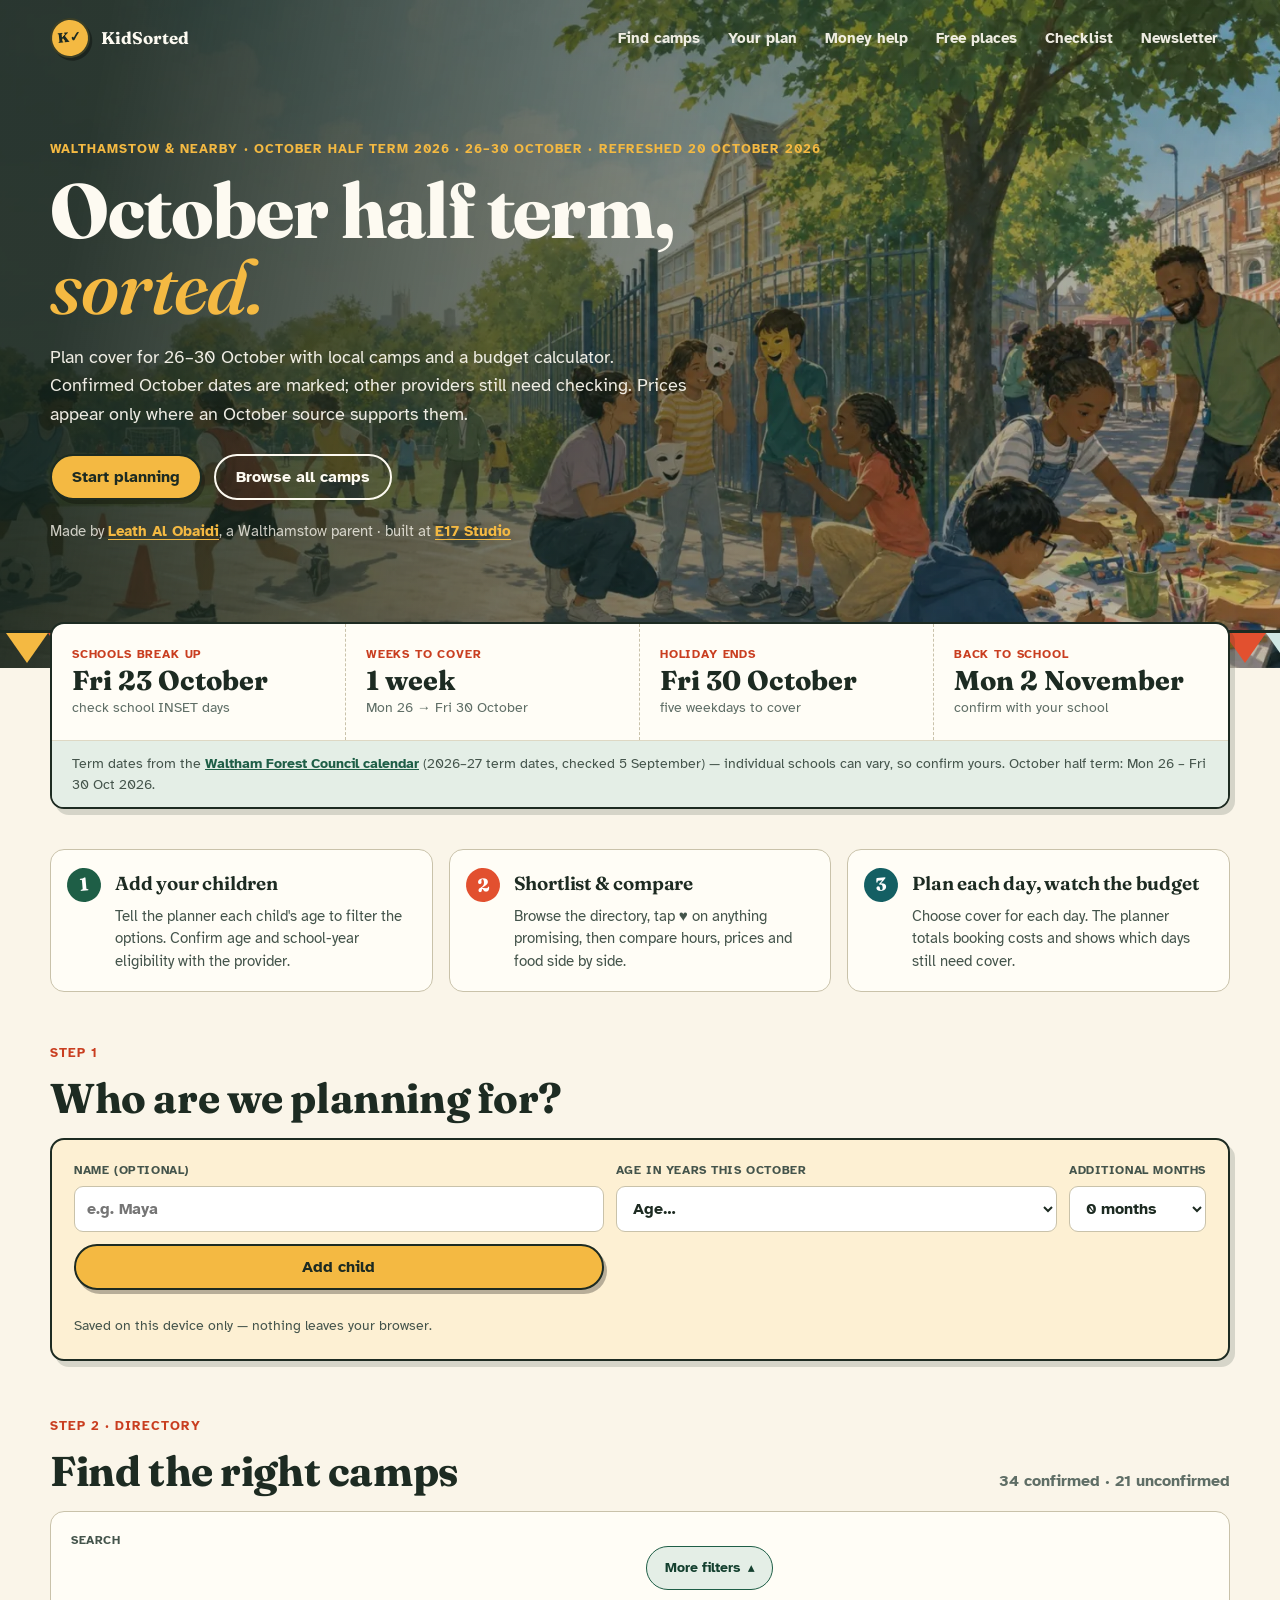
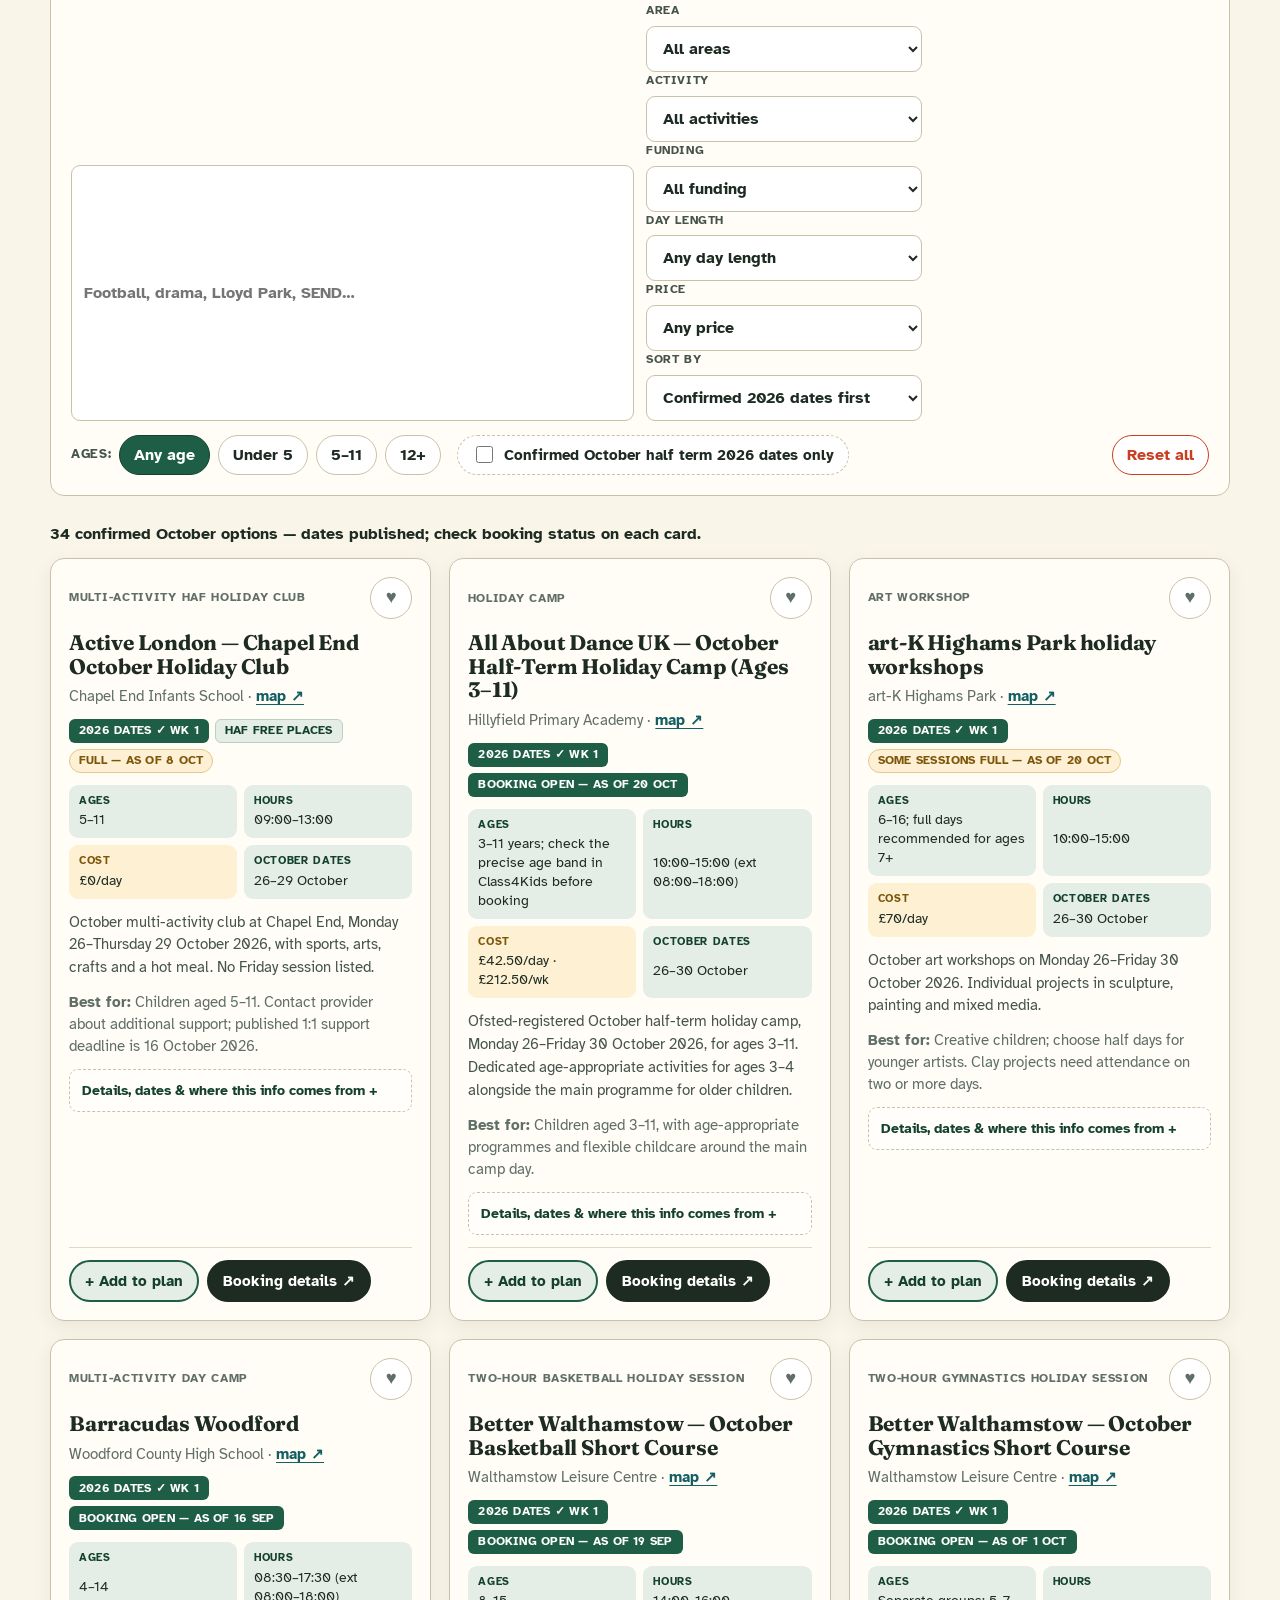
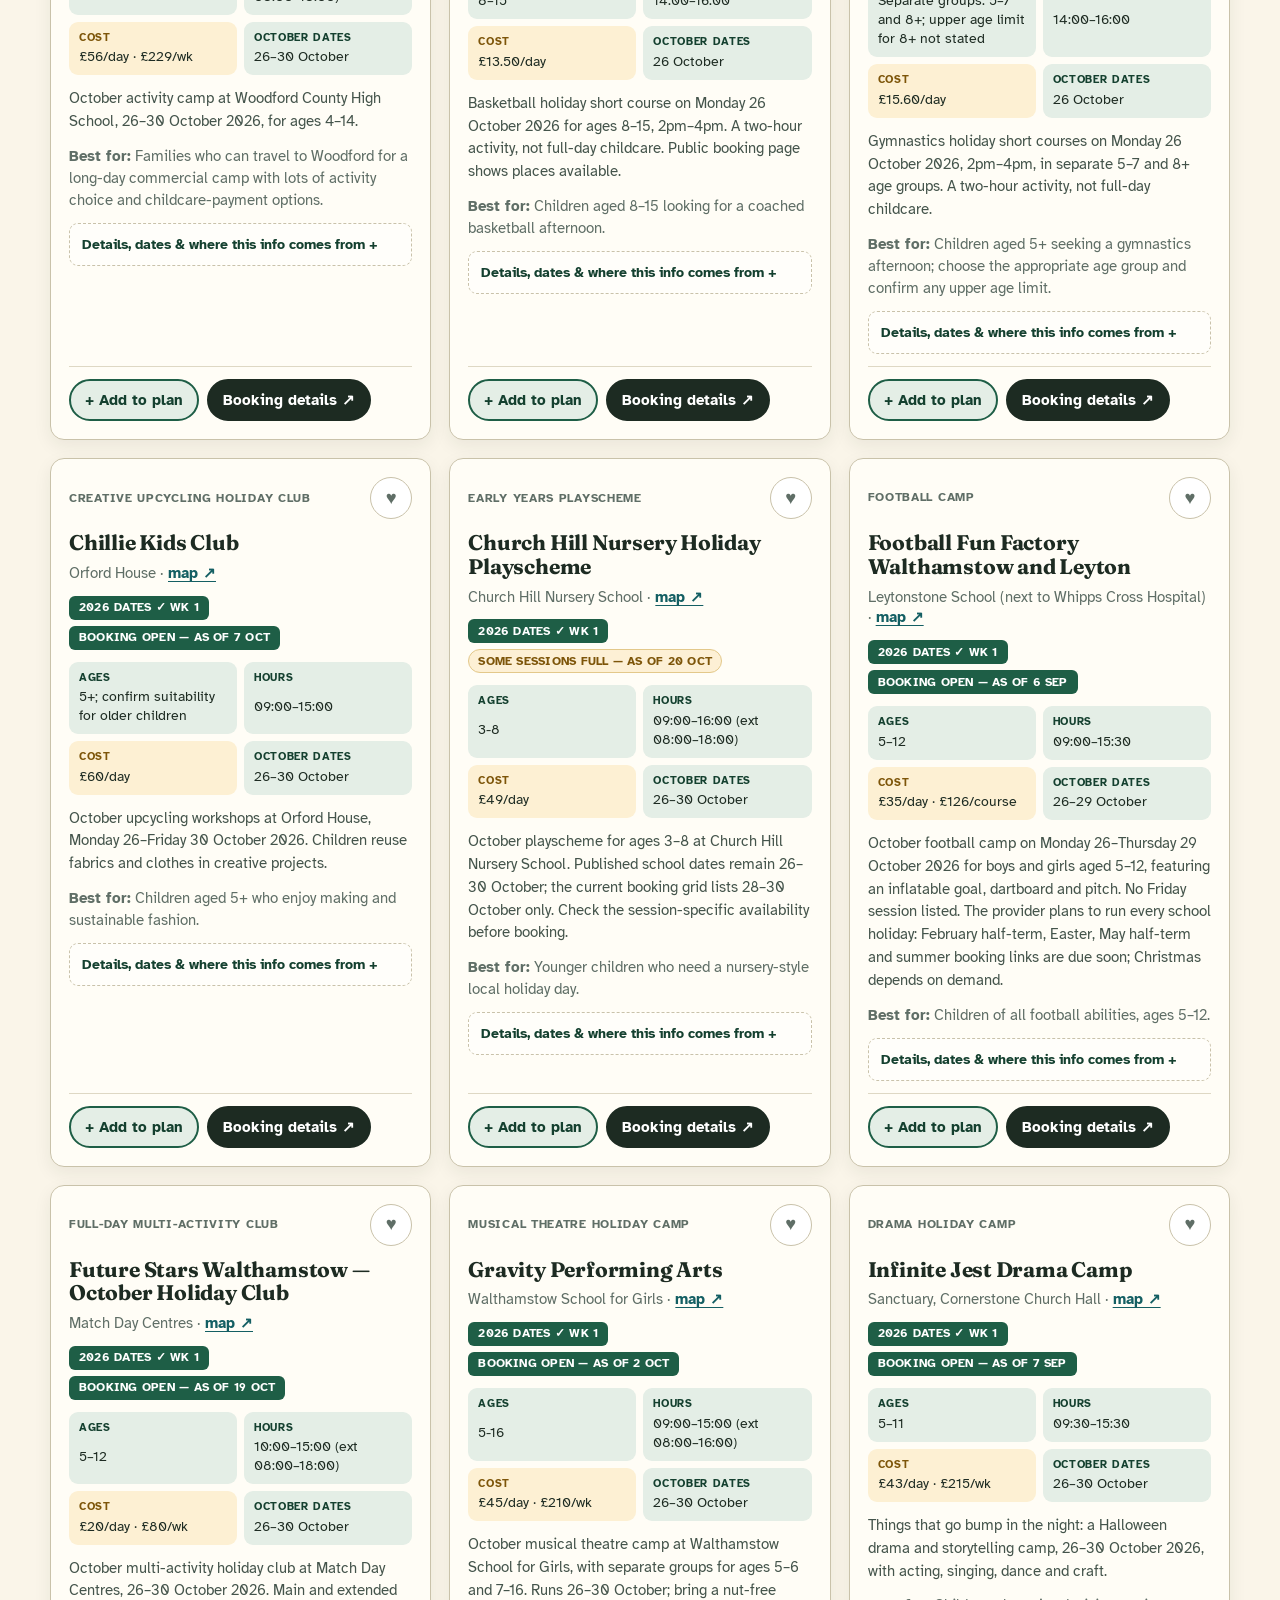
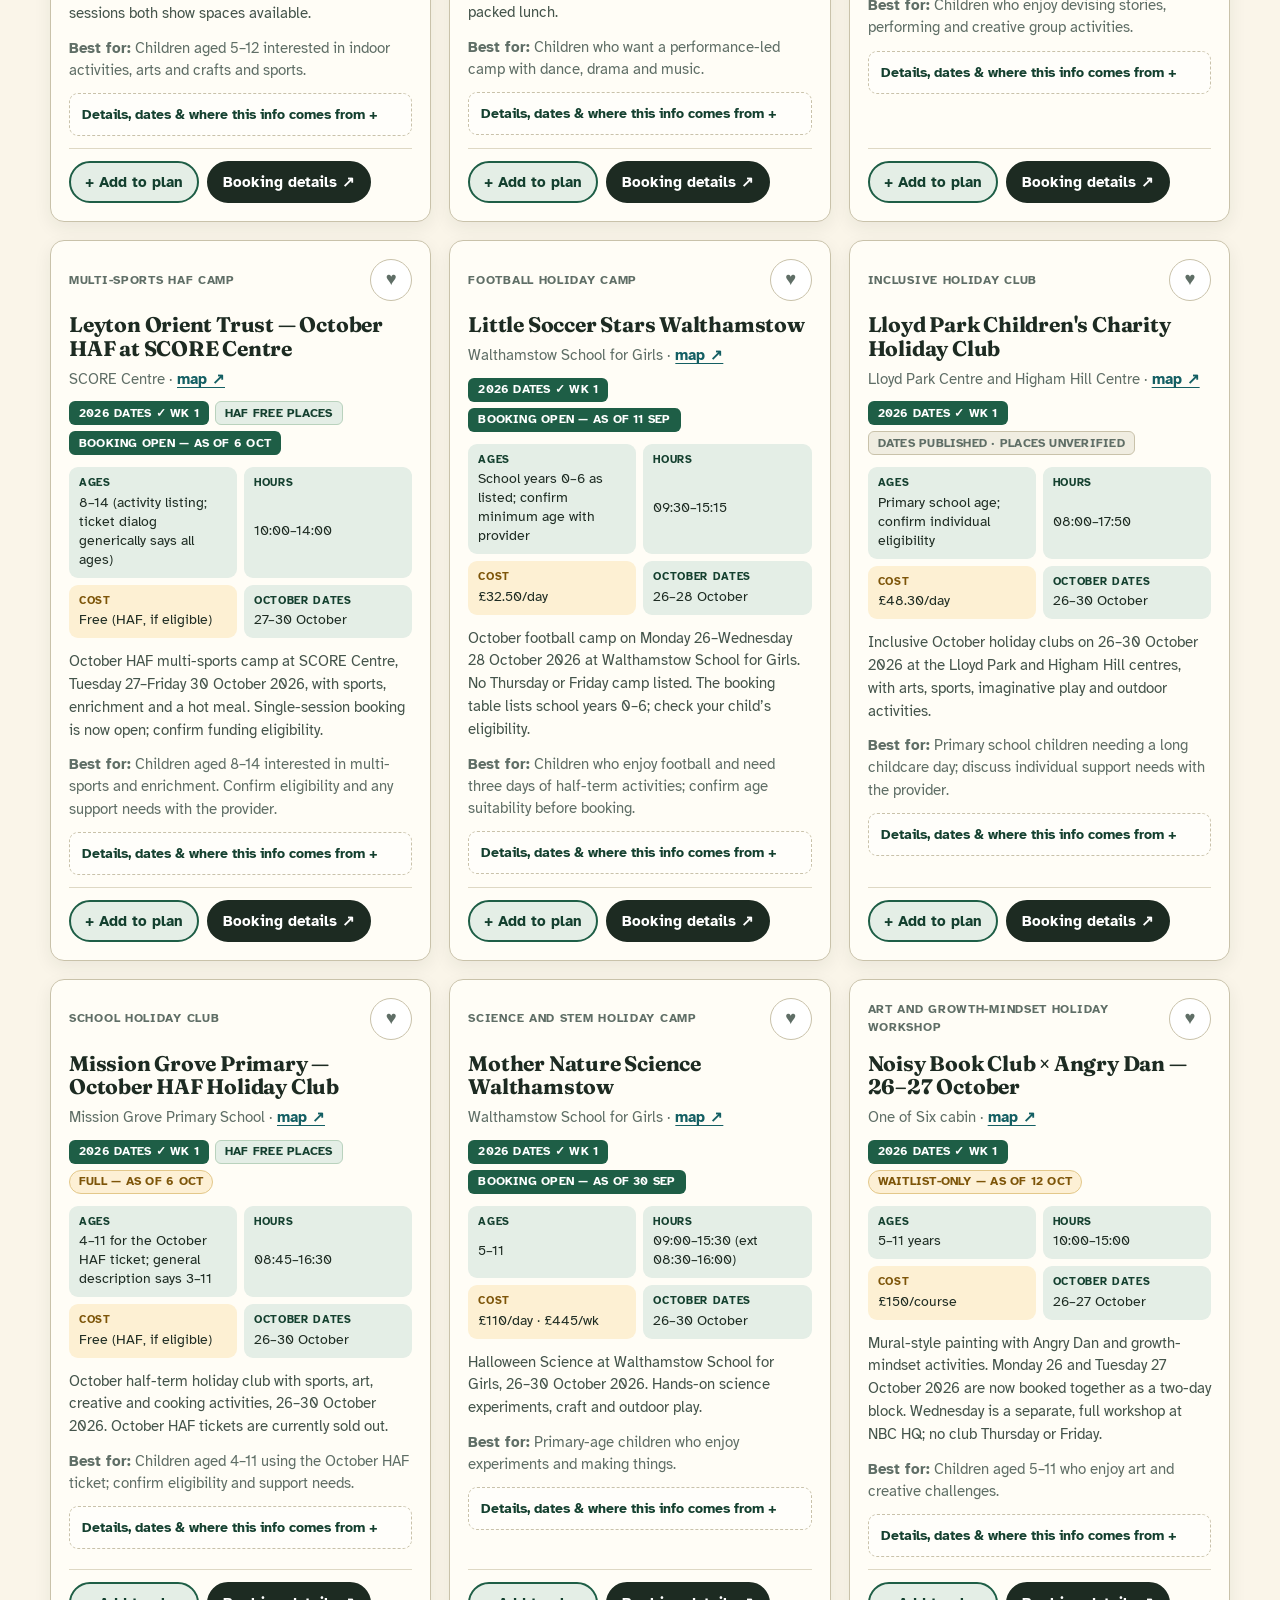
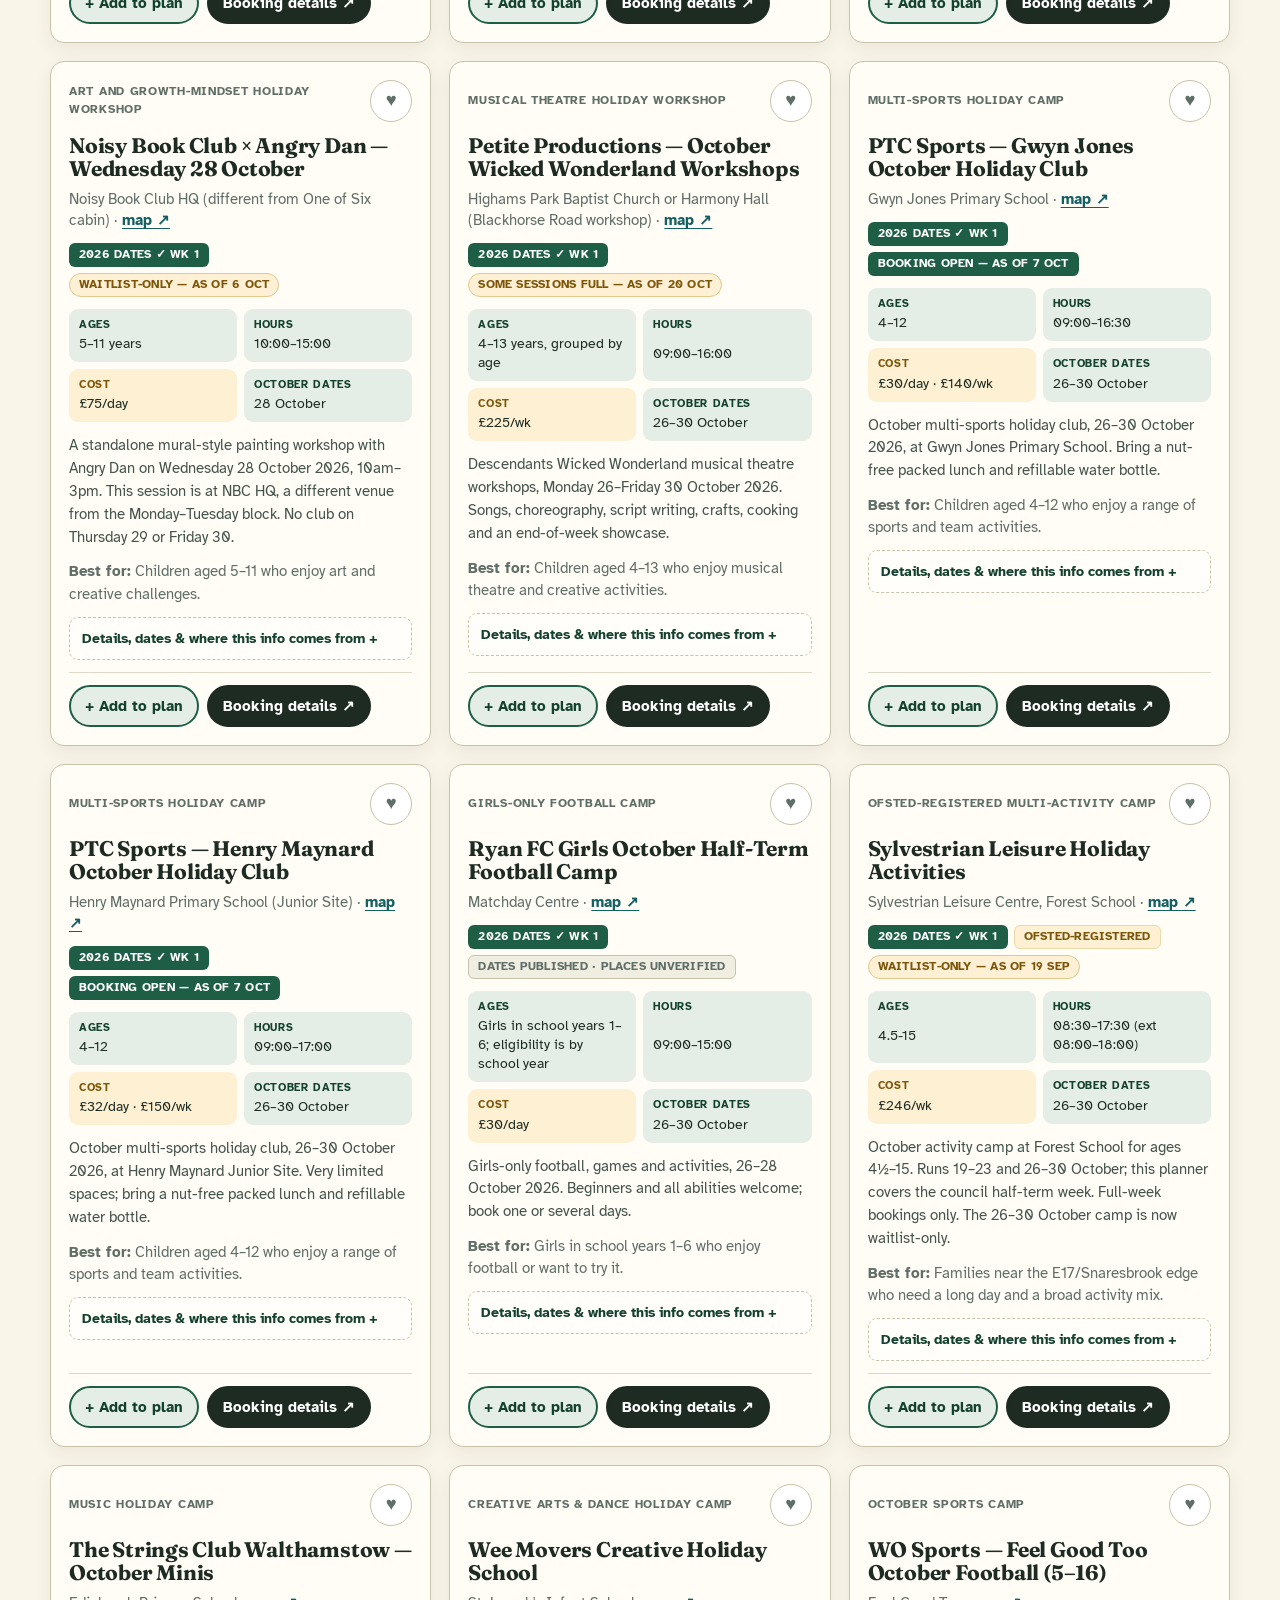
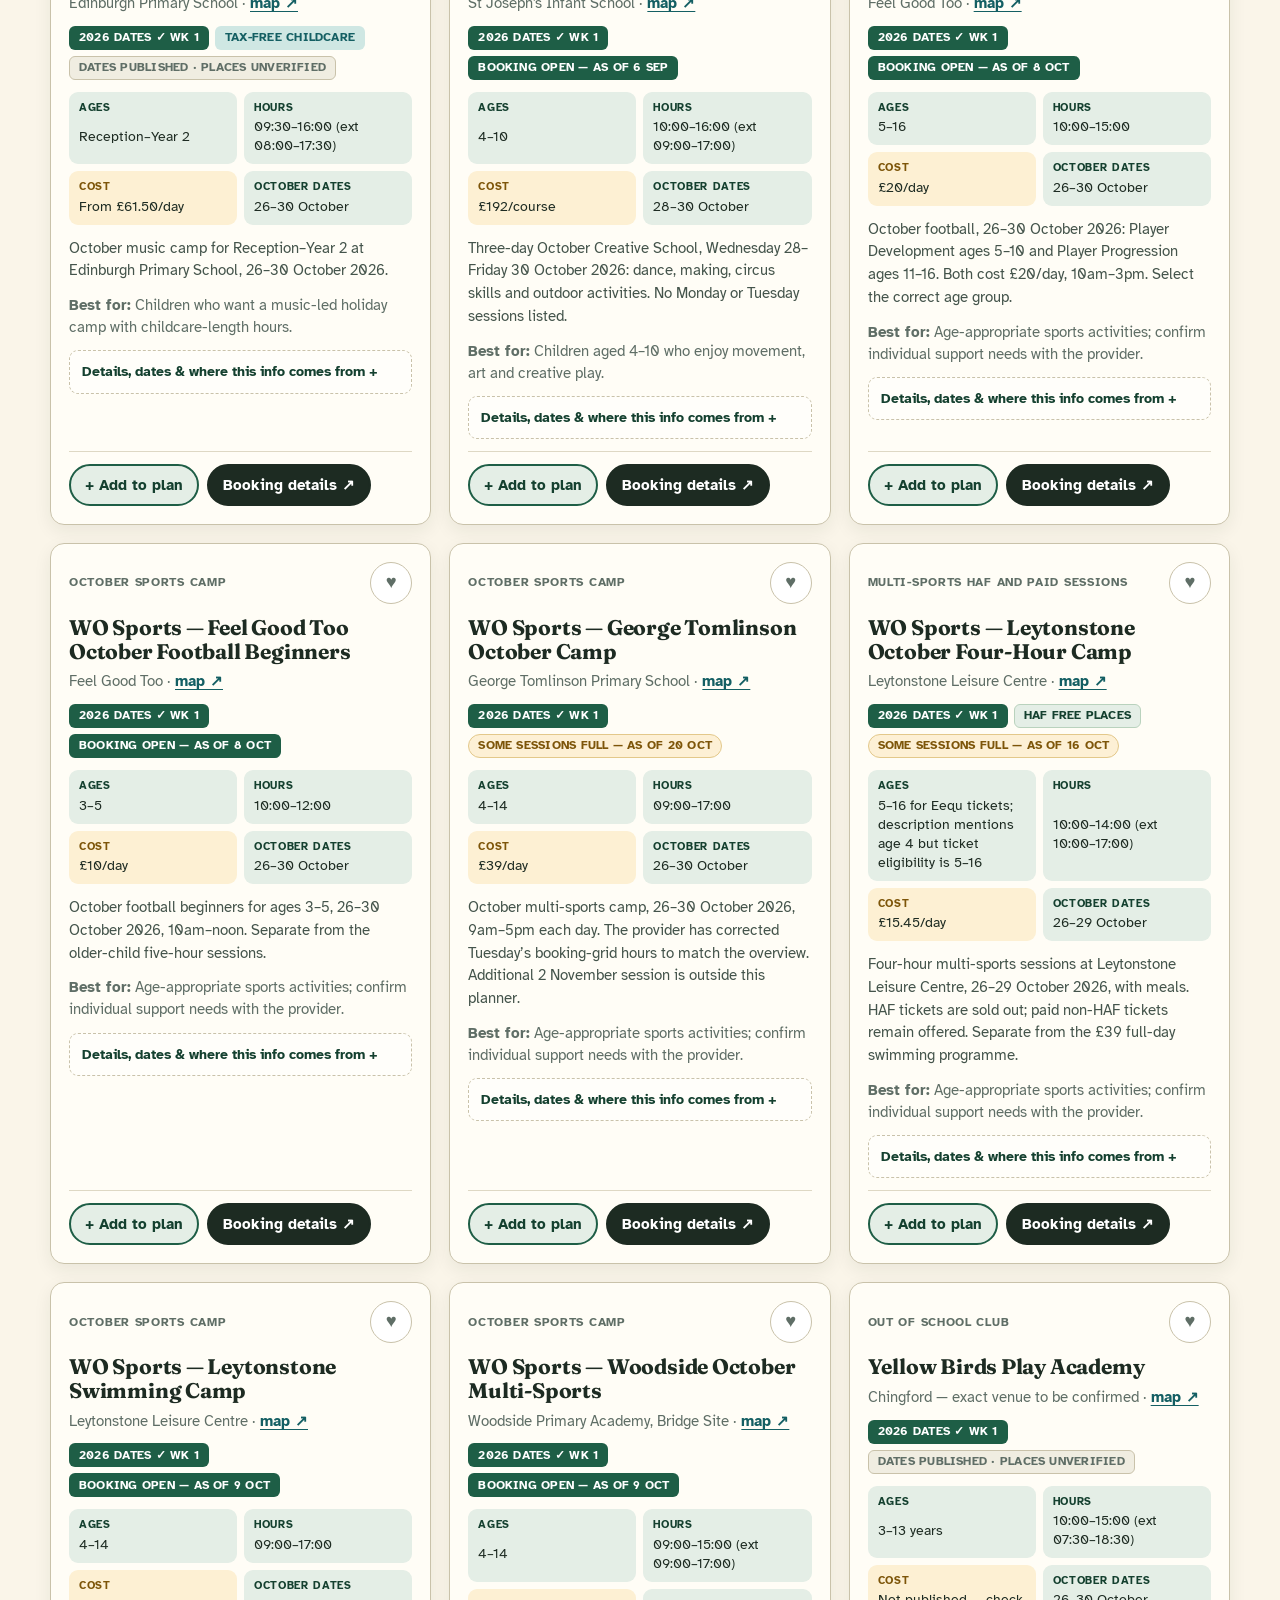
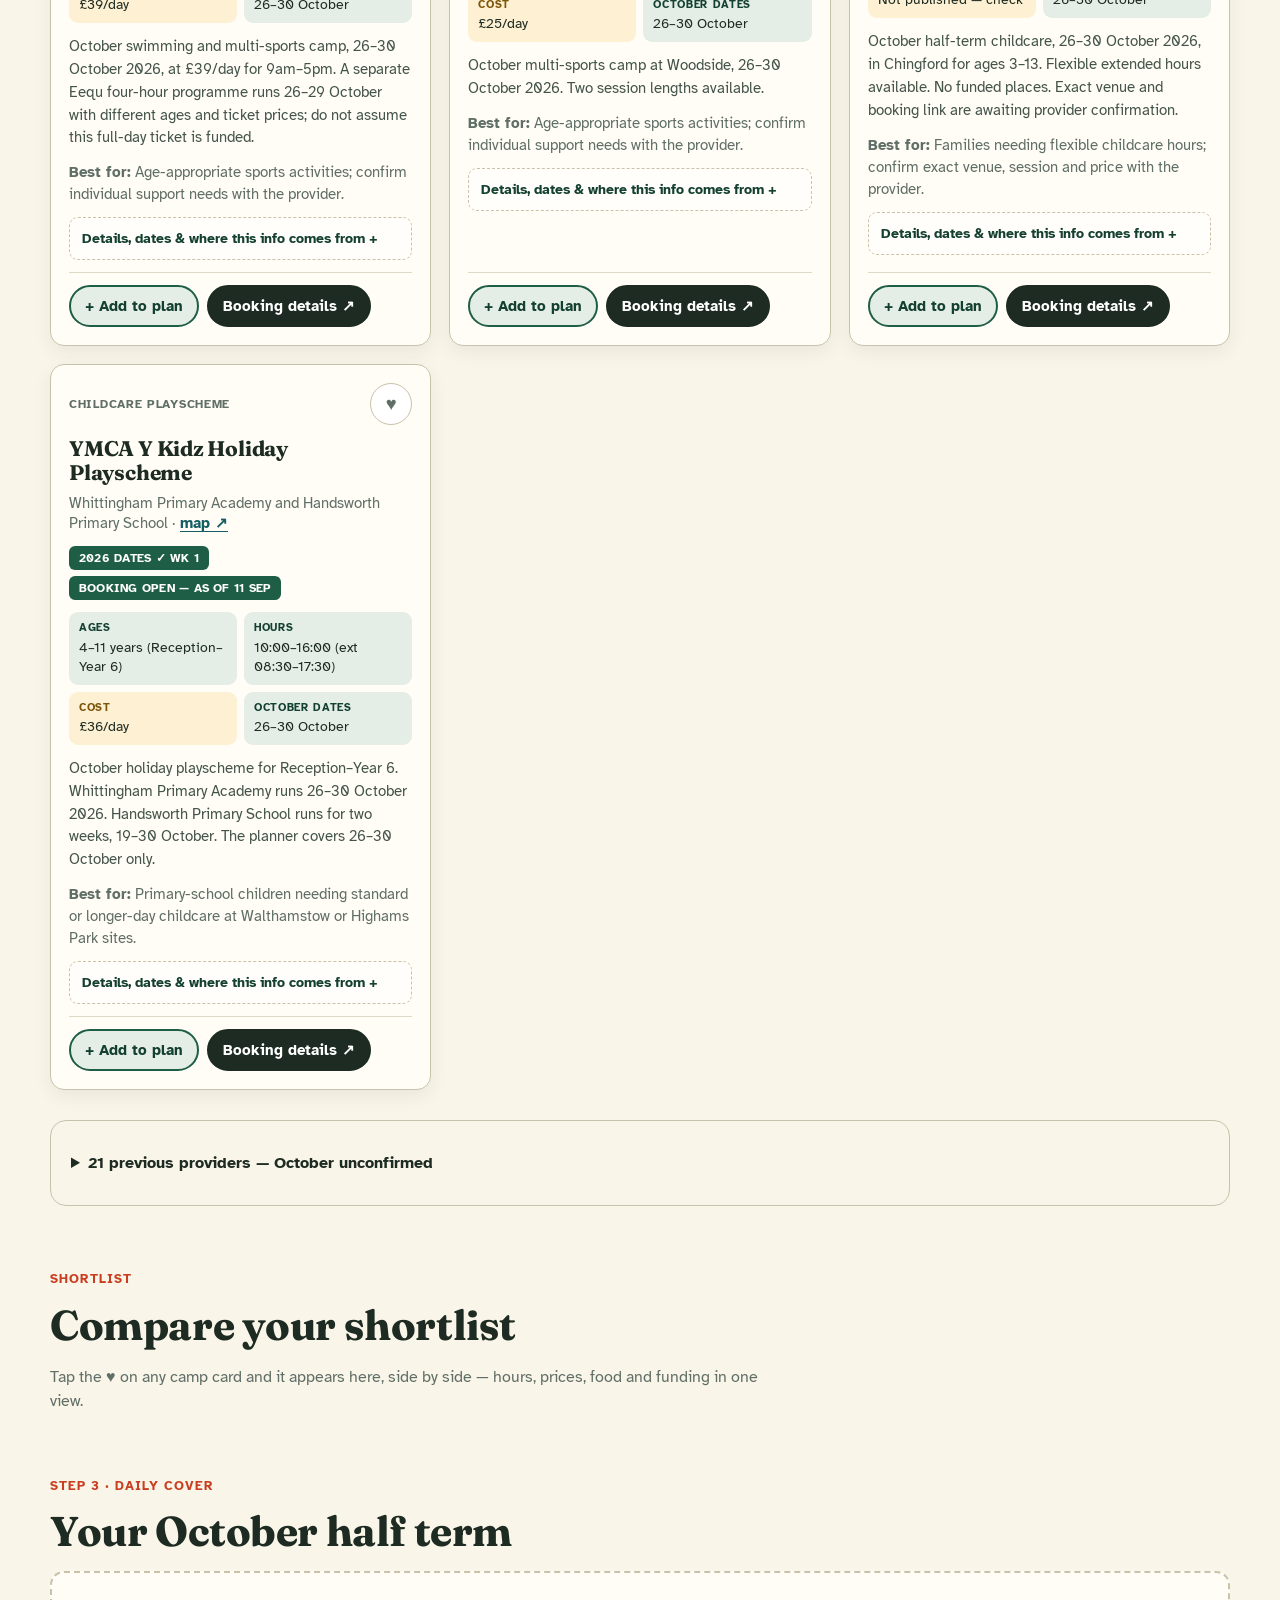
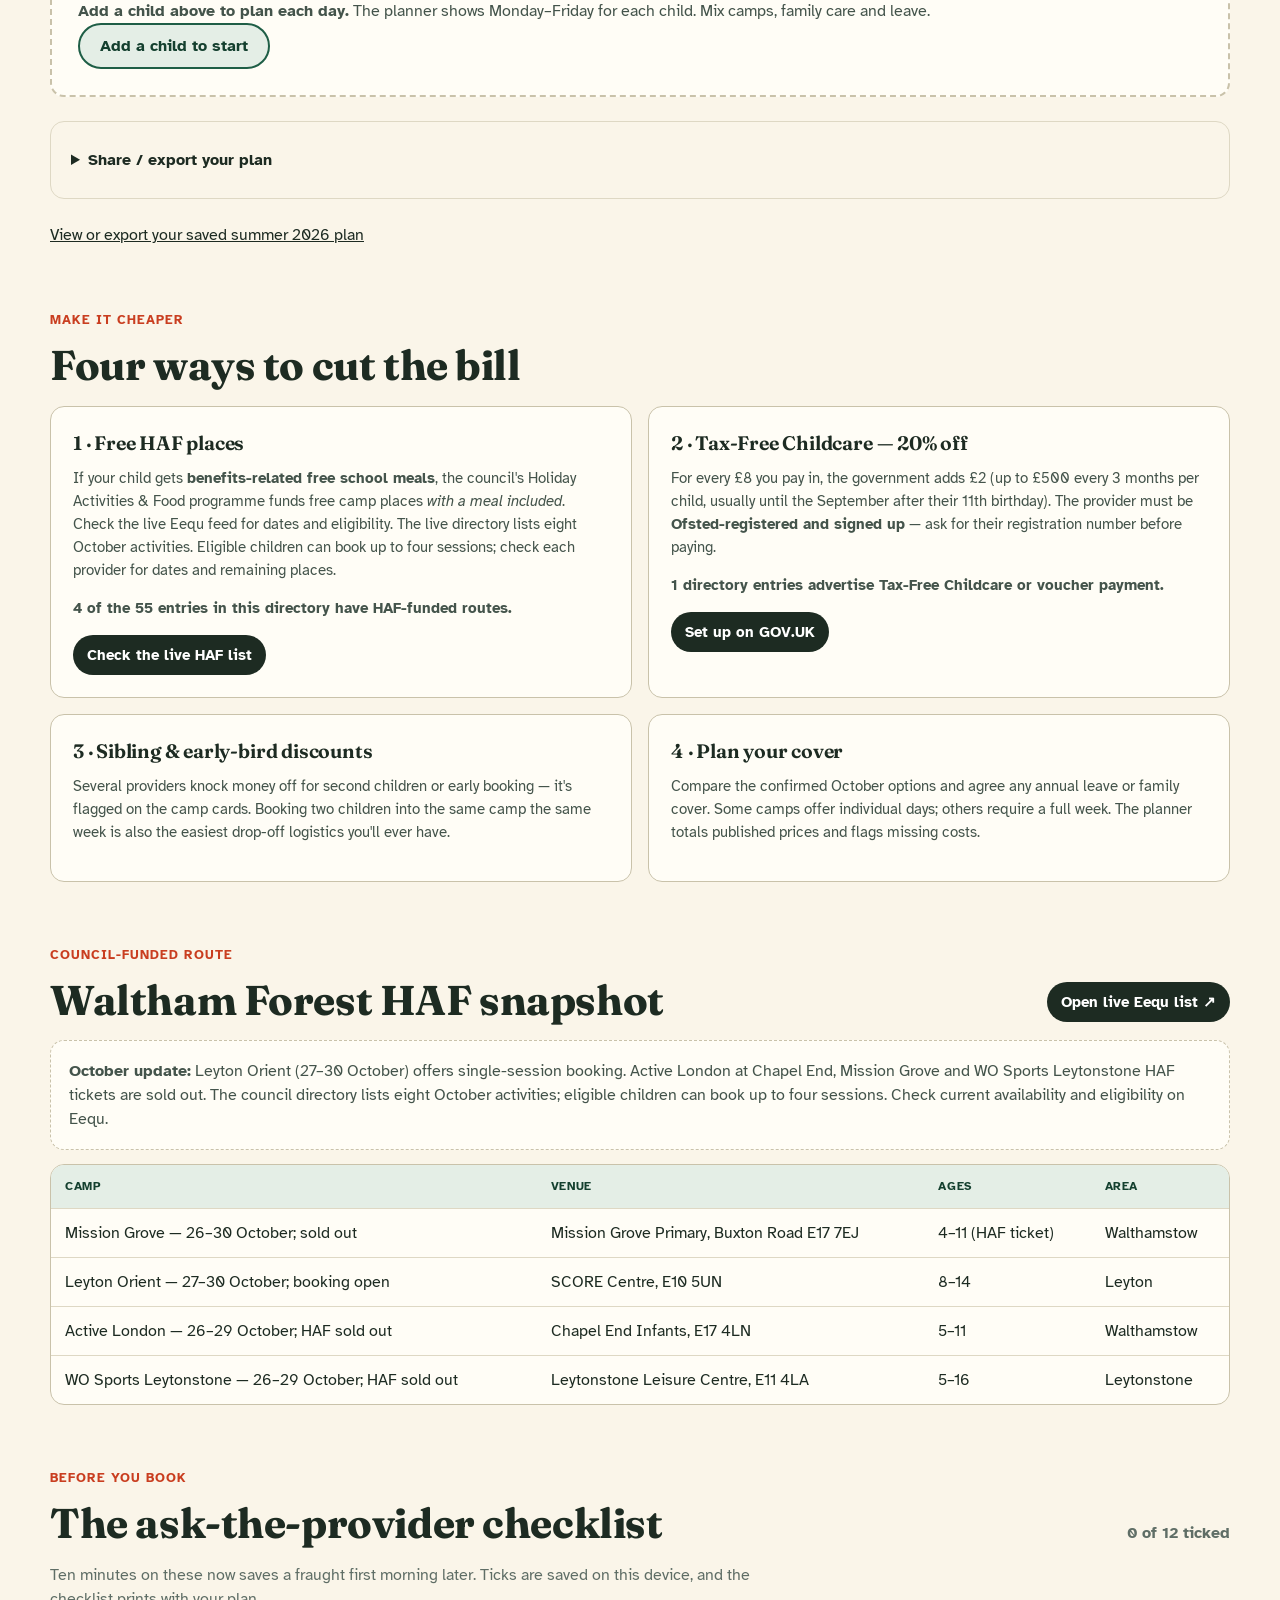
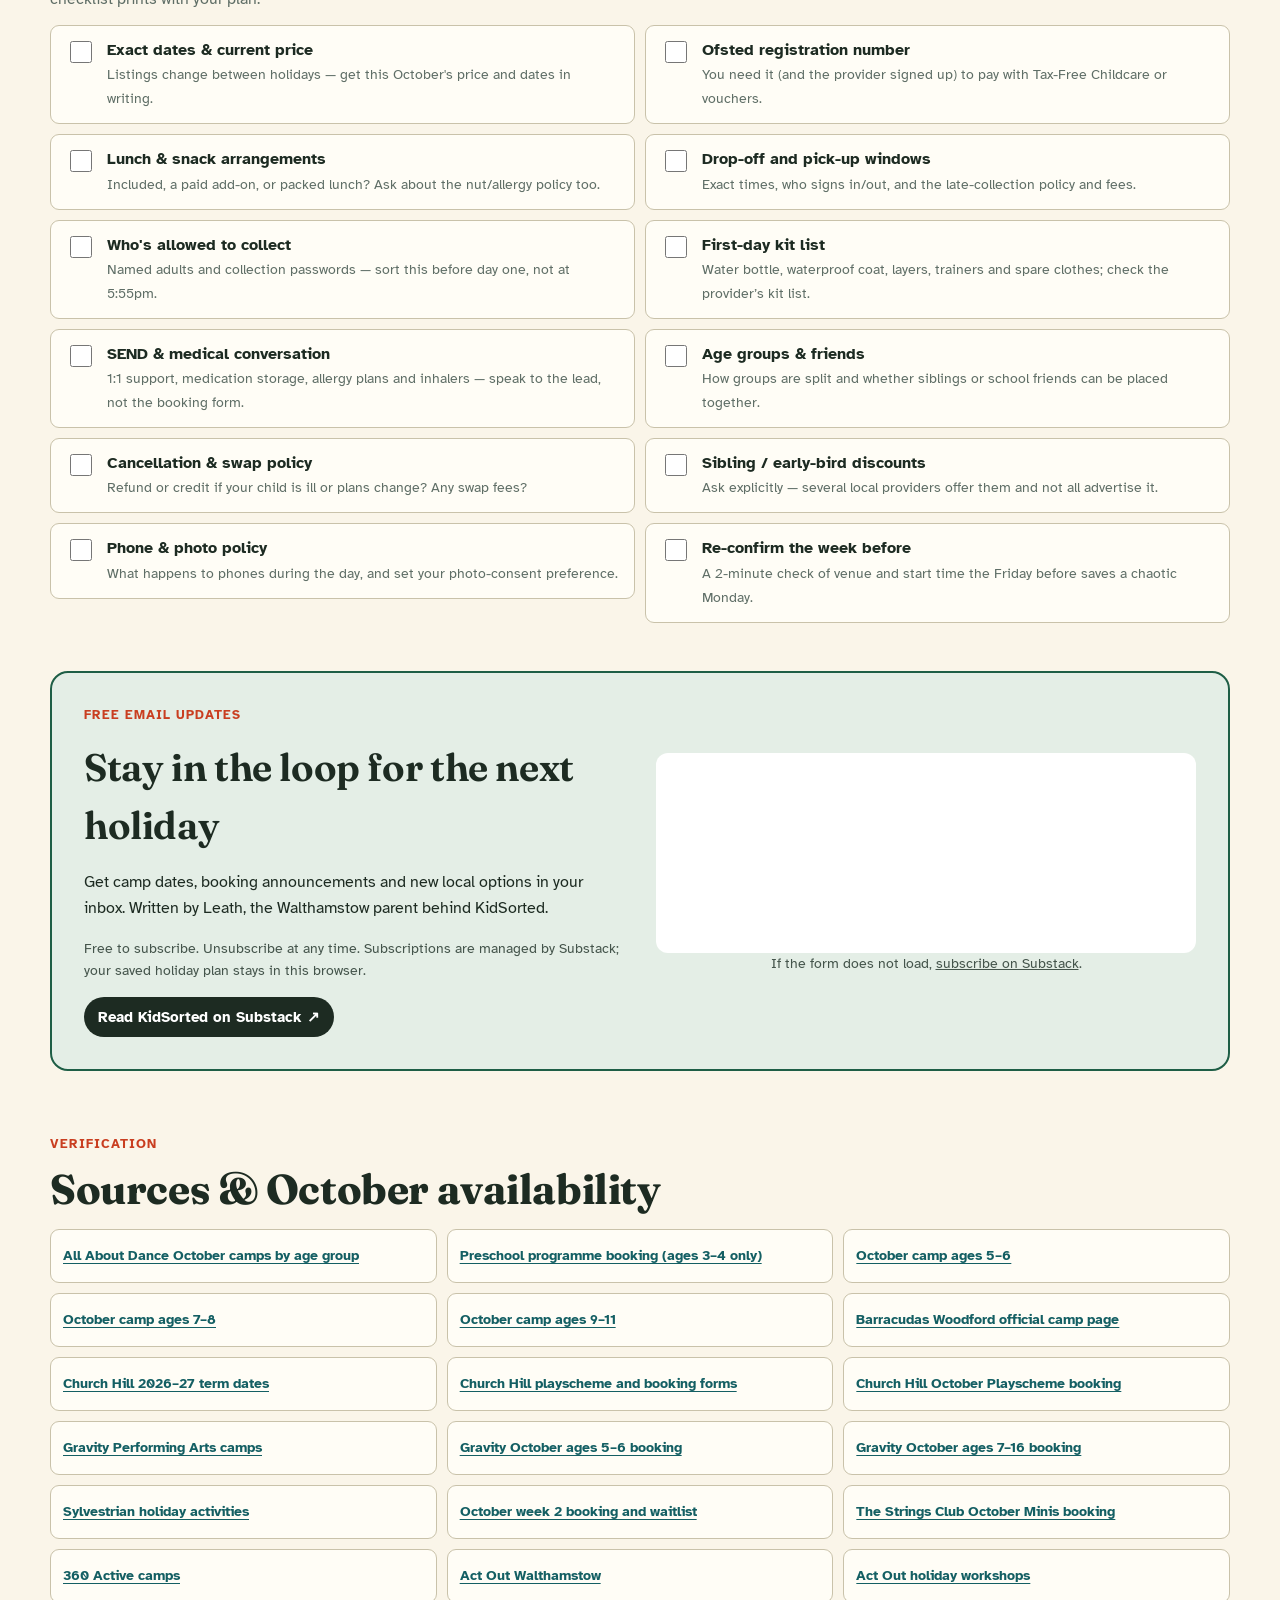
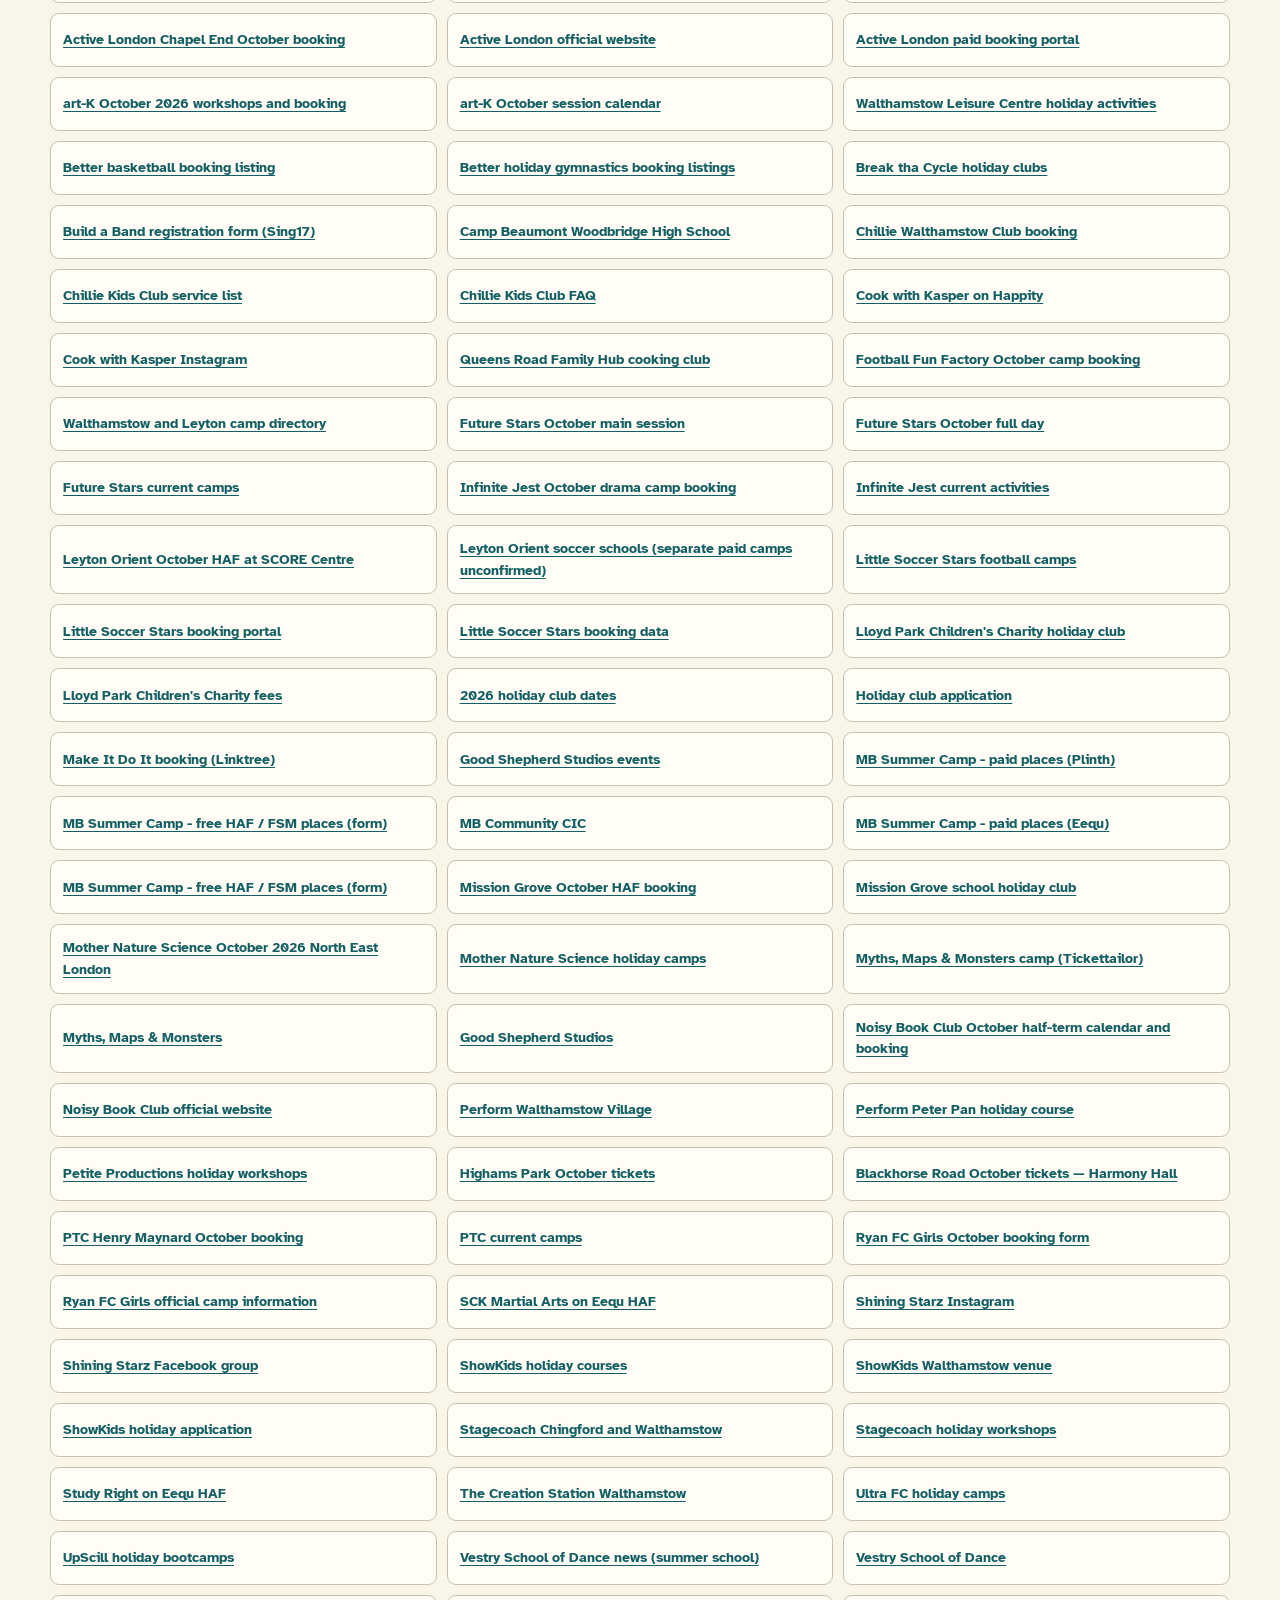
==== index.html @ e1ea9bd8 "Update October camp dates and availability for 20 October" ====
<!doctype html>
<html lang="en">
  <head>
    <meta charset="utf-8" />
    <meta name="viewport" content="width=device-width, initial-scale=1" />
    <title>KidSorted — Holiday Camp Planner · October half term 2026, Walthamstow &amp; nearby</title>
    <meta
      name="description"
      content="Plan your children's October half term 2026 day by day: local holiday camps in and around Walthamstow with confirmed October dates and clearly marked unconfirmed options and a budget calculator."
    />
    <link rel="canonical" href="https://kidsorted.co.uk/" />
    <meta property="og:type" content="website" />
    <meta property="og:title" content="KidSorted — Holiday Camp Planner · October half term 2026, Walthamstow &amp; nearby" />
    <meta property="og:description" content="Local October half-term camps with confirmed dates and clearly marked unconfirmed options — plus a daily planner that adds up the cost as you go." />
    <meta property="og:url" content="https://kidsorted.co.uk/" />
    <meta property="og:image" content="https://kidsorted.co.uk/assets/og-image.jpg" />
    <meta property="og:image:width" content="1200" />
    <meta property="og:image:height" content="630" />
    <meta name="twitter:card" content="summary_large_image" />
    <meta name="twitter:image" content="https://kidsorted.co.uk/assets/og-image.jpg" />
    <link rel="preconnect" href="https://fonts.googleapis.com" />
    <link rel="preconnect" href="https://fonts.gstatic.com" crossorigin />
    <link rel="preload" as="image" type="image/webp" href="assets/e17-holiday-camps-banner-1600.webp" fetchpriority="high" />
    <link
      href="https://fonts.googleapis.com/css2?family=Fraunces:opsz,wght@9..144,400..900&family=Atkinson+Hyperlegible:wght@400;700&display=swap"
      rel="stylesheet"
      media="print"
      onload="this.media='all'"
    />
    <noscript>
      <link
        href="https://fonts.googleapis.com/css2?family=Fraunces:opsz,wght@9..144,400..900&family=Atkinson+Hyperlegible:wght@400;700&display=swap"
        rel="stylesheet"
      />
    </noscript>
    <link rel="stylesheet" href="assets/styles.css?v=newsletter-20260905" />
  </head>
  <body>
    <a class="skip-link" href="#plan">Skip to your plan</a>

    <header class="site-hero">
      <nav class="topbar" aria-label="Page sections">
        <a class="brand" href="#top" aria-label="KidSorted home">
          <span class="brand-mark" aria-hidden="true">K✓</span>
          <span>KidSorted</span>
        </a>
        <div class="nav-links">
          <a href="#find">Find camps</a>
          <a href="#plan">Your plan</a>
          <a href="#money">Money help</a>
          <a href="#haf">Free places</a>
          <a href="#checklist">Checklist</a>
          <a href="#newsletter">Newsletter</a>
        </div>
      </nav>

      <div class="hero-content" id="top">
        <p class="eyebrow">Walthamstow &amp; nearby · October half term 2026 · 26–30 October · refreshed 20 October 2026</p>
        <h1>October half term, <em>sorted.</em></h1>
        <p class="hero-copy">
          Plan cover for 26–30 October with local camps and a budget calculator.
          Confirmed October dates are marked; other providers still need checking.
          Prices appear only where an October source supports them.
        </p>
        <div class="hero-actions">
          <a class="btn btn-solid" href="#children">Start planning</a>
          <a class="btn btn-ghost" href="#find">Browse all camps</a>
        </div>
        <p class="hero-byline">
          Made by <a href="https://www.linkedin.com/in/leath-al-obaidi/" target="_blank" rel="noreferrer">Leath Al Obaidi</a>, a Walthamstow parent · built at
          <a href="https://e17studio.com/" target="_blank" rel="noreferrer">E17 Studio</a>
        </p>
      </div>
      <div class="bunting" aria-hidden="true"></div>
    </header>

    <main>
      <!-- ───────────────────────── Key dates ───────────────────────── -->
      <section class="dates-band" id="dates" aria-label="Key October half term 2026 dates">
        <div class="date-card">
          <span class="date-label">Schools break up</span>
          <span class="date-value">Fri 23 October</span>
          <span class="date-note">check school INSET days</span>
        </div>
        <div class="date-card">
          <span class="date-label">Weeks to cover</span>
          <span class="date-value">1 week</span>
          <span class="date-note">Mon 26 → Fri 30 October</span>
        </div>
        <div class="date-card">
          <span class="date-label">Holiday ends</span>
          <span class="date-value">Fri 30 October</span>
          <span class="date-note">five weekdays to cover</span>
        </div>
        <div class="date-card">
          <span class="date-label">Back to school</span>
          <span class="date-value">Mon 2 November</span>
          <span class="date-note">confirm with your school</span>
        </div>
        <p class="dates-source">
          Term dates from the
          <a href="https://www.walthamforest.gov.uk/schools-education-and-learning/school-term-and-closure-dates/school-holiday-and-term-dates" target="_blank" rel="noreferrer">Waltham Forest Council calendar</a>
          (2026–27 term dates, checked 5 September) — individual schools can vary, so confirm yours.
          October half term: Mon 26 – Fri 30 Oct 2026.
        </p>
      </section>

      <!-- ───────────────────────── How it works ───────────────────────── -->
      <section class="steps-band" aria-label="How to use this planner">
        <div class="step">
          <span class="step-num">1</span>
          <h3>Add your children</h3>
          <p>Tell the planner each child's age to filter the options. Confirm age and school-year eligibility with the provider.</p>
        </div>
        <div class="step">
          <span class="step-num">2</span>
          <h3>Shortlist &amp; compare</h3>
          <p>Browse the directory, tap ♥ on anything promising, then compare hours, prices and food side by side.</p>
        </div>
        <div class="step">
          <span class="step-num">3</span>
          <h3>Plan each day, watch the budget</h3>
          <p>Choose cover for each day. The planner totals booking costs and shows which days still need cover.</p>
        </div>
      </section>

      <!-- ───────────────────────── Children setup ───────────────────────── -->
      <section class="children-section" id="children" aria-label="Your children">
        <div class="section-heading">
          <div>
            <p class="eyebrow dark">Step 1</p>
            <h2>Who are we planning for?</h2>
          </div>
        </div>
        <div class="children-panel">
          <form id="childForm" class="child-form" autocomplete="off">
            <label class="field child-name-field" for="childName">
              <span>Name (optional)</span>
              <input id="childName" type="text" maxlength="20" placeholder="e.g. Maya" />
            </label>
            <label class="field child-age-field" for="childAge">
              <span>Age in years this October</span>
              <select id="childAge" required>
                <option value="" disabled selected>Age…</option>
              </select>
            </label>
            <label class="field" for="childMonths"><span>Additional months</span><select id="childMonths"><option value="0">0 months</option><option value="1">1 month</option><option value="2">2 months</option><option value="3">3 months</option><option value="4">4 months</option><option value="5">5 months</option><option value="6">6 months</option><option value="7">7 months</option><option value="8">8 months</option><option value="9">9 months</option><option value="10">10 months</option><option value="11">11 months</option></select></label><button class="btn btn-solid" type="submit">Add child</button>
          </form>
          <div class="child-chips" id="childChips" aria-live="polite"></div>
          <p class="children-hint" id="childrenHint">
            Saved on this device only — nothing leaves your browser.
          </p>
        </div>
      </section>

      <!-- ───────────────────────── Directory + filters ───────────────────────── -->
      <section class="directory-section" id="find">
        <div class="section-heading">
          <div>
            <p class="eyebrow dark">Step 2 · Directory</p>
            <h2>Find the right camps</h2>
          </div>
          <p id="resultCount" class="result-count" aria-live="polite"></p>
        </div>

        <div class="filter-band" aria-label="Find camps">
          <div class="filter-grid">
            <label class="field search-field" for="searchInput">
              <span>Search</span>
              <input
                id="searchInput"
                type="search"
                placeholder="Football, drama, Lloyd Park, SEND…"
                autocomplete="off"
              />
            </label>
            <details id="moreFilters" open>
              <summary>More filters</summary>
              <div class="more-filters-body">
            <label class="field" for="areaFilter">
              <span>Area</span>
              <select id="areaFilter"></select>
            </label>
            <label class="field" for="categoryFilter">
              <span>Activity</span>
              <select id="categoryFilter"></select>
            </label>
            <label class="field" for="fundingFilter">
              <span>Funding</span>
              <select id="fundingFilter"></select>
            </label>
            <label class="field" for="dayLengthFilter">
              <span>Day length</span>
              <select id="dayLengthFilter">
                <option value="all">Any day length</option>
                <option value="working">Working-day friendly (drop ~8:30, collect ~17:30+)</option>
                <option value="standard">Standard day (roughly 9–4)</option>
                <option value="short">Short / half day</option>
              </select>
            </label>
            <label class="field" for="priceFilter">
              <span>Price</span>
              <select id="priceFilter">
                <option value="all">Any price</option>
                <option value="free">Free / HAF places</option>
                <option value="under40">Under £40 a day</option>
                <option value="40to60">£40–£60 a day</option>
                <option value="over60">Over £60 a day</option>
                <option value="unpriced">Price not published yet</option>
              </select>
            </label>
            <label class="field" for="sortSelect">
              <span>Sort by</span>
              <select id="sortSelect">
                <option value="az">Name A–Z</option>
                <option value="price">Day price (low → high)</option>
                <option value="hours">Longest day first</option>
                <option value="confirmed" selected>Confirmed 2026 dates first</option>
              </select>
            </label>
              </div>
            </details>
          </div>

          <div class="age-row" aria-label="Age and date filters">
            <span class="age-row-label">Ages:</span>
            <button class="age-chip is-active" type="button" data-age="any">Any age</button>
            <button class="age-chip" type="button" data-age="under5">Under 5</button>
            <button class="age-chip" type="button" data-age="primary">5–11</button>
            <button class="age-chip" type="button" data-age="teen">12+</button>
            <span id="childAgeChips"></span>
            <label class="toggle-chip" for="confirmedOnly">
              <input type="checkbox" id="confirmedOnly" />
              <span>Confirmed October half term 2026 dates only</span>
            </label>
            <button class="reset-button" type="button" id="resetFilters">Reset all</button>
          </div>
        </div>

        <p id="confirmedCount" class="confirmed-count"></p>
        <div class="card-grid" id="providerGrid"><p class="grid-loading">Loading camps…</p></div>
        <details id="unconfirmedProviders" class="unconfirmed-providers"><summary id="unconfirmedCount">Previous providers — October unconfirmed</summary><p>These are previous leads. Dates, prices and eligibility still need checking for this holiday.</p><div id="unconfirmedGrid" class="card-grid"></div></details>
        <p class="empty-state" id="emptyState" hidden>
          No camps match those filters. Try widening the day length or price, or
          clear the “confirmed dates” toggle. October availability is still being published; check provider booking pages for updates.
        </p>
      </section>

      <!-- ───────────────────────── Compare ───────────────────────── -->
      <section class="compare-section" id="compare">
        <div class="section-heading">
          <div>
            <p class="eyebrow dark">Shortlist</p>
            <h2>Compare your shortlist</h2>
          </div>
          <p class="result-count" id="compareCount" aria-live="polite"></p>
        </div>
        <p class="compare-hint" id="compareHint">
          Tap the ♥ on any camp card and it appears here, side by side — hours,
          prices, food and funding in one view.
        </p>
        <div class="table-wrap compare-wrap" id="compareWrap" hidden>
          <table id="compareTable" class="compare-table"></table>
        </div>
      </section>

      <!-- ───────────────────────── Planner ───────────────────────── -->
      <section class="planner-section" id="plan">
        <div class="section-heading">
          <div>
            <p class="eyebrow dark">Step 3 · Daily cover</p>
            <h2>Your October half term</h2>
          </div>

        </div>


        <div class="planner-empty" id="plannerEmpty">
          <p><strong>Add a child above to plan each day.</strong> The planner
          shows Monday–Friday for each child. Mix camps, family care and leave.</p>
        </div>

        <div class="budget-band" id="budgetBand" hidden>
          <div class="budget-cards" id="budgetCards"></div>
          <div class="budget-notes" id="budgetNotes" aria-live="polite"></div>
        </div>
        <div class="planner-wrap daily-planner" id="plannerWrap" hidden>
          <div id="plannerTable"></div>
        </div>


        <details class="export-menu"><summary>Share / export your plan</summary>
          <p>The blank planner link contains no names. Your private plan link includes names and camp dates: share it only with someone you trust.</p>
          <div class="planner-actions">
            <button class="btn btn-add" type="button" id="tellParents"
              title="Copies the plain planner link — no names, no plan. Safe to post in a group.">Share blank planner</button>
            <a class="btn btn-ghost" id="tellWa" hidden target="_blank" rel="noreferrer">WhatsApp ↗</a>
            <button class="btn btn-ghost" type="button" id="sharePlan"
              title="Copies a private link that contains your children's names and camps — only for a partner, never a group">Share my plan (private)</button>
            <a class="btn btn-ghost" id="waShare" hidden target="_blank" rel="noreferrer">WhatsApp ↗</a>
            <button class="btn btn-ghost" type="button" id="calendarPlan"
              title="Downloads an .ics file that opens in Apple Calendar and Outlook, and imports into Google Calendar">Add to calendar</button>
            <button class="btn btn-ghost" type="button" id="copyPlan">Copy summary</button>
            <button class="btn btn-ghost" type="button" id="printPlan">Print plan</button>
            <button class="btn btn-danger" type="button" id="clearPlan">Clear plan</button>
          </div>
          <div id="privateShareReview" hidden role="status"><p><strong>This link includes your children’s names and where they will be.</strong> Send it only to a trusted partner or family member.</p><button type="button" class="btn btn-solid" id="confirmPrivateShare">Create private link</button></div>
        </details>
        <p><a href="previous-plans.html">View or export your saved summer 2026 plan</a></p>
        <div id="legacyShareNotice" hidden role="status"><p id="legacyShareText"></p><a id="legacyShareLink" href="previous-plans.html">Open summer plan</a></div>

      </section>

      <!-- ───────────────────────── Money help ───────────────────────── -->
      <section class="money-section" id="money">
        <div class="section-heading">
          <div>
            <p class="eyebrow dark">Make it cheaper</p>
            <h2>Four ways to cut the bill</h2>
          </div>
        </div>
        <div class="money-grid">
          <article class="money-card">
            <h3>1 · Free HAF places</h3>
            <p>
              If your child gets <strong>benefits-related free school meals</strong>,
              the council's Holiday Activities &amp; Food programme funds free
              camp places <em>with a meal included</em>. Check the live Eequ feed for dates and eligibility. The live directory lists eight October activities. Eligible children can book up to four sessions; check each provider for dates and remaining places.
            </p>
            <p class="money-meta" id="hafProviderCount"></p>
            <a class="text-link" href="https://eequ.org/hafwalthamforest" target="_blank" rel="noreferrer">Check the live HAF list</a>
          </article>
          <article class="money-card">
            <h3>2 · Tax-Free Childcare — 20% off</h3>
            <p>
              For every £8 you pay in, the government adds £2 (up to £500 every
              3 months per child, usually until the September after their 11th
              birthday). The provider must be <strong>Ofsted-registered and signed
              up</strong> — ask for their registration number before paying.
            </p>
            <p class="money-meta" id="tfcProviderCount"></p>
            <a class="text-link" href="https://www.gov.uk/tax-free-childcare" target="_blank" rel="noreferrer">Set up on GOV.UK</a>
          </article>
          <article class="money-card">
            <h3>3 · Sibling &amp; early-bird discounts</h3>
            <p>
              Several providers knock money off for second children or early
              booking — it's flagged on the camp cards. Booking two children
              into the same camp the same week is also the easiest drop-off
              logistics you'll ever have.
            </p>
            <p class="money-meta" id="siblingProviderCount"></p>
          </article>
          <article class="money-card">
            <h3>4 · Plan your cover</h3>
            <p>
              Compare the confirmed October options and agree any annual leave or family cover. Some camps offer individual days; others require a full week. The planner totals published prices and flags missing costs.
            </p>
          </article>
        </div>
      </section>

      <!-- ───────────────────────── HAF snapshot ───────────────────────── -->
      <section class="haf-section" id="haf">
        <div class="section-heading">
          <div>
            <p class="eyebrow dark">Council-funded route</p>
            <h2>Waltham Forest HAF snapshot</h2>
          </div>
          <a class="text-link" href="https://eequ.org/hafwalthamforest" target="_blank" rel="noreferrer">
            Open live Eequ list ↗
          </a>
        </div>
        <div class="haf-note">
          <strong>October update:</strong> Leyton Orient (27–30 October) offers single-session booking. Active London at Chapel End, Mission Grove and WO Sports Leytonstone HAF tickets are sold out. The council directory lists eight October activities; eligible children can book up to four sessions. Check current availability and eligibility on Eequ.
        </div>
        <div class="table-wrap">
          <table>
            <thead>
              <tr>
                <th scope="col">Camp</th>
                <th scope="col">Venue</th>
                <th scope="col">Ages</th>
                <th scope="col">Area</th>
              </tr>
            </thead>
            <tbody id="hafTable"></tbody>
          </table>
        </div>
      </section>

      <!-- ───────────────────────── Checklist ───────────────────────── -->
      <section class="checklist-section" id="checklist">
        <div class="section-heading">
          <div>
            <p class="eyebrow dark">Before you book</p>
            <h2>The ask-the-provider checklist</h2>
          </div>
          <p class="result-count" id="checklistCount" aria-live="polite"></p>
        </div>
        <p class="compare-hint">
          Ten minutes on these now saves a fraught first morning later. Ticks are
          saved on this device, and the checklist prints with your plan.
        </p>
        <ul class="checklist" id="checklistList"></ul>
      </section>

      <section class="newsletter-section" id="newsletter" aria-labelledby="newsletterTitle">
        <div class="newsletter-copy">
          <p class="eyebrow dark">Free email updates</p>
          <h2 id="newsletterTitle">Stay in the loop for the next holiday</h2>
          <p>Get camp dates, booking announcements and new local options in your inbox. Written by Leath, the Walthamstow parent behind KidSorted.</p>
          <p class="newsletter-note">Free to subscribe. Unsubscribe at any time. Subscriptions are managed by Substack; your saved holiday plan stays in this browser.</p>
          <a class="text-link" href="https://kidsorted.substack.com" target="_blank" rel="noreferrer">Read KidSorted on Substack ↗</a>
        </div>
        <div class="newsletter-form">
          <iframe src="https://kidsorted.substack.com/embed" width="480" height="200" title="Subscribe to the free KidSorted newsletter" loading="lazy" referrerpolicy="strict-origin-when-cross-origin"></iframe>
          <p>If the form does not load, <a href="https://kidsorted.substack.com/welcome" target="_blank" rel="noreferrer">subscribe on Substack</a>.</p>
        </div>
      </section>

      <!-- ───────────────────────── Sources ───────────────────────── -->
      <section class="sources-section" id="sources">
        <div class="section-heading">
          <div>
            <p class="eyebrow dark">Verification</p>
            <h2>Sources &amp; October availability</h2>
          </div>
        </div>
        <div class="source-grid" id="sourceGrid"></div>
      </section>
    </main>

    <footer class="site-footer">
      <p id="contact">
        <strong>Have a correction or run a local camp?</strong>
        Email <a href="mailto:hello@kidsorted.co.uk">hello@kidsorted.co.uk</a>.
        For listing updates, include your camp dates, ages, venue, times, prices
        and booking link. I'll review your information and update the website.
      </p>
      <p>
        Built as a local parent-facing planning aid. Prices, dates and places
        change fast in camp season — always confirm dates, eligibility,
        Ofsted/registration status, SEND support and prices with the provider
        before booking. October listings were refreshed on 20 October 2026. Daily checks review every provider; each card records its latest check and any unresolved details. Unconfirmed provider details retain their earlier verification dates. Your plan, shortlist and ticks are stored only in
        this browser. Visitor numbers are counted with Cloudflare's cookieless,
        privacy-friendly analytics — no personal data, and nothing about your plan.
      </p>
      <p class="footer-credit">
        Made by <a href="https://www.linkedin.com/in/leath-al-obaidi/" target="_blank" rel="noreferrer"><strong>Leath Al Obaidi</strong></a> — a free tool for local families.
        I build websites at
        <a href="https://e17studio.com/" target="_blank" rel="noreferrer">E17 Studio</a>;
        if you need one, say hello at
        <a href="mailto:hello@e17studio.com">hello@e17studio.com</a>
        or on <a href="https://x.com/pluckup_courage" target="_blank" rel="noreferrer">X</a>.
      </p>
    </footer>

    <!-- ───────────────────────── Shared-plan offer ───────────────────────── -->
    <section class="share-banner" id="shareBanner" hidden aria-live="polite" aria-label="Shared plan offer">
      <p class="share-banner-title">Load this shared plan?</p>
      <p class="share-banner-text" id="shareBannerText"></p>
      <div class="share-banner-actions">
        <button class="btn btn-solid" type="button" id="shareUse">Use this plan</button>
        <button class="btn btn-ghost" type="button" id="shareMerge">Merge with mine</button>
        <button class="btn btn-ghost" type="button" id="shareDismiss">No thanks</button>
      </div>
    </section>

    <!-- ───────────────────────── Camp picker dialog ───────────────────────── -->
    <dialog id="pickerDialog" class="picker-dialog" aria-labelledby="pickerTitle">
      <div class="picker-head">
        <h3 id="pickerTitle">Choose cover</h3>
        <button class="picker-close" type="button" id="pickerClose" aria-label="Close">×</button>
      </div>
      <p class="picker-sub" id="pickerSub"></p>
      <div class="picker-body" id="pickerBody"></div>
    </dialog>

    <script defer src="assets/camps.js?v=daily-20261018"></script>
    <script defer src="assets/planner-data.js?v=daily-20261018"></script>
    <script defer src="assets/app.js?v=daily-20261018"></script>

    <!-- Cloudflare Web Analytics — cookieless, privacy-friendly visit counts -->
    <script defer src="https://static.cloudflareinsights.com/beacon.min.js" data-cf-beacon='{"token": "fa7d8f9b64aa4833b18eecf0ddd1d163"}'></script>
    <!-- End Cloudflare Web Analytics -->
  </body>
</html>
---- assets/styles.css ----
/* ─────────────────────────────────────────────────────────────────────────
   E17 Holiday Camp Planner — "Walthamstow summer fete" design system
   Display: Fraunces · Body: Atkinson Hyperlegible
   ───────────────────────────────────────────────────────────────────────── */

:root {
  --ink: #1d2b22;
  --ink-soft: #44544b;
  --muted: #5f6e66;
  --paper: #faf5e9;
  --panel: #fffdf6;
  --line: #ded8c4;
  --line-strong: #c9c2aa;
  --green: #1e5e46;
  --green-deep: #14402f;
  --green-tint: #e4eee6;
  --tomato: #c93e20;
  --tomato-bright: #e2502f;
  --tomato-tint: #fbe9e2;
  --marigold: #f4b942;
  --marigold-deep: #7d5509; /* darkened for WCAG contrast on tinted backgrounds */
  --marigold-tint: #fdf0d3;
  --sky: #cfe7e3;
  --sky-deep: #145f63;
  --plum: #7c4070;
  --shadow-pop: 5px 6px 0 rgba(29, 43, 34, 0.16);
  --shadow-soft: 0 14px 34px rgba(29, 43, 34, 0.12);
  --radius: 14px;
  --radius-sm: 9px;
  --font-display: "Fraunces", Georgia, serif;
  --font-body: "Atkinson Hyperlegible", "Trebuchet MS", sans-serif;
  --child-1: #1e5e46;
  --child-2: #c93e20;
  --child-3: #145f63;
  --child-4: #7c4070;
  --child-5: #9a6a10;
  --child-6: #2b4a78;
}

* { box-sizing: border-box; }

html { scroll-behavior: smooth; }

body {
  margin: 0;
  color: var(--ink);
  background: var(--paper);
  font-family: var(--font-body);
  font-size: 1.0rem;
  line-height: 1.5;
}

h1, h2, h3, h4 {
  font-family: var(--font-display);
  font-weight: 640;
  letter-spacing: -0.01em;
  margin-top: 0;
}

p { margin-top: 0; }
a { color: inherit; }

.skip-link {
  position: absolute;
  left: -9999px;
  top: 0;
  z-index: 50;
  background: var(--marigold);
  color: var(--ink);
  padding: 10px 16px;
  border-radius: 0 0 var(--radius-sm) 0;
  font-weight: 700;
}
.skip-link:focus { left: 0; }

/* Visually hidden, still read by screen readers (standard clip pattern) */
.sr-only {
  position: absolute;
  width: 1px;
  height: 1px;
  padding: 0;
  margin: -1px;
  overflow: hidden;
  clip: rect(0, 0, 0, 0);
  clip-path: inset(50%);
  white-space: nowrap;
  border: 0;
}

/* ───────────────────────── Hero ───────────────────────── */

.site-hero {
  position: relative;
  min-height: 500px;
  display: grid;
  align-content: space-between;
  background:
    linear-gradient(100deg, rgba(15, 30, 23, 0.88) 8%, rgba(15, 30, 23, 0.55) 46%, rgba(15, 30, 23, 0.18)),
    url("./e17-holiday-camps-banner.jpg") center / cover no-repeat;
  background:
    linear-gradient(100deg, rgba(15, 30, 23, 0.88) 8%, rgba(15, 30, 23, 0.55) 46%, rgba(15, 30, 23, 0.18)),
    image-set(
      url("./e17-holiday-camps-banner-1600.webp") type("image/webp"),
      url("./e17-holiday-camps-banner.jpg") type("image/jpeg")
    ) center / cover no-repeat;
  color: #fdfaf1;
}

@media (max-width: 680px) {
  .site-hero {
    background:
      linear-gradient(100deg, rgba(15, 30, 23, 0.88) 8%, rgba(15, 30, 23, 0.55) 46%, rgba(15, 30, 23, 0.18)),
      image-set(
        url("./e17-holiday-camps-banner-1000.webp") type("image/webp"),
        url("./e17-holiday-camps-banner.jpg") type("image/jpeg")
      ) center / cover no-repeat;
  }
}

.topbar {
  width: min(1180px, calc(100% - 32px));
  margin: 0 auto;
  padding: 18px 0;
  display: flex;
  align-items: center;
  justify-content: space-between;
  gap: 20px;
}

.brand {
  display: flex;
  align-items: center;
  gap: 11px;
  font-family: var(--font-display);
  font-weight: 700;
  font-size: 1.06rem;
  text-decoration: none;
}

.brand-mark {
  display: inline-grid;
  place-items: center;
  width: 40px;
  height: 40px;
  border-radius: 50%;
  background: var(--marigold);
  color: var(--ink);
  font-size: 0.86rem;
  font-weight: 800;
  letter-spacing: 0.02em;
  border: 2px solid rgba(29, 43, 34, 0.85);
  box-shadow: 2px 3px 0 rgba(0, 0, 0, 0.35);
  transform: rotate(-6deg);
}

.nav-links { display: flex; align-items: center; gap: 4px; flex-wrap: wrap; }

.nav-links a {
  min-height: 38px;
  display: inline-flex;
  align-items: center;
  padding: 0 12px;
  border-radius: 999px;
  color: rgba(253, 250, 241, 0.92);
  text-decoration: none;
  font-size: 0.93rem;
  font-weight: 700;
}
.nav-links a:hover,
.nav-links a:focus-visible { background: rgba(253, 250, 241, 0.16); }

.hero-content {
  width: min(1180px, calc(100% - 32px));
  margin: 0 auto;
  padding: 64px 0 88px;
}

.eyebrow {
  margin: 0 0 14px;
  color: var(--marigold);
  font-size: 0.8rem;
  font-weight: 800;
  letter-spacing: 0.08em;
  text-transform: uppercase;
}
.eyebrow.dark { color: var(--tomato); }

h1 {
  max-width: 780px;
  margin-bottom: 18px;
  font-size: clamp(2.6rem, 6vw, 5.4rem);
  font-weight: 780;
  line-height: 0.99;
}
h1 em {
  font-style: italic;
  font-weight: 560;
  color: var(--marigold);
}

.hero-copy {
  max-width: 640px;
  margin-bottom: 26px;
  color: rgba(253, 250, 241, 0.93);
  font-size: 1.14rem;
  line-height: 1.55;
}

.hero-actions { display: flex; gap: 12px; flex-wrap: wrap; }

.hero-byline {
  margin: 20px 0 0;
  color: rgba(253, 250, 241, 0.78);
  font-size: 0.92rem;
}
.hero-byline strong { color: #fdfaf1; font-weight: 700; }
.hero-byline a { color: var(--marigold); font-weight: 700; text-underline-offset: 3px; }

.btn {
  display: inline-flex;
  align-items: center;
  justify-content: center;
  min-height: 46px;
  padding: 0 20px;
  border-radius: 999px;
  border: 2px solid var(--ink);
  font: inherit;
  font-weight: 800;
  text-decoration: none;
  cursor: pointer;
  transition: transform 0.12s ease, box-shadow 0.12s ease;
}
.btn-solid {
  background: var(--marigold);
  color: var(--ink);
  box-shadow: 3px 4px 0 rgba(0, 0, 0, 0.28);
}
.btn-solid:hover { transform: translate(-1px, -2px); box-shadow: 5px 7px 0 rgba(0, 0, 0, 0.28); }
.btn-ghost {
  background: transparent;
  color: inherit;
  border-color: currentColor;
}
.btn-ghost:hover { background: rgba(127, 127, 127, 0.12); }
.btn-danger {
  background: transparent;
  color: var(--tomato);
  border-color: var(--tomato);
}
.btn-danger:hover { background: var(--tomato-tint); }

/* Sublabel line inside share/action buttons */
.btn-sub {
  display: block;
  font-size: 0.72rem;
  font-weight: 400;
  opacity: 0.85;
  line-height: 1.25;
}

/* Generic disabled affordance (JS toggles this on buttons/links) */
.is-disabled {
  opacity: 0.45;
  pointer-events: none;
}

/* Bunting strip along the hero's bottom edge */
.bunting {
  height: 38px;
  background-image: url('data:image/svg+xml,%3Csvg xmlns="http://www.w3.org/2000/svg" width="168" height="38" viewBox="0 0 168 38"%3E%3Cpath d="M0 0h168v3H0z" fill="%231d2b22"/%3E%3Cpath d="M6 3l21 30L48 3z" fill="%23f4b942"/%3E%3Cpath d="M48 3l21 30L90 3z" fill="%23e2502f"/%3E%3Cpath d="M90 3l21 30 21-30z" fill="%23cfe7e3"/%3E%3Cpath d="M132 3l21 30 15-21.4V3z" fill="%231e5e46"/%3E%3C/svg%3E');
  background-repeat: repeat-x;
  background-size: 168px 38px;
}

/* ───────────────────────── Layout ───────────────────────── */

main { width: min(1180px, calc(100% - 32px)); margin: 0 auto; }

section { scroll-margin-top: 24px; }

.section-heading {
  display: flex;
  justify-content: space-between;
  gap: 20px;
  align-items: end;
  margin: 0 0 18px;
  flex-wrap: wrap;
}

.section-heading h2 {
  margin: 0;
  font-size: clamp(1.7rem, 3.4vw, 2.6rem);
  font-weight: 720;
  line-height: 1.04;
}

.result-count { margin: 0; color: var(--muted); font-weight: 700; }

/* ───────────────────────── Key dates band ───────────────────────── */

.dates-band {
  margin: -46px auto 0;
  position: relative;
  z-index: 2;
  display: grid;
  grid-template-columns: repeat(4, 1fr);
  gap: 0;
  overflow: hidden;
  border: 2px solid var(--ink);
  border-radius: var(--radius);
  background: var(--panel);
  box-shadow: var(--shadow-pop);
}

.date-card {
  min-height: 116px;
  padding: 18px 20px;
  display: grid;
  align-content: center;
  gap: 3px;
  border-right: 1px dashed var(--line-strong);
}
.date-card:last-of-type { border-right: 0; }

.date-label {
  color: var(--tomato);
  font-size: 0.74rem;
  font-weight: 800;
  letter-spacing: 0.07em;
  text-transform: uppercase;
}
.date-value {
  font-family: var(--font-display);
  font-size: 1.7rem;
  font-weight: 760;
  line-height: 1.05;
}
.date-note { color: var(--muted); font-size: 0.86rem; }

.dates-source {
  grid-column: 1 / -1;
  margin: 0;
  padding: 12px 20px;
  border-top: 1px solid var(--line);
  background: var(--green-tint);
  color: var(--ink-soft);
  font-size: 0.88rem;
}
.dates-source a { color: var(--green); font-weight: 700; }

/* ───────────────────────── Steps ───────────────────────── */

.steps-band {
  margin: 40px 0 8px;
  display: grid;
  grid-template-columns: repeat(3, 1fr);
  gap: 16px;
}

.step {
  position: relative;
  padding: 20px 20px 18px 64px;
  border: 1.5px solid var(--line-strong);
  border-radius: var(--radius);
  background: var(--panel);
}
.step h3 { margin: 0 0 6px; font-size: 1.18rem; }
.step p { margin: 0; color: var(--ink-soft); font-size: 0.95rem; }

.step-num {
  position: absolute;
  left: 16px;
  top: 18px;
  display: grid;
  place-items: center;
  width: 34px;
  height: 34px;
  border-radius: 50%;
  background: var(--green);
  color: #fff;
  font-family: var(--font-display);
  font-size: 1.15rem;
  font-weight: 760;
  transform: rotate(-5deg);
}
.step:nth-child(2) .step-num { background: var(--tomato-bright); }
.step:nth-child(3) .step-num { background: var(--sky-deep); }

/* ───────────────────────── Children ───────────────────────── */

.children-section { margin-top: 52px; }

.children-panel {
  padding: 22px;
  border: 2px solid var(--ink);
  border-radius: var(--radius);
  background: var(--marigold-tint);
  box-shadow: var(--shadow-pop);
}

.child-form {
  display: grid;
  grid-template-columns: minmax(180px, 1.2fr) minmax(150px, 1fr) auto;
  gap: 12px;
  align-items: end;
}

.child-chips { display: flex; flex-wrap: wrap; gap: 10px; margin-top: 14px; }

.child-chip {
  display: inline-flex;
  align-items: center;
  gap: 9px;
  min-height: 42px;
  padding: 4px 8px 4px 14px;
  border: 2px solid var(--ink);
  border-radius: 999px;
  background: var(--panel);
  font-weight: 700;
  box-shadow: 2px 3px 0 rgba(29, 43, 34, 0.18);
}
.child-dot {
  width: 14px; height: 14px;
  border-radius: 50%;
  flex: none;
}
.child-chip small { color: var(--muted); font-weight: 700; }
.child-remove {
  border: 0;
  background: transparent;
  color: var(--tomato);
  font-size: 1.2rem;
  font-weight: 800;
  cursor: pointer;
  padding: 4px 8px;
  border-radius: 50%;
  line-height: 1;
}
.child-remove:hover { background: var(--tomato-tint); }

.children-hint { margin: 12px 0 0; color: var(--ink-soft); font-size: 0.86rem; }

/* ───────────────────────── Filters ───────────────────────── */

.directory-section { margin-top: 56px; }

.filter-band {
  margin: 4px 0 26px;
  padding: 20px;
  border: 1.5px solid var(--line-strong);
  border-radius: var(--radius);
  background: var(--panel);
}

.filter-grid {
  display: grid;
  grid-template-columns: repeat(4, minmax(150px, 1fr));
  gap: 12px;
}
.search-field { grid-column: span 2; }

/* "More filters" disclosure — summary styled as a tappable pill */
#moreFilters { margin-top: 14px; }
#moreFilters > summary {
  display: inline-flex;
  align-items: center;
  gap: 8px;
  min-height: 44px;
  padding: 0 18px;
  border: 1.5px solid var(--line-strong);
  border-radius: 999px;
  background: #fff;
  color: var(--green-deep);
  font-weight: 800;
  font-size: 0.9rem;
  cursor: pointer;
  list-style: none;
  -webkit-user-select: none;
  user-select: none;
}
#moreFilters > summary::-webkit-details-marker { display: none; }
#moreFilters > summary::after { content: "▾"; font-size: 0.8em; }
#moreFilters > summary:hover { border-color: var(--green); background: var(--green-tint); }
#moreFilters[open] > summary {
  margin-bottom: 12px;
  border-color: var(--green);
  background: var(--green-tint);
}
#moreFilters[open] > summary::after { content: "▴"; }

.field {
  display: grid;
  gap: 6px;
  color: var(--ink-soft);
  font-size: 0.74rem;
  font-weight: 800;
  letter-spacing: 0.05em;
  text-transform: uppercase;
}

input, select, button { font: inherit; }

input[type="text"], input[type="search"], input[type="number"], select {
  width: 100%;
  min-height: 46px;
  border: 1.5px solid var(--line-strong);
  border-radius: var(--radius-sm);
  background: #fff;
  color: var(--ink);
  padding: 0 12px;
  outline: none;
  font-weight: 600;
  letter-spacing: 0;
  text-transform: none;
  /* 16px minimum stops iOS Safari auto-zooming on focus; labels via .field stay small-caps */
  font-size: 1rem;
}

input:focus, select:focus, button:focus-visible, a:focus-visible, .toggle-chip input:focus-visible + span {
  outline: 3px solid rgba(30, 94, 70, 0.4);
  outline-offset: 2px;
}

.age-row {
  margin-top: 14px;
  display: flex;
  flex-wrap: wrap;
  gap: 8px;
  align-items: center;
}
.age-row-label { color: var(--ink-soft); font-size: 0.8rem; font-weight: 800; text-transform: uppercase; letter-spacing: 0.05em; }

.age-chip, .reset-button {
  min-height: 40px;
  border: 1.5px solid var(--line-strong);
  border-radius: 999px;
  padding: 0 14px;
  background: #fff;
  color: var(--ink);
  font-weight: 700;
  cursor: pointer;
}
.age-chip.is-active {
  border-color: var(--green-deep);
  background: var(--green);
  color: #fff;
}
.age-chip.is-child.is-active { background: var(--sky-deep); border-color: var(--sky-deep); }

.toggle-chip {
  display: inline-flex;
  align-items: center;
  gap: 8px;
  min-height: 40px;
  padding: 0 14px;
  border: 1.5px dashed var(--line-strong);
  border-radius: 999px;
  background: #fff;
  font-weight: 700;
  font-size: 0.92rem;
  cursor: pointer;
}
.toggle-chip input { width: 17px; height: 17px; accent-color: var(--green); cursor: pointer; }

.reset-button { margin-left: auto; border-color: var(--tomato); color: var(--tomato); }
.reset-button:hover { background: var(--tomato-tint); }

/* ───────────────────────── Camp cards ───────────────────────── */

.card-grid {
  display: grid;
  grid-template-columns: repeat(3, minmax(0, 1fr));
  gap: 18px;
}

.camp-card {
  display: flex;
  flex-direction: column;
  gap: 12px;
  padding: 18px;
  border: 1.5px solid var(--line-strong);
  border-radius: var(--radius);
  background: var(--panel);
  box-shadow: 0 6px 18px rgba(29, 43, 34, 0.07);
  animation: card-in 0.45s ease both;
  /* cap the stagger so long lists don't sit invisible for seconds */
  animation-delay: calc(min(var(--i, 0), 8) * 45ms);
}
@keyframes card-in {
  from { opacity: 0; transform: translateY(10px); }
  to { opacity: 1; transform: none; }
}
.no-anim .camp-card { animation: none; }

.camp-card.is-shortlisted { border-color: var(--tomato); box-shadow: 4px 5px 0 rgba(201, 62, 32, 0.25); }

.card-topline {
  display: flex;
  align-items: center;
  justify-content: space-between;
  gap: 10px;
}
.kind {
  color: var(--muted);
  font-size: 0.73rem;
  font-weight: 800;
  letter-spacing: 0.06em;
  text-transform: uppercase;
}
.heart-btn {
  flex: none;
  width: 42px; height: 42px;
  display: grid; place-items: center;
  border: 1.5px solid var(--line-strong);
  border-radius: 50%;
  background: #fff;
  font-size: 1.15rem;
  cursor: pointer;
  color: var(--muted);
  transition: transform 0.12s ease;
}
.heart-btn:hover { transform: scale(1.08); }
.heart-btn.is-on { color: #fff; background: var(--tomato-bright); border-color: var(--tomato); }

.camp-card h3 { margin: 0; font-size: 1.32rem; font-weight: 700; line-height: 1.12; }

.venue { margin: -4px 0 0; color: var(--muted); line-height: 1.4; font-size: 0.93rem; }
.venue a { color: var(--sky-deep); font-weight: 700; text-underline-offset: 3px; }

.badge-row { display: flex; flex-wrap: wrap; gap: 6px; }

.badge {
  display: inline-flex;
  align-items: center;
  gap: 4px;
  min-height: 24px;
  padding: 2px 9px;
  border-radius: 6px;
  font-size: 0.73rem;
  font-weight: 800;
  letter-spacing: 0.02em;
  text-transform: uppercase;
  border: 1px solid transparent;
}
.badge-haf { background: var(--green-tint); color: var(--green-deep); border-color: #b9d2bd; }
.badge-tfc { background: var(--sky); color: var(--sky-deep); }
.badge-ofsted { background: var(--marigold-tint); color: var(--marigold-deep); border-color: #ecd9a8; }
.badge-sibling { background: var(--tomato-tint); color: #b23317; /* darker tomato for contrast on tint */ }
.badge-send { background: #efe6f3; color: var(--plum); }
.badge-food { background: #f4efe2; color: #6b5b22; }
.badge-confirmed { background: var(--green); color: #fff; }
.badge-tbc { background: #f0ede1; color: var(--muted); border-color: var(--line-strong); }
/* Availability pill — self-sufficient so it works with or without .badge */
.badge-waitlist {
  display: inline-flex;
  align-items: center;
  gap: 4px;
  min-height: 24px;
  padding: 2px 9px;
  border-radius: 999px;
  font-size: 0.73rem;
  font-weight: 800;
  letter-spacing: 0.02em;
  text-transform: uppercase;
  background: #fdf0d5;
  color: #7d5509;
  border: 1px solid #e3c88a;
}

/* Booking-deadline callout (entry.bookBy) */
.deadline-note {
  margin: 0;
  color: #b23317;
  font-size: 0.82rem;
  font-weight: 800;
}

.quick-facts {
  display: grid;
  grid-template-columns: 1fr 1fr;
  gap: 7px;
}
.quick-facts span {
  display: grid;
  gap: 2px;
  padding: 9px 10px;
  border-radius: var(--radius-sm);
  background: var(--green-tint);
  color: var(--ink);
  line-height: 1.32;
  font-size: 0.9rem;
}
.quick-facts strong {
  color: var(--green-deep);
  font-size: 0.68rem;
  font-weight: 800;
  letter-spacing: 0.06em;
  text-transform: uppercase;
}
.quick-facts .fact-price { background: var(--marigold-tint); }
.quick-facts .fact-price strong { color: var(--marigold-deep); }

.summary { margin: 0; color: var(--ink-soft); line-height: 1.5; font-size: 0.95rem; }
.good-for { margin: 0; color: var(--muted); font-size: 0.92rem; }

.card-details {
  border: 1px dashed var(--line-strong);
  border-radius: var(--radius-sm);
  background: #fffefa;
}
.card-details summary {
  cursor: pointer;
  padding: 10px 12px;
  font-weight: 800;
  font-size: 0.88rem;
  color: var(--green-deep);
  list-style: none;
}
.card-details summary::-webkit-details-marker { display: none; }
.card-details summary::after { content: " +"; }
.card-details[open] summary::after { content: " –"; }
.card-details-body { padding: 0 12px 12px; display: grid; gap: 8px; font-size: 0.9rem; color: var(--ink-soft); }
.card-details-body p { margin: 0; }
.card-details-body strong { color: var(--ink); }
.provenance { font-size: 0.84rem; color: var(--muted); border-left: 3px solid var(--marigold); padding-left: 9px; }

.card-actions {
  margin-top: auto;
  padding-top: 12px;
  border-top: 1px solid var(--line);
  display: flex;
  gap: 8px;
  flex-wrap: wrap;
}
.card-actions .btn { min-height: 42px; padding: 0 14px; font-size: 0.92rem; }
.btn-book { background: var(--ink); color: #fff; border-color: var(--ink); box-shadow: none; }
.btn-book:hover { background: var(--green-deep); border-color: var(--green-deep); }
.btn-add { background: var(--green-tint); color: var(--green-deep); border-color: var(--green); box-shadow: none; }
.btn-add:hover { background: var(--green); color: #fff; }

.source-row { display: flex; flex-wrap: wrap; gap: 4px 12px; }
.source-link { color: var(--sky-deep); font-size: 0.82rem; font-weight: 700; text-underline-offset: 3px; }

.empty-state, .haf-note {
  border: 1.5px dashed var(--line-strong);
  border-radius: var(--radius);
  background: var(--panel);
  padding: 18px;
  color: var(--ink-soft);
}

/* ───────────────────────── Compare ───────────────────────── */

.compare-section, .planner-section, .money-section, .haf-section, .checklist-section, .sources-section { margin-top: 64px; }

.compare-hint { color: var(--muted); margin-bottom: 14px; max-width: 720px; }

.table-wrap {
  overflow-x: auto;
  border: 1.5px solid var(--line-strong);
  border-radius: var(--radius);
  background: var(--panel);
}

table { width: 100%; border-collapse: collapse; }
.haf-section table { min-width: 680px; }

th, td {
  padding: 12px 14px;
  border-bottom: 1px solid var(--line);
  text-align: left;
  vertical-align: top;
}
th {
  background: var(--green-tint);
  color: var(--green-deep);
  font-size: 0.78rem;
  letter-spacing: 0.05em;
  text-transform: uppercase;
}
tr:last-child td { border-bottom: 0; }

tr.haf-summer td { background: var(--marigold-tint); }
tr.haf-summer td:first-child::before { content: "☀ "; }

.compare-table { min-width: 700px; }
.compare-table th:first-child {
  position: sticky;
  left: 0;
  background: var(--green-tint);
  z-index: 1;
  min-width: 130px;
}
.compare-table td { font-size: 0.92rem; min-width: 180px; }
.compare-table .compare-name { font-family: var(--font-display); font-size: 1.05rem; font-weight: 700; }
.compare-remove {
  border: 0; background: transparent; color: var(--tomato);
  font-weight: 800; cursor: pointer; font-size: 0.84rem;
  padding: 2px 0; text-decoration: underline; text-underline-offset: 3px;
}

/* ───────────────────────── Planner ───────────────────────── */

.planner-hint { color: var(--muted); max-width: 760px; margin-bottom: 16px; }
/* Works as a <details class="planner-hint"> too — muted, low-key summary line */
details.planner-hint > summary {
  display: inline-flex;
  align-items: center;
  gap: 6px;
  min-height: 40px;
  color: var(--muted);
  font-weight: 700;
  font-size: 0.92rem;
  cursor: pointer;
  list-style: none;
  -webkit-user-select: none;
  user-select: none;
}
details.planner-hint > summary::-webkit-details-marker { display: none; }
details.planner-hint > summary::after { content: "▾"; font-size: 0.8em; }
details.planner-hint[open] > summary::after { content: "▴"; }
details.planner-hint > :not(summary) { margin-top: 4px; }

.planner-actions { display: flex; gap: 8px; flex-wrap: wrap; }
.planner-actions .btn { min-height: 42px; padding: 0 14px; font-size: 0.9rem; border-width: 1.5px; }
.planner-actions .btn-ghost { color: var(--green-deep); }

.planner-empty {
  border: 2px dashed var(--line-strong);
  border-radius: var(--radius);
  padding: 26px;
  background: var(--panel);
  color: var(--ink-soft);
}
.planner-empty p { margin: 0; }

.planner-wrap { box-shadow: var(--shadow-pop); border: 2px solid var(--ink); }

.planner-table { min-width: 640px; }
.planner-table th { background: var(--green); color: #fff; }
.planner-table th .child-dot { display: inline-block; margin-right: 7px; vertical-align: -1px; border: 2px solid #fff; }
.planner-table .week-cell {
  min-width: 150px;
  background: var(--panel);
  border-right: 1px dashed var(--line-strong);
}
.week-name { font-family: var(--font-display); font-weight: 740; font-size: 1.06rem; display: block; }
.week-dates { color: var(--muted); font-size: 0.84rem; display: block; }
.week-flag { display: inline-block; margin-top: 5px; font-size: 0.76rem; color: var(--marigold-deep); background: var(--marigold-tint); border-radius: 6px; padding: 2px 7px; font-weight: 700; }

.plan-cell { padding: 8px; min-width: 170px; }

.assign-btn {
  width: 100%;
  min-height: 64px;
  display: grid;
  gap: 2px;
  align-content: center;
  justify-items: start;
  text-align: left;
  padding: 9px 12px;
  border: 1.5px dashed var(--line-strong);
  border-radius: var(--radius-sm);
  background: #fffefa;
  color: var(--muted);
  font-weight: 700;
  cursor: pointer;
  transition: transform 0.1s ease;
}
.assign-btn:hover { border-color: var(--green); color: var(--green-deep); background: var(--green-tint); }

.assign-btn.is-set {
  border-style: solid;
  border-color: var(--cc, var(--green));
  border-left-width: 6px;
  background: #fff;
  color: var(--ink);
}
.assign-btn.is-set:hover { transform: translateY(-1px); }
.assign-name { font-weight: 800; font-size: 0.95rem; line-height: 1.2; }
.assign-meta { font-size: 0.8rem; color: var(--muted); font-weight: 700; }
.assign-cost { font-size: 0.84rem; color: var(--green-deep); font-weight: 800; }
.assign-cost.is-unknown { color: var(--tomato); }

.booked-toggle {
  width: 100%;
  margin-top: 8px; /* mis-tap guard: clear separation from the assign button */
  min-height: 40px;
  padding: 2px 10px;
  border: 1.5px dashed var(--line-strong);
  border-radius: 999px;
  background: #fff;
  color: var(--muted);
  font-weight: 800;
  font-size: 0.76rem;
  letter-spacing: 0.02em;
  cursor: pointer;
}
.booked-toggle:hover { border-color: var(--green); color: var(--green-deep); background: var(--green-tint); }
.booked-toggle.is-booked {
  border: 1.5px solid var(--green-deep);
  background: var(--green);
  color: #fff;
}

.row-total { font-weight: 800; white-space: nowrap; background: #fffdf2; }

.stub-row td { background: #f6f2e6; }
.stub-note { color: var(--muted); font-size: 0.85rem; }

/* Budget band */
.budget-band { margin-top: 18px; display: grid; gap: 14px; }

.budget-cards { display: grid; grid-template-columns: repeat(auto-fit, minmax(180px, 1fr)); gap: 12px; }

.budget-card {
  padding: 16px 18px;
  border: 2px solid var(--ink);
  border-radius: var(--radius);
  background: var(--panel);
  box-shadow: 3px 4px 0 rgba(29, 43, 34, 0.14);
  display: grid;
  gap: 2px;
}
.budget-card.grand { background: var(--green); color: #fff; border-color: var(--green-deep); }
.budget-card.grand .budget-label { color: #fbd98a; /* lighter marigold for contrast on green */ }
.budget-card.bookings { background: var(--sky); border-color: var(--sky-deep); }
.budget-card.bookings .budget-label { color: var(--sky-deep); }
.budget-label { font-size: 0.72rem; font-weight: 800; letter-spacing: 0.07em; text-transform: uppercase; color: var(--tomato); }
.budget-value { font-family: var(--font-display); font-size: 1.85rem; font-weight: 760; line-height: 1.05; }
.budget-sub { font-size: 0.84rem; color: inherit; opacity: 0.82; }

.budget-notes { display: grid; gap: 8px; }
.budget-note {
  padding: 11px 14px;
  border-radius: var(--radius-sm);
  font-size: 0.92rem;
  border: 1px solid var(--line-strong);
  background: var(--panel);
  color: var(--ink-soft);
}
.budget-note.warn { border-color: #e3b56a; background: var(--marigold-tint); color: #6b5012; }
.budget-note.save { border-color: #b9d2bd; background: var(--green-tint); color: var(--green-deep); }

/* ───────────────────────── Money ───────────────────────── */

.money-grid { display: grid; grid-template-columns: repeat(2, 1fr); gap: 16px; }

.money-card {
  padding: 22px;
  border: 1.5px solid var(--line-strong);
  border-radius: var(--radius);
  background: var(--panel);
}
.money-card h3 { margin: 0 0 8px; font-size: 1.22rem; }
.money-card p { color: var(--ink-soft); font-size: 0.96rem; }
.money-meta { color: var(--green-deep); font-weight: 700; font-size: 0.9rem; }

.text-link {
  display: inline-flex;
  align-items: center;
  min-height: 40px;
  padding: 0 14px;
  border-radius: 999px;
  background: var(--ink);
  color: #fff;
  text-decoration: none;
  font-weight: 800;
  font-size: 0.92rem;
}
.text-link:hover { background: var(--green-deep); }

/* ───────────────────────── HAF ───────────────────────── */

.haf-note { margin-bottom: 14px; }

/* ───────────────────────── Checklist ───────────────────────── */

.checklist {
  list-style: none;
  margin: 0;
  padding: 0;
  display: grid;
  grid-template-columns: 1fr 1fr;
  gap: 10px;
}

.checklist li { display: block; }

.check-item {
  display: flex;
  gap: 12px;
  align-items: flex-start;
  width: 100%;
  padding: 13px 15px;
  border: 1.5px solid var(--line-strong);
  border-radius: var(--radius-sm);
  background: var(--panel);
  cursor: pointer;
}
.check-item input {
  width: 22px; height: 22px;
  margin-top: 2px;
  accent-color: var(--green);
  cursor: pointer;
  flex: none;
}
.check-item strong { display: block; font-size: 0.97rem; }
.check-item span.why { color: var(--muted); font-size: 0.87rem; }
.check-item.is-done { background: var(--green-tint); border-color: #b9d2bd; }
.check-item.is-done strong { text-decoration: line-through; text-decoration-thickness: 1.5px; color: var(--ink-soft); }

/* ───────────────────────── Sources & footer ───────────────────────── */

.source-grid {
  display: grid;
  grid-template-columns: repeat(3, minmax(0, 1fr));
  gap: 10px;
}
.source-grid a {
  min-height: 54px;
  display: flex;
  align-items: center;
  padding: 12px;
  border: 1px solid var(--line-strong);
  border-radius: var(--radius-sm);
  background: var(--panel);
  color: var(--sky-deep);
  font-weight: 700;
  font-size: 0.9rem;
  text-decoration-thickness: 1px;
  text-underline-offset: 3px;
  word-break: break-word;
}

.site-footer {
  width: min(1180px, calc(100% - 32px));
  margin: 56px auto 0;
  padding: 26px 0 46px;
  border-top: 2px solid var(--ink);
  color: var(--muted);
  line-height: 1.55;
  font-size: 0.92rem;
}

.footer-credit { margin: 14px 0 0; font-size: 0.86rem; }
.footer-credit a { color: var(--green); font-weight: 700; text-underline-offset: 3px; }

/* ───────────────────────── Picker dialog ───────────────────────── */

.picker-dialog {
  width: min(660px, calc(100vw - 28px));
  max-height: min(80vh, 720px);
  border: 2px solid var(--ink);
  border-radius: var(--radius);
  background: var(--panel);
  color: var(--ink);
  padding: 0;
  box-shadow: 8px 10px 0 rgba(29, 43, 34, 0.25);
}
.picker-dialog::backdrop { background: rgba(20, 30, 24, 0.55); backdrop-filter: blur(2px); }

.picker-head {
  display: flex;
  align-items: center;
  justify-content: space-between;
  gap: 12px;
  padding: 16px 20px 4px;
}
.picker-head h3 { margin: 0; font-size: 1.35rem; }
.picker-close {
  width: 40px; height: 40px;
  border: 1.5px solid var(--line-strong);
  border-radius: 50%;
  background: #fff;
  font-size: 1.3rem;
  line-height: 1;
  cursor: pointer;
  color: var(--ink-soft);
}
.picker-close:hover { background: var(--tomato-tint); color: var(--tomato); }

.picker-sub { margin: 0; padding: 0 20px 12px; color: var(--muted); font-size: 0.92rem; }

.picker-body { padding: 0 14px 16px; overflow-y: auto; max-height: calc(80vh - 110px); }

.picker-group-title {
  margin: 14px 6px 8px;
  font-size: 0.76rem;
  font-weight: 800;
  letter-spacing: 0.07em;
  text-transform: uppercase;
  color: var(--tomato);
}

.picker-option {
  width: 100%;
  display: grid;
  grid-template-columns: 1fr auto;
  gap: 2px 12px;
  text-align: left;
  padding: 11px 13px;
  margin-bottom: 6px;
  border: 1.5px solid var(--line);
  border-radius: var(--radius-sm);
  background: #fff;
  cursor: pointer;
}
button.picker-option:hover { border-color: var(--green); background: var(--green-tint); }
div.picker-option { cursor: default; }

.po-actions {
  grid-column: 1 / -1;
  display: flex;
  gap: 8px;
  flex-wrap: wrap;
  margin-top: 5px;
}
.btn-mini {
  min-height: 38px;
  padding: 0 13px;
  border: 1.5px solid var(--green);
  border-radius: 999px;
  background: var(--green-tint);
  color: var(--green-deep);
  font-weight: 800;
  font-size: 0.85rem;
  cursor: pointer;
}
.btn-mini:hover { background: var(--green); color: #fff; }
.btn-mini-ghost { border-style: dashed; background: #fff; }
.picker-option .po-name { font-weight: 800; font-size: 0.97rem; }
.picker-option .po-cost { font-weight: 800; color: var(--green-deep); white-space: nowrap; }
.picker-option .po-meta { grid-column: 1 / -1; color: var(--muted); font-size: 0.83rem; }
.picker-option .po-warn { grid-column: 1 / -1; color: var(--marigold-deep); font-size: 0.81rem; font-weight: 700; }
.picker-option.is-custom { border-style: dashed; }
.picker-option.is-current { border-color: var(--green); box-shadow: inset 0 0 0 1.5px var(--green); }

.picker-remove {
  width: 100%;
  margin: 8px 0 2px;
  padding: 11px;
  border: 1.5px solid var(--tomato);
  border-radius: var(--radius-sm);
  background: var(--tomato-tint);
  color: var(--tomato);
  font-weight: 800;
  cursor: pointer;
}

.picker-note { margin: 10px 6px 0; color: var(--muted); font-size: 0.84rem; }

.custom-camp-form {
  display: grid;
  grid-template-columns: 1.4fr 0.8fr 1fr auto;
  gap: 10px;
  align-items: end;
  padding: 2px 6px;
}
.custom-camp-form .btn { min-height: 46px; white-space: nowrap; }

.day-editor, .custom-days {
  display: flex;
  flex-wrap: wrap;
  gap: 6px;
  align-items: center;
  padding: 8px 6px 2px;
}
.day-editor {
  margin: 4px 0 2px;
  border: 1.5px dashed var(--line-strong);
  border-radius: var(--radius-sm);
  background: #fffefa;
  padding: 10px;
}
.day-editor-label {
  font-size: 0.74rem;
  font-weight: 800;
  letter-spacing: 0.05em;
  text-transform: uppercase;
  color: var(--ink-soft);
}
.day-editor.is-inline {
  margin: 0 6px 10px;
  border-style: solid;
  border-color: var(--line);
  padding: 8px 10px;
}
.day-chip {
  min-height: 36px;
  padding: 0 11px;
  border: 1.5px solid var(--line-strong);
  border-radius: 999px;
  background: #fff;
  font-weight: 800;
  font-size: 0.84rem;
  color: var(--muted);
  cursor: pointer;
}
.day-chip.is-on { background: var(--green); border-color: var(--green-deep); color: #fff; }
.day-chip:disabled { opacity: 0.35; cursor: not-allowed; }
/* If day toggles render as checkboxes, keep the touch target comfortable */
.day-editor input[type="checkbox"],
.custom-days input[type="checkbox"] {
  width: 22px;
  height: 22px;
  accent-color: var(--green);
  cursor: pointer;
  flex: none;
}
.day-editor label,
.custom-days label {
  display: inline-flex;
  align-items: center;
  gap: 7px;
  min-height: 40px;
  padding: 4px 8px;
  cursor: pointer;
}
.day-editor-cost { margin-left: auto; font-weight: 800; color: var(--green-deep); font-size: 0.9rem; }

.my-price-row { align-items: end; }
.my-price-field { flex: 1; min-width: 200px; }
.my-price-field input { min-height: 44px; }

@media (max-width: 680px) {
  .custom-camp-form { grid-template-columns: 1fr; }
  .day-editor-cost { margin-left: 0; width: 100%; }
}

/* ───────────────────────── Shared-plan offer banner ───────────────────────── */

.share-banner {
  position: fixed;
  top: 14px;
  left: 50%;
  transform: translateX(-50%);
  width: min(620px, calc(100vw - 24px));
  z-index: 60;
  margin: 0;
  padding: 18px 20px 16px;
  border: 2px solid var(--ink);
  border-radius: var(--radius);
  background: var(--marigold-tint);
  box-shadow: var(--shadow-pop);
}
.share-banner[hidden] { display: none; }
.share-banner-title { margin: 0 0 4px; font-family: var(--font-display); font-size: 1.3rem; font-weight: 740; }
.share-banner-text { margin: 0 0 12px; color: var(--ink-soft); font-size: 0.94rem; }
.share-banner-actions { display: flex; gap: 8px; flex-wrap: wrap; }
.share-banner-actions .btn { min-height: 42px; padding: 0 16px; font-size: 0.92rem; }

/* ───────────────────────── Motion & a11y ───────────────────────── */

@media (prefers-reduced-motion: reduce) {
  html { scroll-behavior: auto; }
  .camp-card { animation: none; }
  .btn, .heart-btn, .assign-btn { transition: none; }
}

/* ───────────────────────── Responsive ───────────────────────── */

@media (max-width: 980px) {
  .dates-band { grid-template-columns: repeat(2, 1fr); }
  .date-card:nth-child(2) { border-right: 0; }
  .date-card { border-bottom: 1px dashed var(--line-strong); }
  .steps-band { grid-template-columns: 1fr; }
  .card-grid { grid-template-columns: repeat(2, minmax(0, 1fr)); }
  .filter-grid { grid-template-columns: 1fr 1fr; }
  .search-field { grid-column: 1 / -1; }
  .source-grid { grid-template-columns: repeat(2, minmax(0, 1fr)); }
  .money-grid { grid-template-columns: 1fr; }
  .checklist { grid-template-columns: 1fr; }
}

@media (max-width: 680px) {
  .site-hero { min-height: 540px; background-position: 60% center; }
  /* Sticky compact header so nav stays reachable on phones */
  .topbar {
    flex-direction: column;
    align-items: flex-start;
    gap: 6px;
    position: sticky;
    top: 0;
    z-index: 40; /* under .skip-link (50) and .share-banner (60) */
    width: 100%;
    margin: 0;
    padding: 8px 16px;
    background: rgba(15, 30, 23, 0.95);
  }
  .nav-links { width: 100%; gap: 2px; }
  .nav-links a { padding: 0 9px; font-size: 0.86rem; min-height: 34px; }
  .hero-content { padding: 36px 0 70px; }
  h1 { font-size: 2.7rem; }
  .dates-band { grid-template-columns: 1fr; margin-top: -30px; }
  .date-card { border-right: 0; min-height: 92px; }
  .card-grid { grid-template-columns: 1fr; }
  .filter-grid { grid-template-columns: 1fr; }
  .child-form { grid-template-columns: 1fr; }
  .source-grid { grid-template-columns: 1fr; }
  .section-heading { align-items: flex-start; flex-direction: column; }
  .reset-button { margin-left: 0; }
  .planner-actions { width: 100%; }
  /* Pin the week column while the planner scrolls sideways
     (same pattern as .compare-table th:first-child above) */
  .planner-table thead th:first-child {
    position: sticky;
    left: 0;
    z-index: 2;
    background: var(--green);
  }
  .planner-table .week-cell {
    position: sticky;
    left: 0;
    z-index: 1;
    background: var(--panel);
  }
}

/* ───────────────────────── Print: the plan pack ───────────────────────── */

@media print {
  @page { margin: 14mm; }
  body { background: #fff; color: #000; font-size: 11pt; }
  .site-hero, .dates-band .date-card:nth-child(3), .steps-band, .children-section,
  .directory-section, .compare-section, .money-section, .haf-section,
  .sources-section, .planner-actions, .planner-hint, .planner-empty,
  .bunting, .hero-actions, .picker-dialog, .share-banner {
    display: none !important;
  }
  .dates-band { margin: 0 0 12px; box-shadow: none; border: 1px solid #000; grid-template-columns: repeat(4, 1fr); }
  .planner-section, .checklist-section { margin-top: 12px; }
  .planner-section::before {
    content: attr(data-print-title);
    font-family: var(--font-display);
    font-size: 16pt;
    font-weight: 700;
    display: block;
    margin-bottom: 8px;
  }
  .planner-wrap, .table-wrap { border: 1px solid #000; box-shadow: none; overflow: visible; }
  .planner-table th { background: #eee !important; color: #000; }
  .assign-btn { border: 1px solid #999; min-height: 0; }
  /* booked state must survive print — plain text, no pill chrome */
  .booked-toggle { border: 0; background: none; width: auto; min-height: 0; padding: 1px 0 0; font-size: 8.5pt; color: #666; }
  .booked-toggle.is-booked { background: none; color: #000; }
  .budget-card { box-shadow: none; border: 1px solid #000; }
  .budget-card.grand { background: #eee; color: #000; }
  .check-item { border: 1px solid #999; }
  .site-footer { border-top: 1px solid #000; }
  a { text-decoration: none; color: #000; }
}

/* Daily planning and truthful hidden states. */
[hidden] { display: none !important; }
.confirmed-count { font-weight: 700; margin: 24px 0 12px; }
.unconfirmed-providers { margin: 30px 0; padding: 20px; border: 1px solid var(--line-strong); border-radius: 16px; }
.unconfirmed-providers summary, .export-menu summary { cursor: pointer; font-weight: 700; min-height: 44px; align-content: center; }
.daily-planner { border: 0; overflow: visible; background: transparent; box-shadow: none; }
.child-plan { margin: 24px 0; padding: 24px; border: 2px solid var(--green); border-radius: 18px; background: var(--panel); }
.child-plan h3 { font-size: 1.7rem; margin: 0 0 18px; }
.child-plan h3 small { font: 1rem 'Atkinson Hyperlegible', sans-serif; color: var(--muted); }
.week-plan h4 { font-size: 1.1rem; margin: 12px 0 8px; }
.school-note { font-size: .9rem; color: var(--ink-soft); margin: 0 0 14px; }
.daily-grid { display: grid; grid-template-columns: repeat(5,minmax(0,1fr)); gap: 10px; }
.daily-card { display: flex; flex-direction: column; text-align: left; gap: 12px; padding: 14px; min-height: 150px; border: 1px solid var(--line-strong); border-radius: 12px; background: white; color: var(--ink); font: inherit; cursor: pointer; overflow-wrap: anywhere; }
.daily-card:hover, .daily-card:focus-visible { outline: 2px solid var(--green); outline-offset: 2px; }
.daily-card.needs-cover { background: var(--marigold-tint); border-style: dashed; }
.daily-card.has-cover { background: var(--green-tint); }
.daily-date { font-weight: 700; font-size: .95rem; }
.daily-status { font-size: .8rem; margin-top: auto; }
.booking-list { margin-top: 16px; }
.booking-row { display: flex; align-items: center; justify-content: space-between; gap: 12px; padding: 14px 0; border-top: 1px solid var(--line); }
.booking-row p { margin: 6px 0 0; }
.booking-actions { display: flex; flex-wrap: wrap; gap: 8px; flex-shrink: 0; }
.booking-actions button { min-height: 44px; }
.is-booked { background: var(--green-tint); }
.budget-band { margin: 12px 0 24px; }
.budget-value { font-size: clamp(1.3rem,2.5vw,2.1rem); overflow-wrap: anywhere; }
.export-menu { margin: 24px 0; padding: 16px 20px; border: 1px solid var(--line); border-radius: 14px; }
.export-menu .planner-actions { justify-content: flex-start; margin: 16px 0; gap: 10px; }
#privateShareReview, #legacyShareNotice { padding: 16px; border: 1px solid var(--marigold-deep); border-radius: 12px; background: var(--marigold-tint); }
.draft-days { display: flex; flex-wrap: wrap; gap: 8px; border: 0; padding: 10px 0; margin: 16px 0; }
.draft-days label { padding: 12px; border: 1px solid var(--line-strong); border-radius: 10px; cursor: pointer; }
.draft-days input { width: 18px; height: 18px; vertical-align: middle; accent-color: var(--green); }
.draft-actions { display: flex; flex-wrap: wrap; gap: 10px; margin: 20px 0; }
.picker-body > .field { margin: 16px 0; }
.picker-option { text-align: left; color: var(--ink); }
.picker-option small { grid-column: 1 / -1; }
.draft-price { font-size: 1.5rem; font-weight: 700; }
.overlap-review { padding: 16px; border: 2px solid var(--tomato); border-radius: 12px; background: var(--tomato-tint); }
.overlap-review button { margin: 8px 8px 0 0; }
#draftError { color: var(--tomato); }
.full-week-note { padding: 12px; background: var(--marigold-tint); border-radius: 10px; }
@media (max-width: 680px) {
  .child-plan { padding: 14px; }
  .daily-grid { grid-template-columns: 1fr; }
  .daily-card { min-height: 102px; gap: 8px; }
  .booking-row { align-items: flex-start; flex-direction: column; }
  .booking-actions { width: 100%; }
  .child-form > .field { min-width: 0; }
  .budget-card { min-width: 0; }
  .export-menu { padding: 12px; }
}
@media print {
  .daily-grid { grid-template-columns: repeat(5,minmax(0,1fr)); }
  .daily-card { min-height: 110px; break-inside: avoid; color: #000; }
  .child-plan, .booking-row { break-inside: avoid; }
  .export-menu, .booking-actions { display: none; }
}

.newsletter-section { display: grid; grid-template-columns: minmax(0,1fr) minmax(0,1fr); align-items: center; gap: 32px; margin-top: 48px; padding: 32px; border: 2px solid var(--green); border-radius: 18px; background: var(--green-tint); }
.newsletter-copy h2 { font-size: clamp(1.8rem,3vw,2.6rem); margin: 8px 0 16px; }
.newsletter-copy p { line-height: 1.6; }
.newsletter-note, .newsletter-form p { font-size: .88rem; color: var(--ink-soft); }
.newsletter-form { min-width: 0; }
.newsletter-form iframe { display: block; width: 100%; max-width: 100%; height: 200px; border: 0; border-radius: 12px; background: white; }
.newsletter-form p { text-align: center; }
@media (max-width: 760px) {
  .newsletter-section { grid-template-columns: 1fr; gap: 16px; padding: 20px 12px; }
  .newsletter-copy { padding: 0 8px; }
}
@media print { .newsletter-section { display: none !important; } }
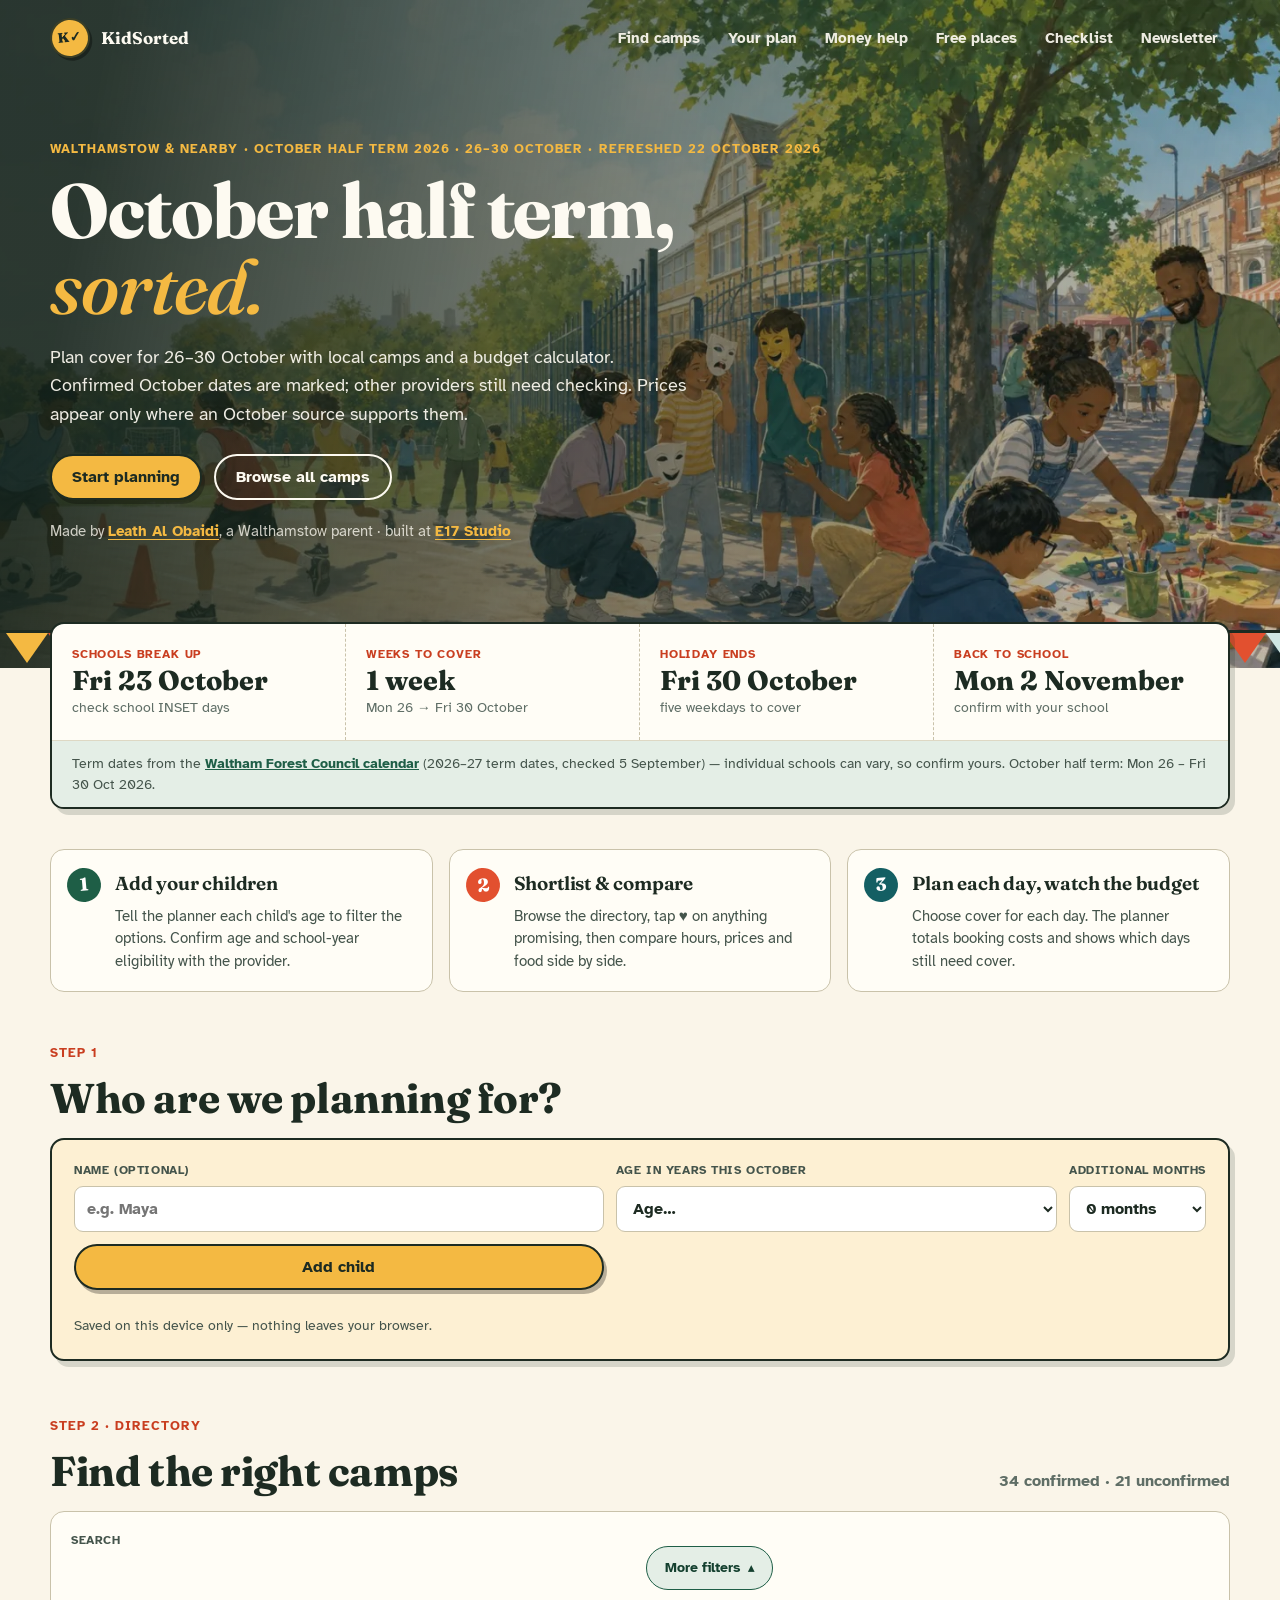
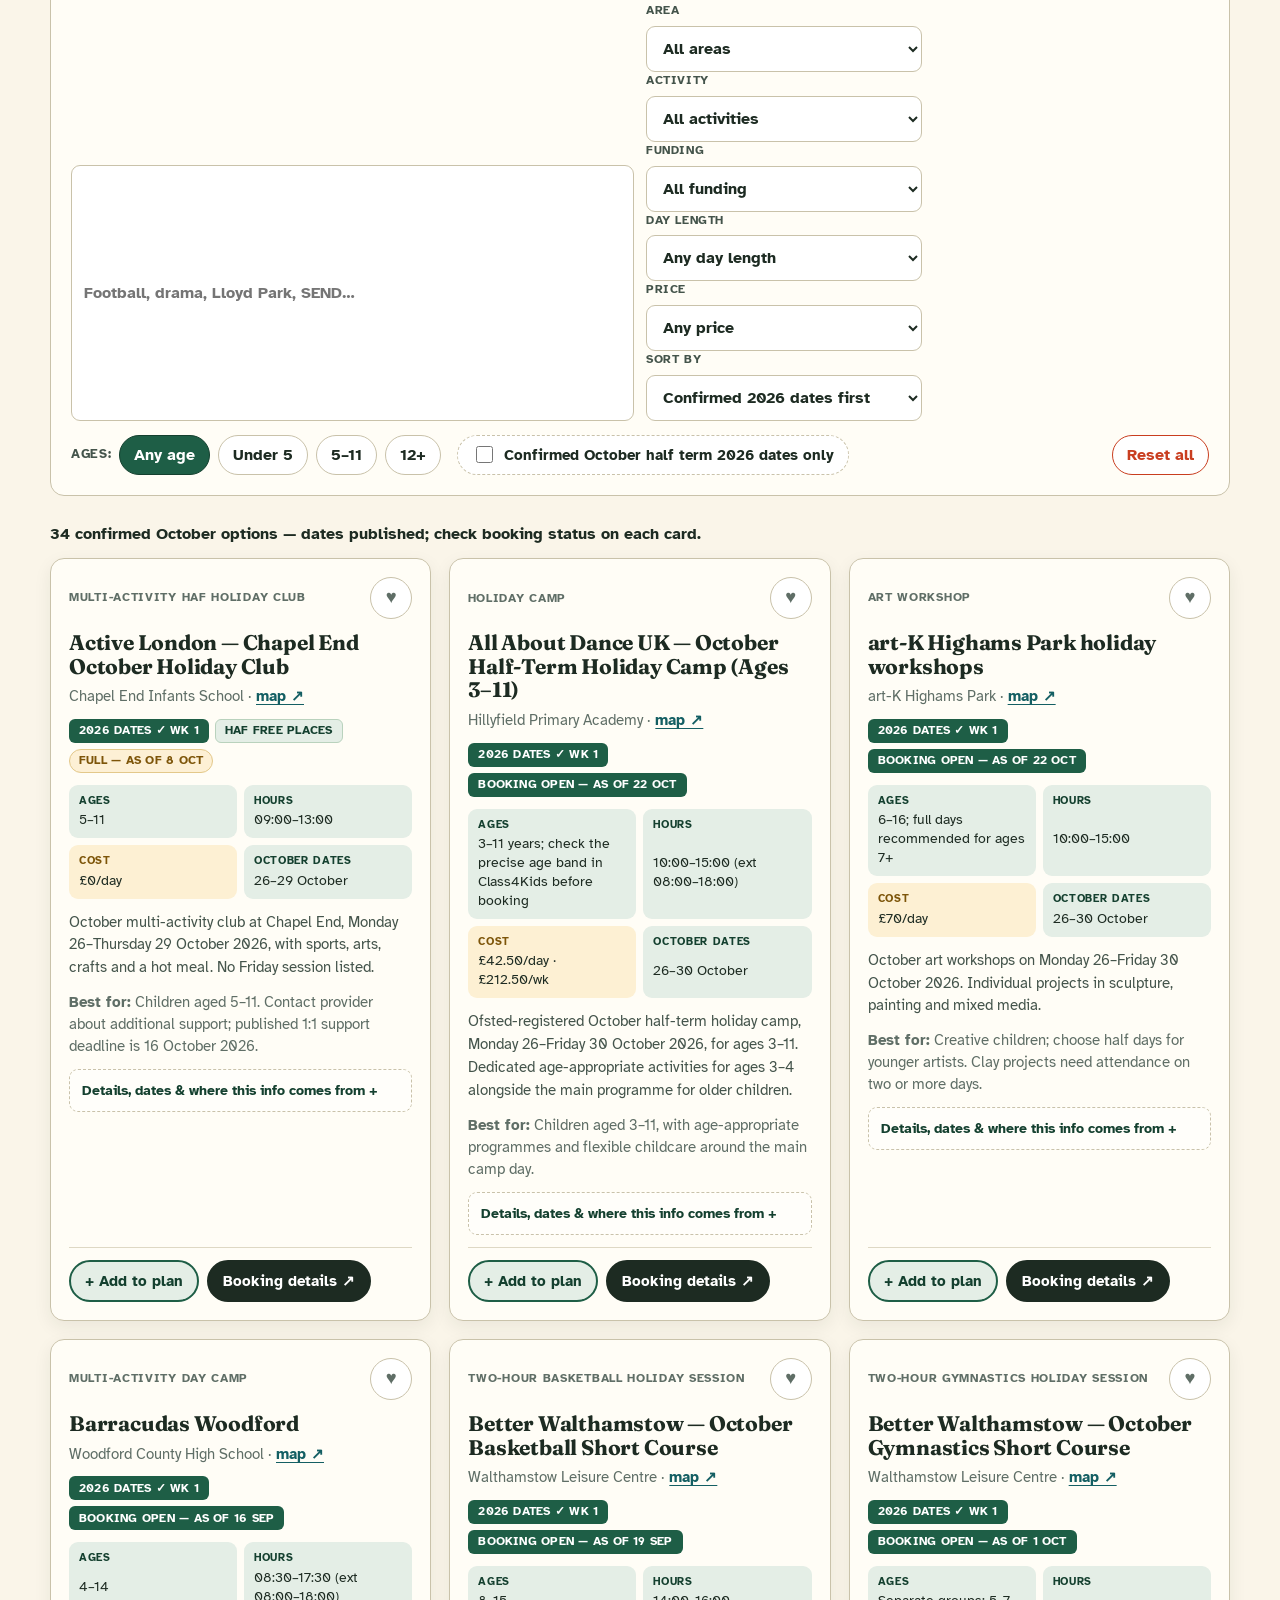
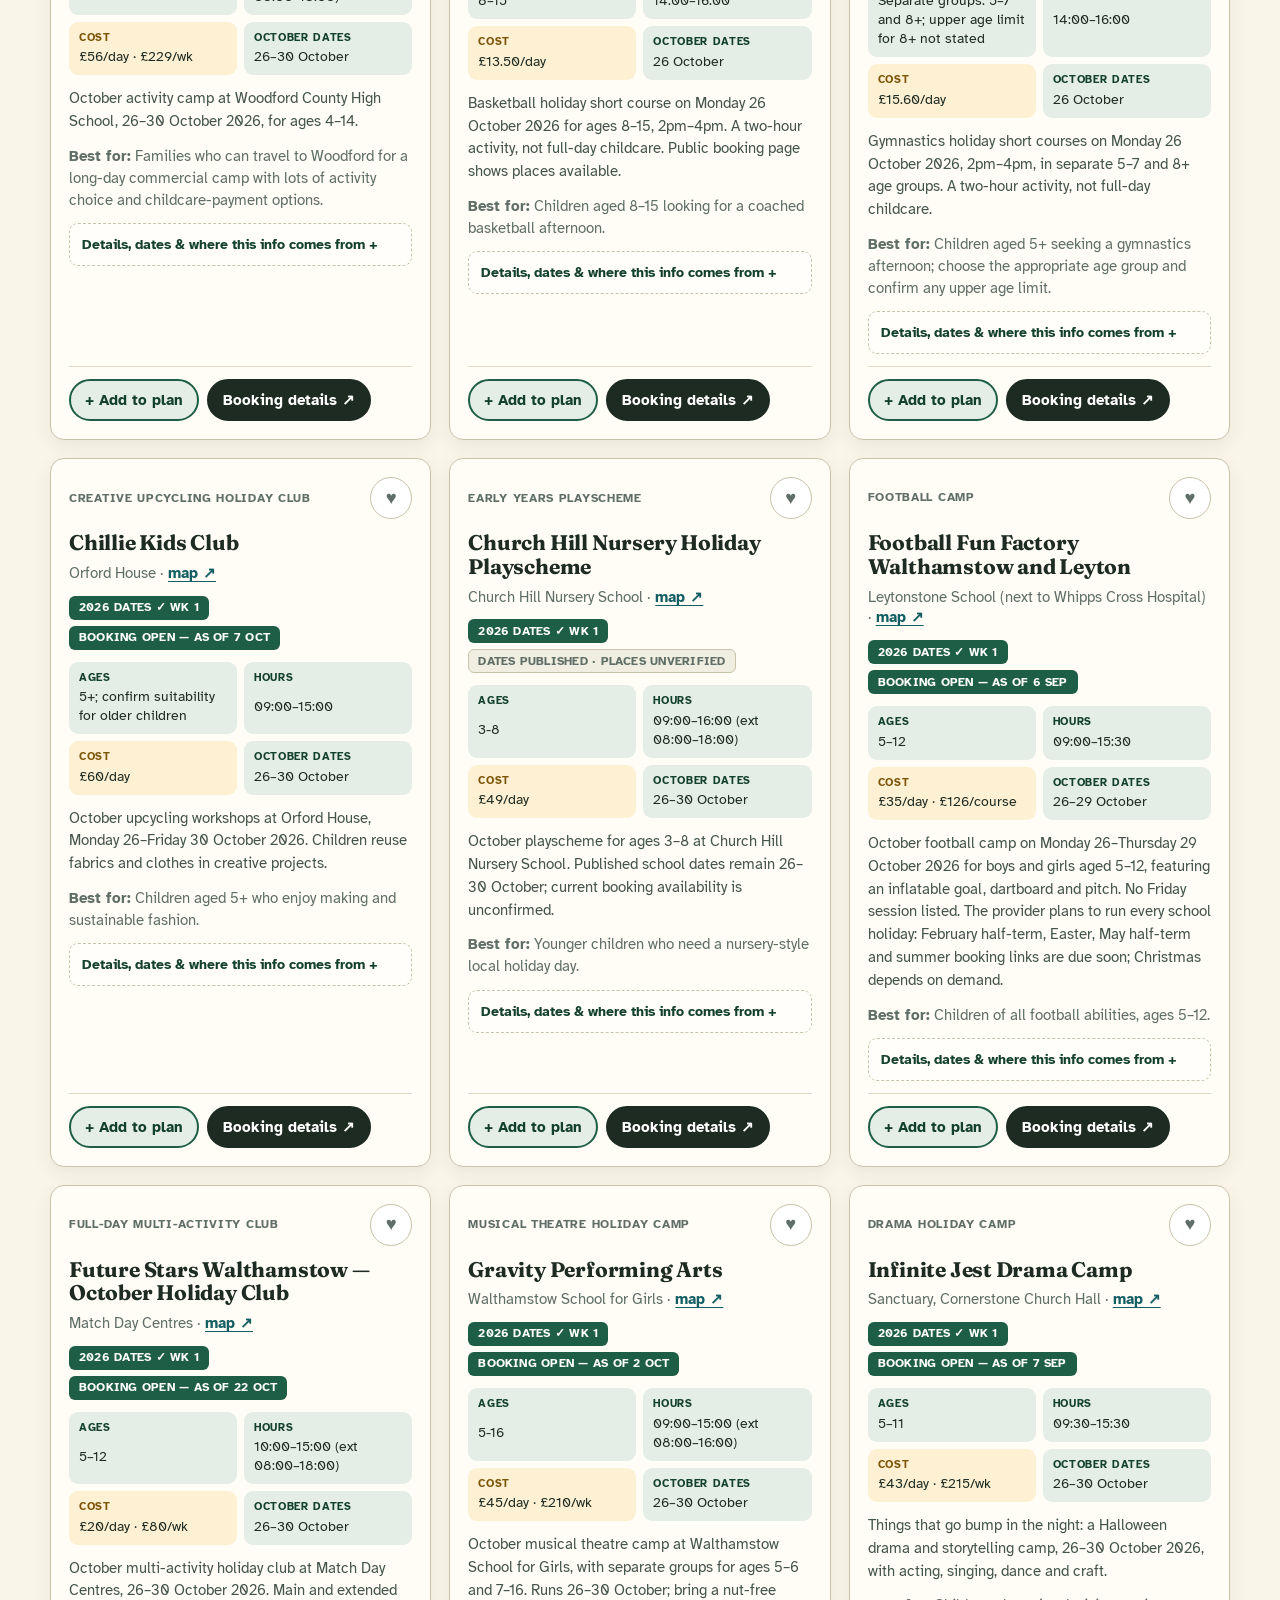
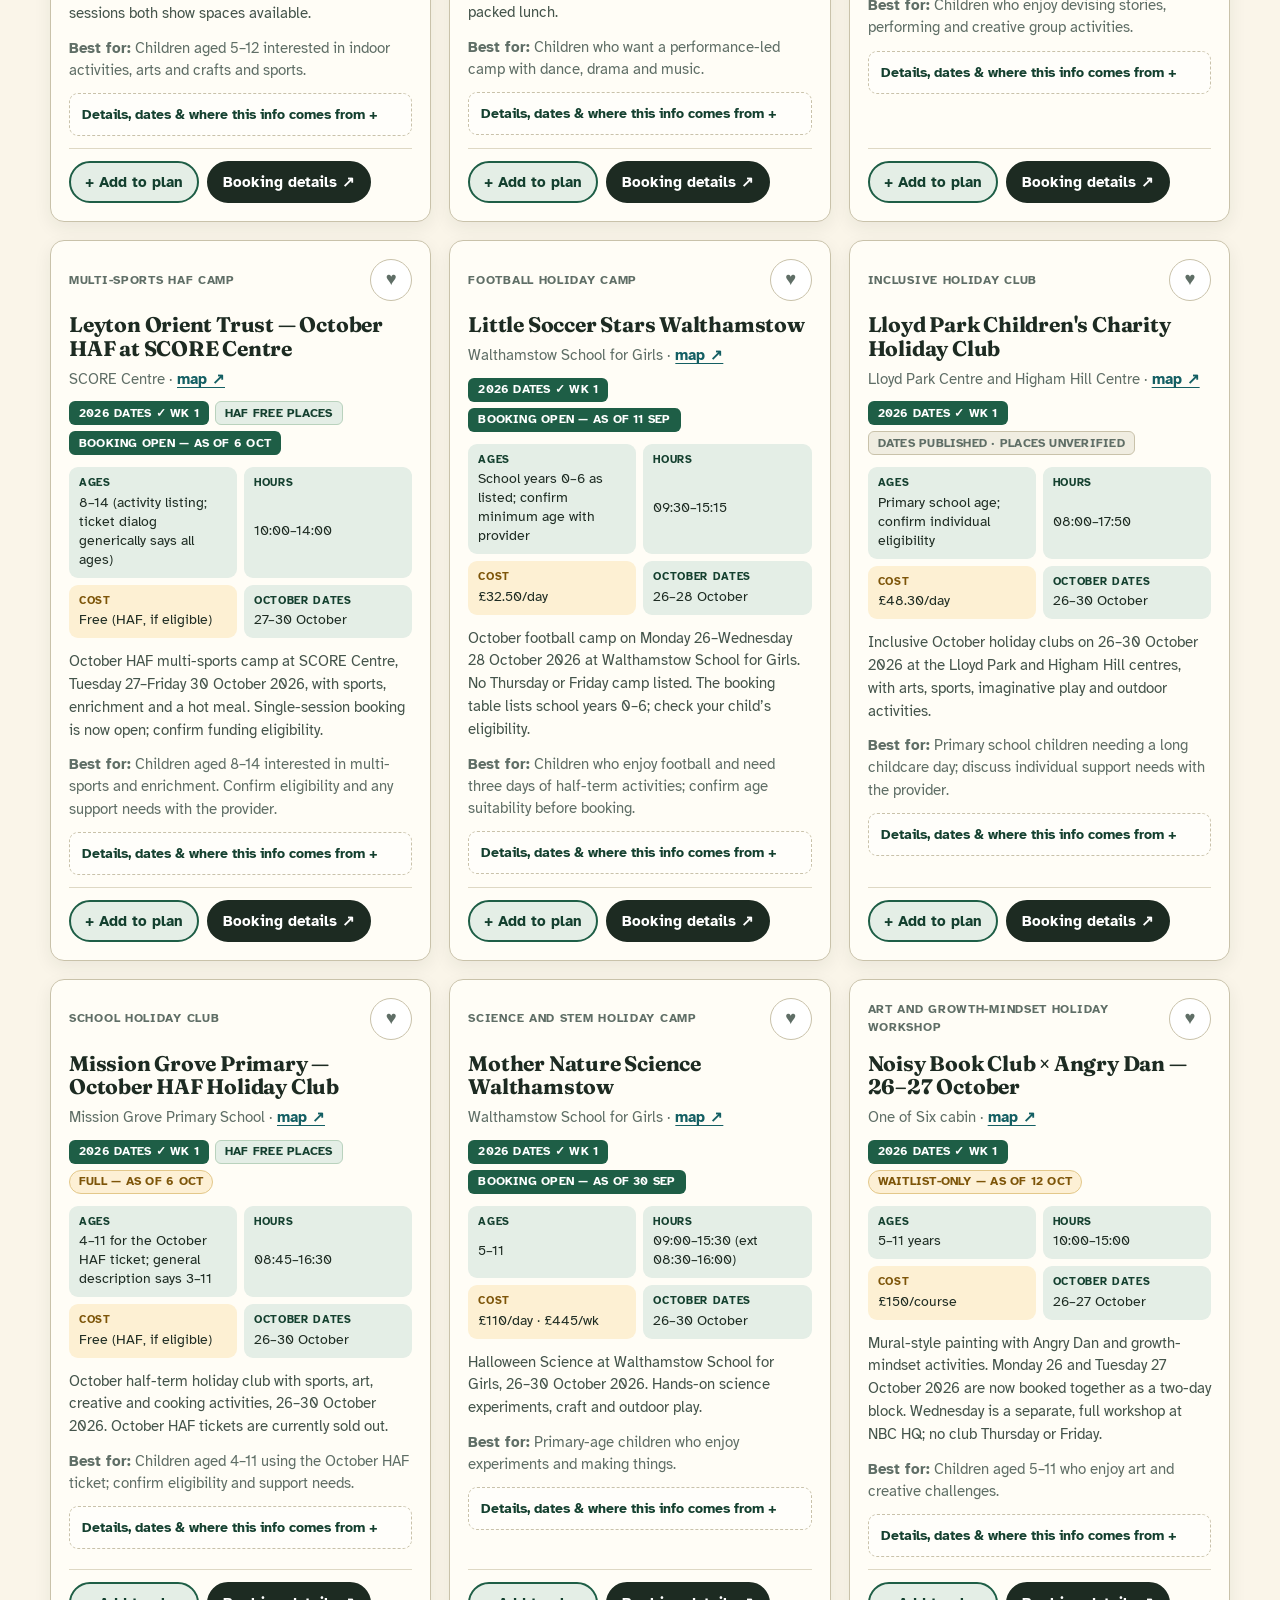
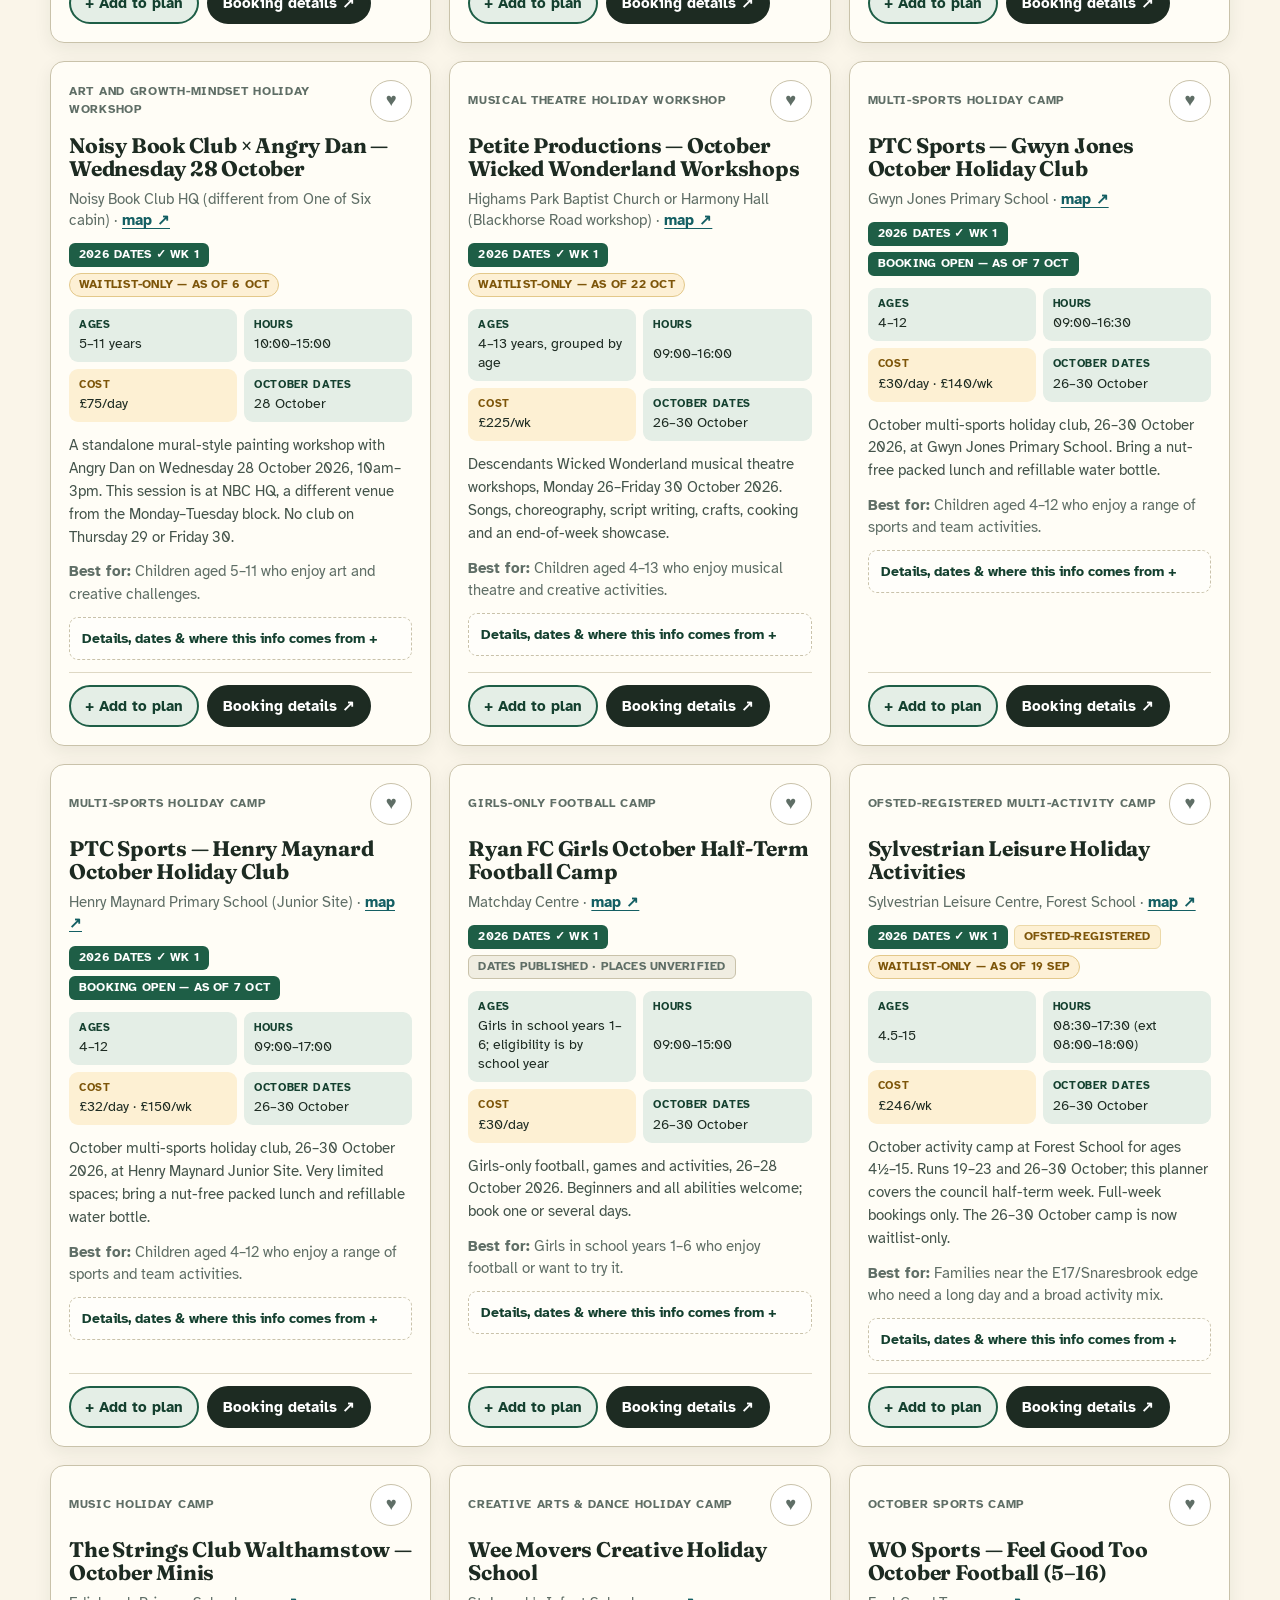
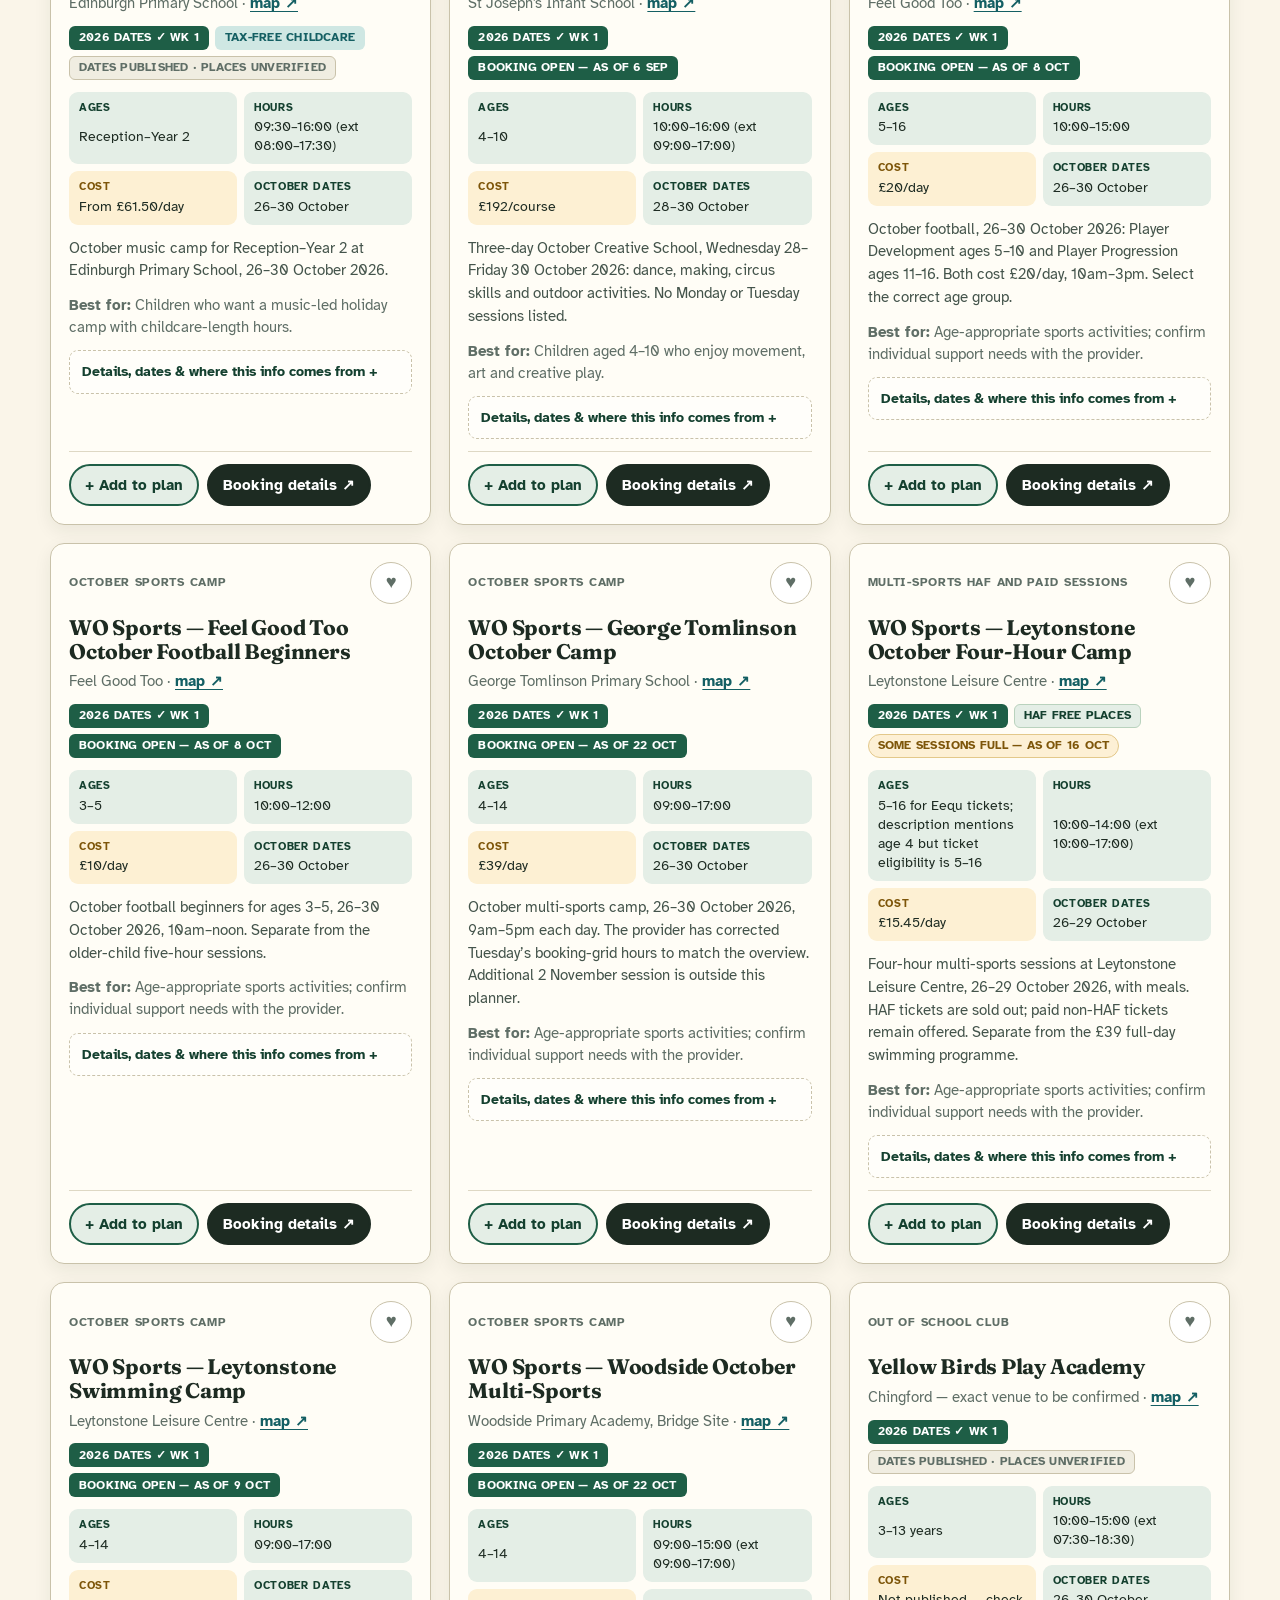
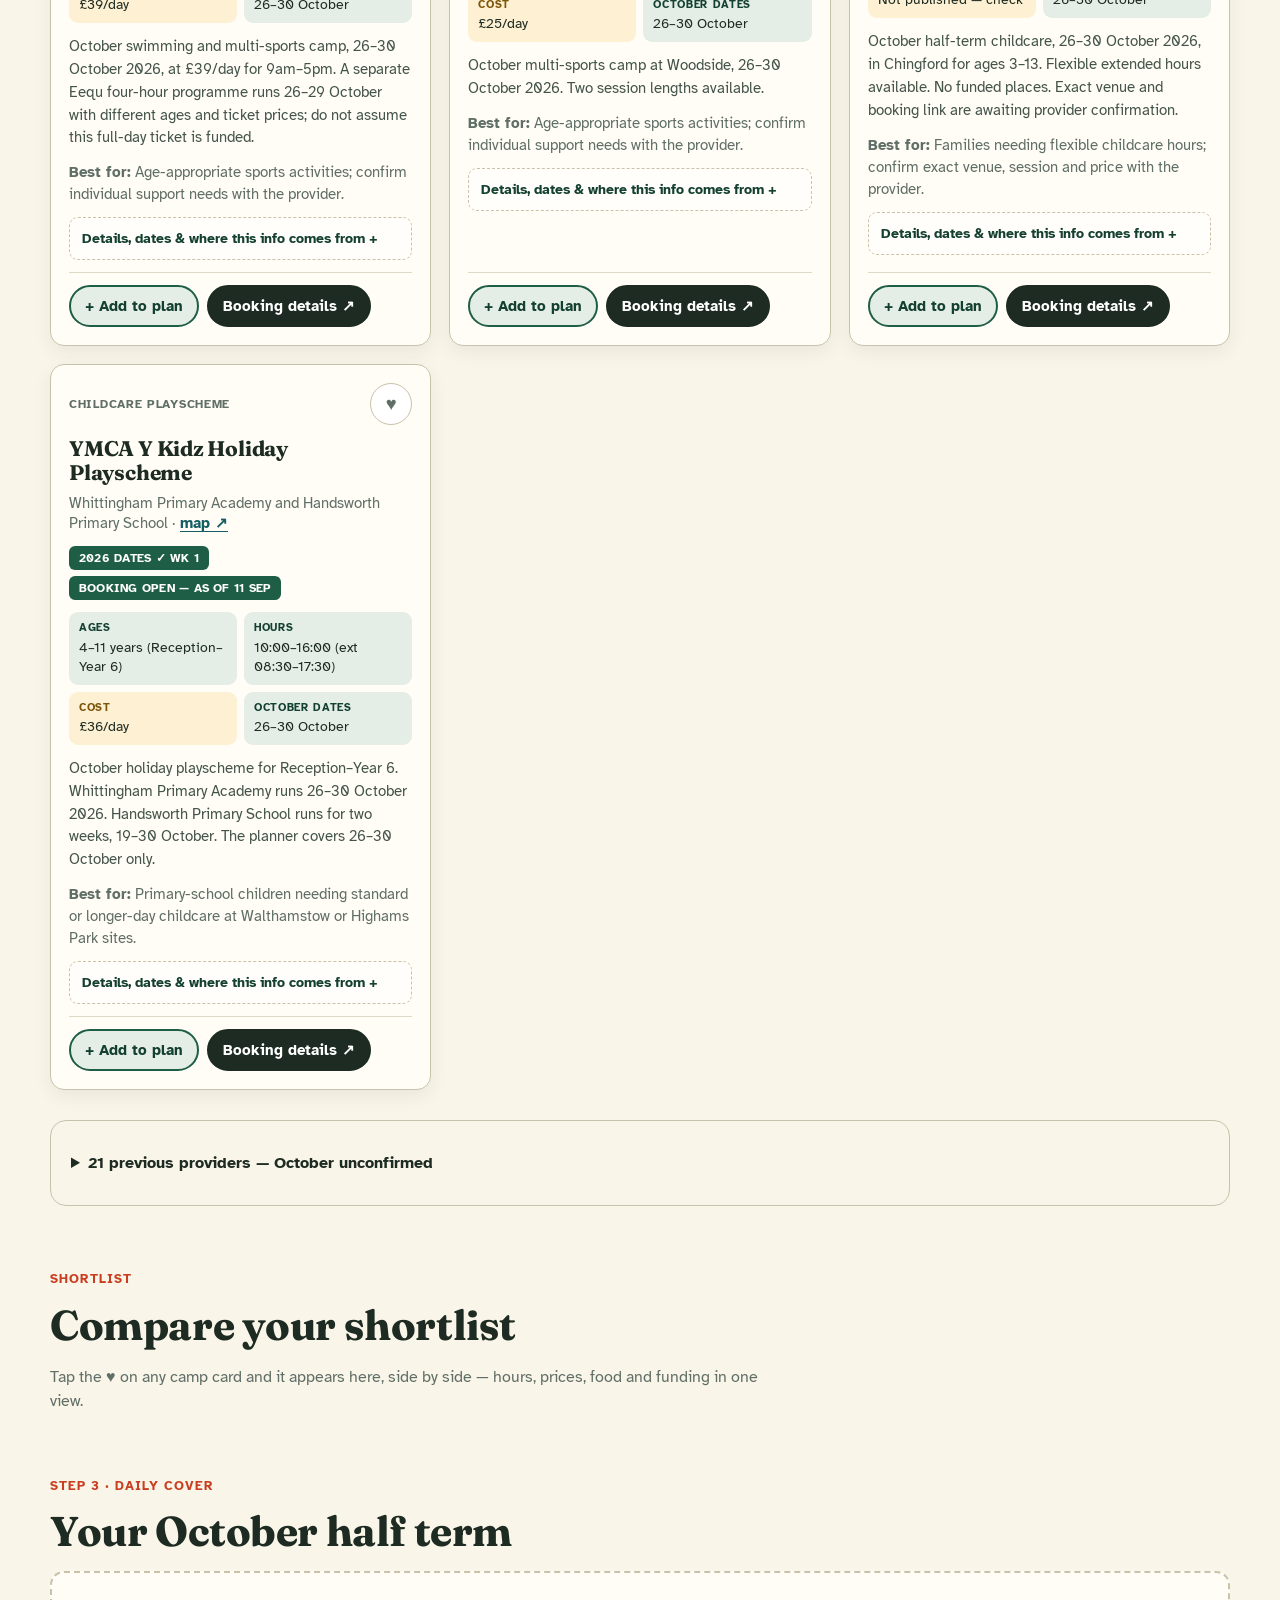
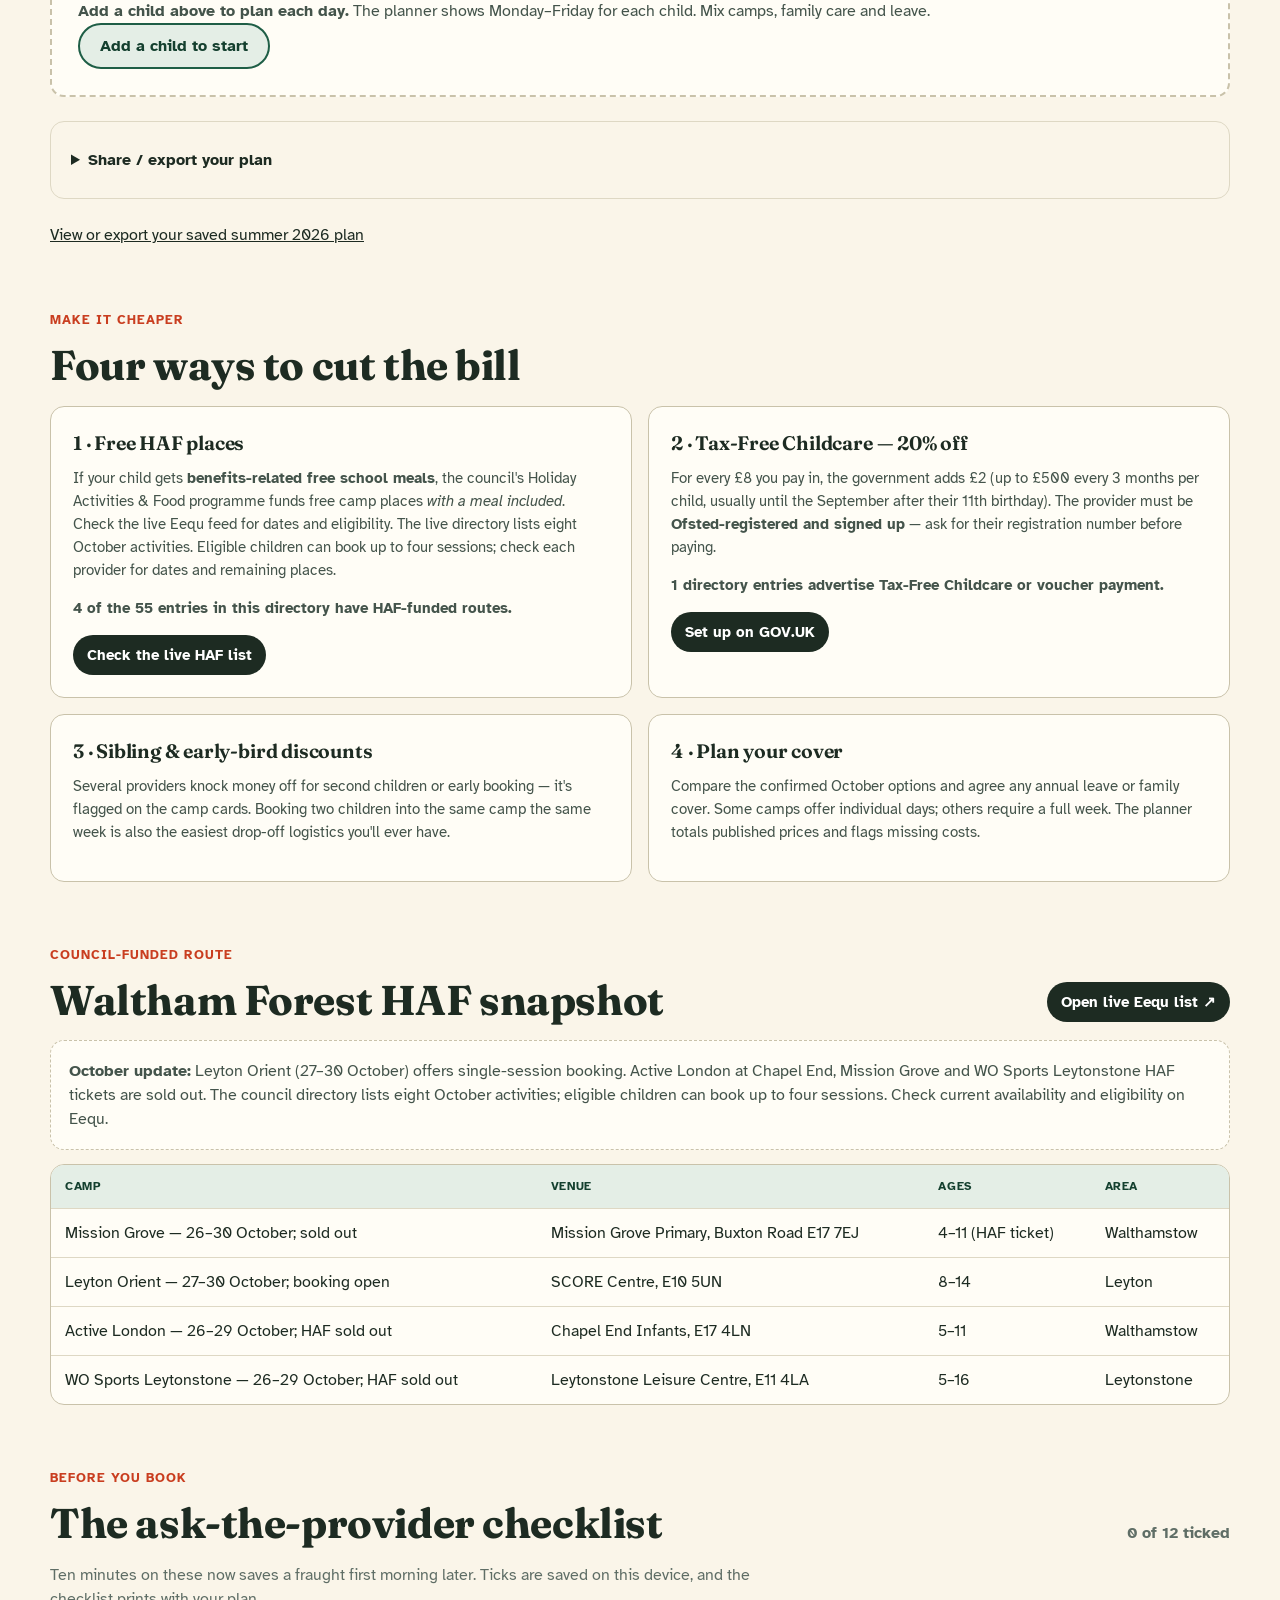
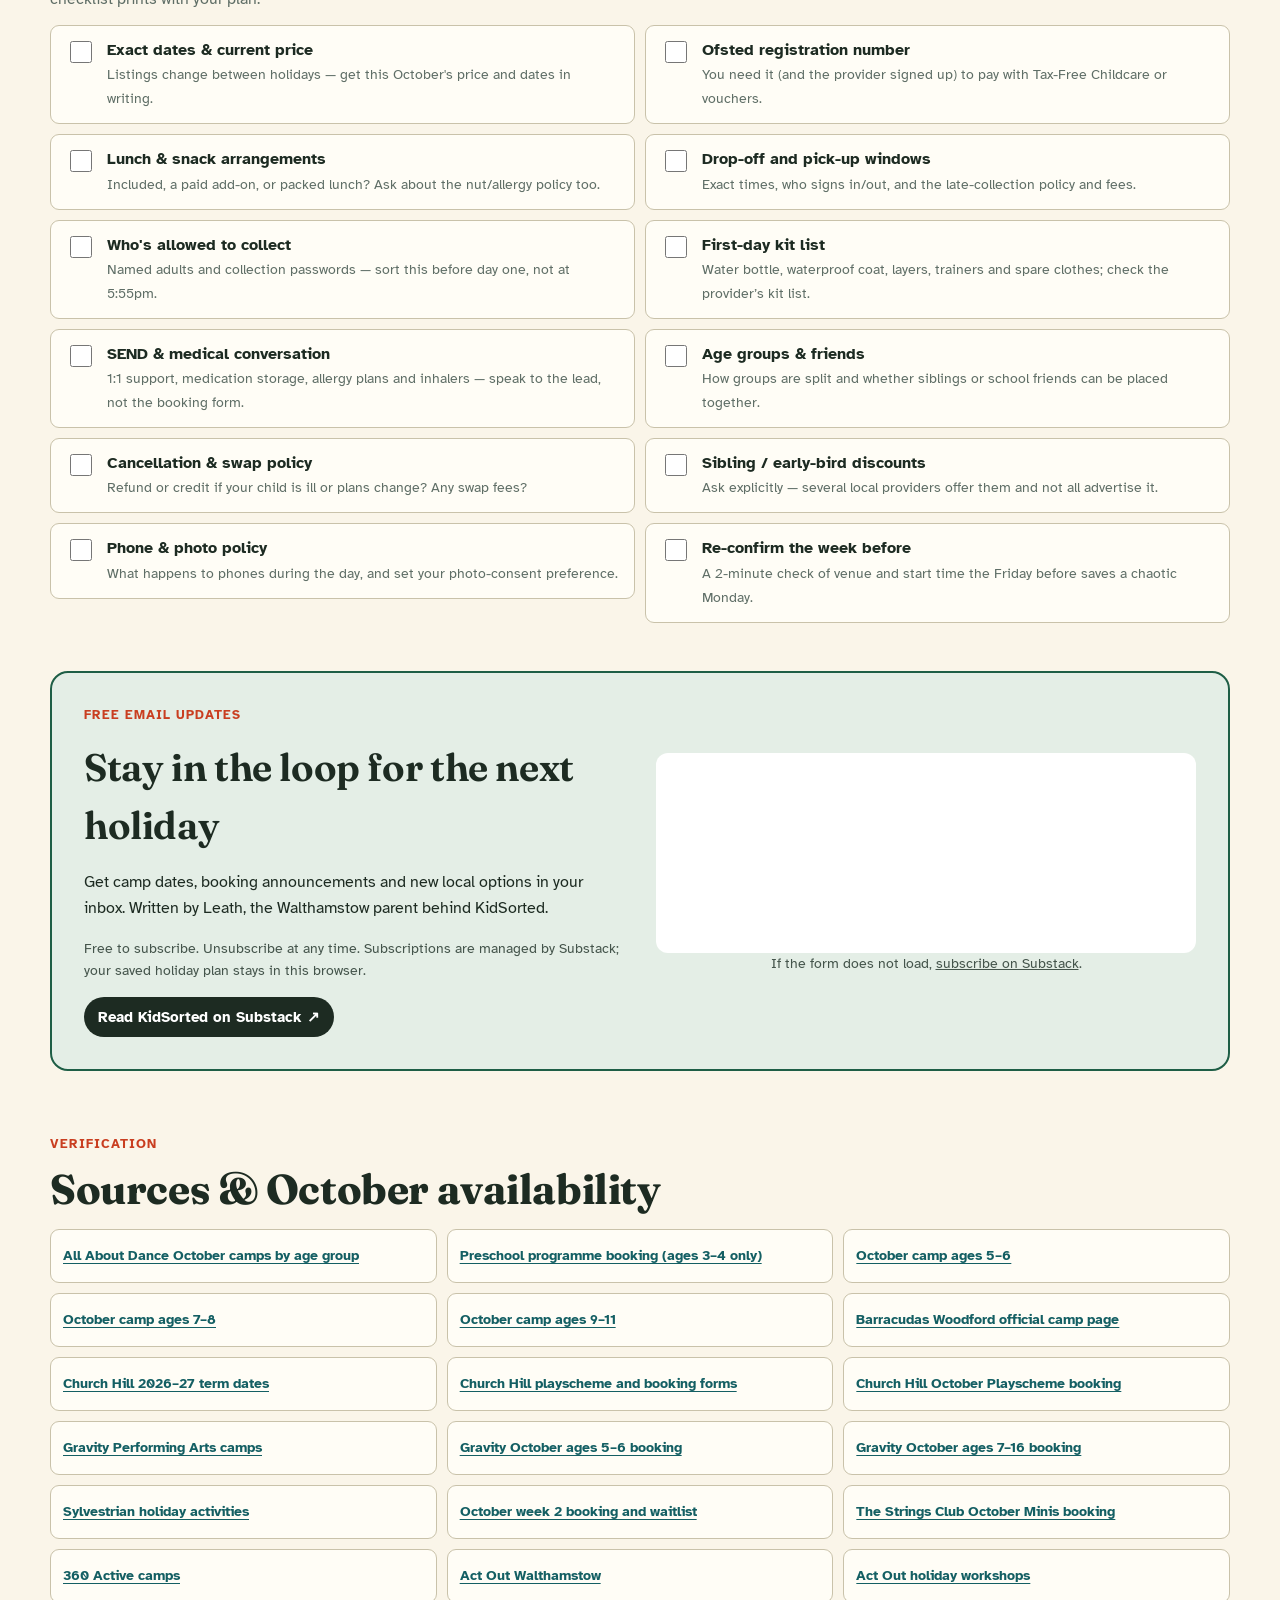
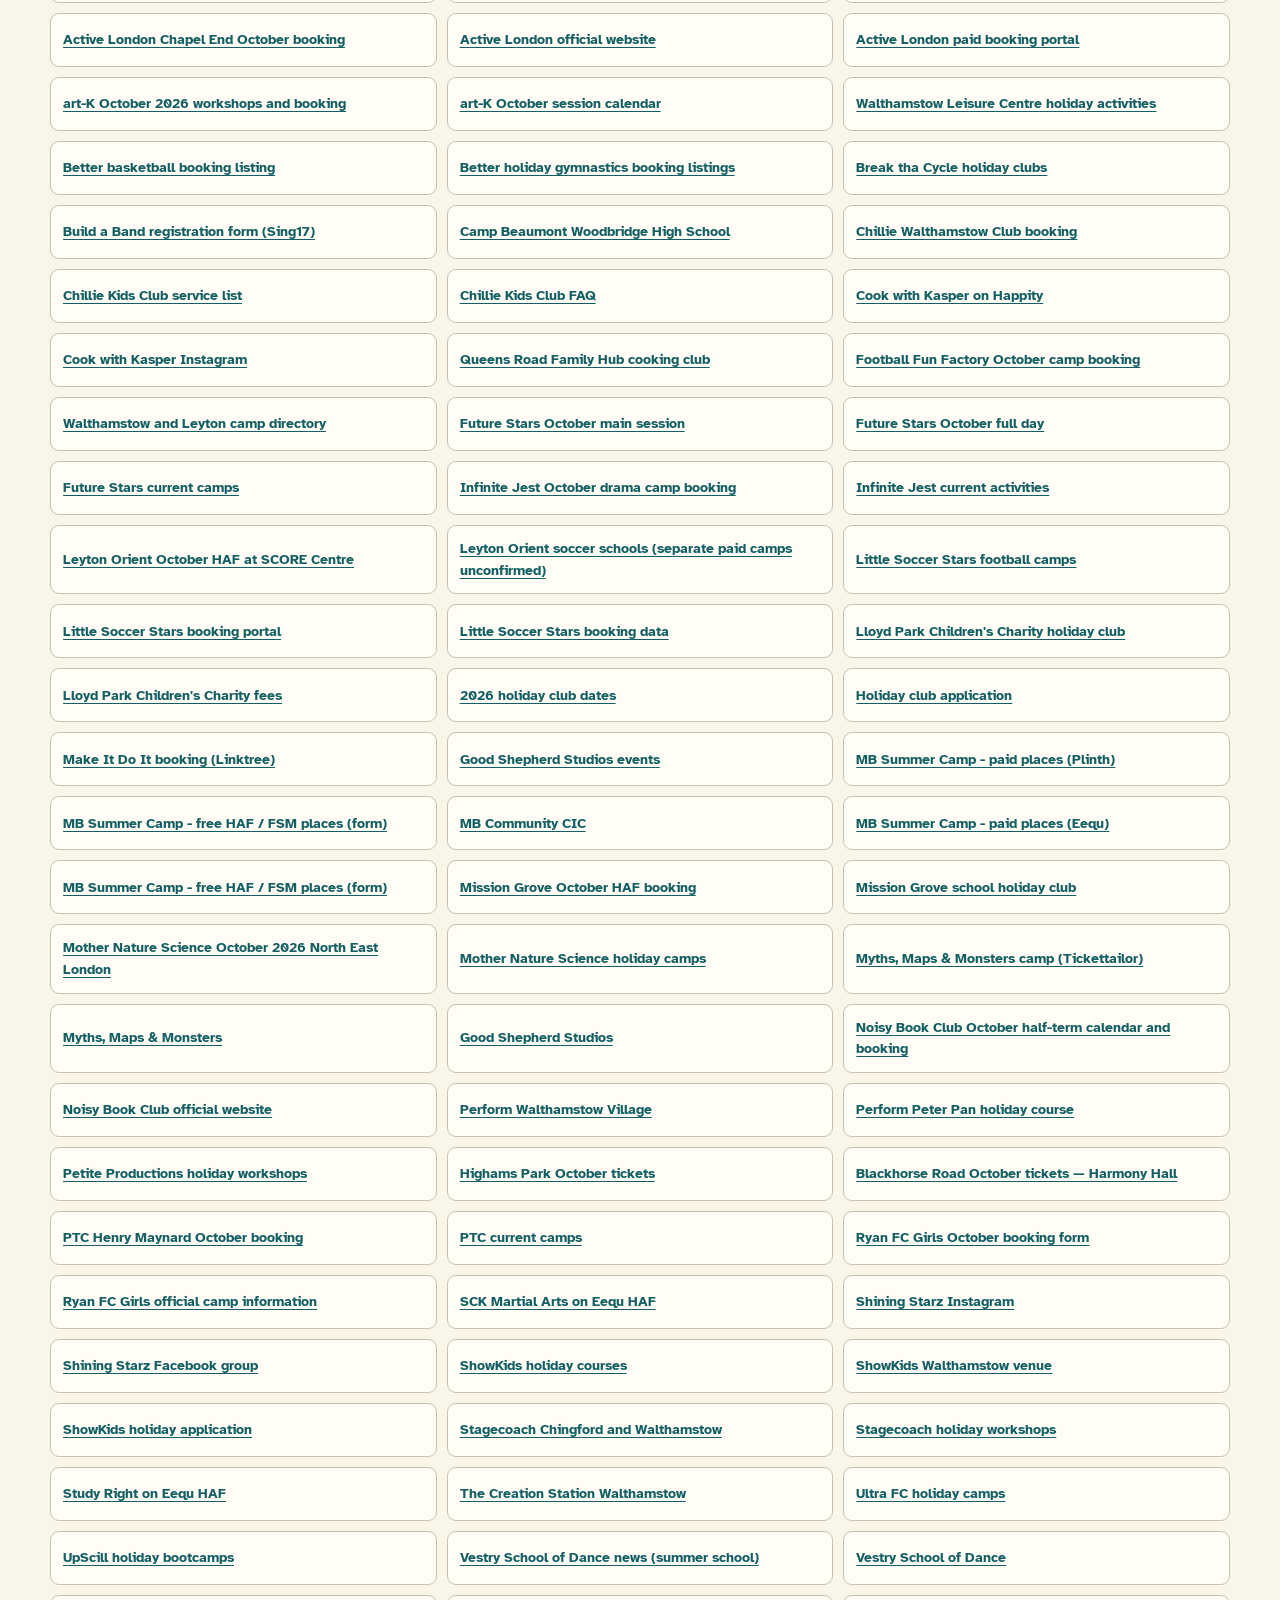
==== commit 11309fca: "Update October camp availability for 22 October" ====
--- a/index.html
+++ b/index.html
@@ -55,7 +55,7 @@
       </nav>
 
       <div class="hero-content" id="top">
-        <p class="eyebrow">Walthamstow &amp; nearby · October half term 2026 · 26–30 October · refreshed 20 October 2026</p>
+        <p class="eyebrow">Walthamstow &amp; nearby · October half term 2026 · 26–30 October · refreshed 22 October 2026</p>
         <h1>October half term, <em>sorted.</em></h1>
         <p class="hero-copy">
           Plan cover for 26–30 October with local camps and a budget calculator.
@@ -442,7 +442,7 @@
         Built as a local parent-facing planning aid. Prices, dates and places
         change fast in camp season — always confirm dates, eligibility,
         Ofsted/registration status, SEND support and prices with the provider
-        before booking. October listings were refreshed on 20 October 2026. Daily checks review every provider; each card records its latest check and any unresolved details. Unconfirmed provider details retain their earlier verification dates. Your plan, shortlist and ticks are stored only in
+        before booking. October listings were refreshed on 22 October 2026. Daily checks review every provider; each card records its latest check and any unresolved details. Unconfirmed provider details retain their earlier verification dates. Your plan, shortlist and ticks are stored only in
         this browser. Visitor numbers are counted with Cloudflare's cookieless,
         privacy-friendly analytics — no personal data, and nothing about your plan.
       </p>
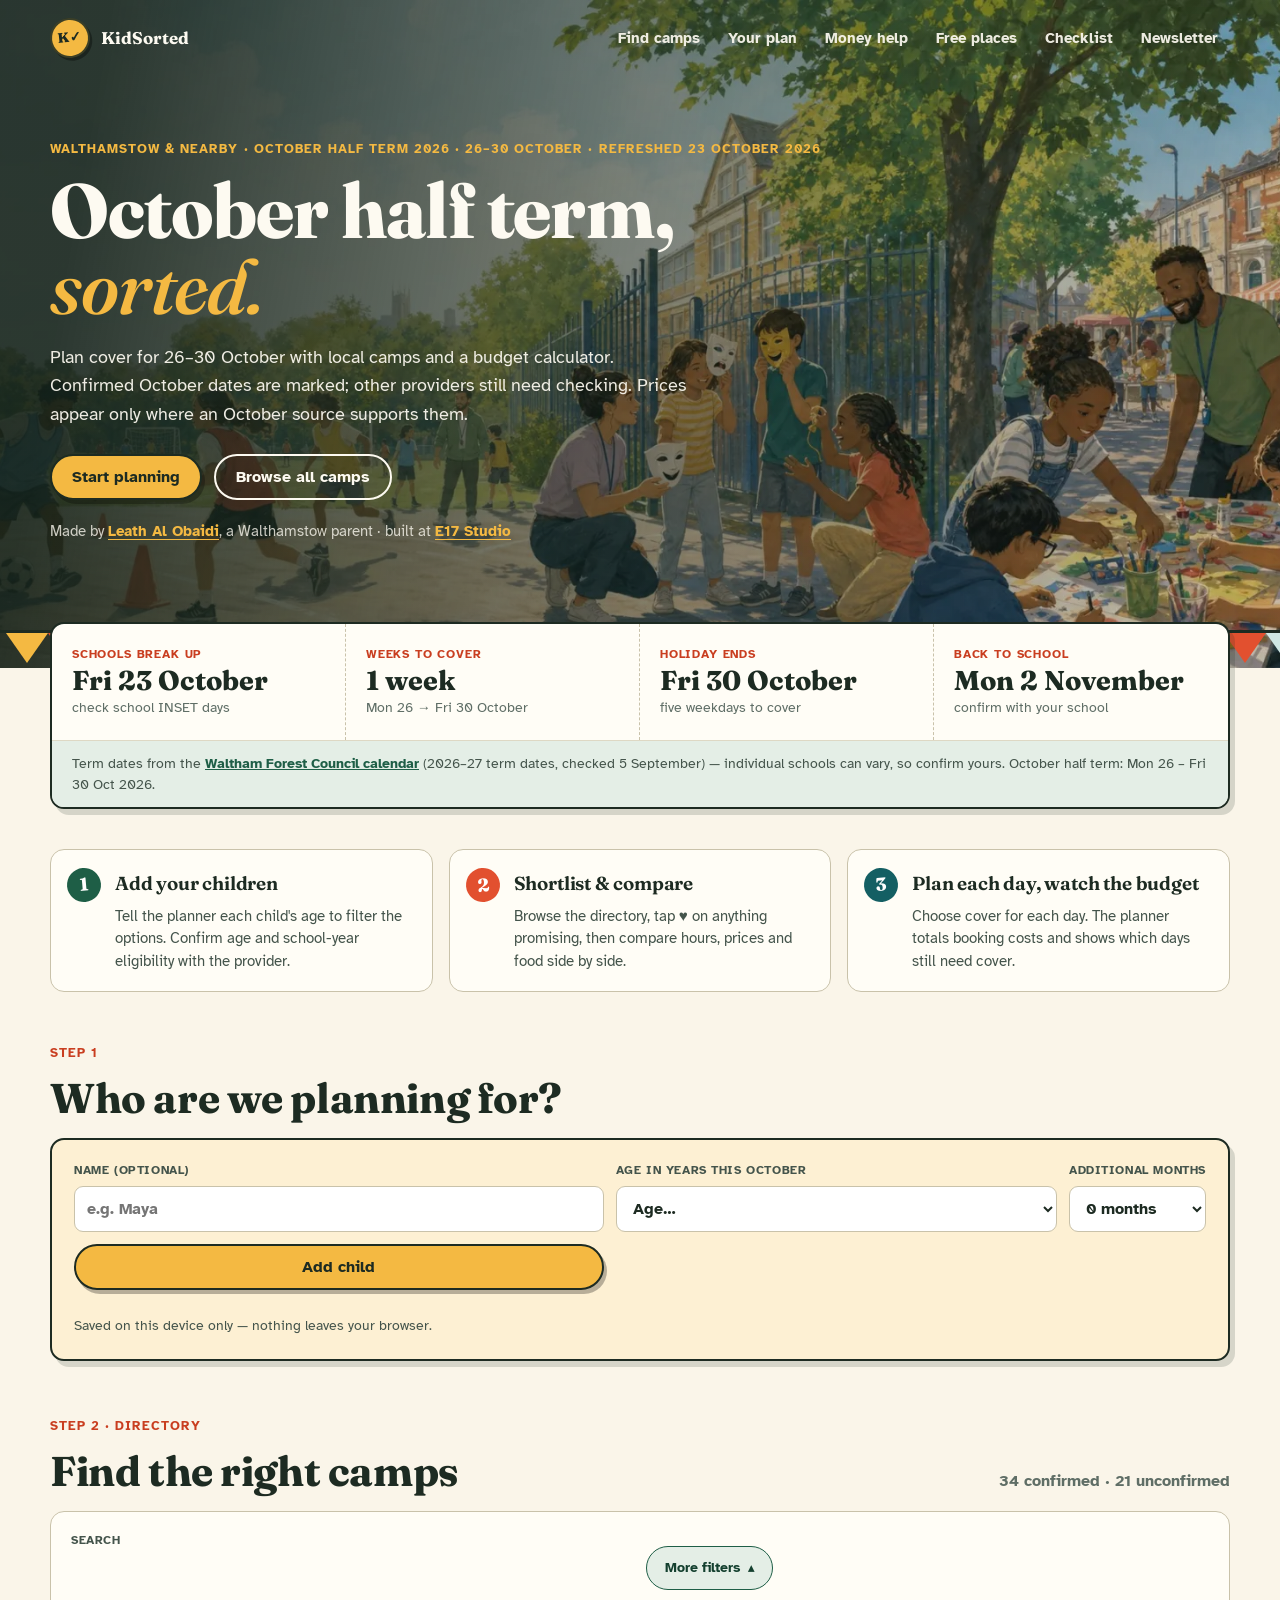
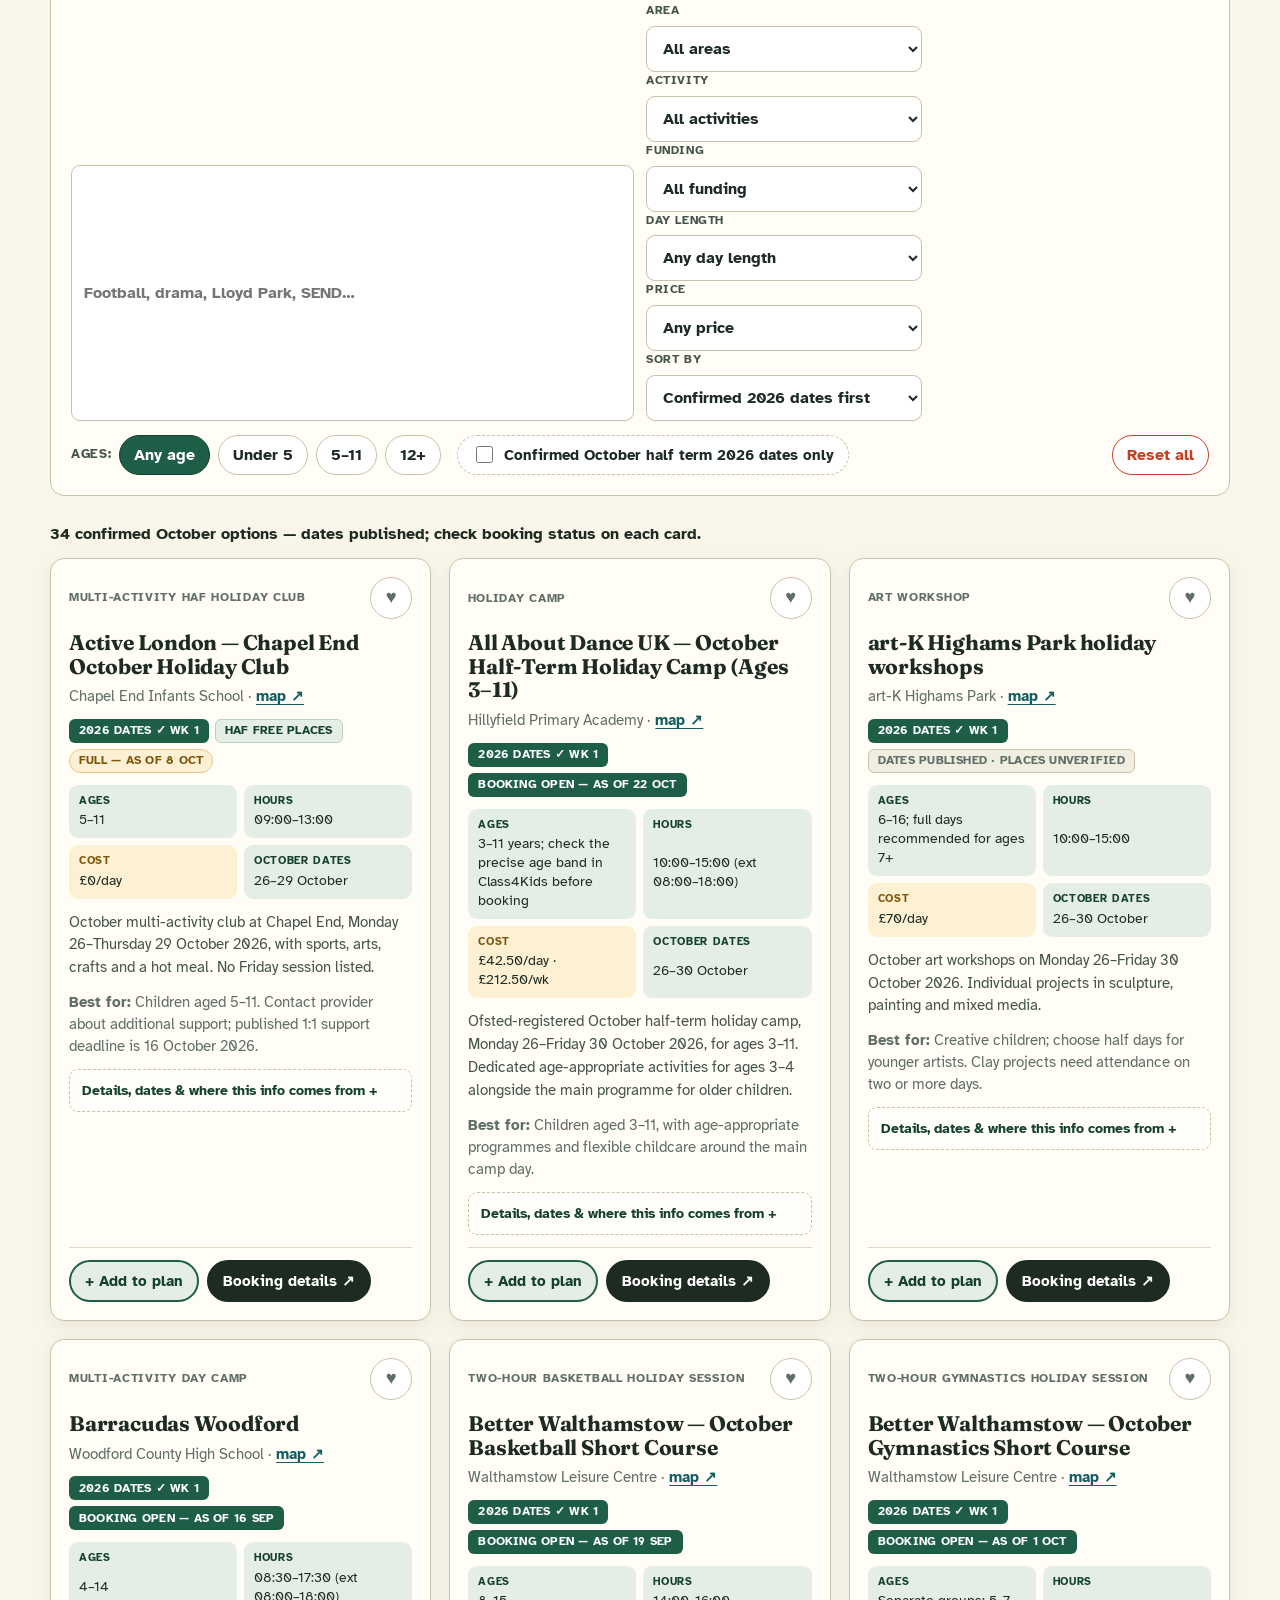
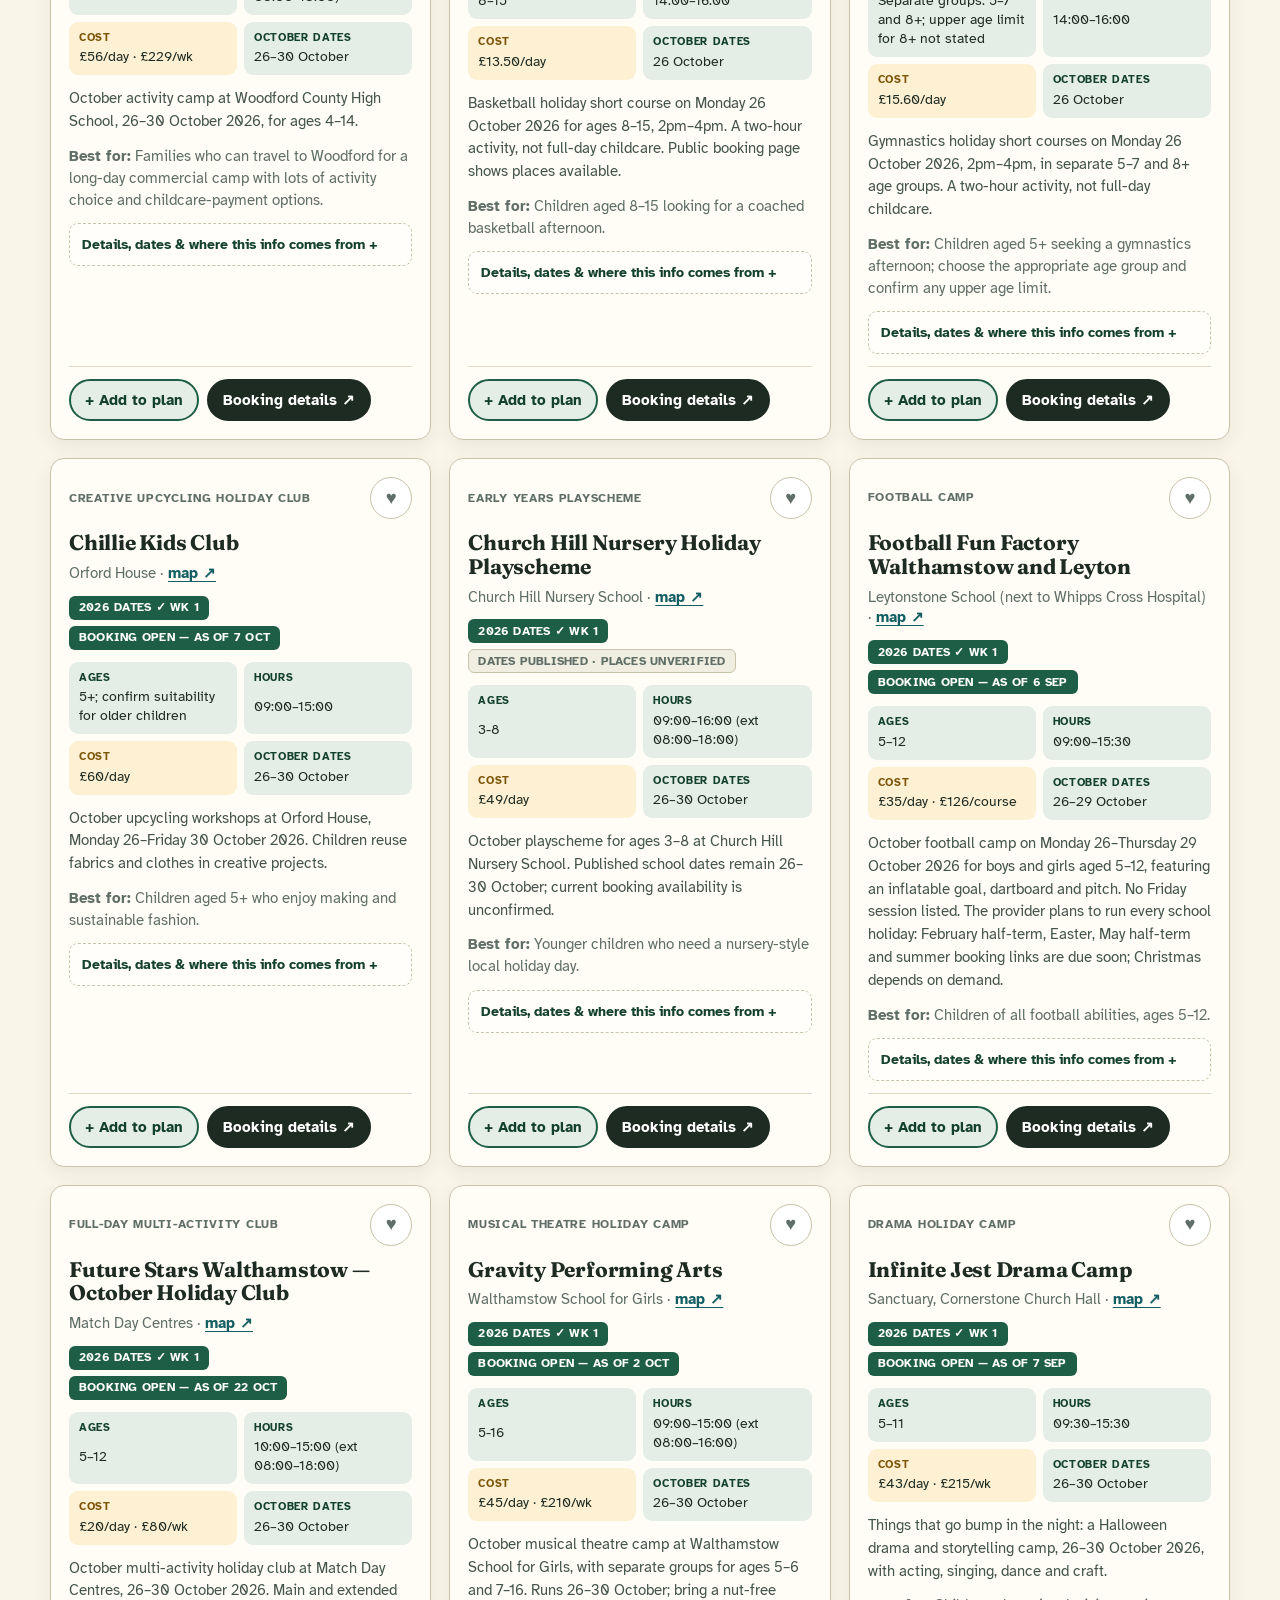
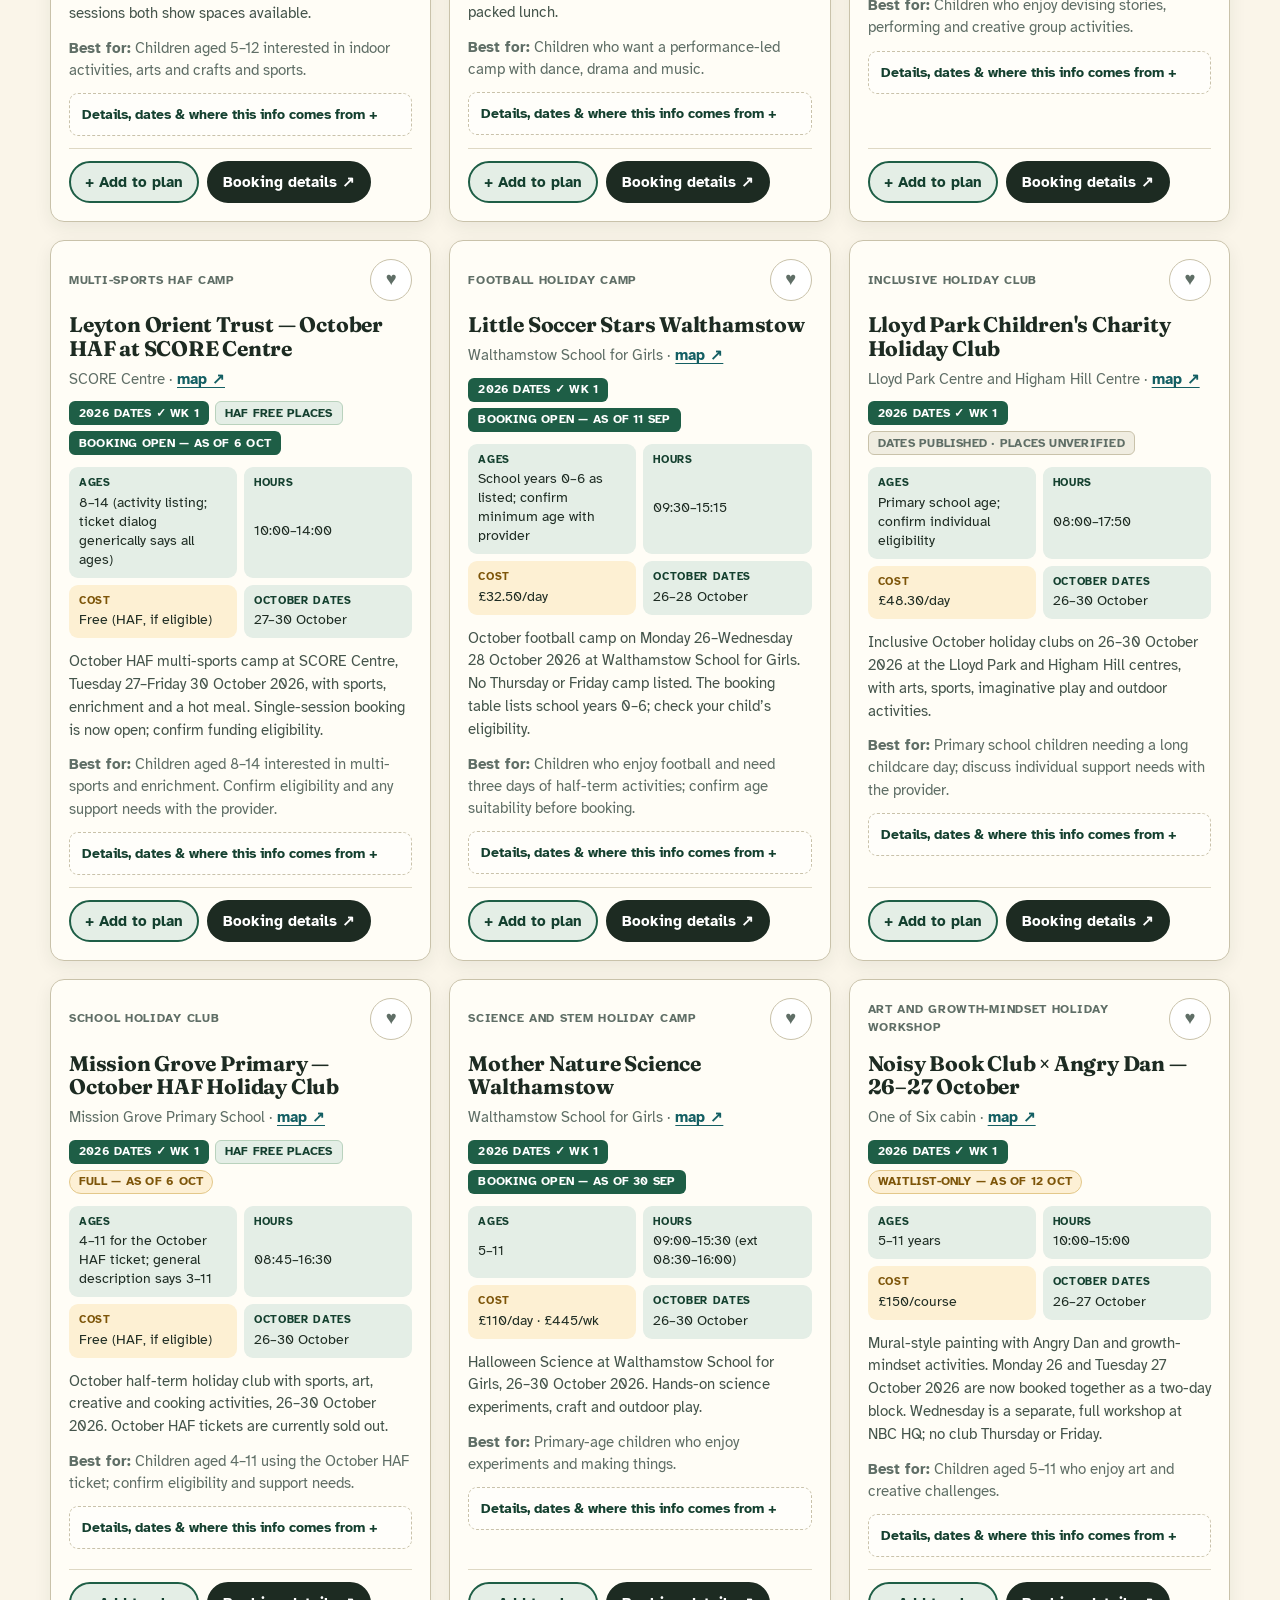
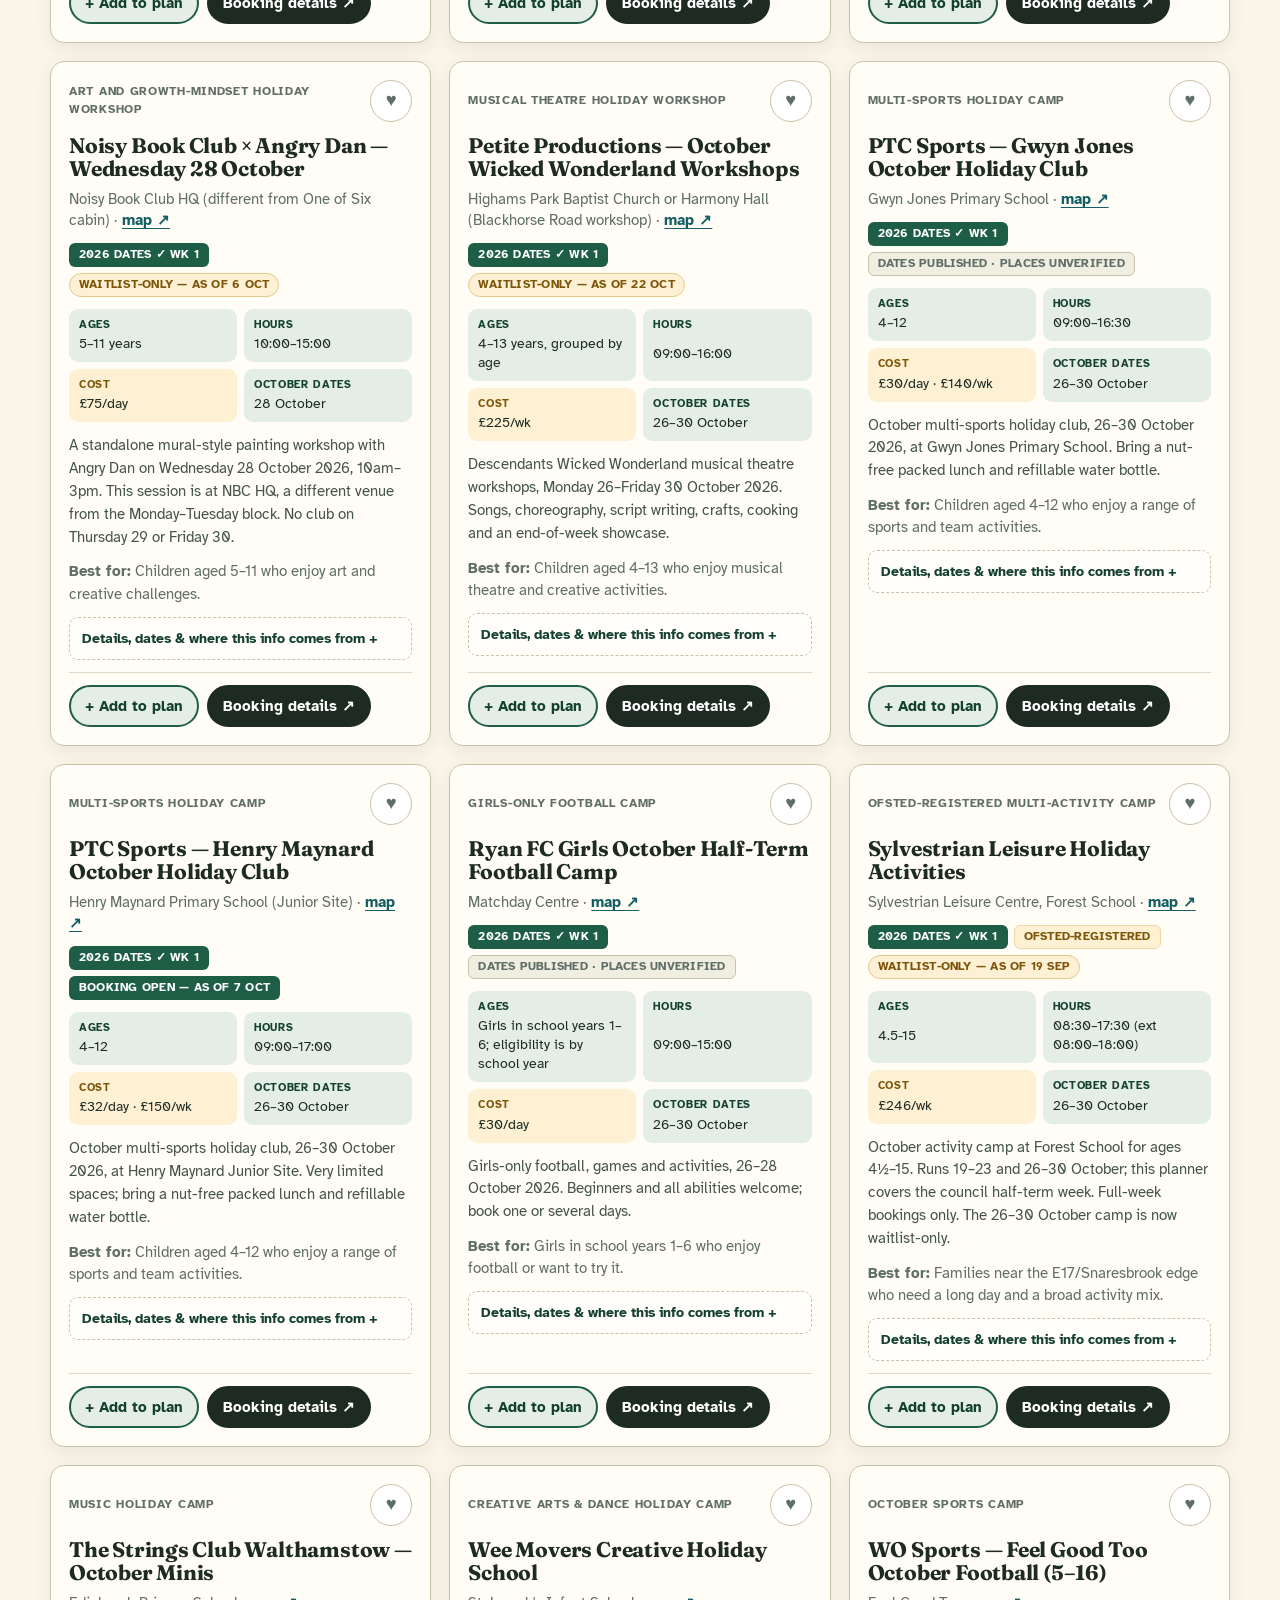
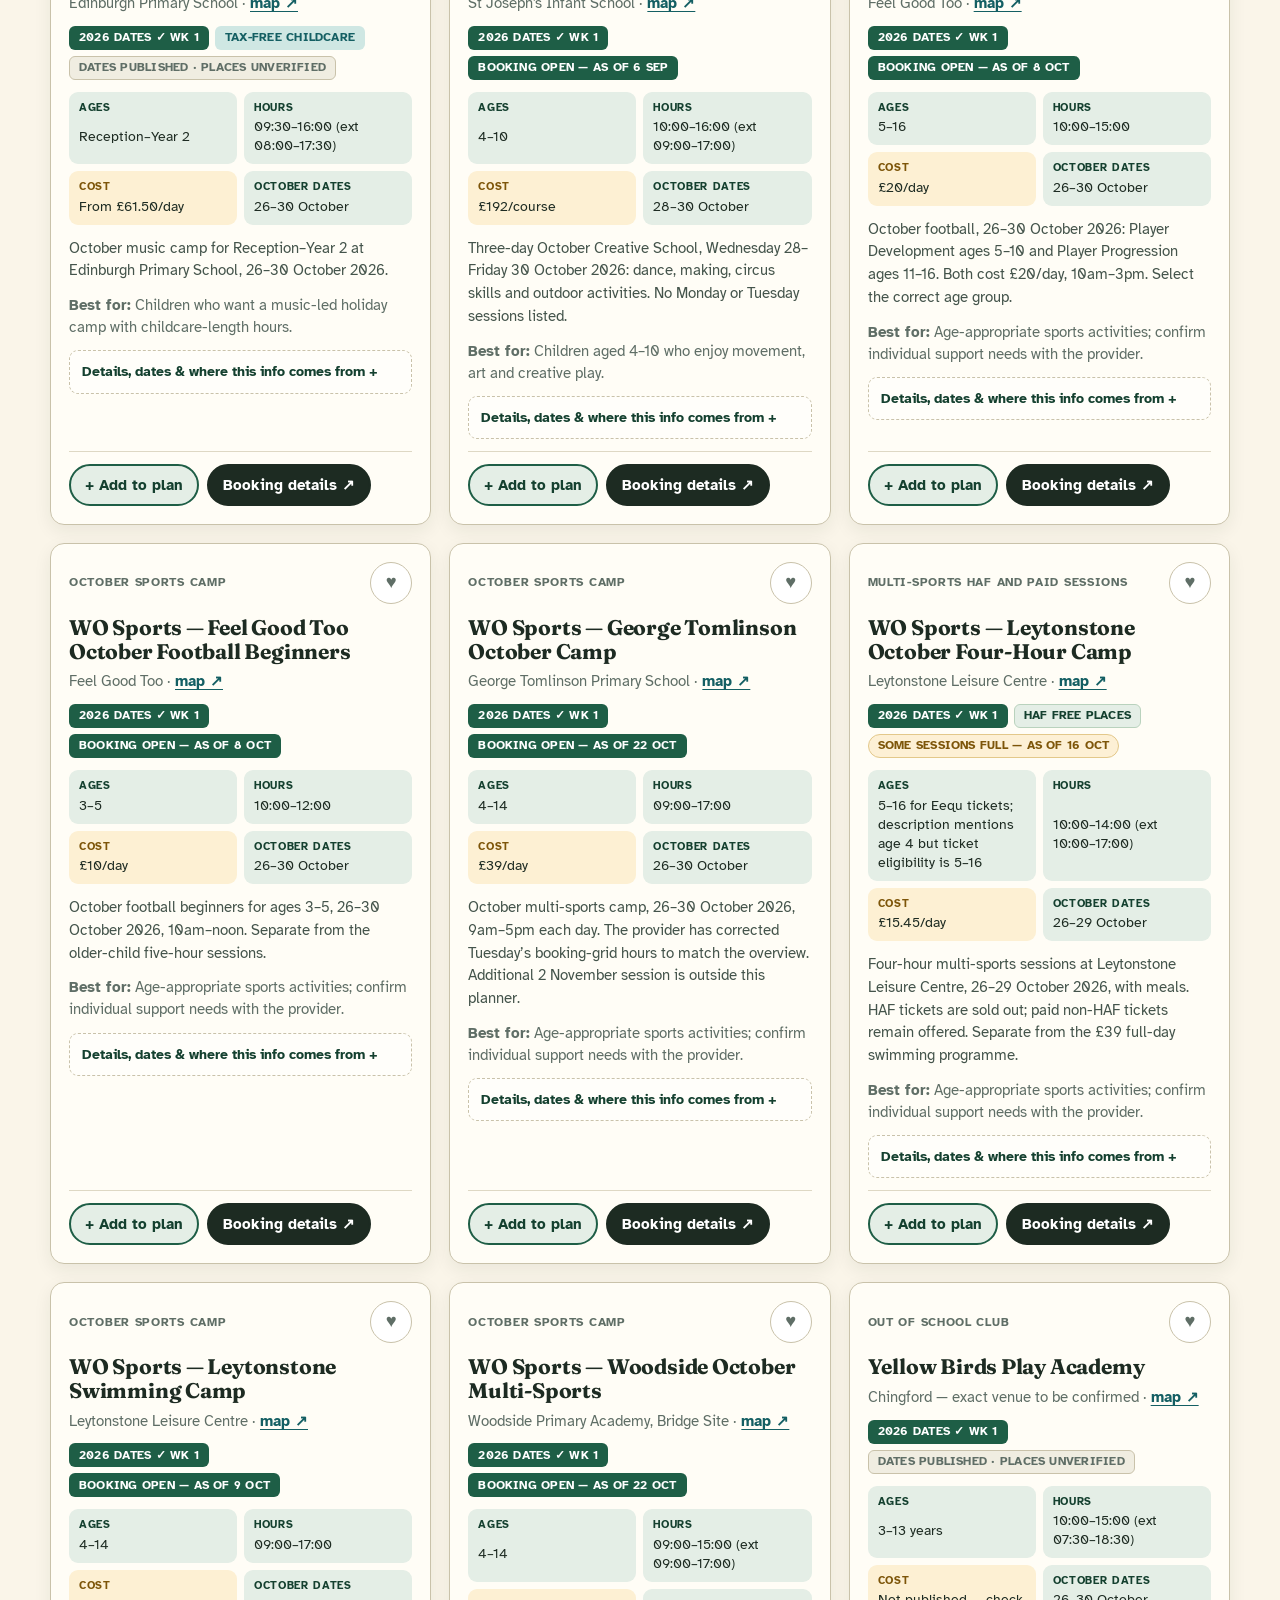
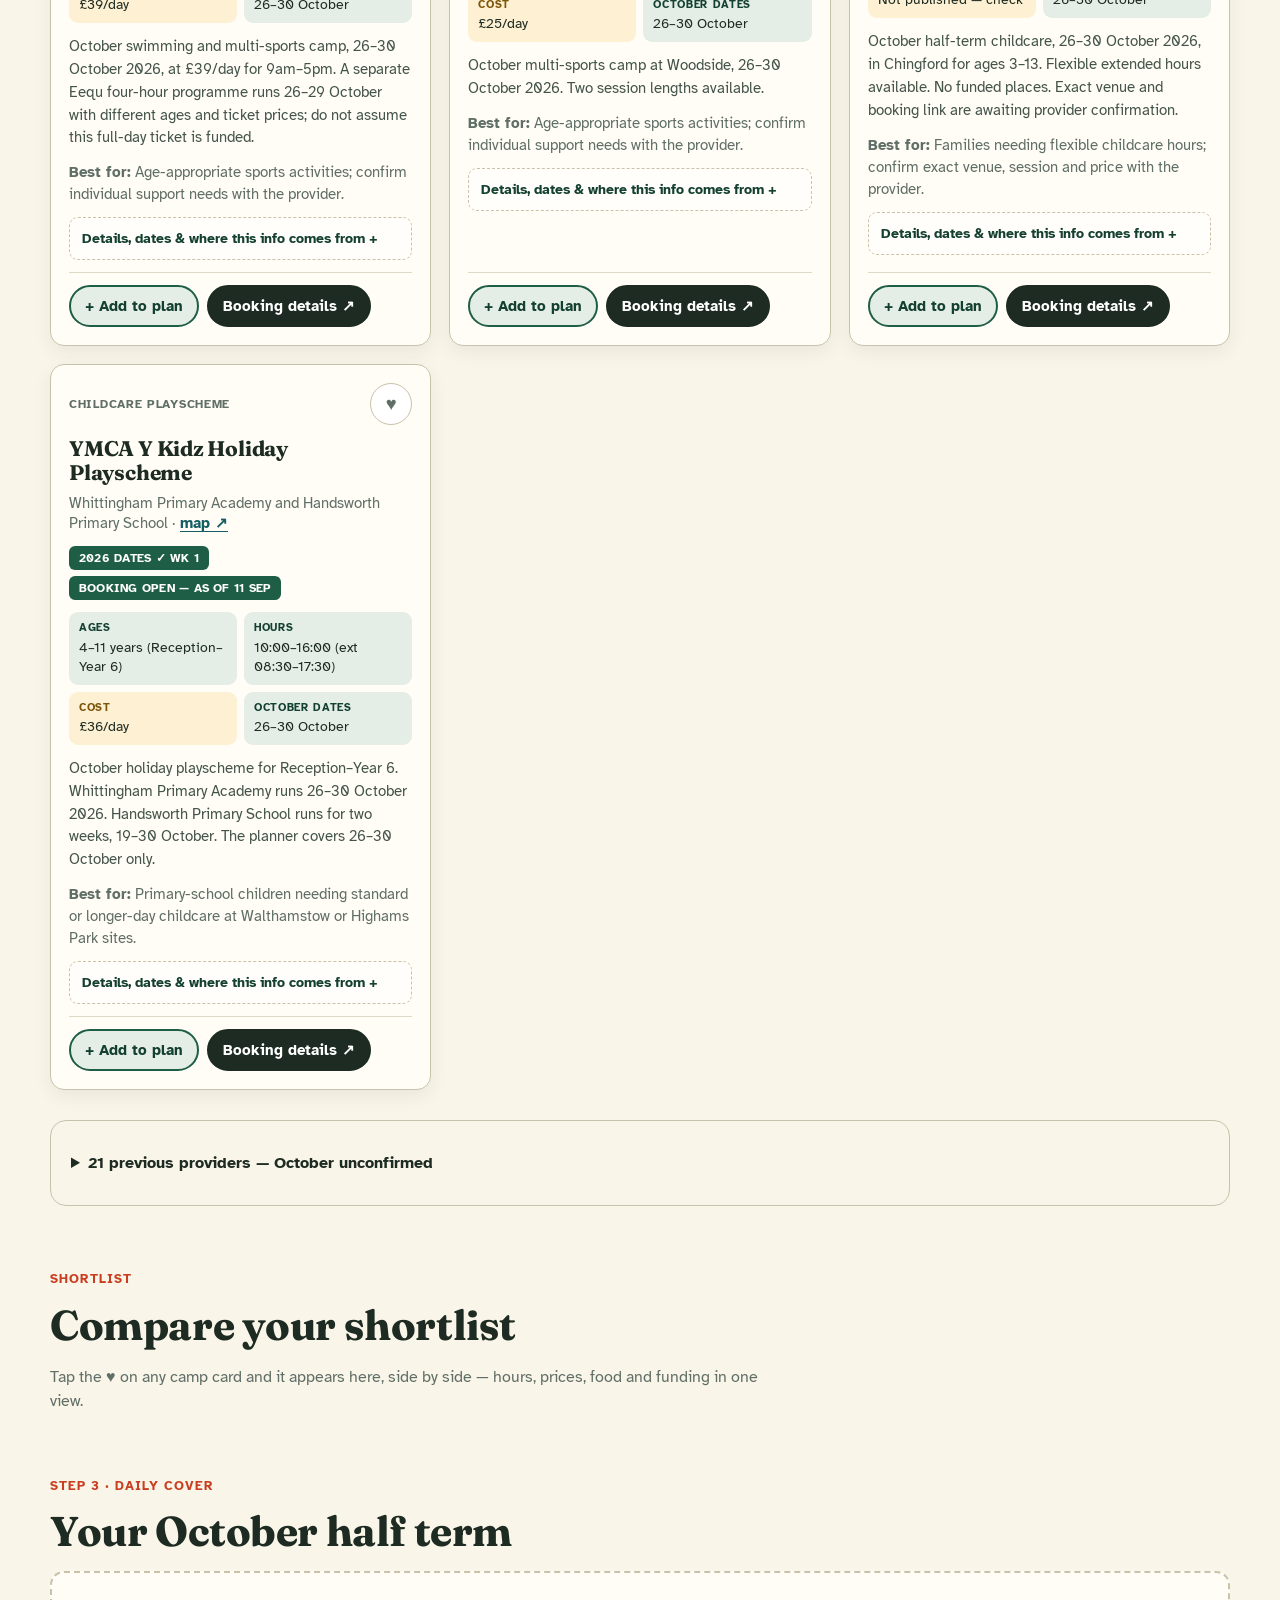
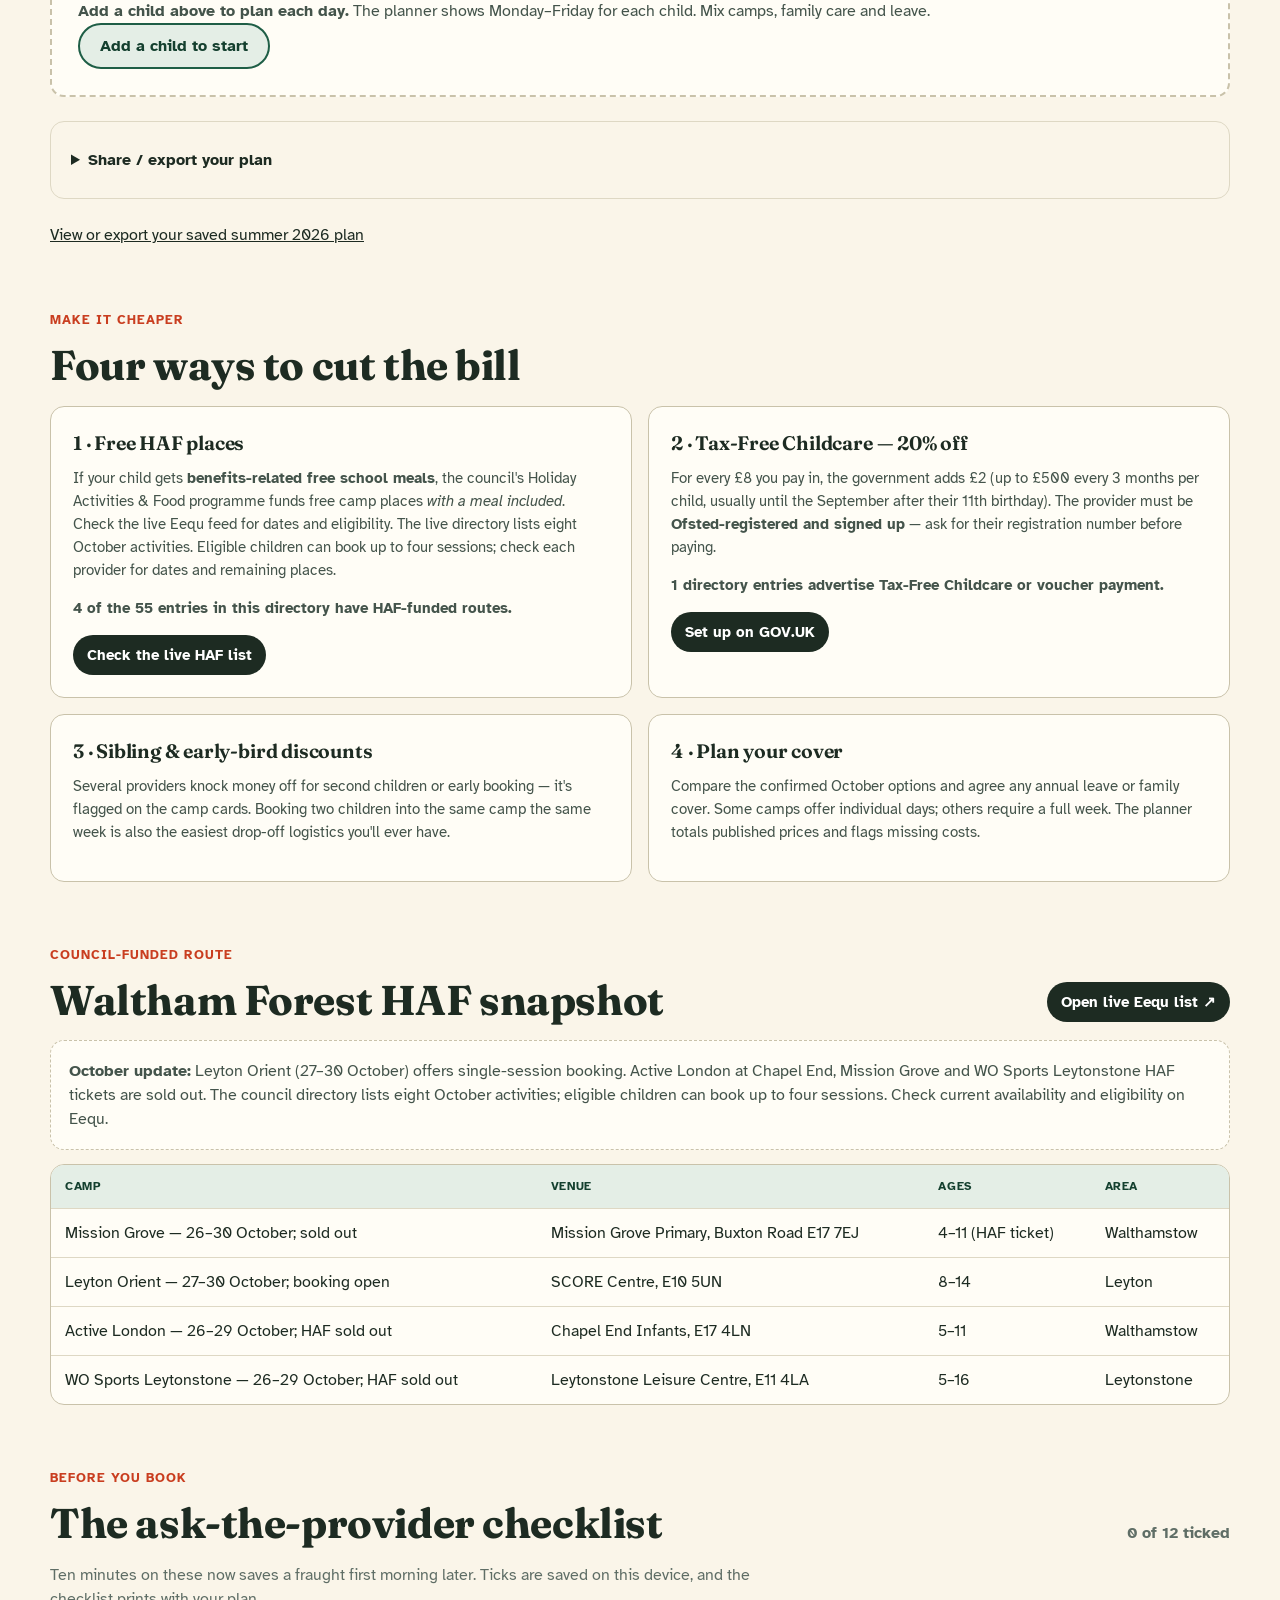
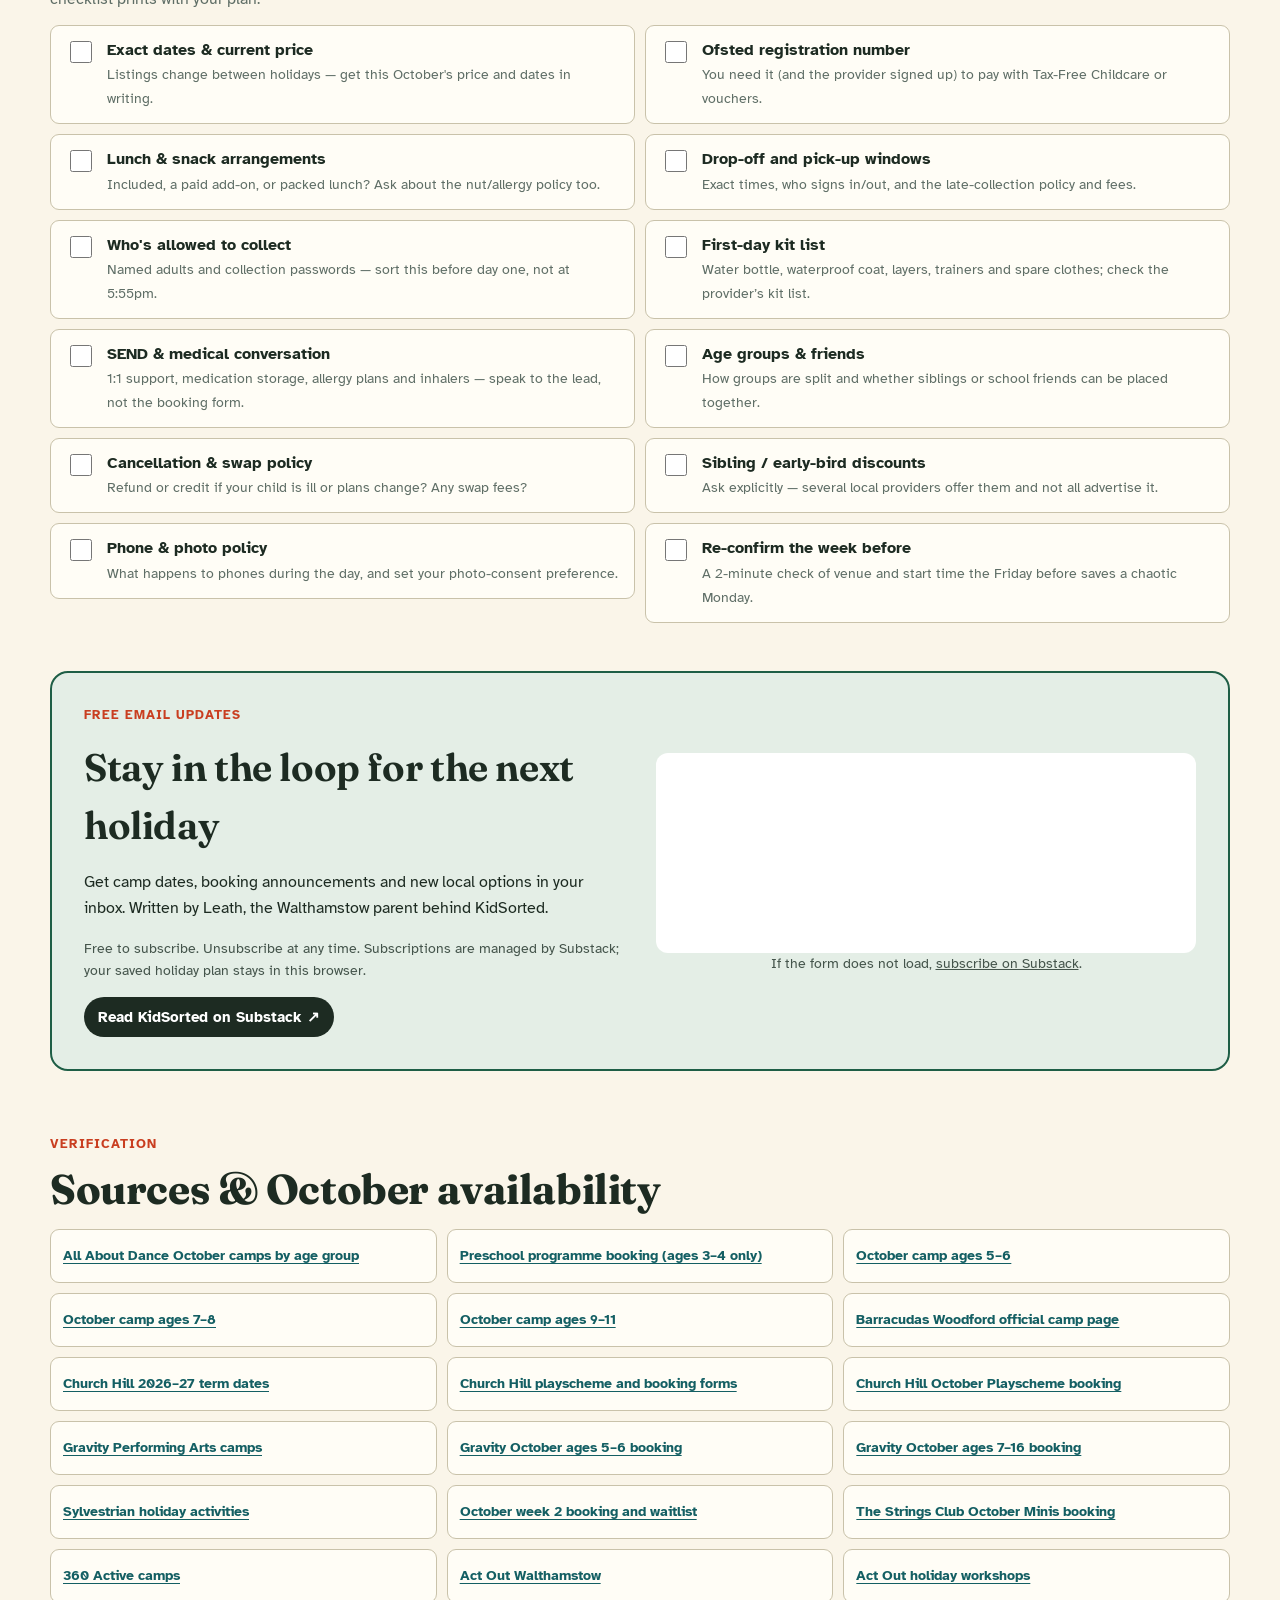
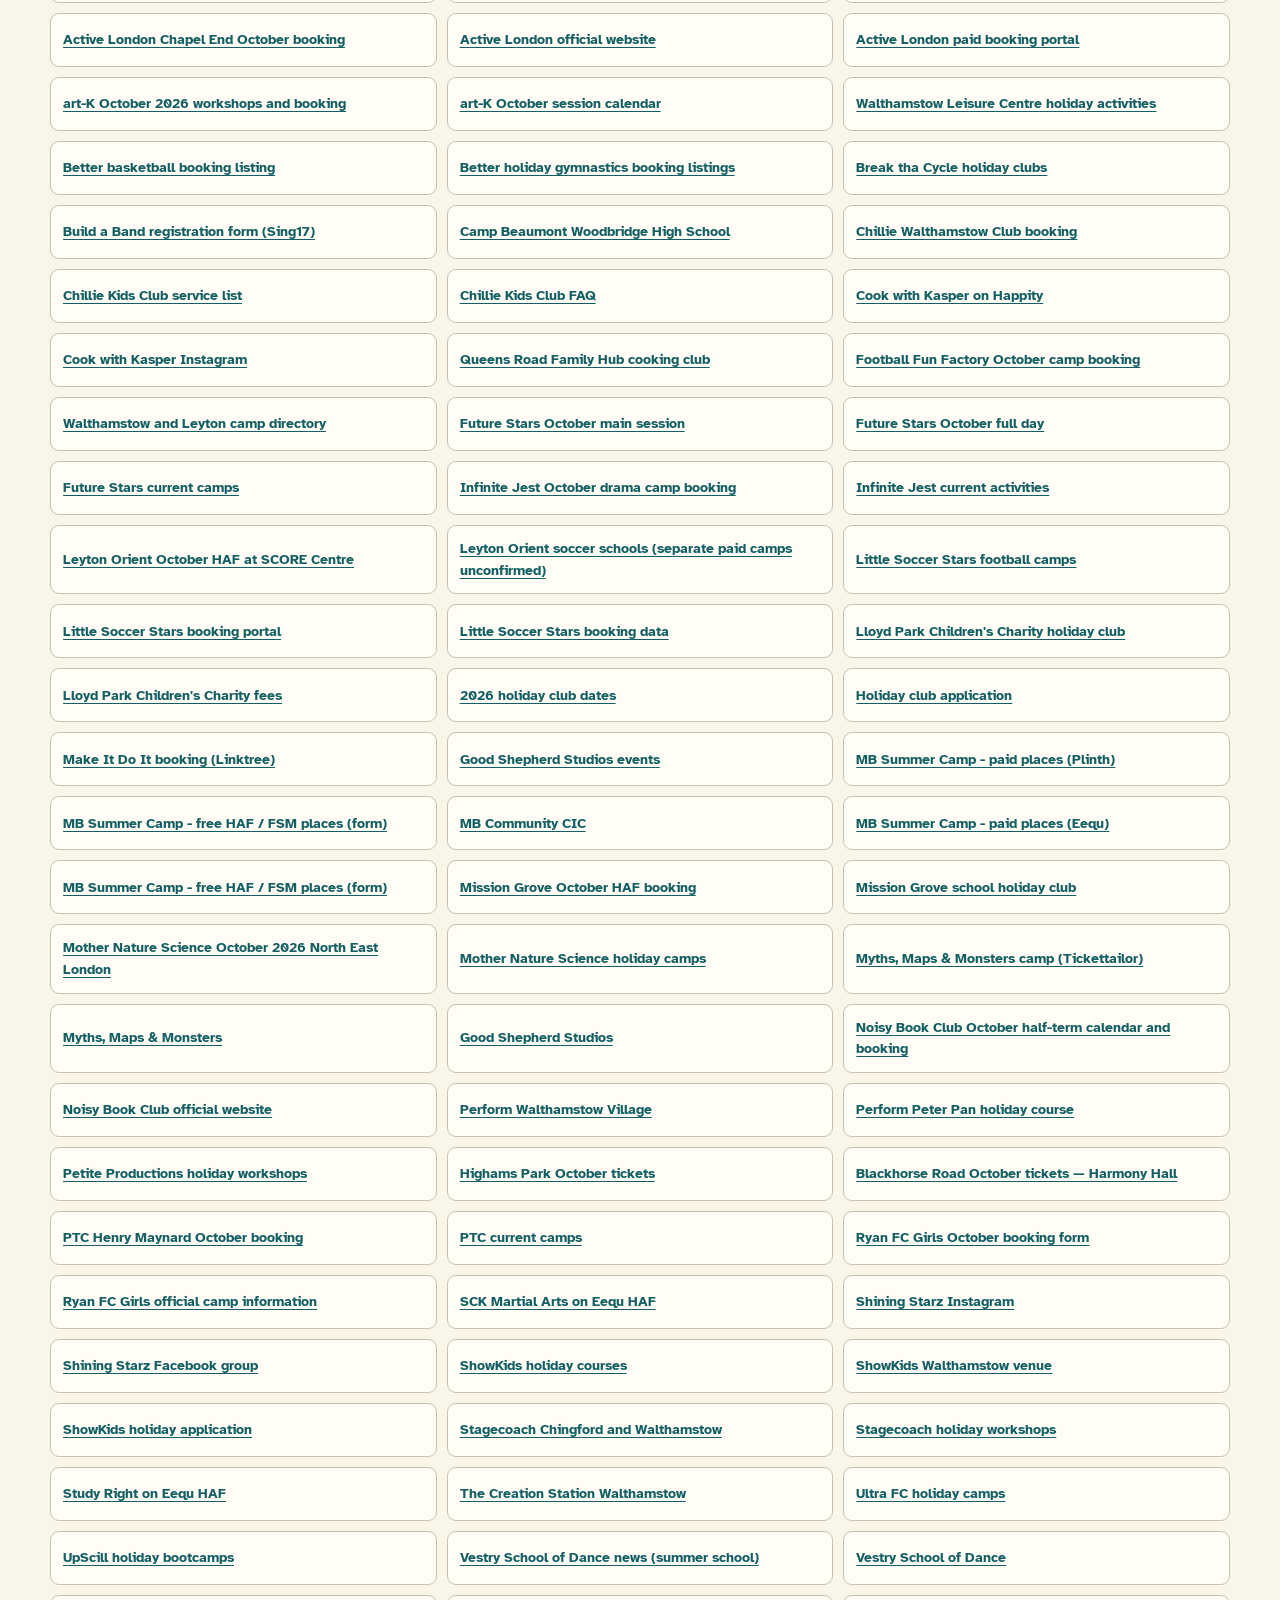
==== commit e569dd94: "Update October camp availability for 23 October" ====
--- a/index.html
+++ b/index.html
@@ -55,7 +55,7 @@
       </nav>
 
       <div class="hero-content" id="top">
-        <p class="eyebrow">Walthamstow &amp; nearby · October half term 2026 · 26–30 October · refreshed 22 October 2026</p>
+        <p class="eyebrow">Walthamstow &amp; nearby · October half term 2026 · 26–30 October · refreshed 23 October 2026</p>
         <h1>October half term, <em>sorted.</em></h1>
         <p class="hero-copy">
           Plan cover for 26–30 October with local camps and a budget calculator.
@@ -442,7 +442,7 @@
         Built as a local parent-facing planning aid. Prices, dates and places
         change fast in camp season — always confirm dates, eligibility,
         Ofsted/registration status, SEND support and prices with the provider
-        before booking. October listings were refreshed on 22 October 2026. Daily checks review every provider; each card records its latest check and any unresolved details. Unconfirmed provider details retain their earlier verification dates. Your plan, shortlist and ticks are stored only in
+        before booking. October listings were refreshed on 23 October 2026. Daily checks review every provider; each card records its latest check and any unresolved details. Unconfirmed provider details retain their earlier verification dates. Your plan, shortlist and ticks are stored only in
         this browser. Visitor numbers are counted with Cloudflare's cookieless,
         privacy-friendly analytics — no personal data, and nothing about your plan.
       </p>
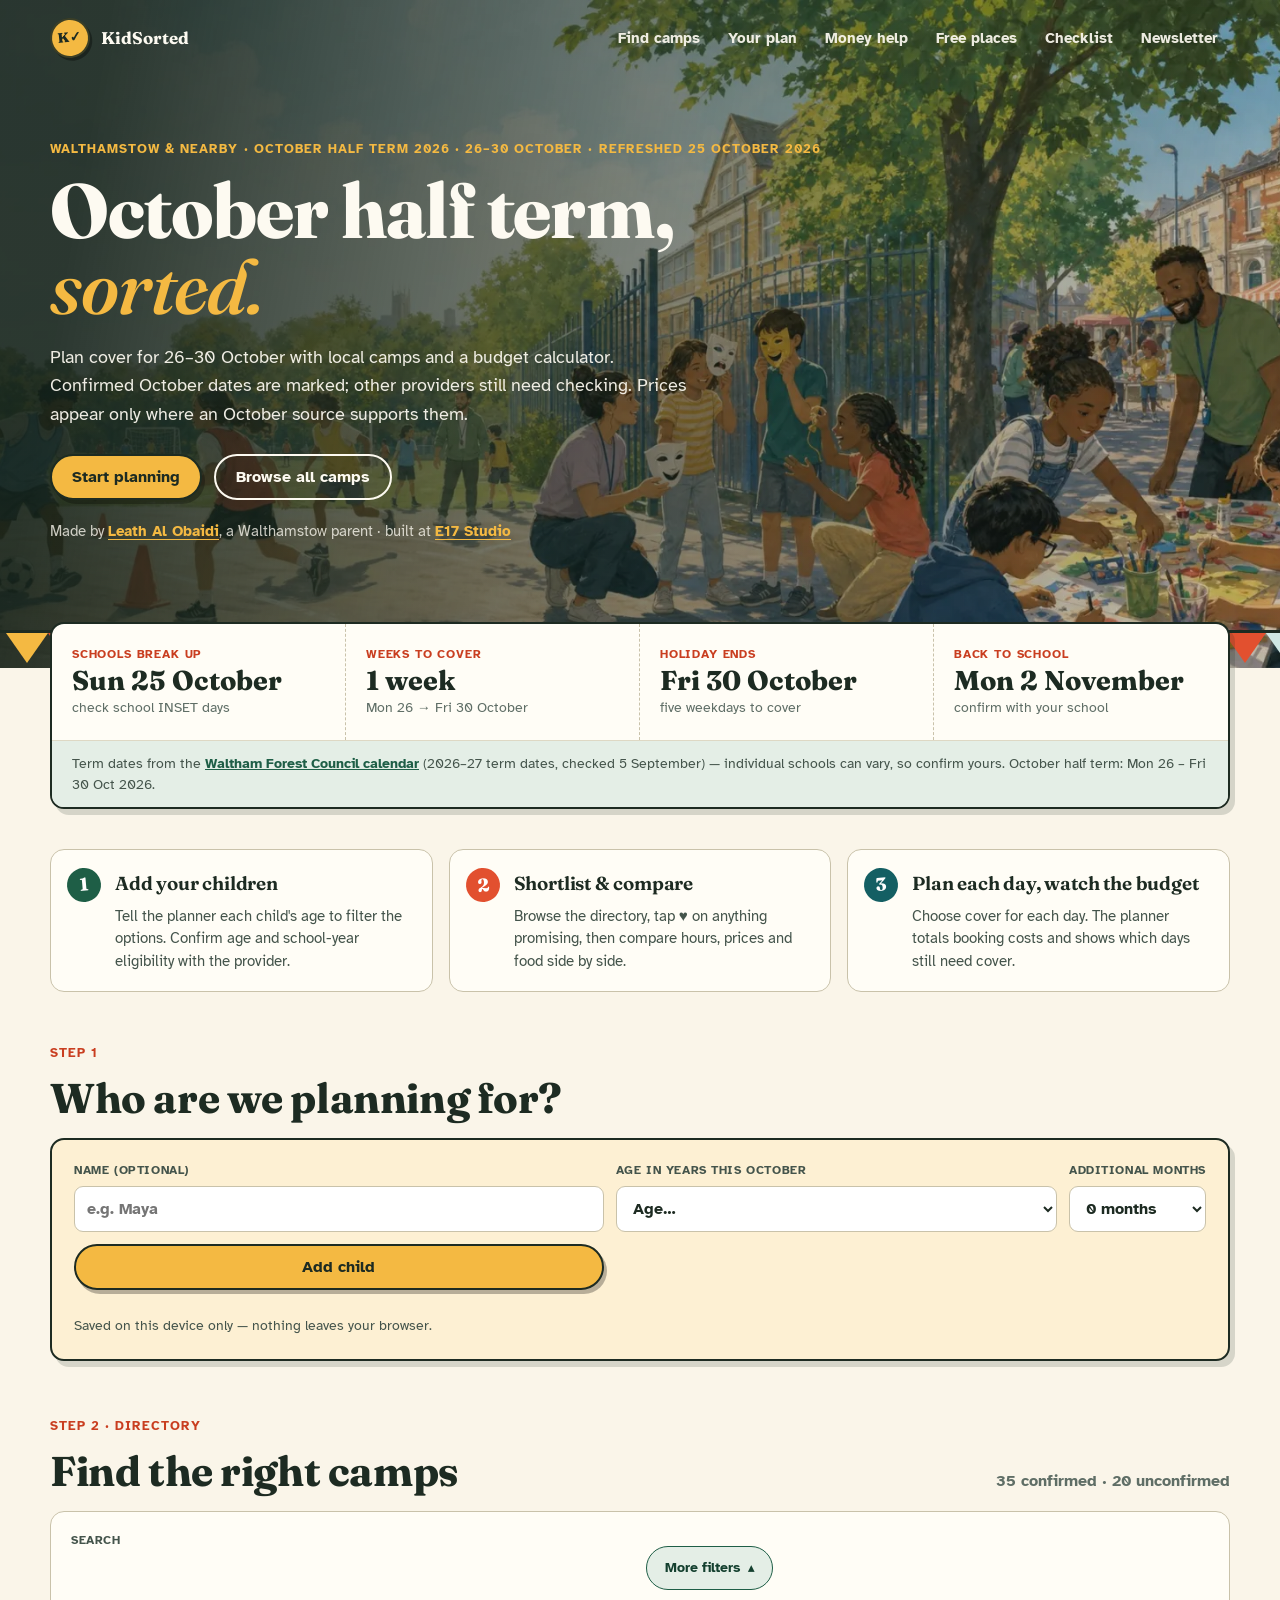
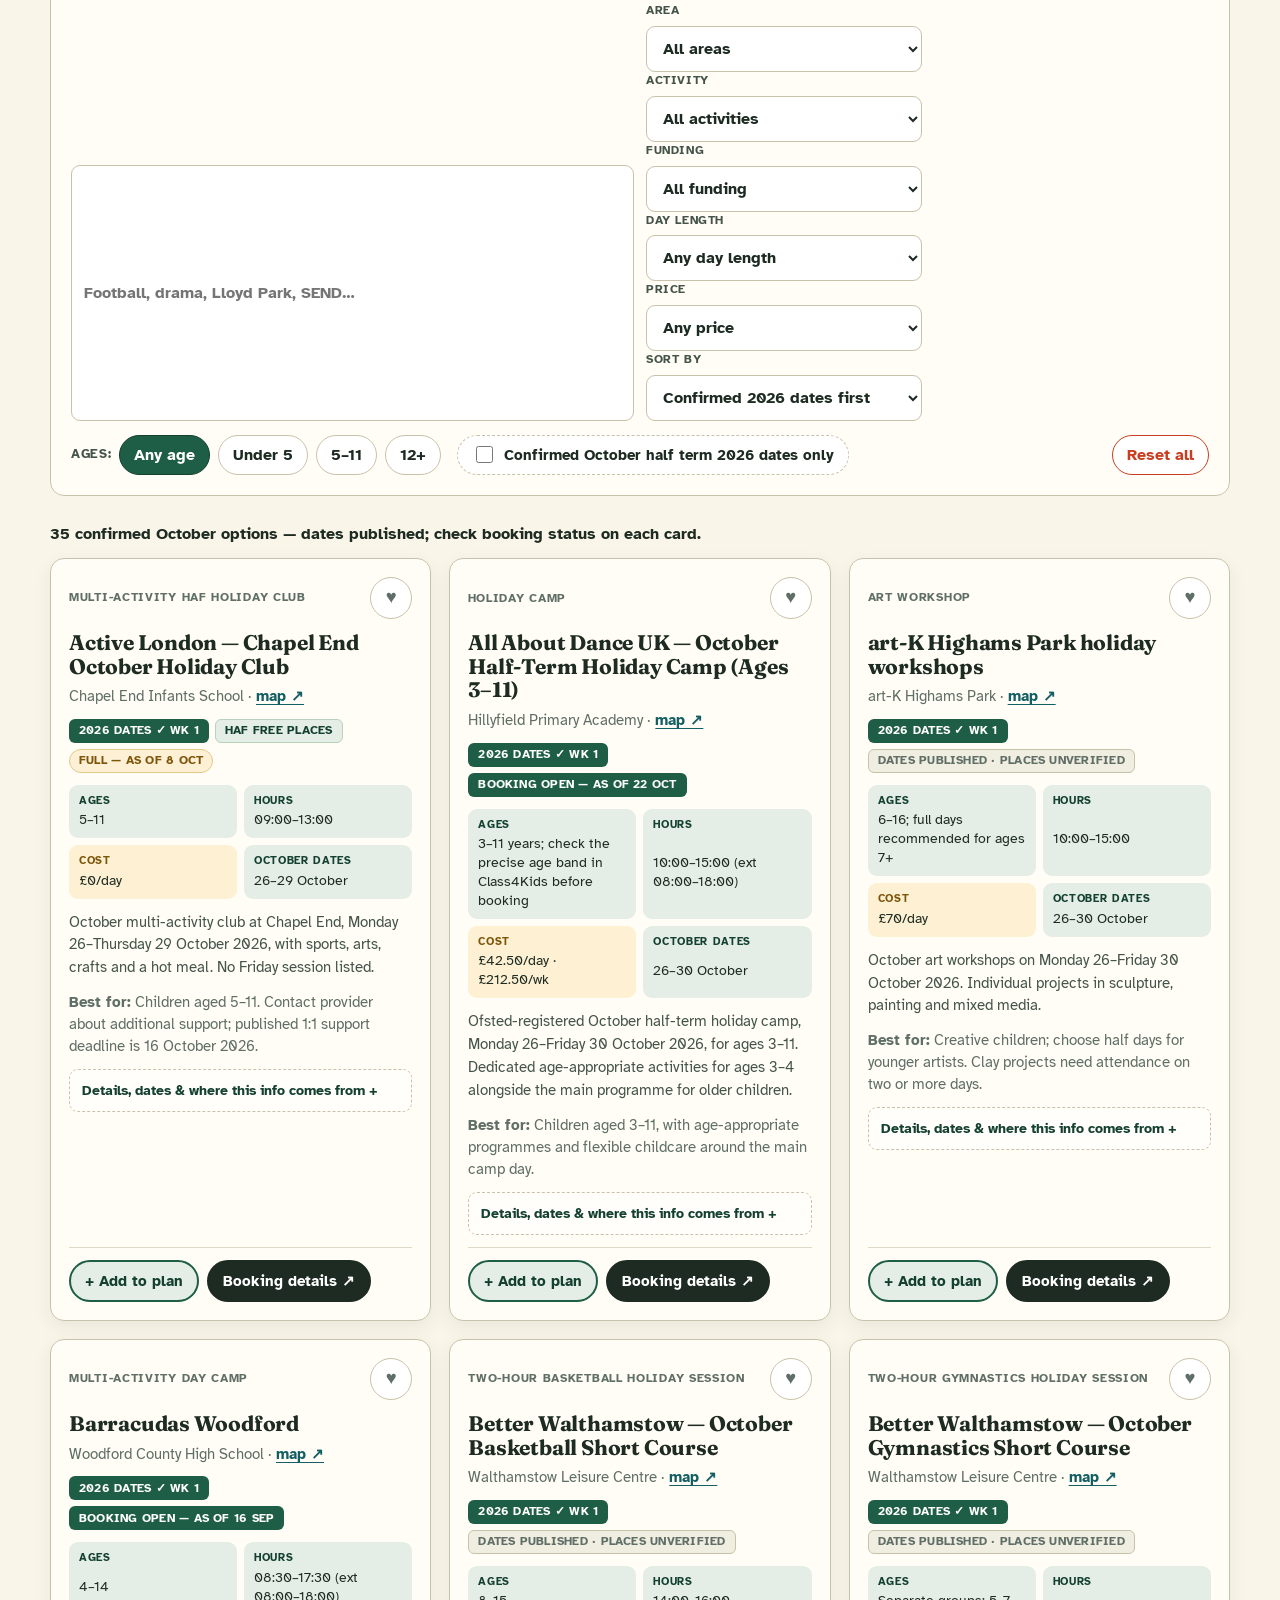
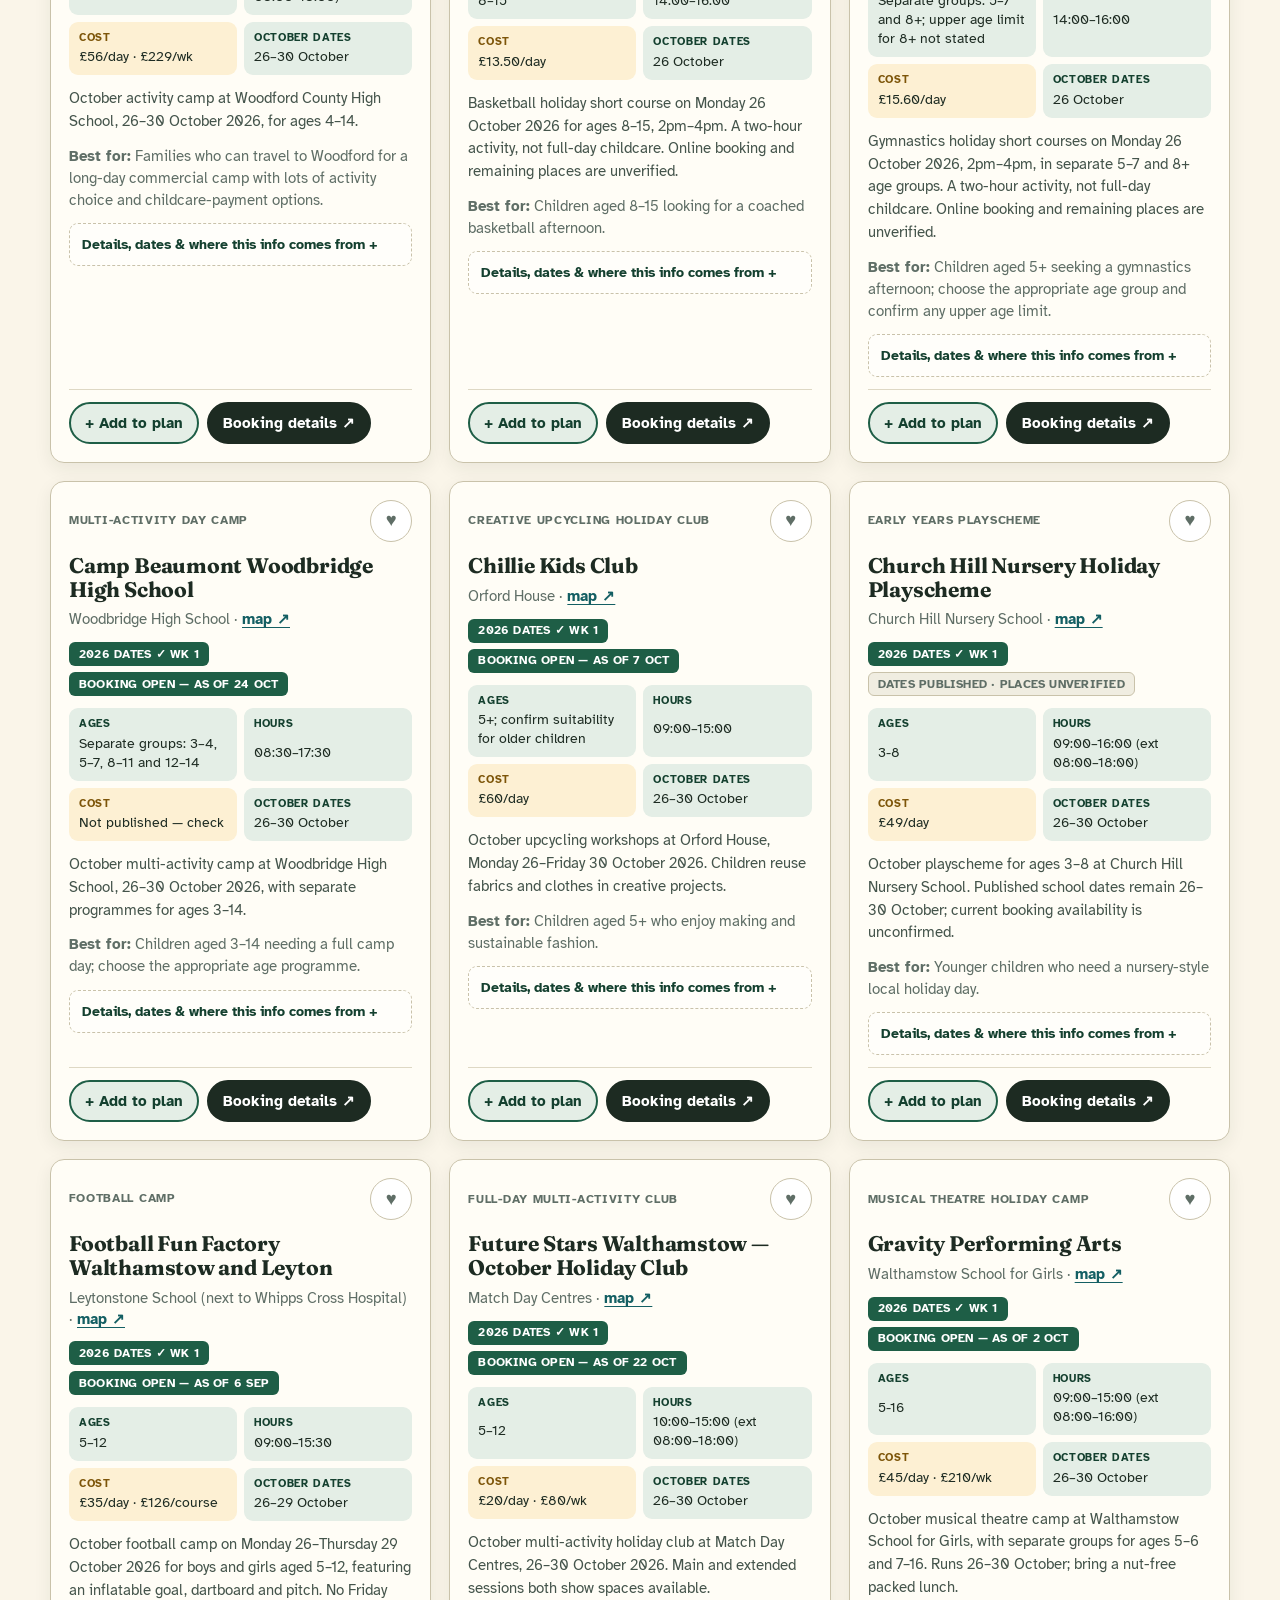
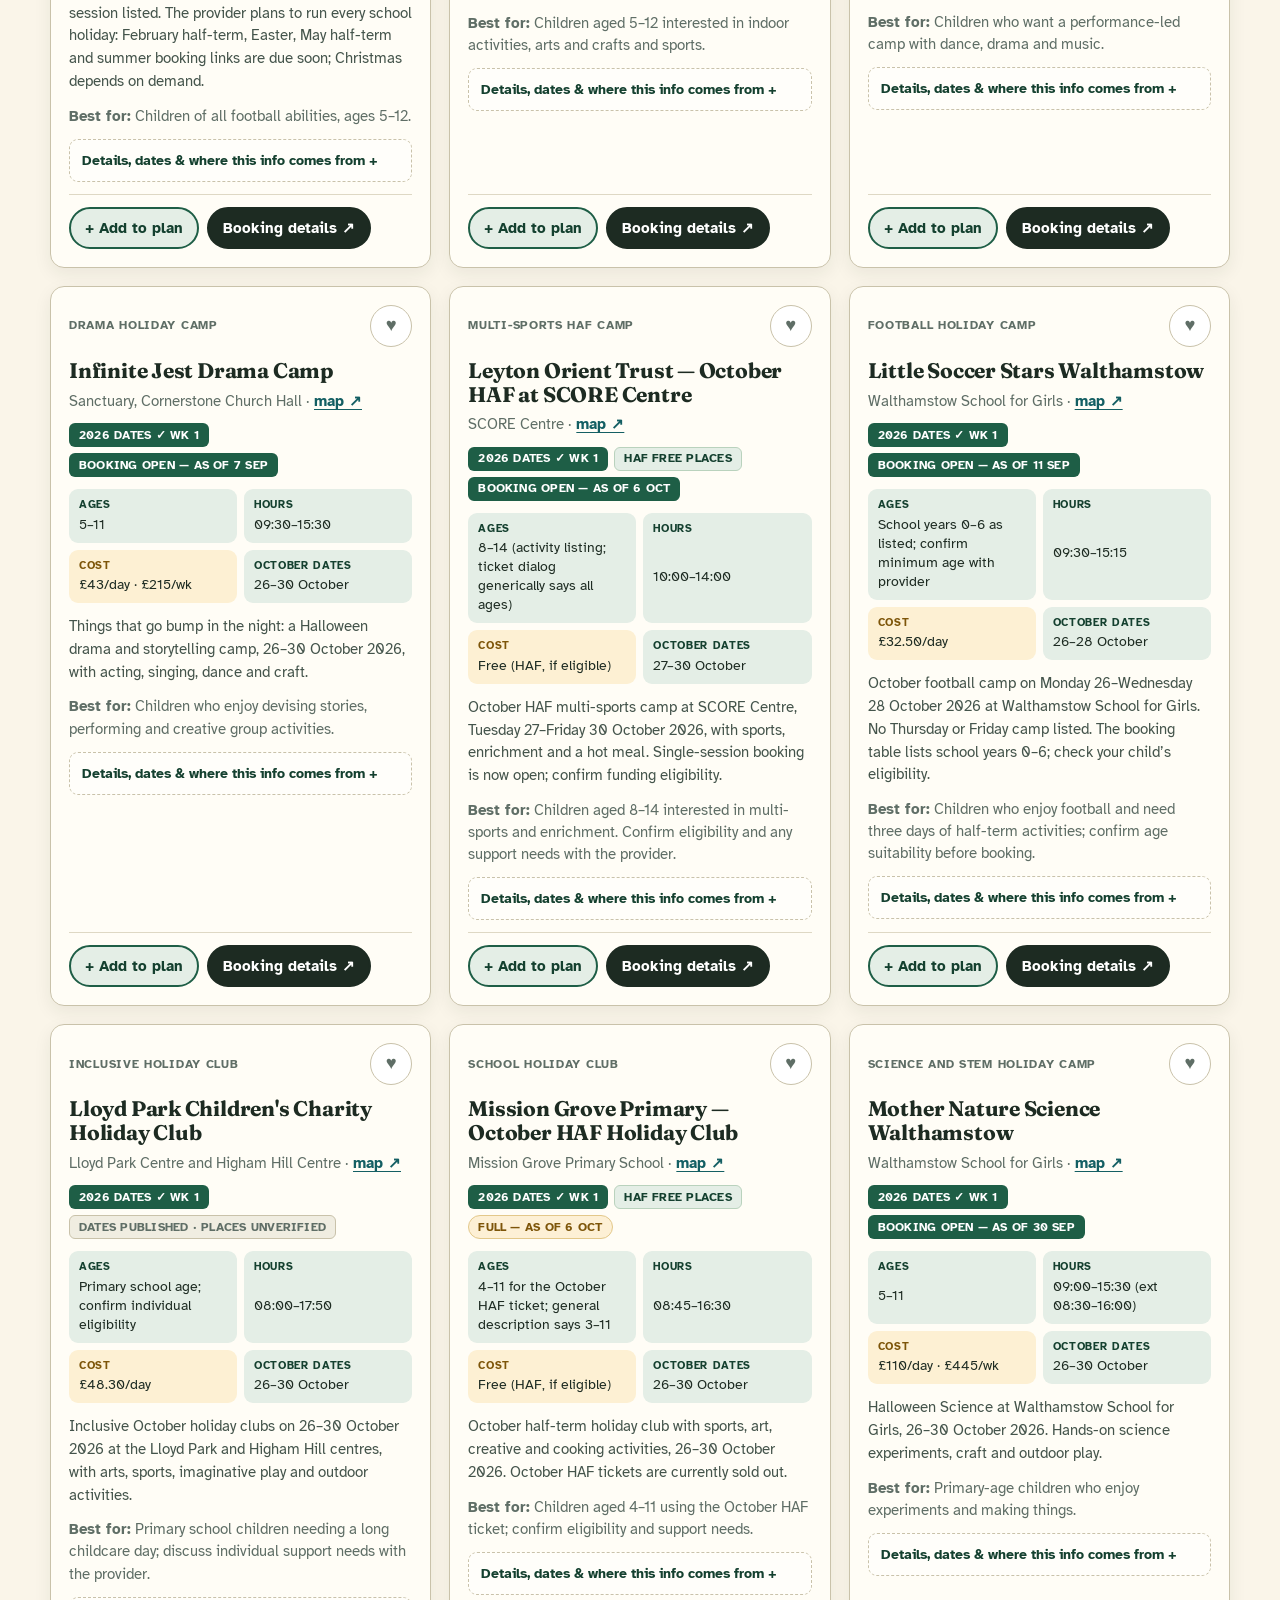
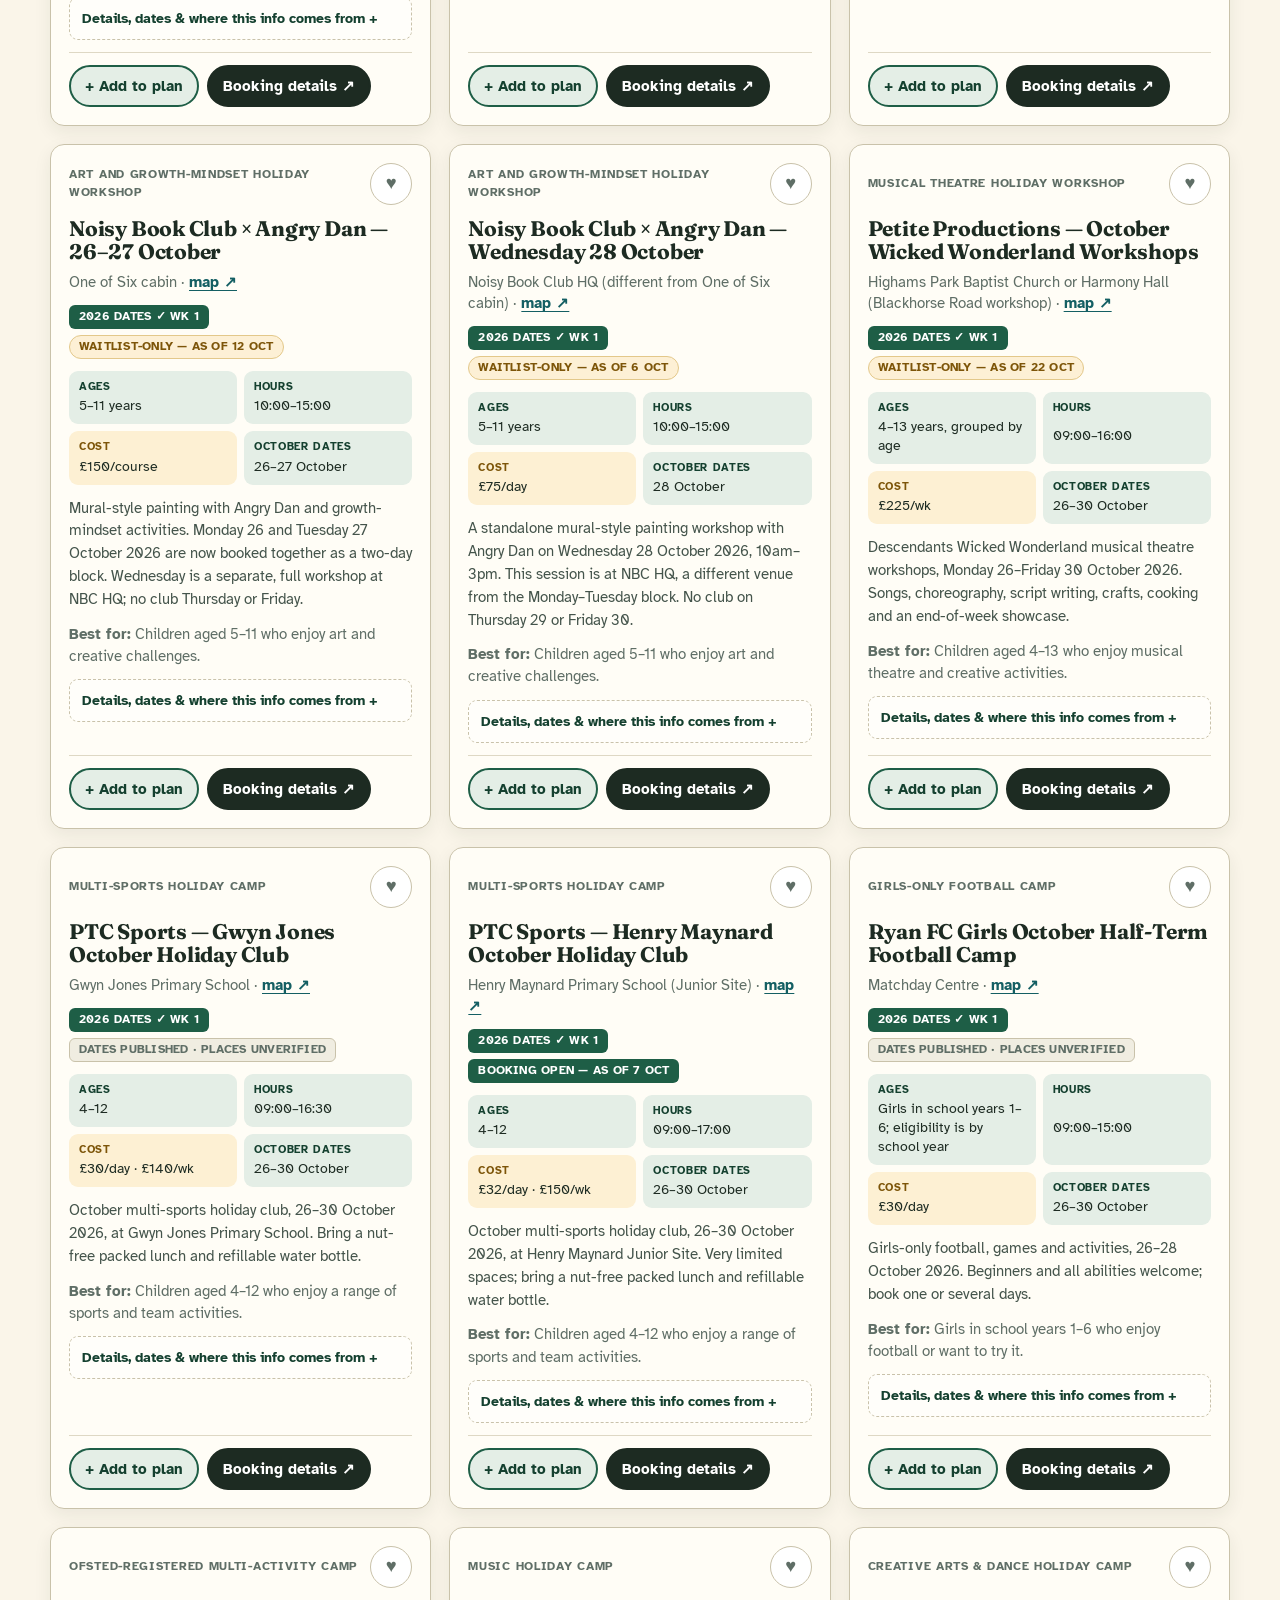
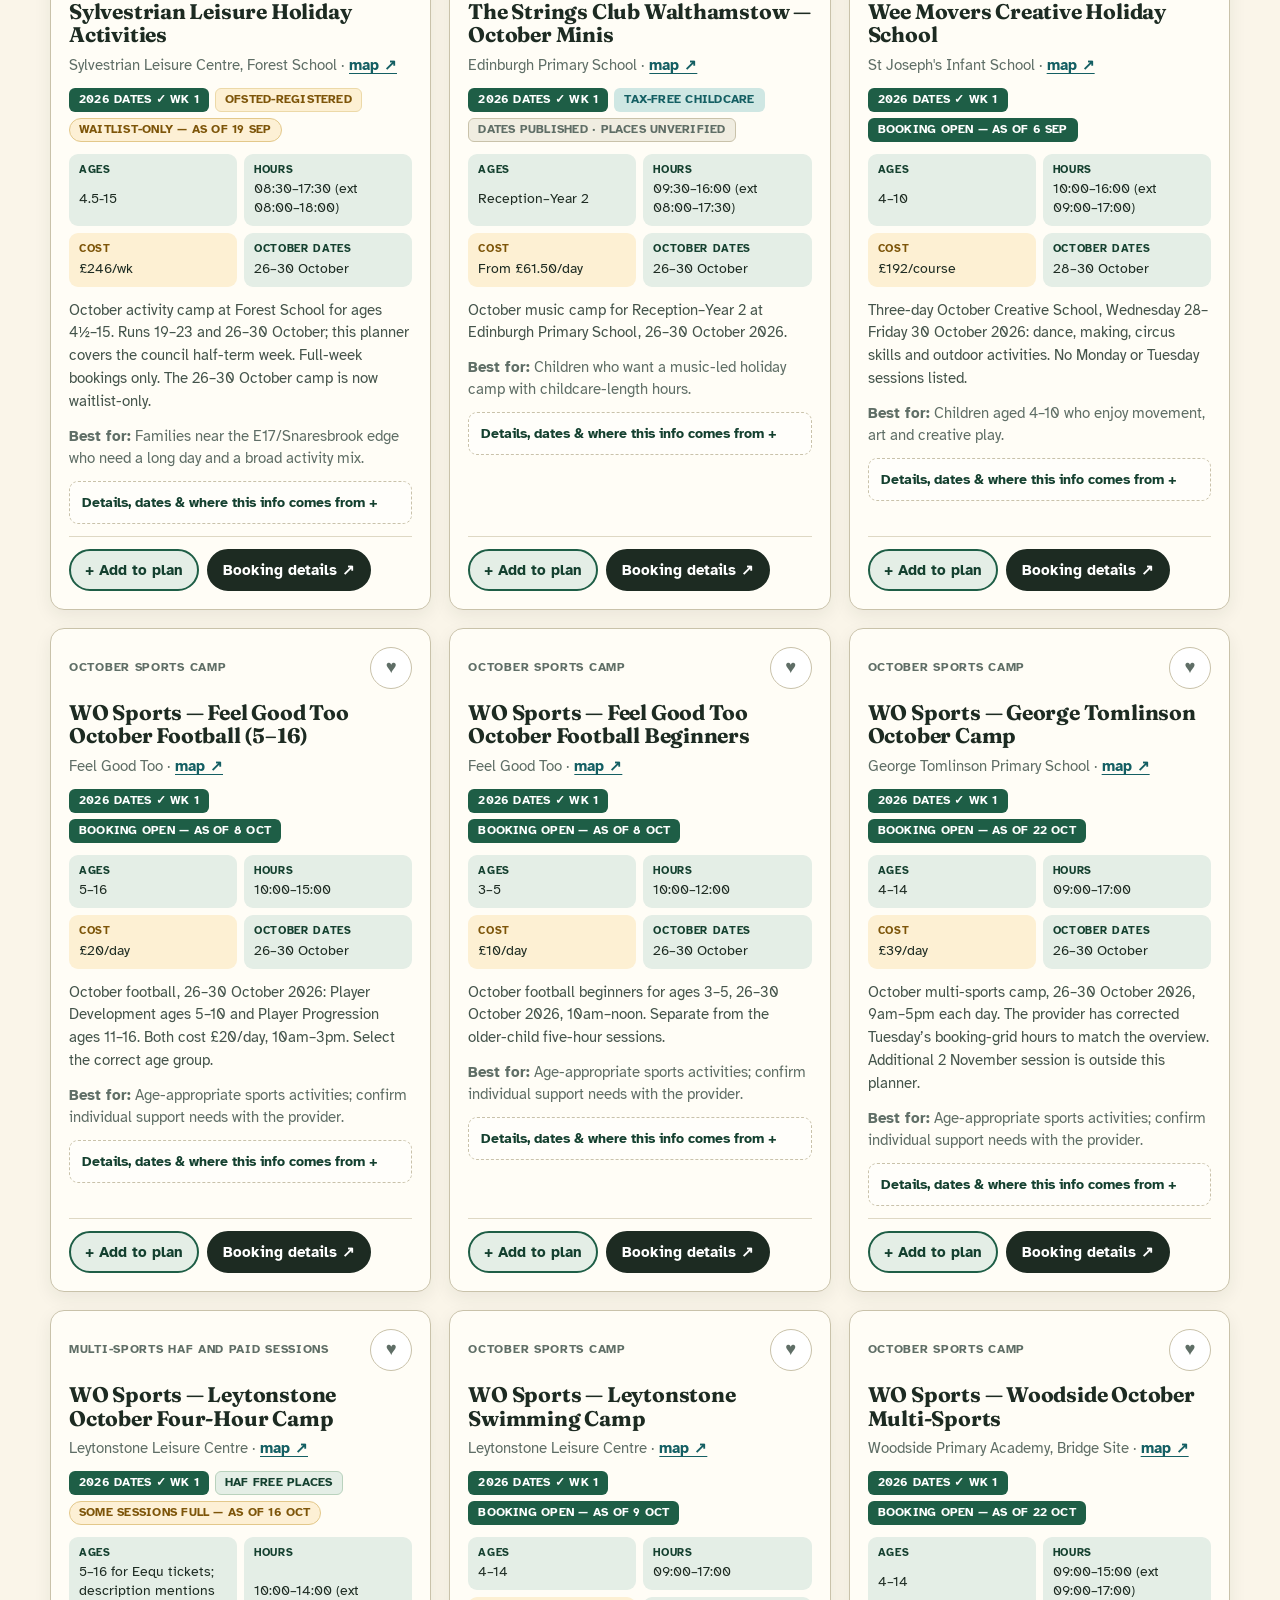
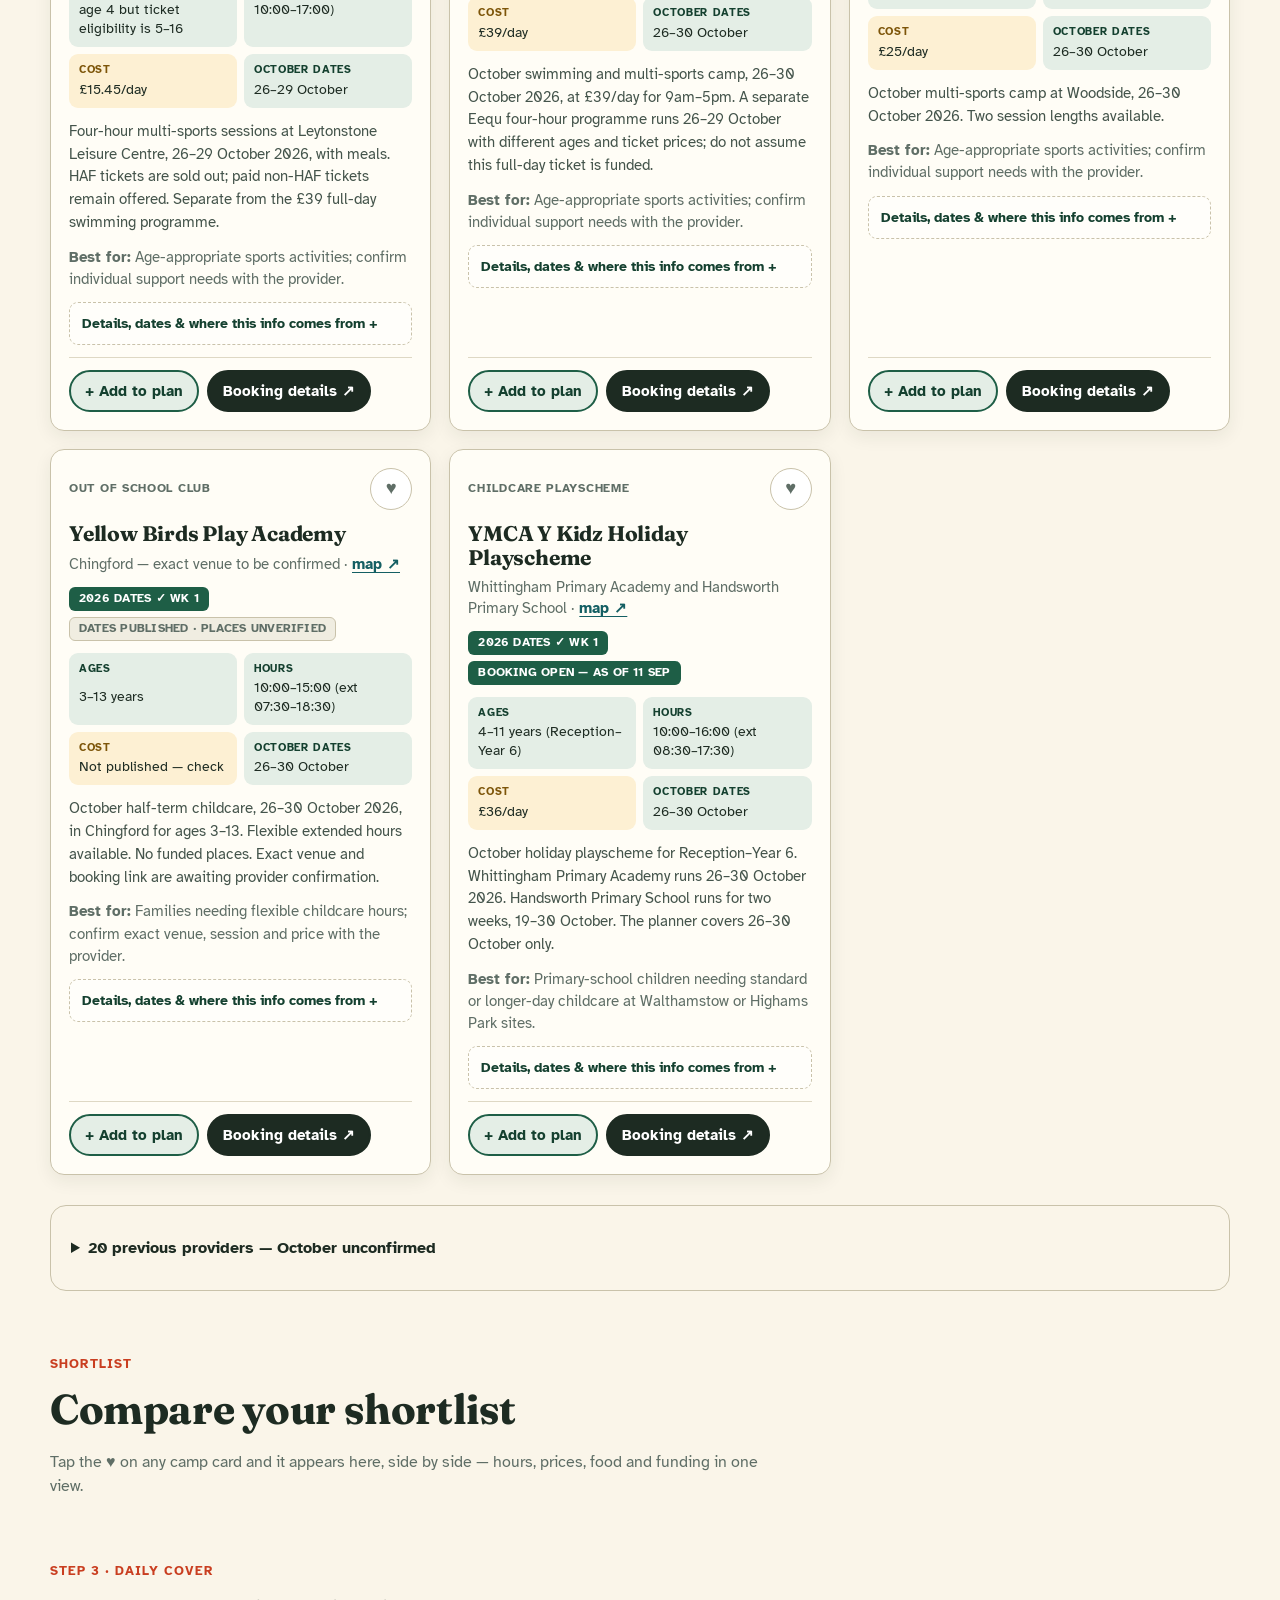
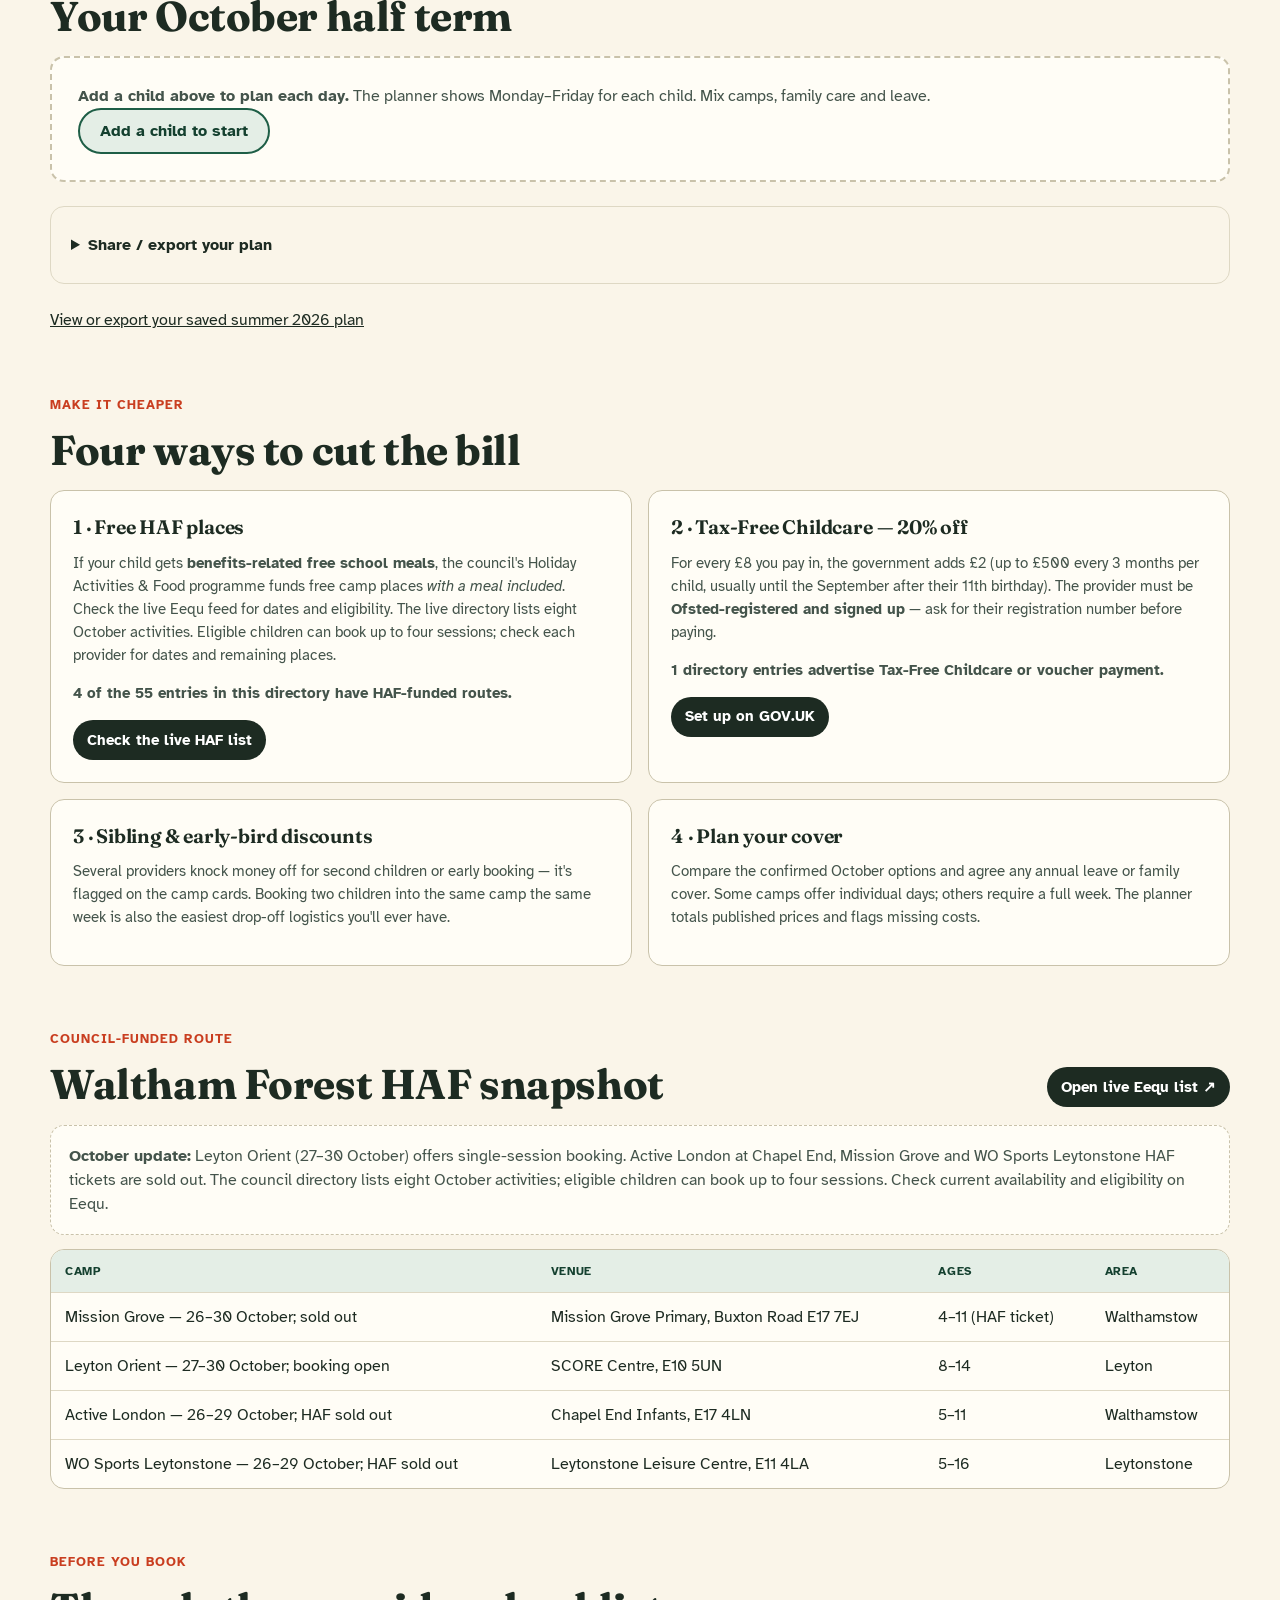
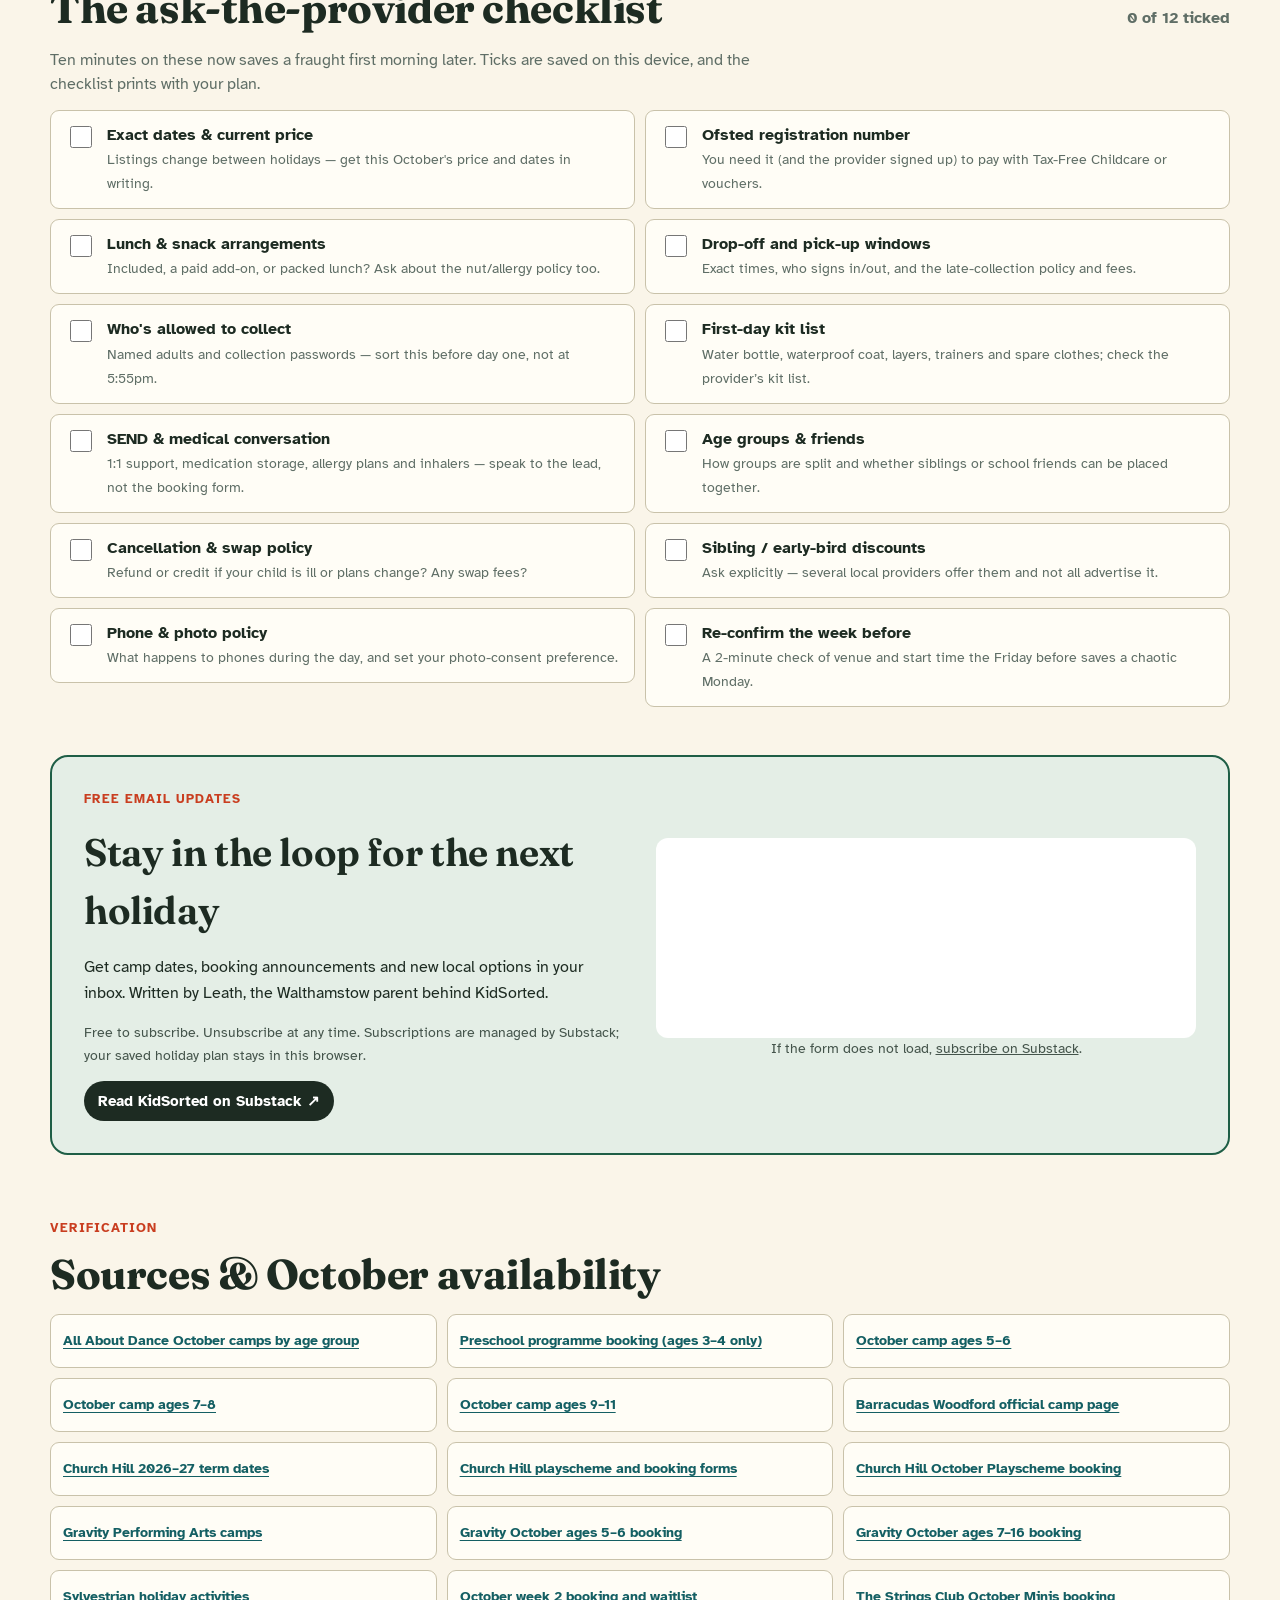
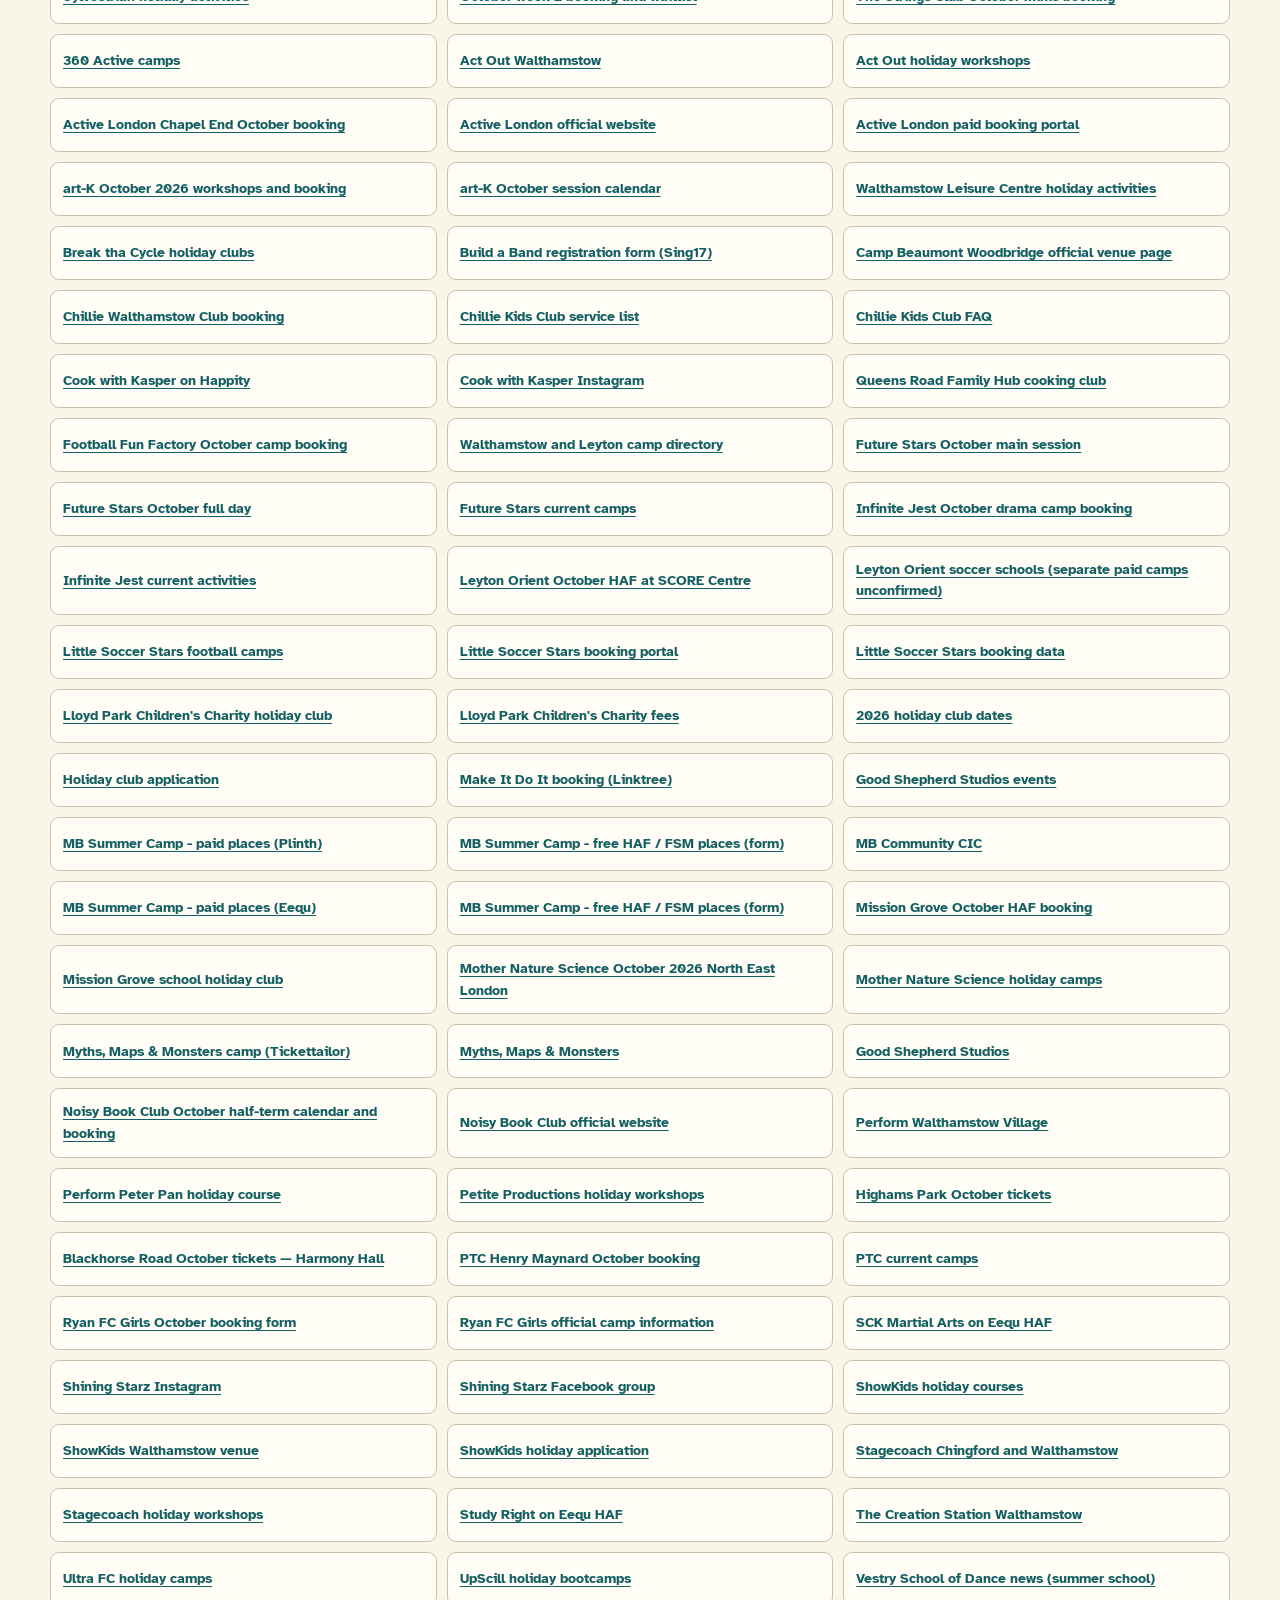
==== commit 43170611: "Update October camp availability for 25 October" ====
--- a/index.html
+++ b/index.html
@@ -55,7 +55,7 @@
       </nav>
 
       <div class="hero-content" id="top">
-        <p class="eyebrow">Walthamstow &amp; nearby · October half term 2026 · 26–30 October · refreshed 23 October 2026</p>
+        <p class="eyebrow">Walthamstow &amp; nearby · October half term 2026 · 26–30 October · refreshed 25 October 2026</p>
         <h1>October half term, <em>sorted.</em></h1>
         <p class="hero-copy">
           Plan cover for 26–30 October with local camps and a budget calculator.
@@ -79,7 +79,7 @@
       <section class="dates-band" id="dates" aria-label="Key October half term 2026 dates">
         <div class="date-card">
           <span class="date-label">Schools break up</span>
-          <span class="date-value">Fri 23 October</span>
+          <span class="date-value">Sun 25 October</span>
           <span class="date-note">check school INSET days</span>
         </div>
         <div class="date-card">
@@ -442,7 +442,7 @@
         Built as a local parent-facing planning aid. Prices, dates and places
         change fast in camp season — always confirm dates, eligibility,
         Ofsted/registration status, SEND support and prices with the provider
-        before booking. October listings were refreshed on 23 October 2026. Daily checks review every provider; each card records its latest check and any unresolved details. Unconfirmed provider details retain their earlier verification dates. Your plan, shortlist and ticks are stored only in
+        before booking. October listings were refreshed on 25 October 2026. Daily checks review every provider; each card records its latest check and any unresolved details. Unconfirmed provider details retain their earlier verification dates. Your plan, shortlist and ticks are stored only in
         this browser. Visitor numbers are counted with Cloudflare's cookieless,
         privacy-friendly analytics — no personal data, and nothing about your plan.
       </p>
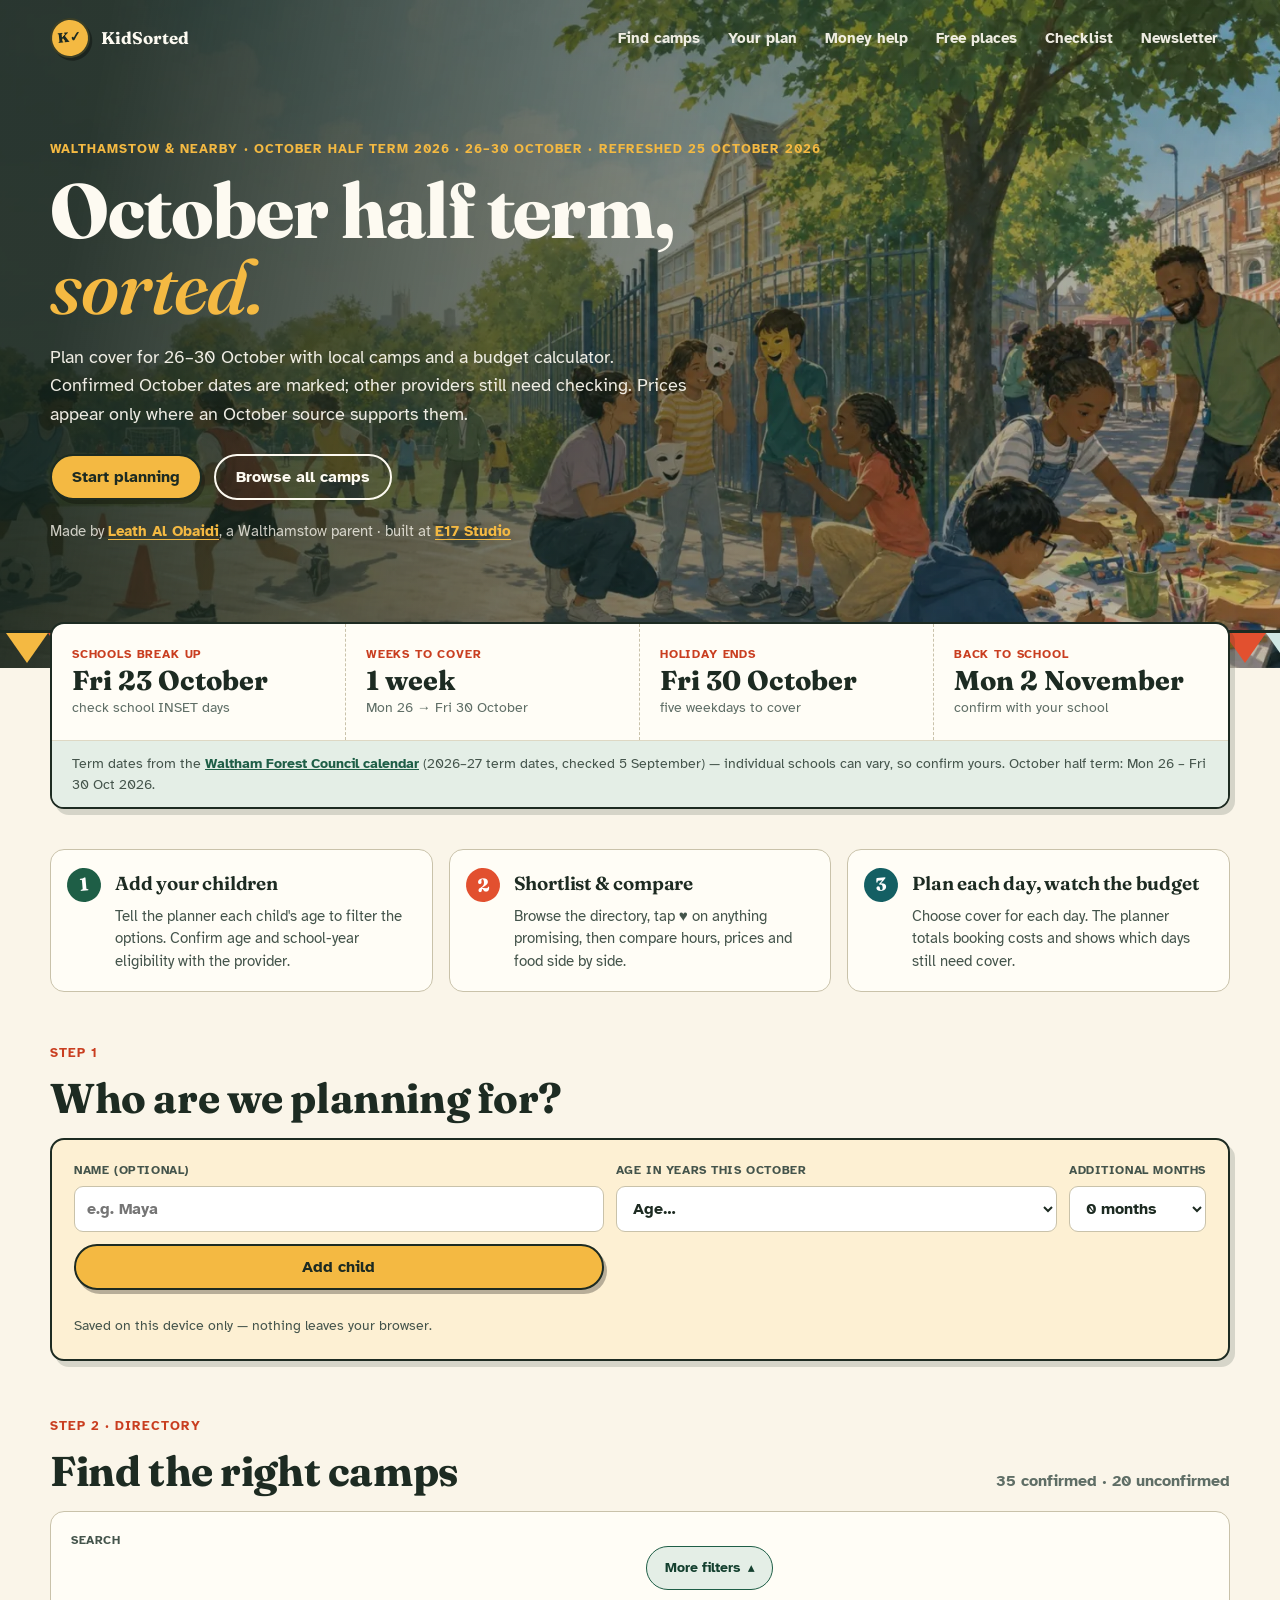
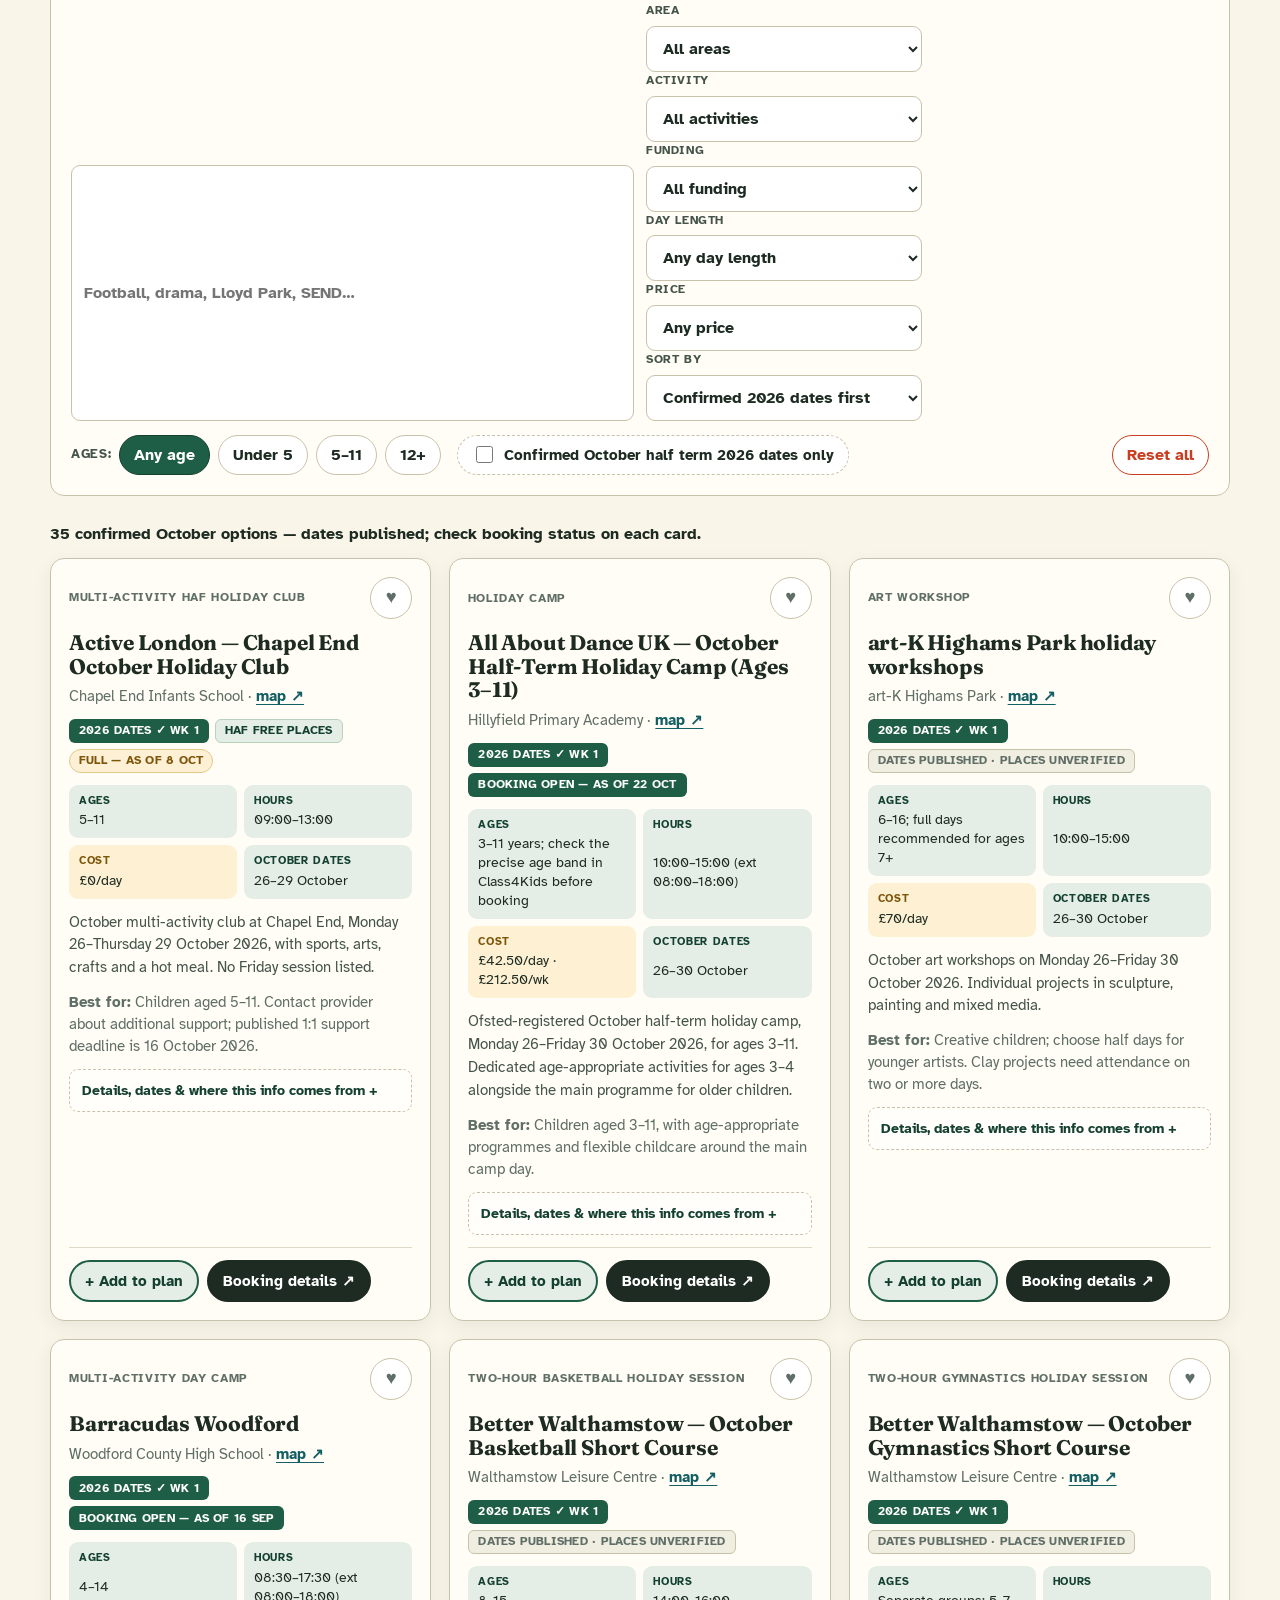
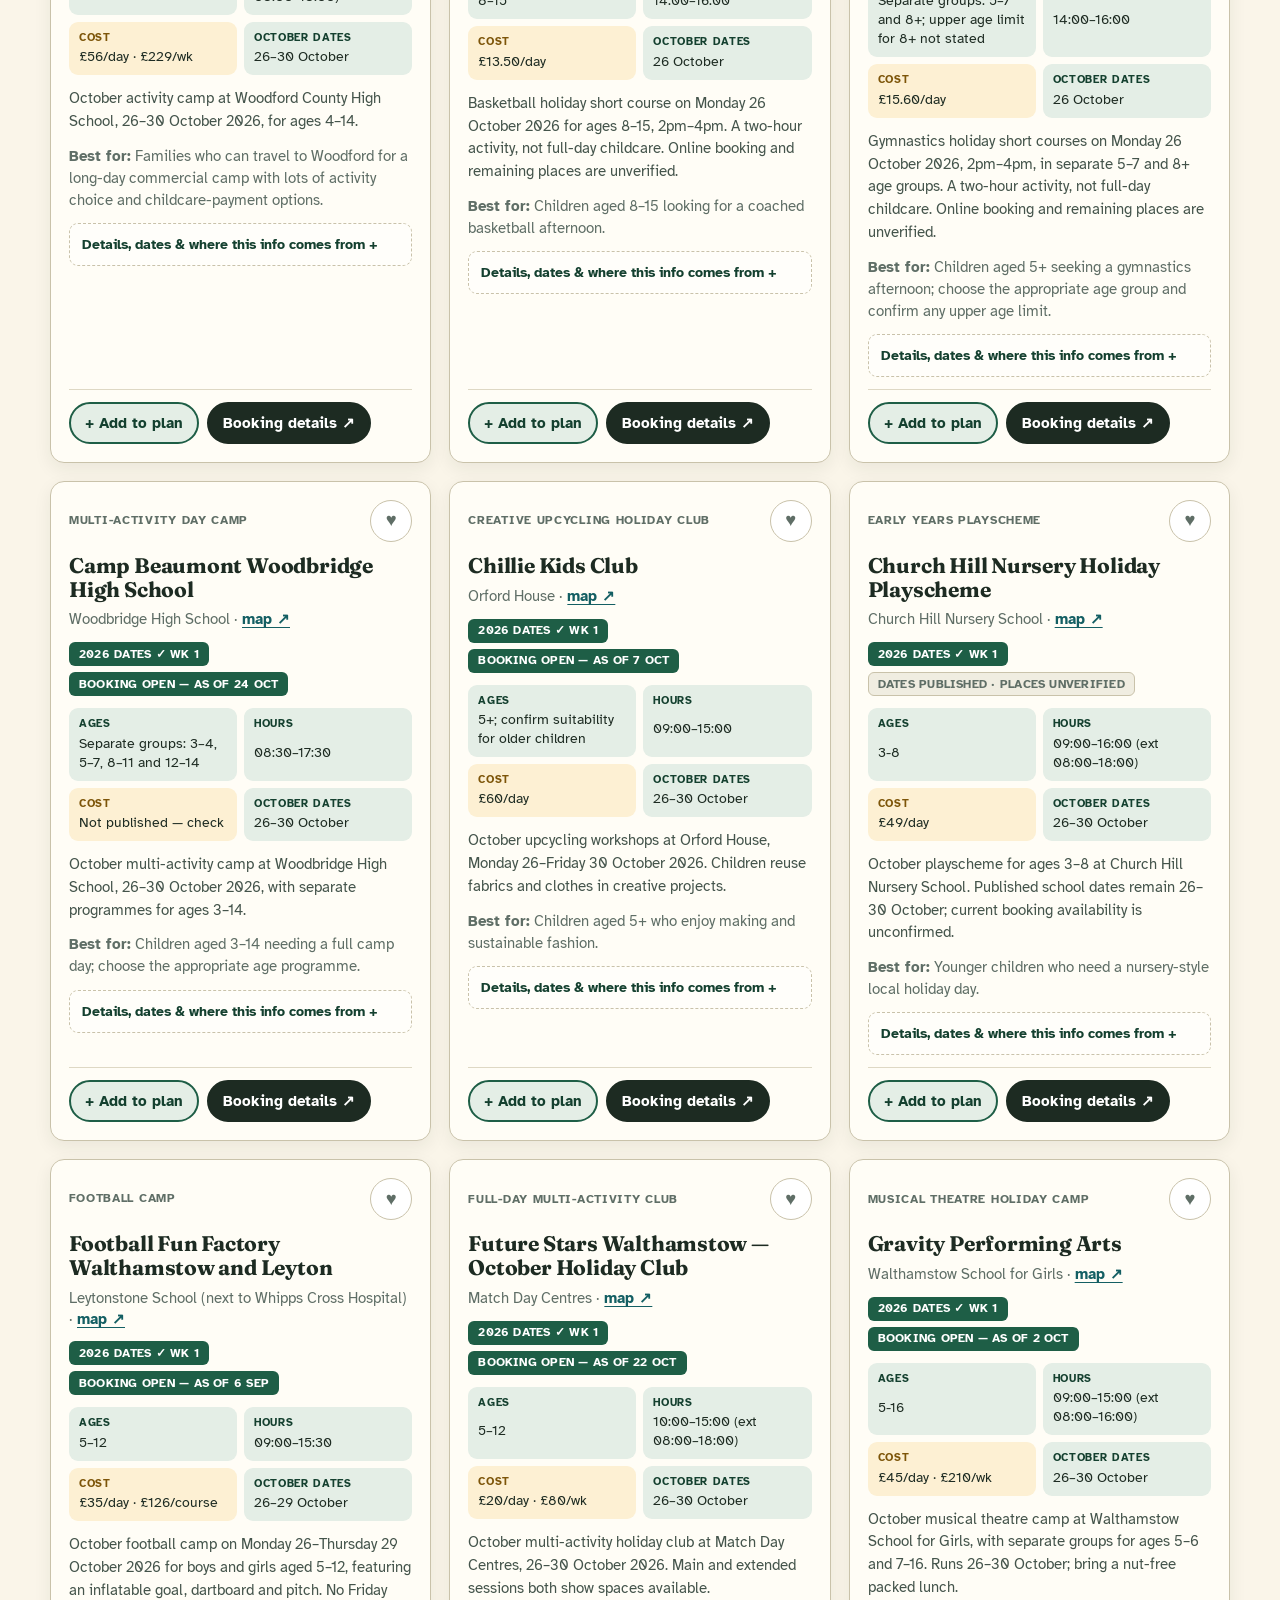
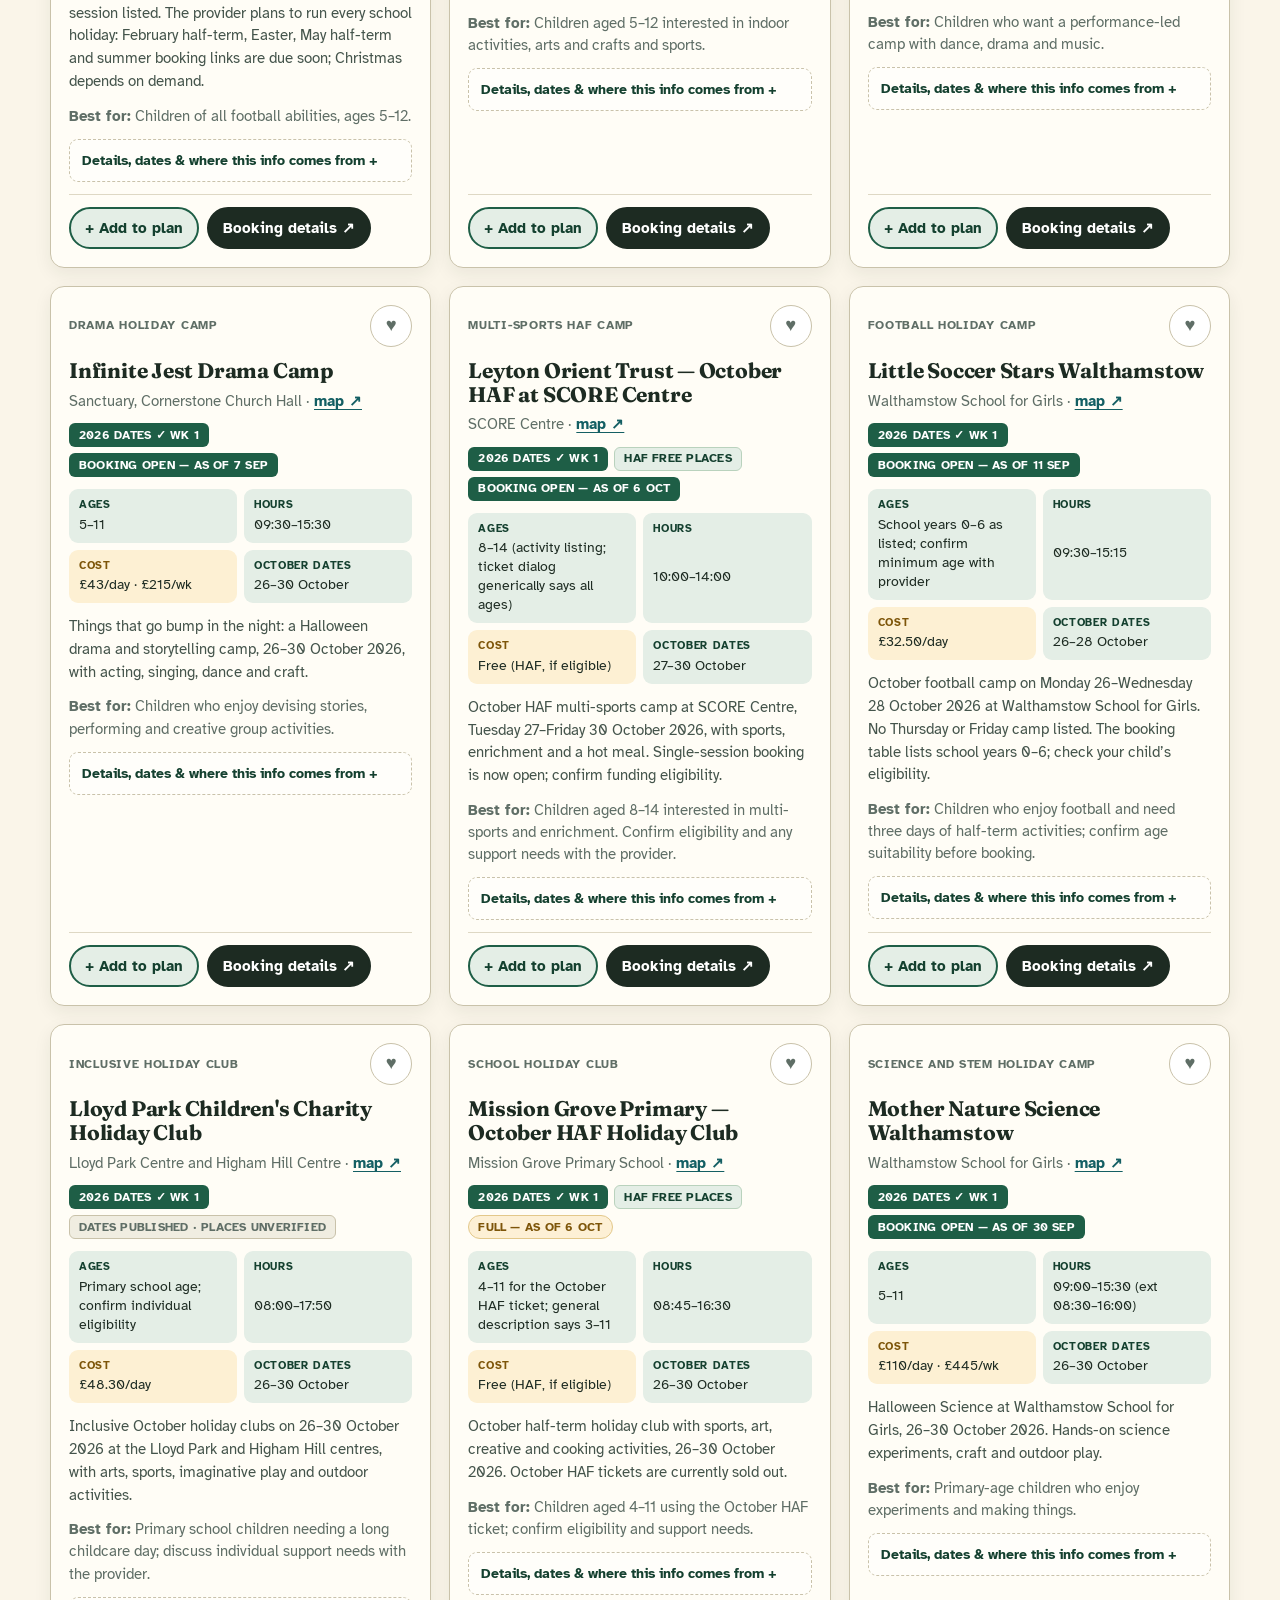
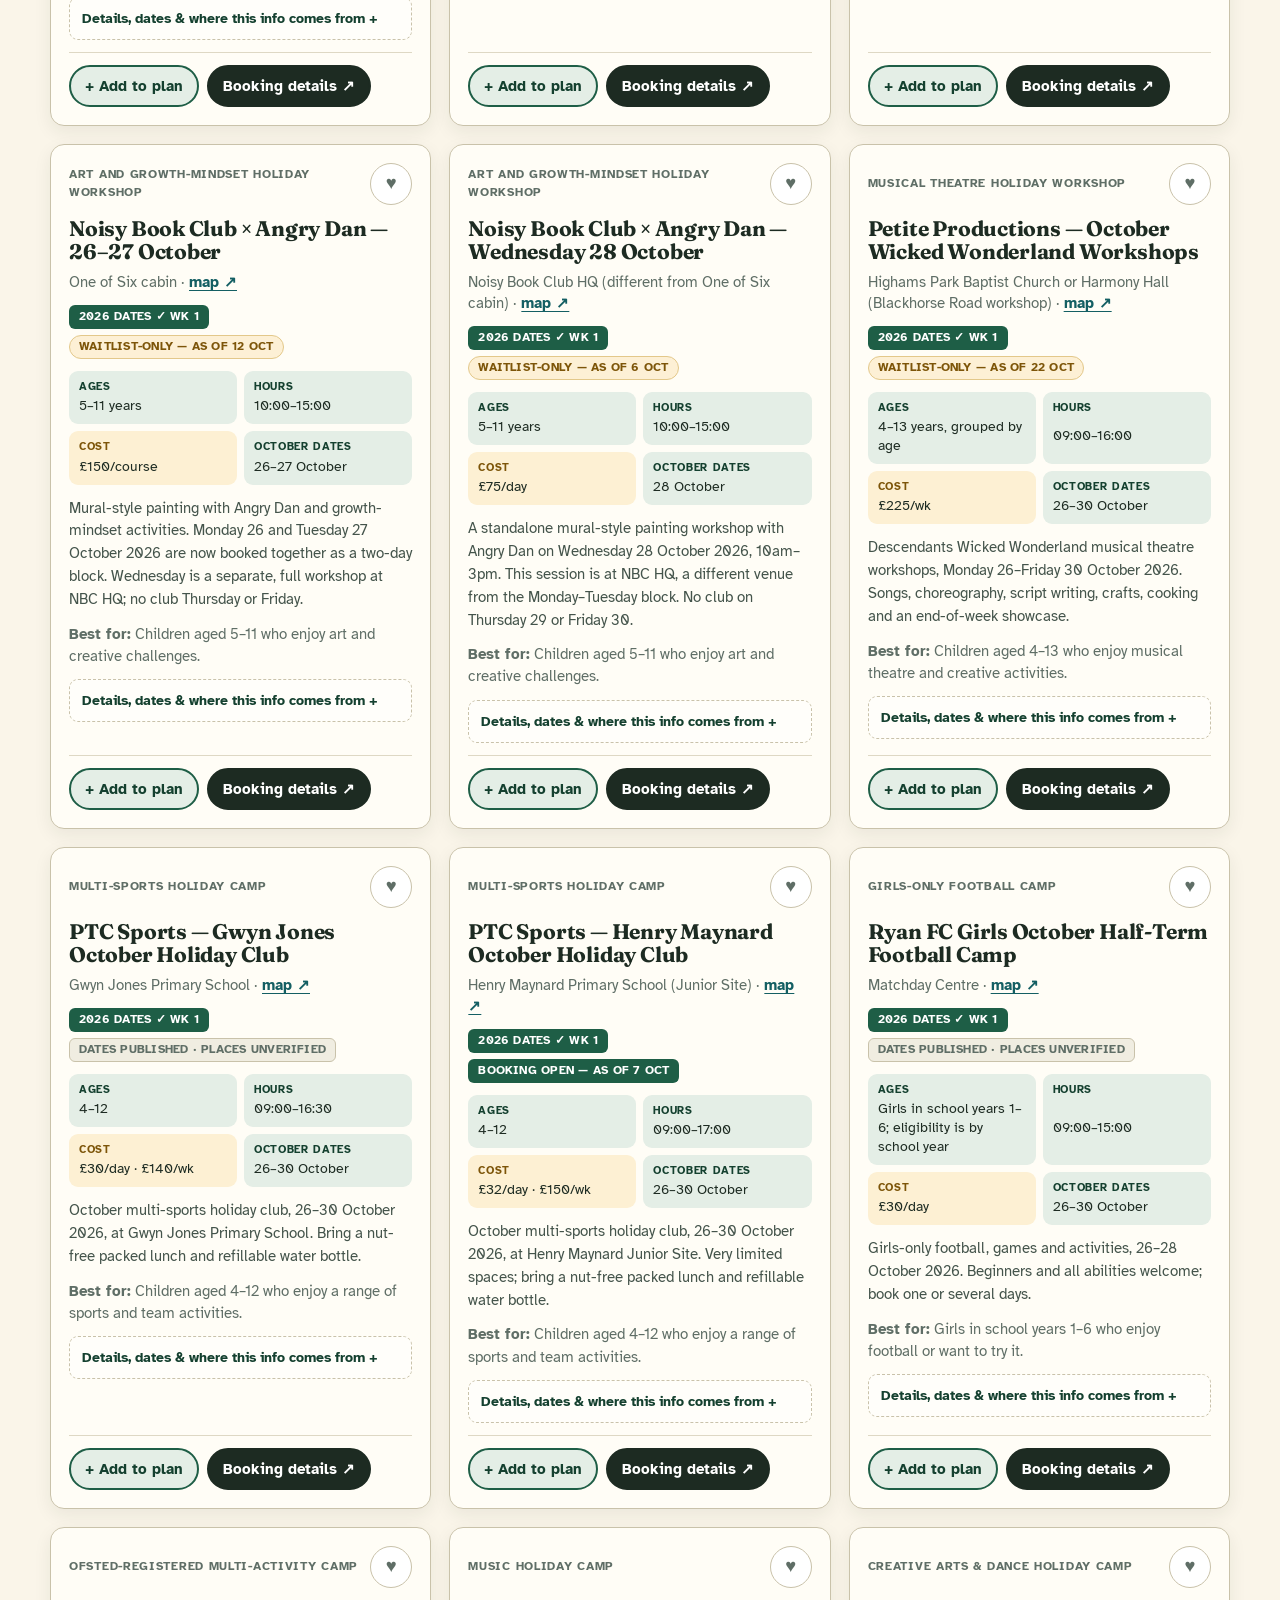
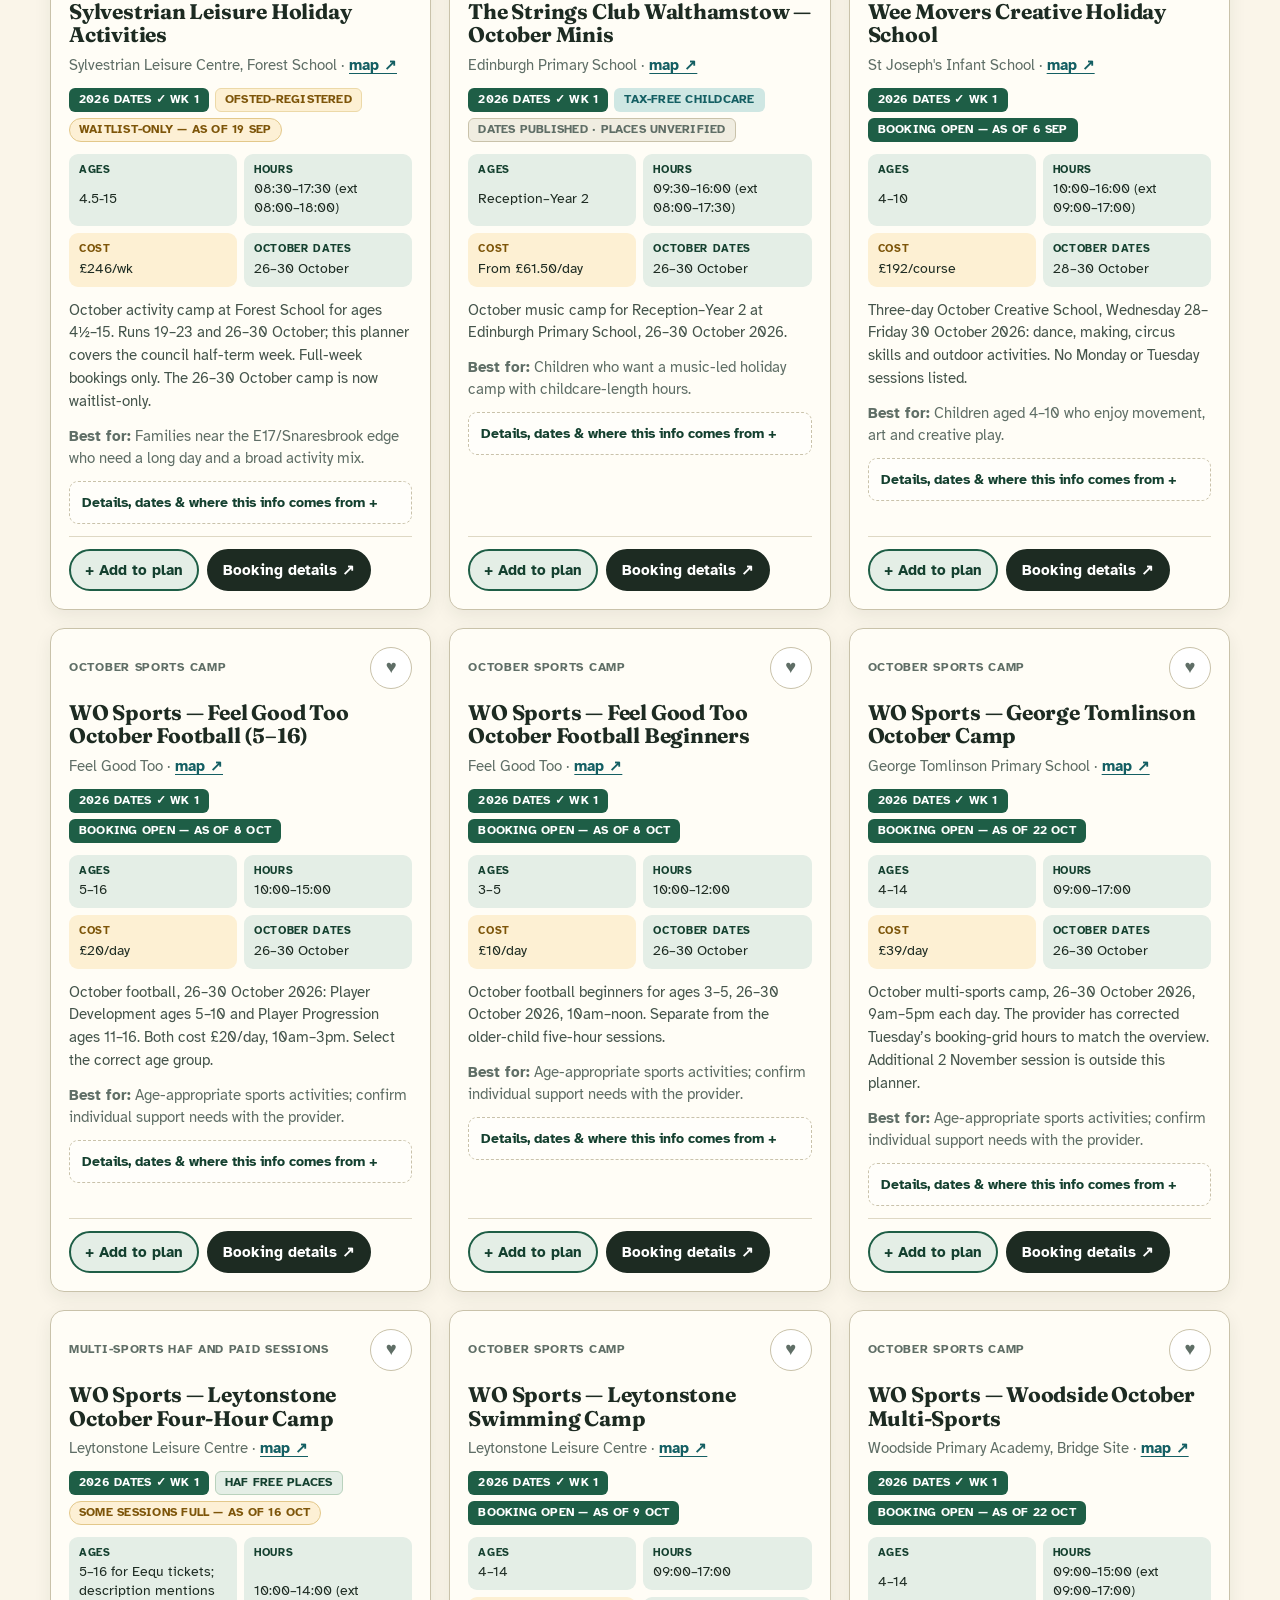
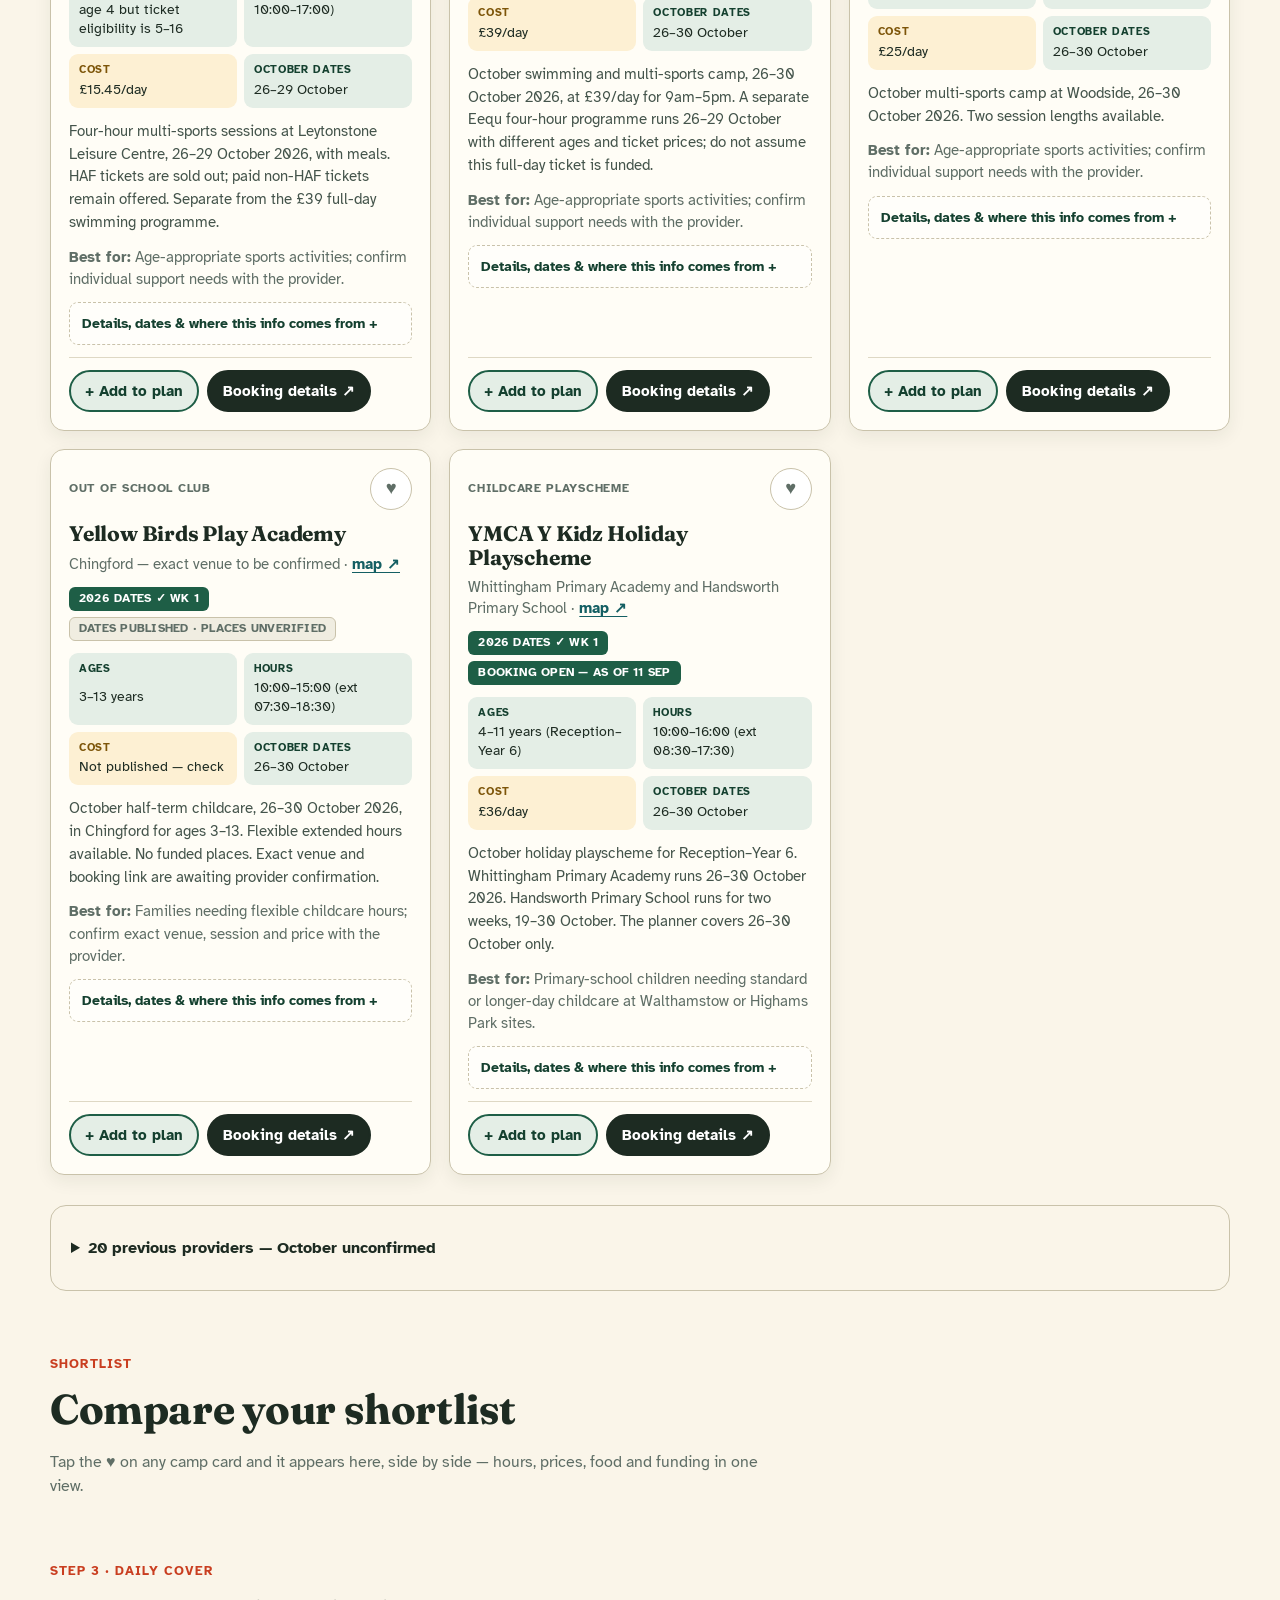
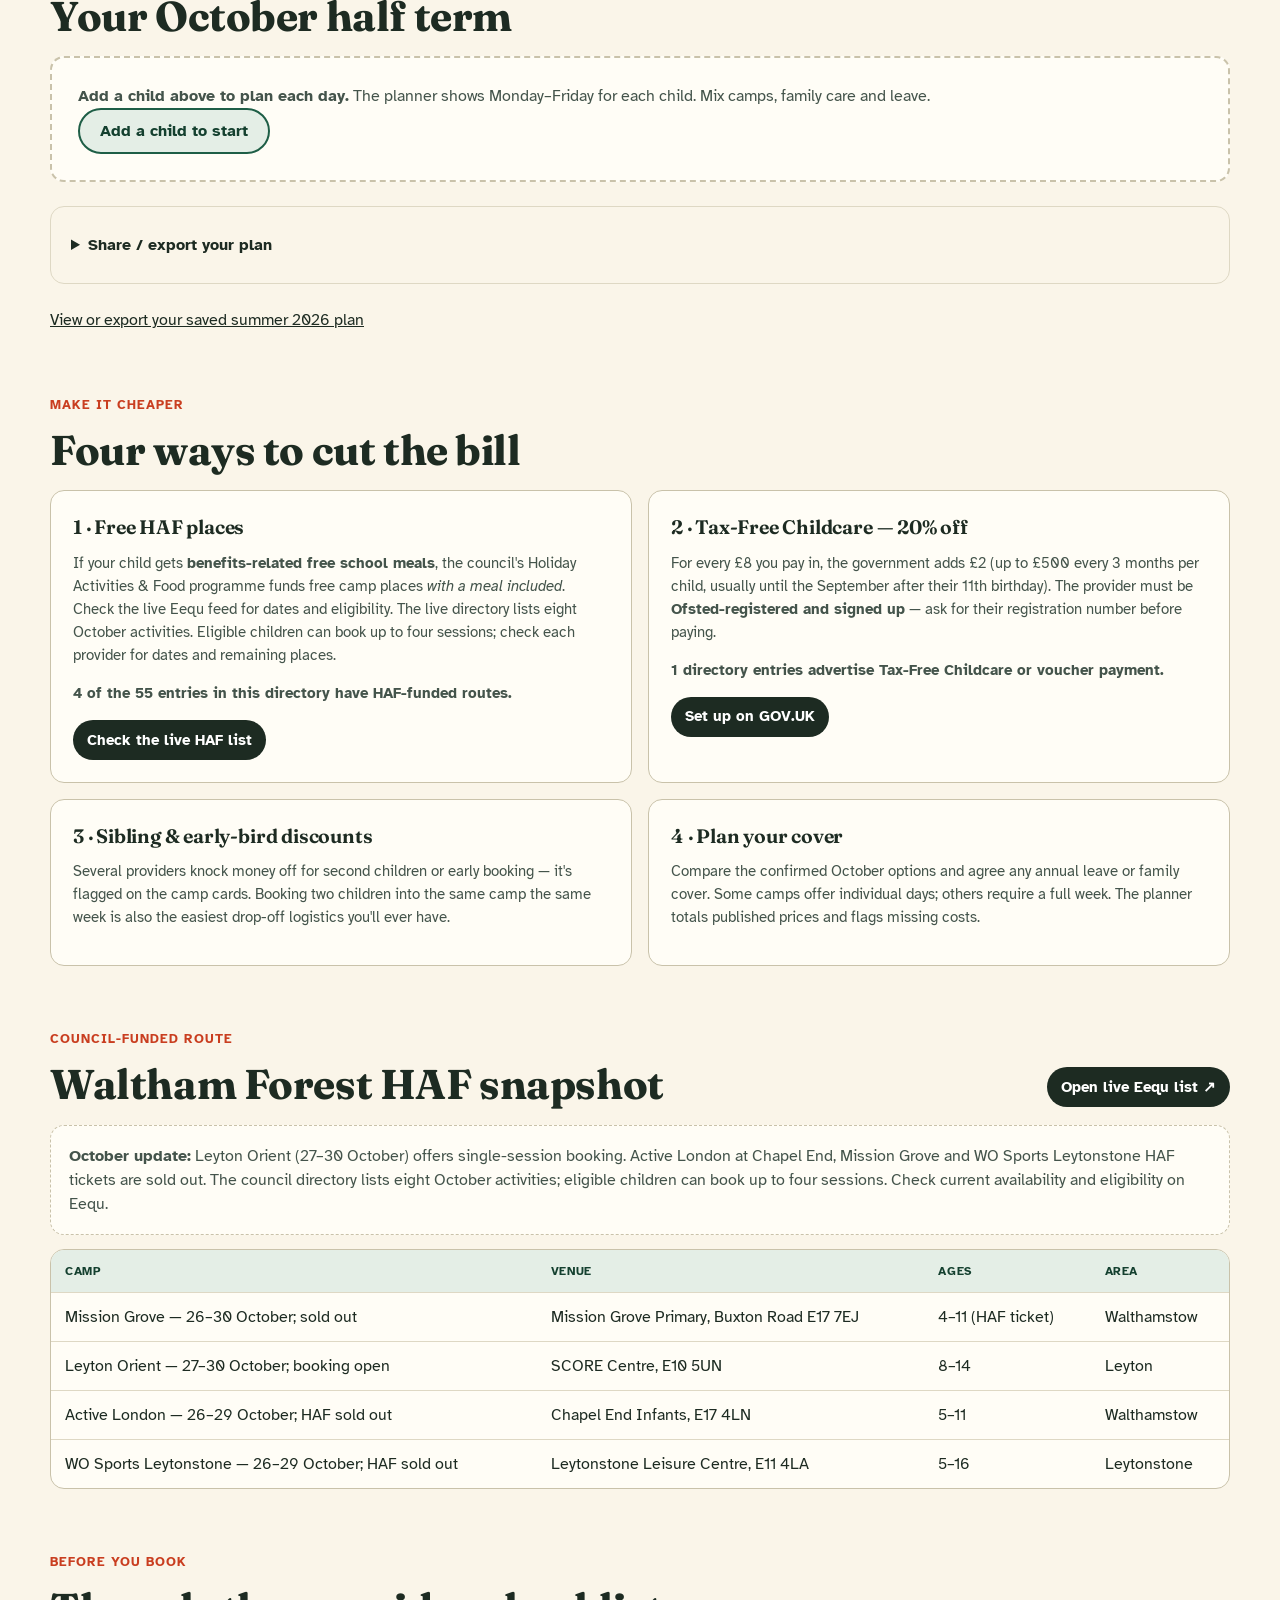
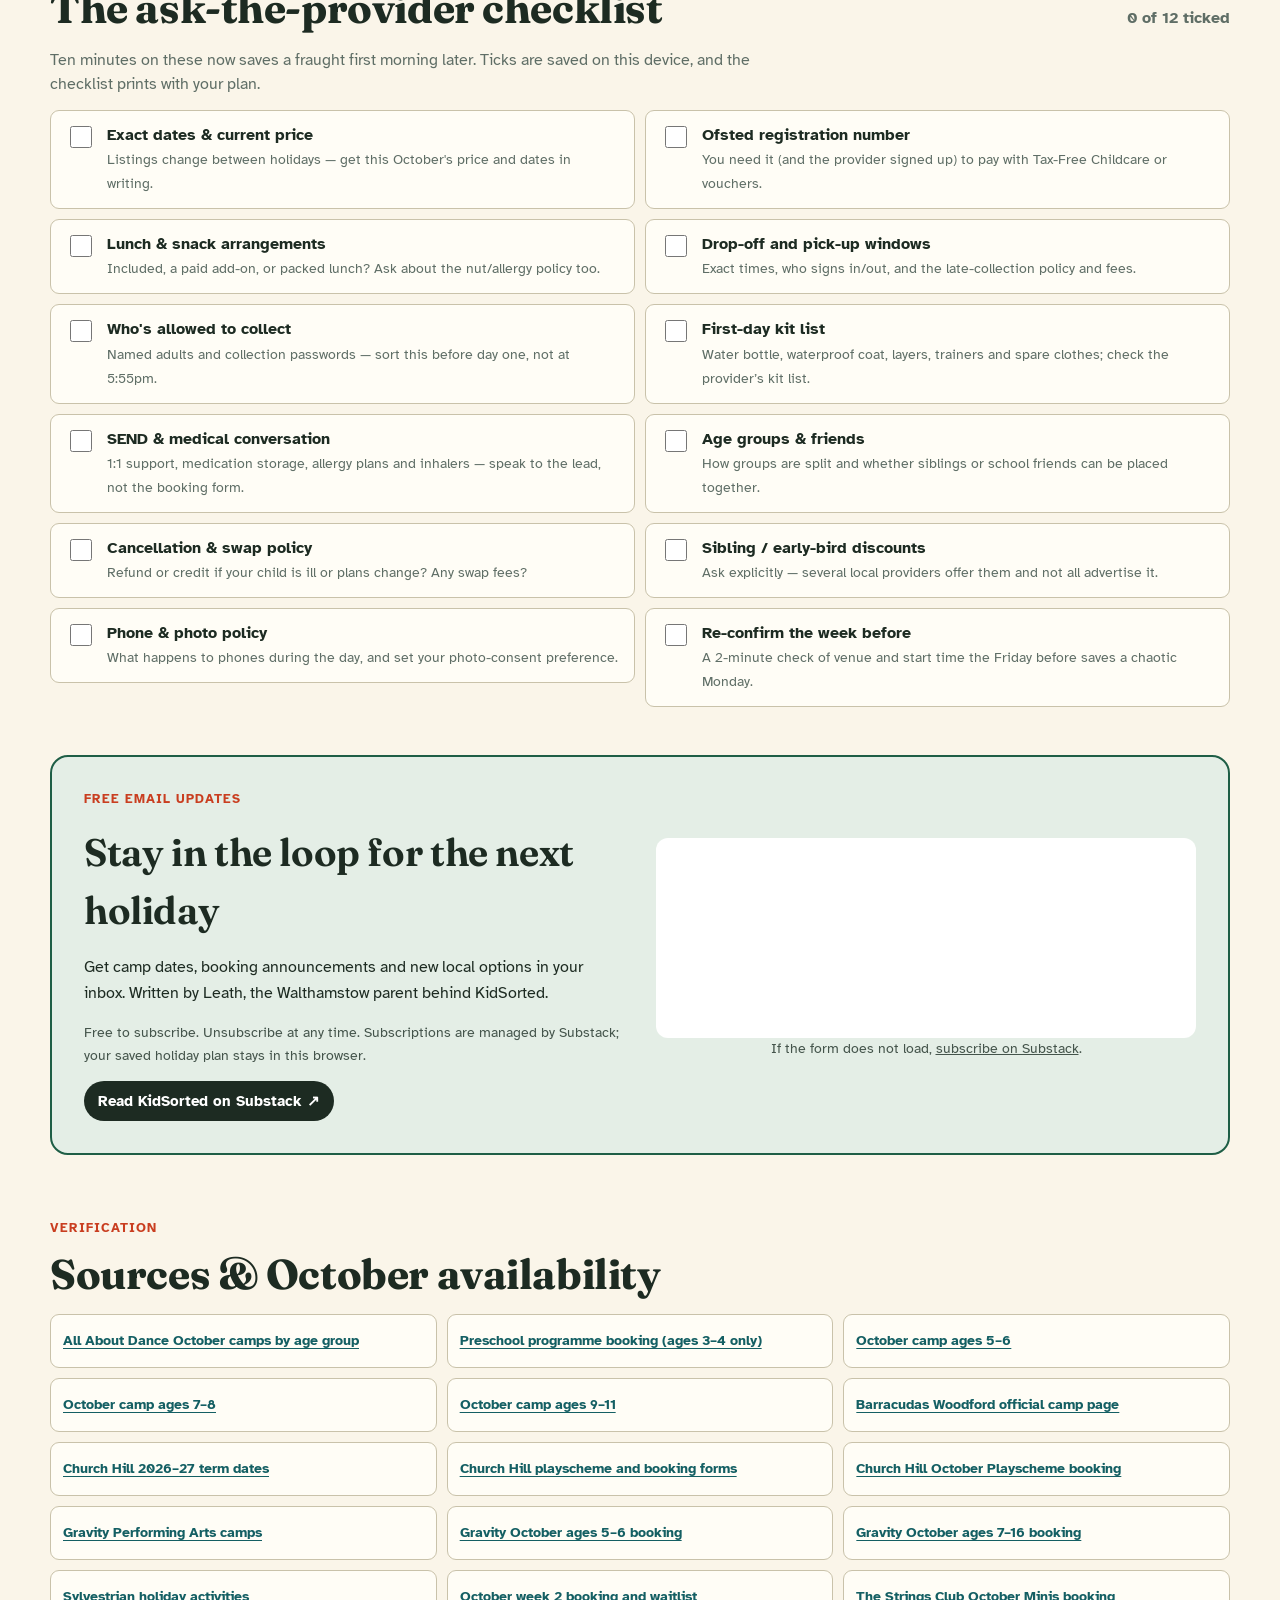
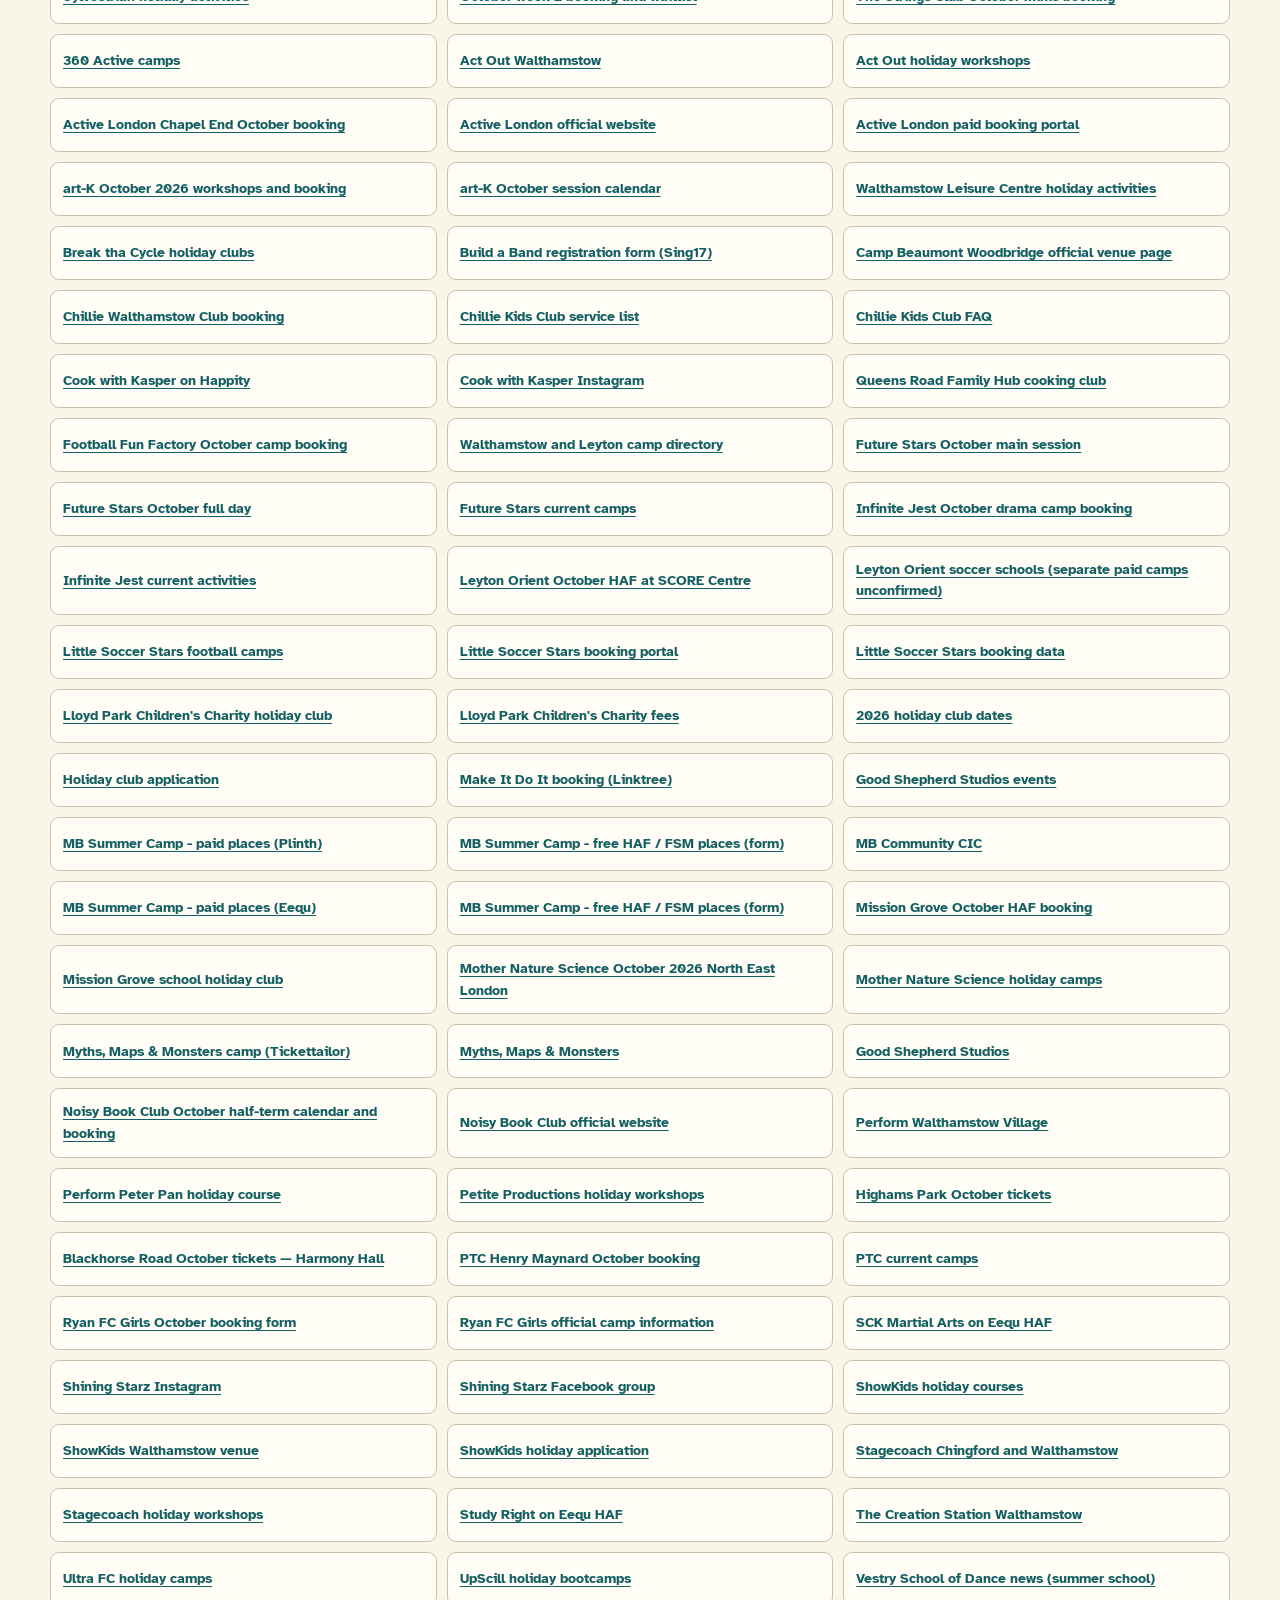
==== commit dbbcb615: "Preserve school break-up date during listing refresh" ====
--- a/index.html
+++ b/index.html
@@ -79,7 +79,7 @@
       <section class="dates-band" id="dates" aria-label="Key October half term 2026 dates">
         <div class="date-card">
           <span class="date-label">Schools break up</span>
-          <span class="date-value">Sun 25 October</span>
+          <span class="date-value">Fri 23 October</span>
           <span class="date-note">check school INSET days</span>
         </div>
         <div class="date-card">
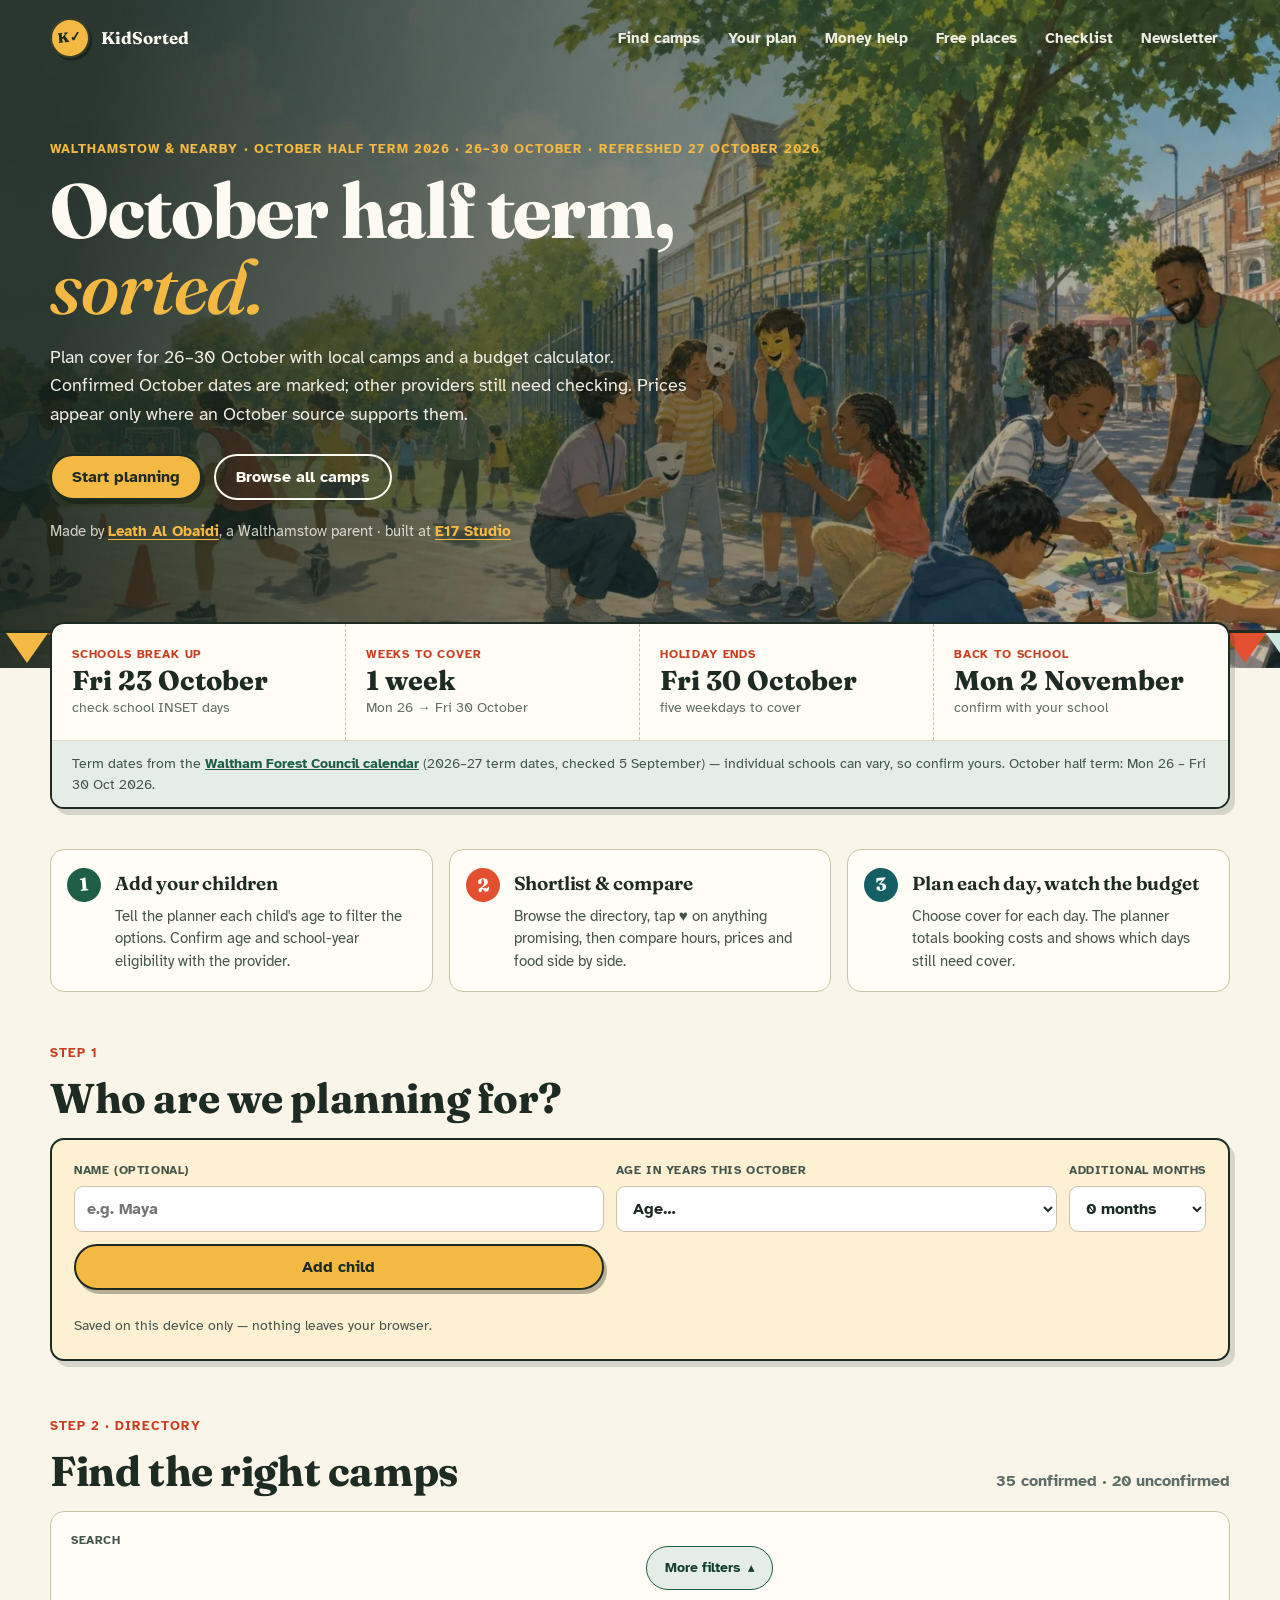
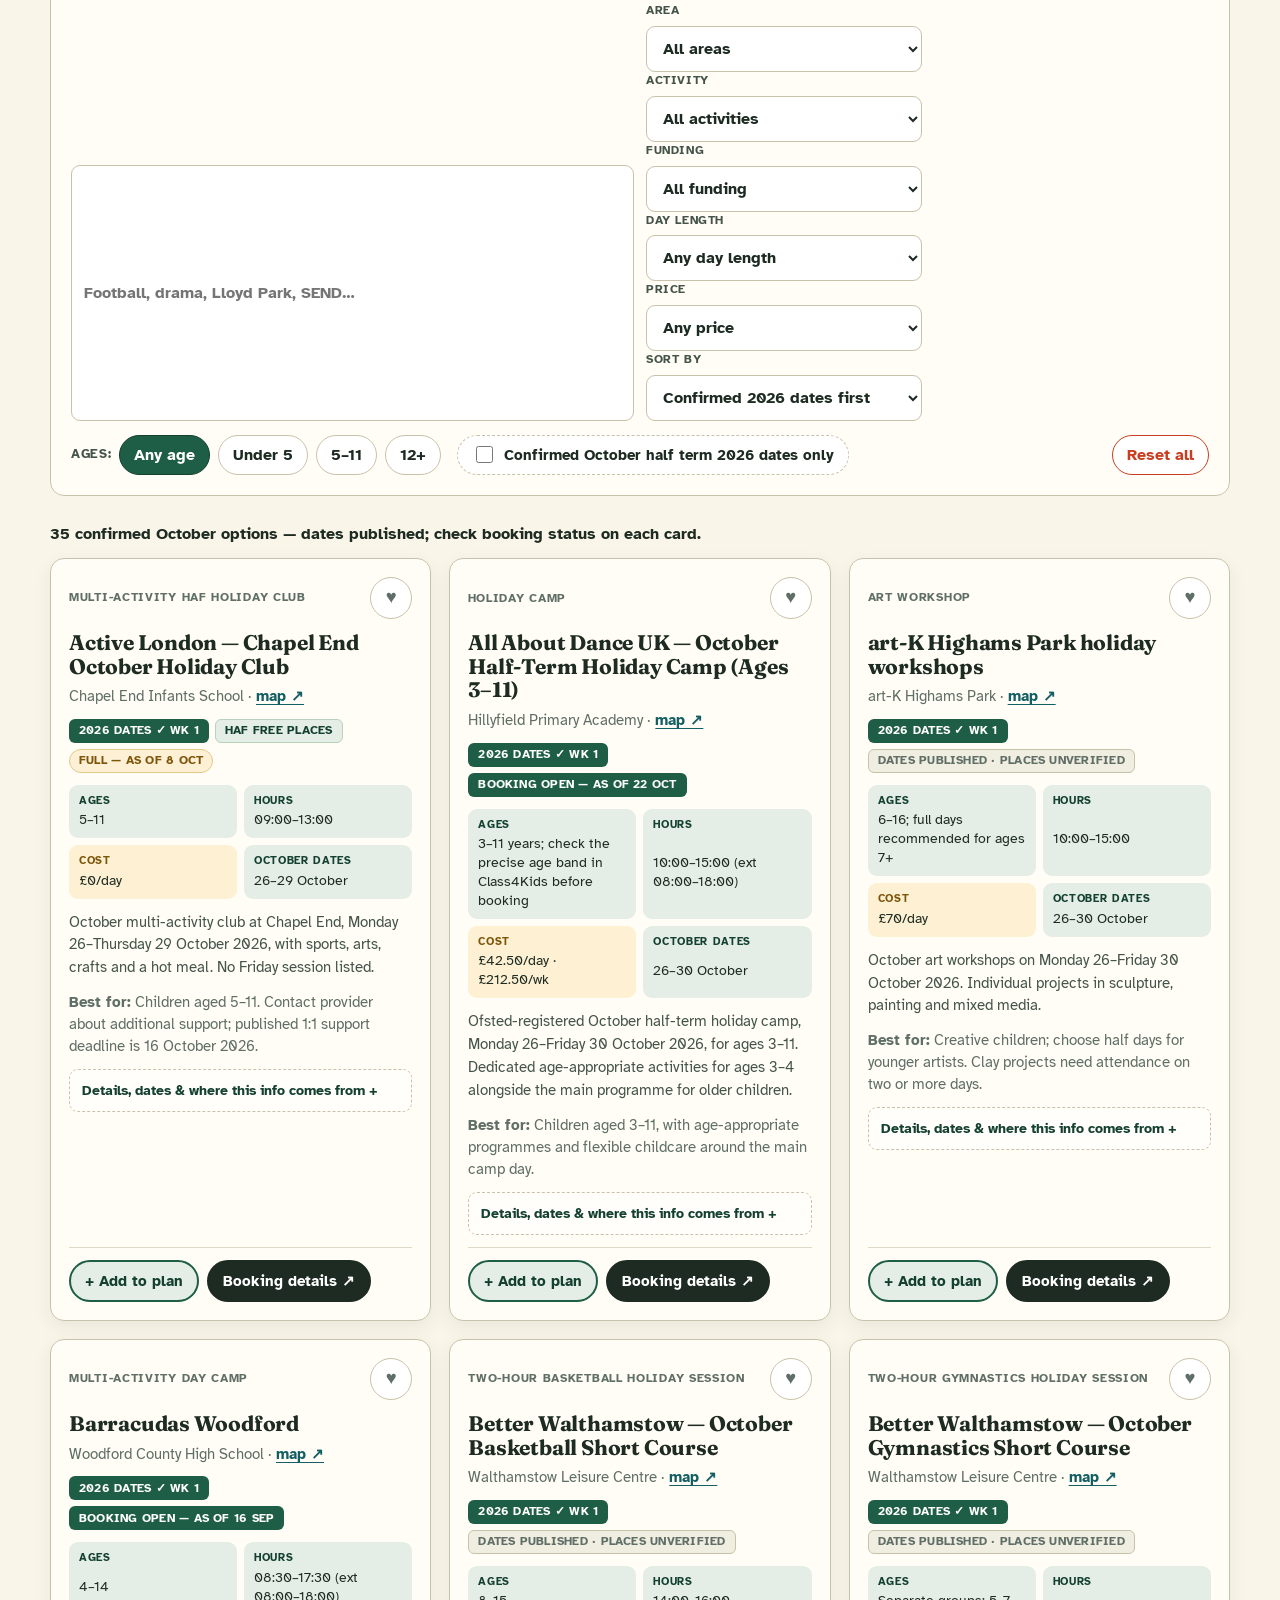
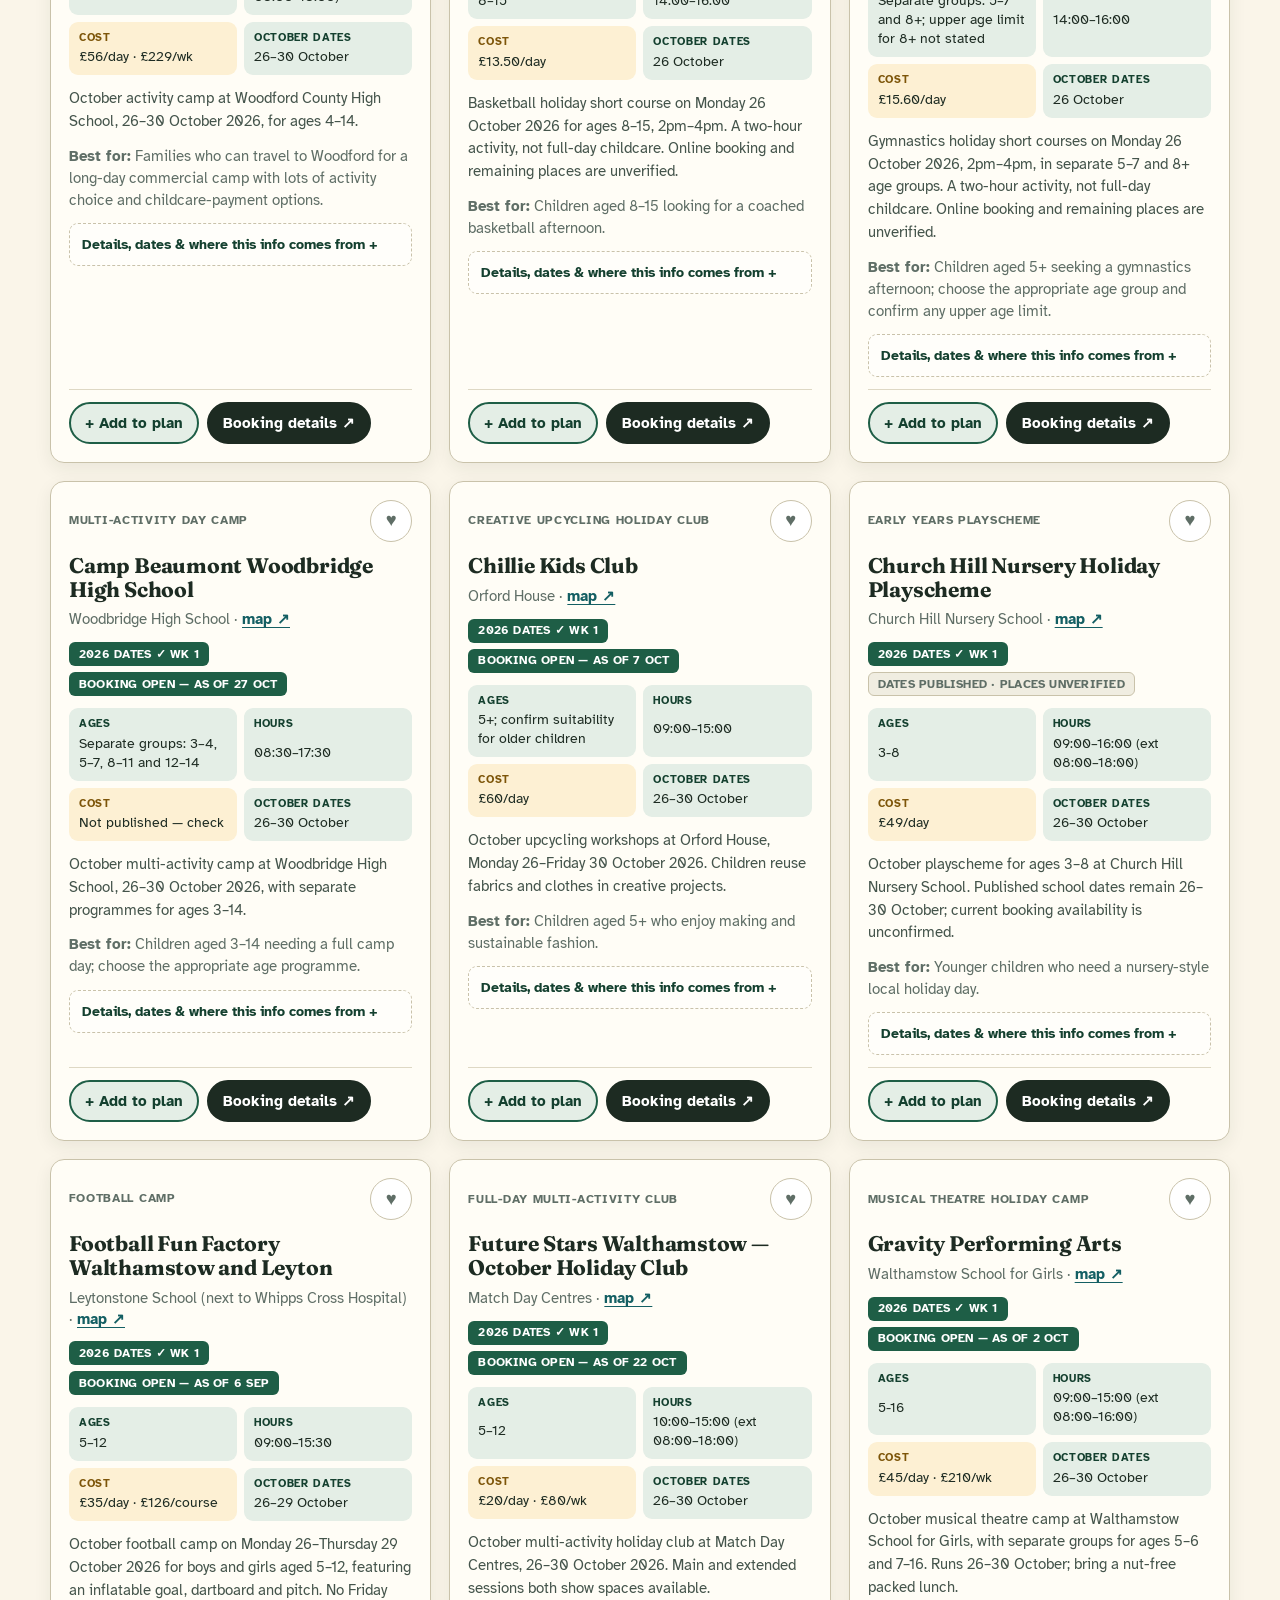
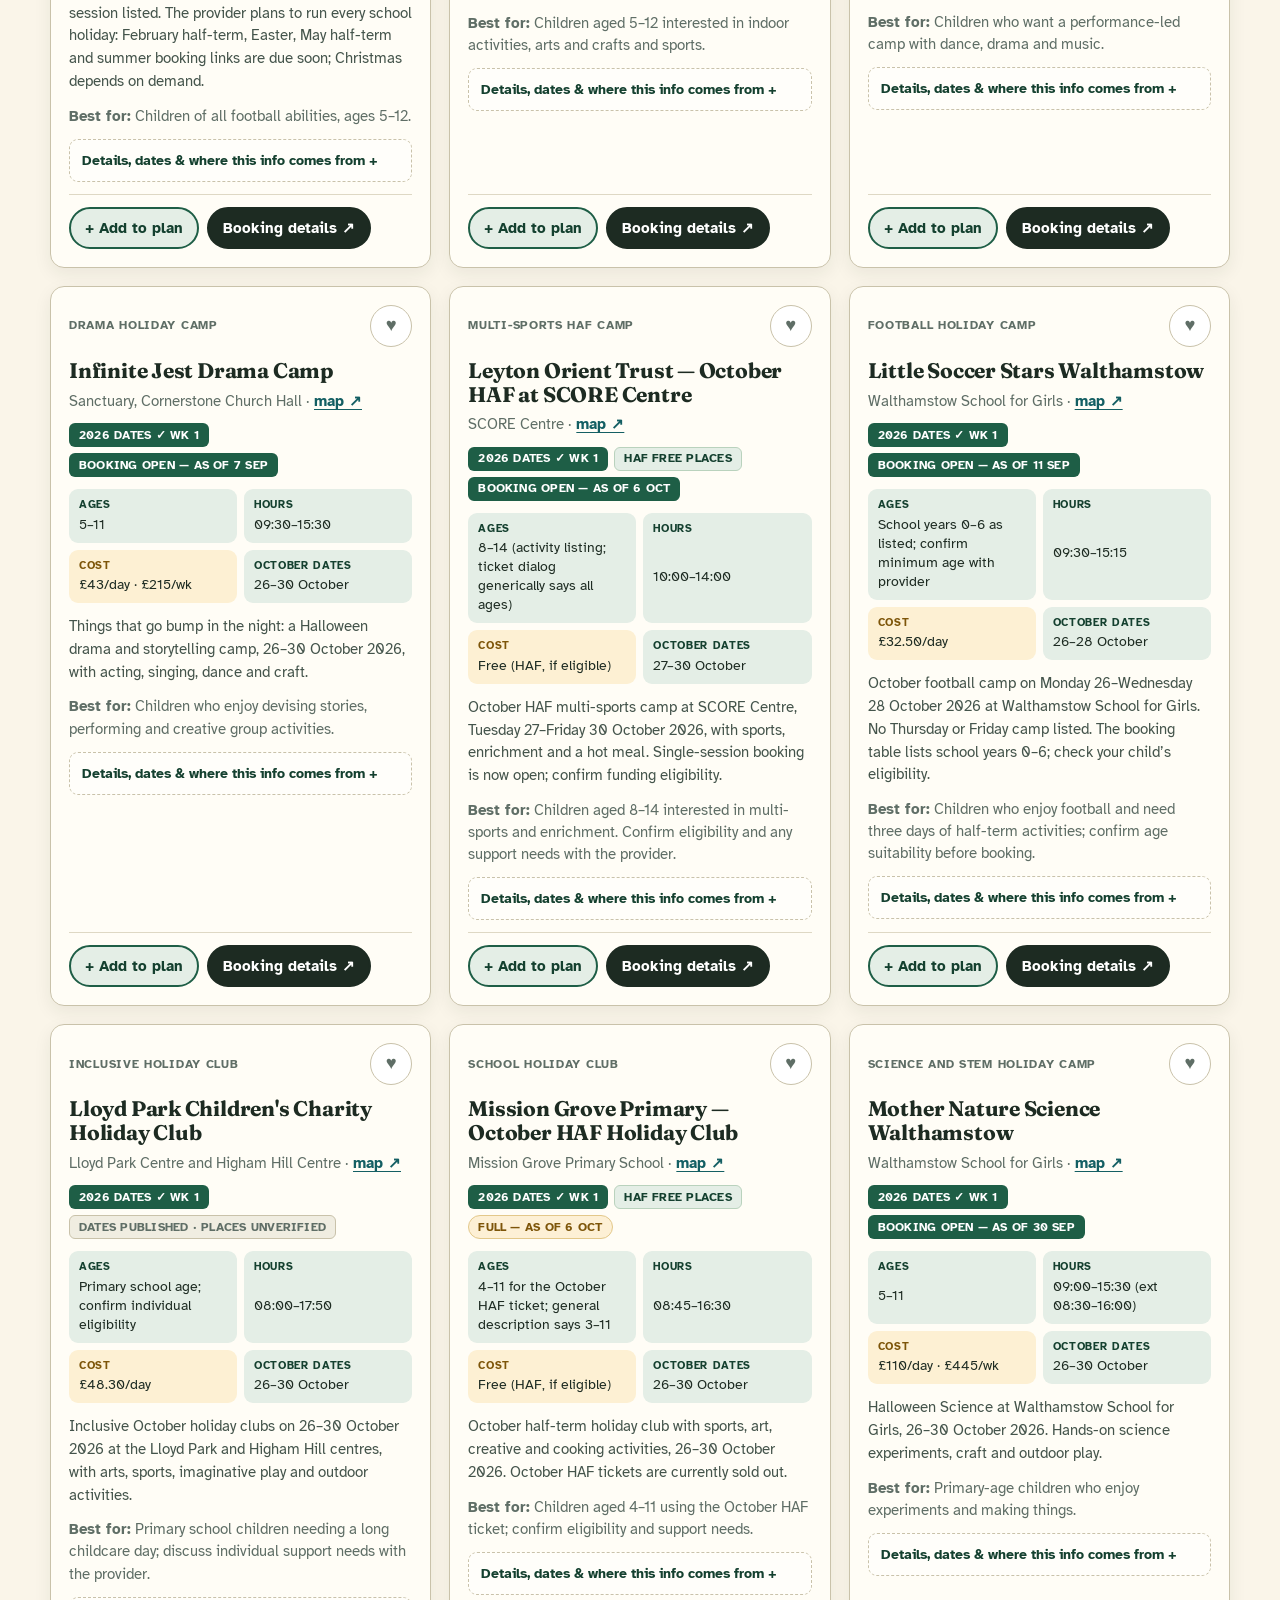
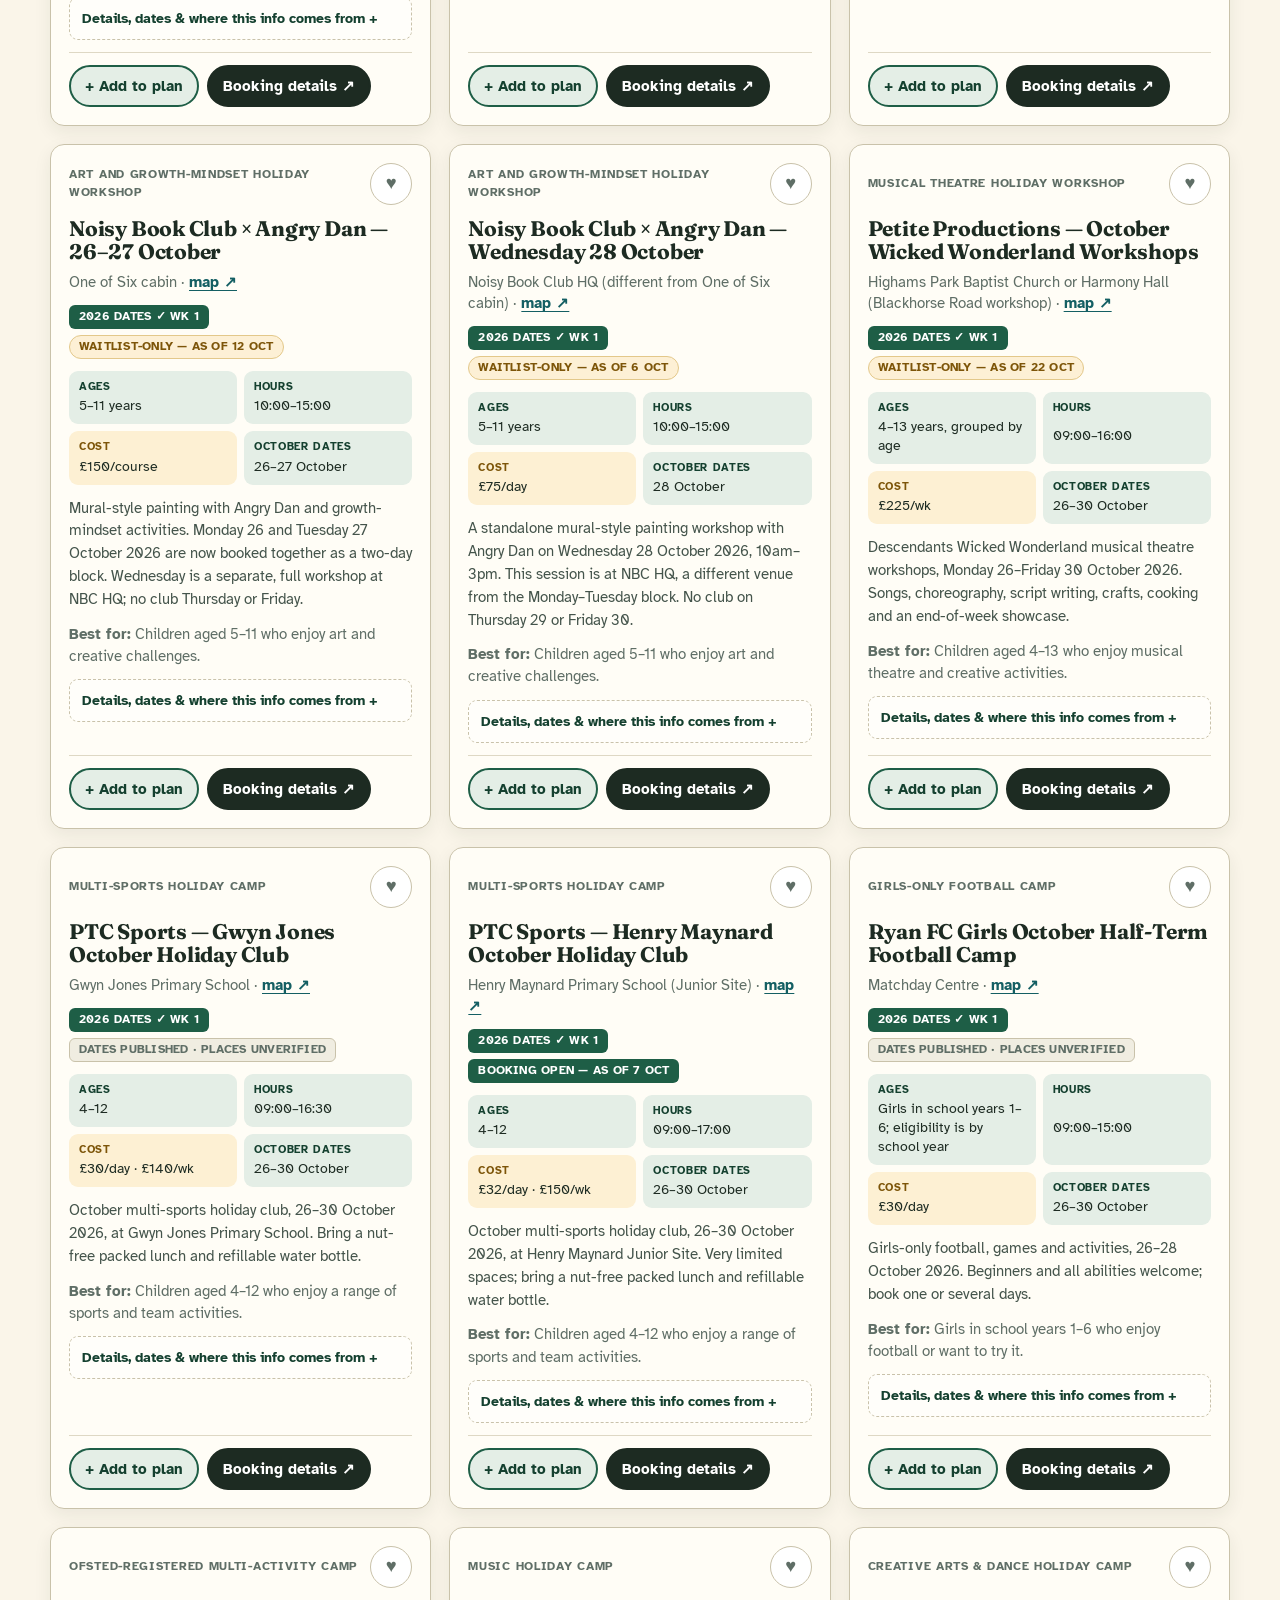
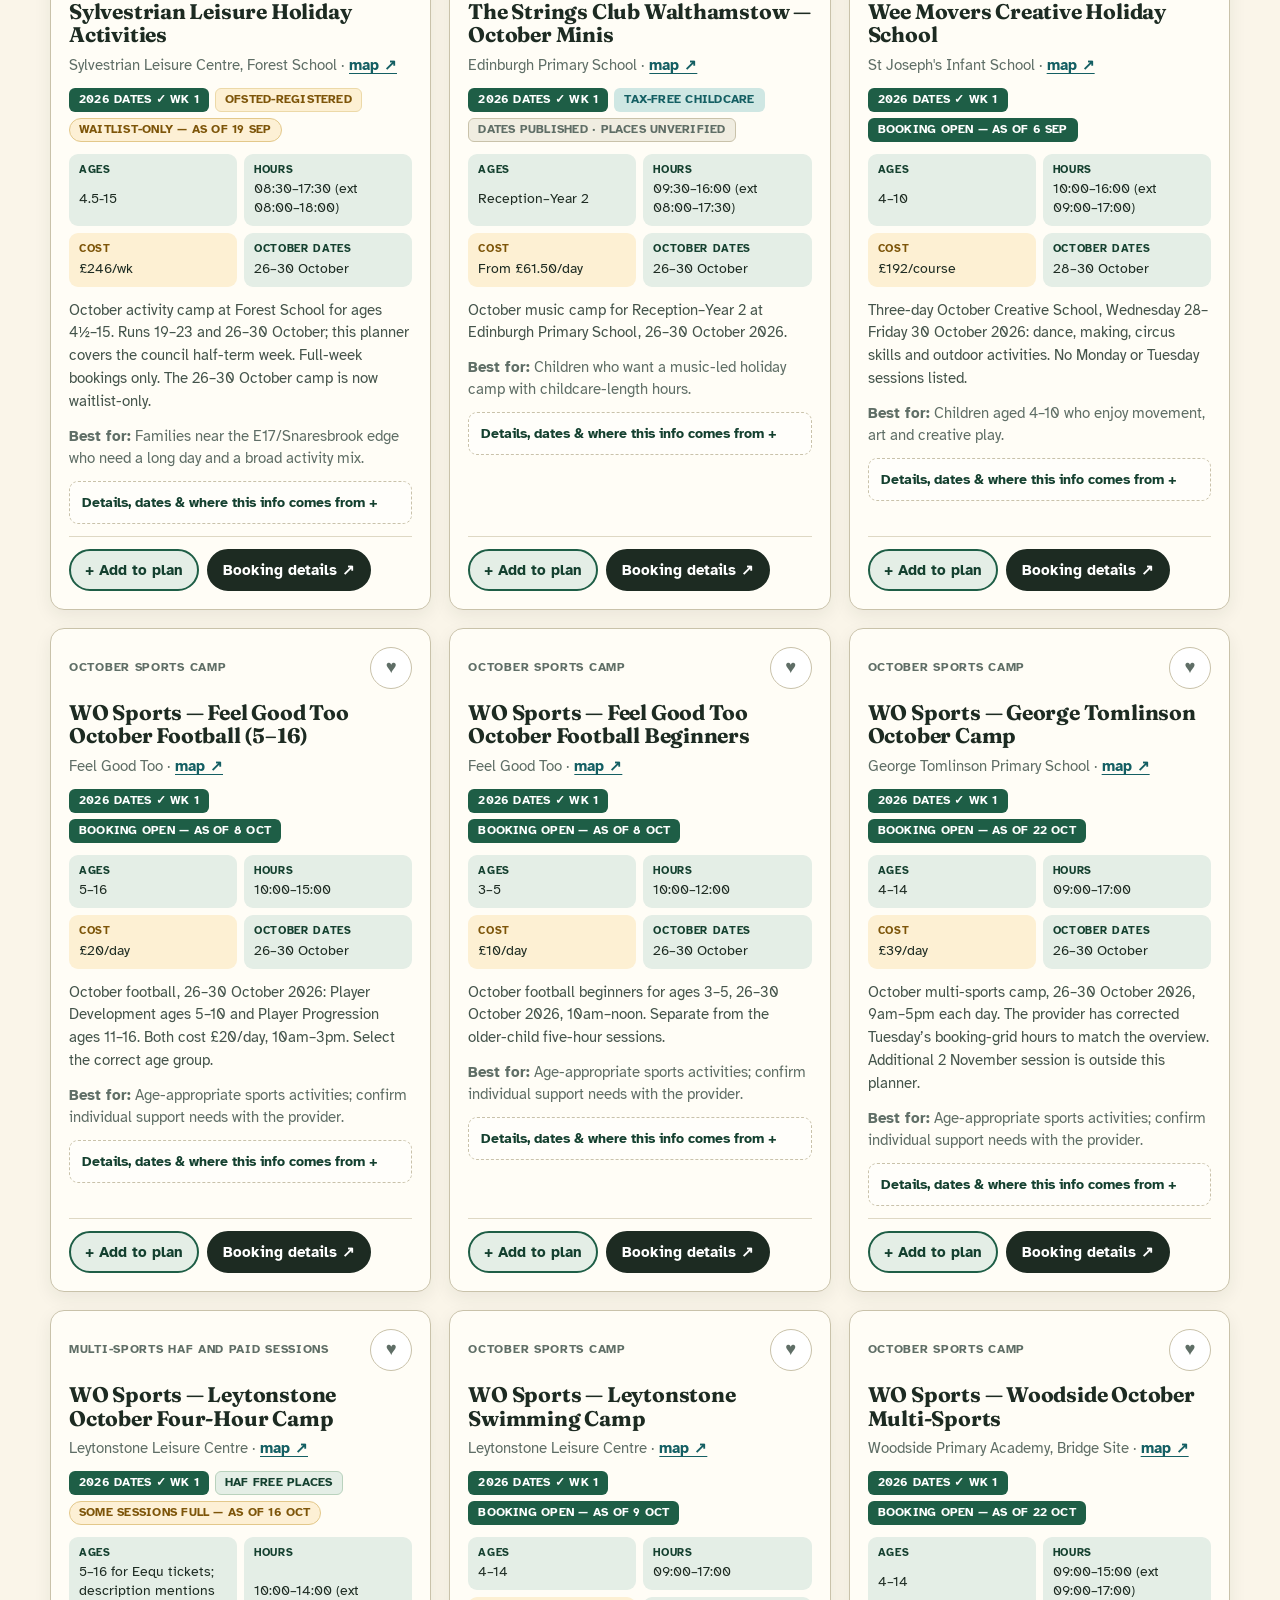
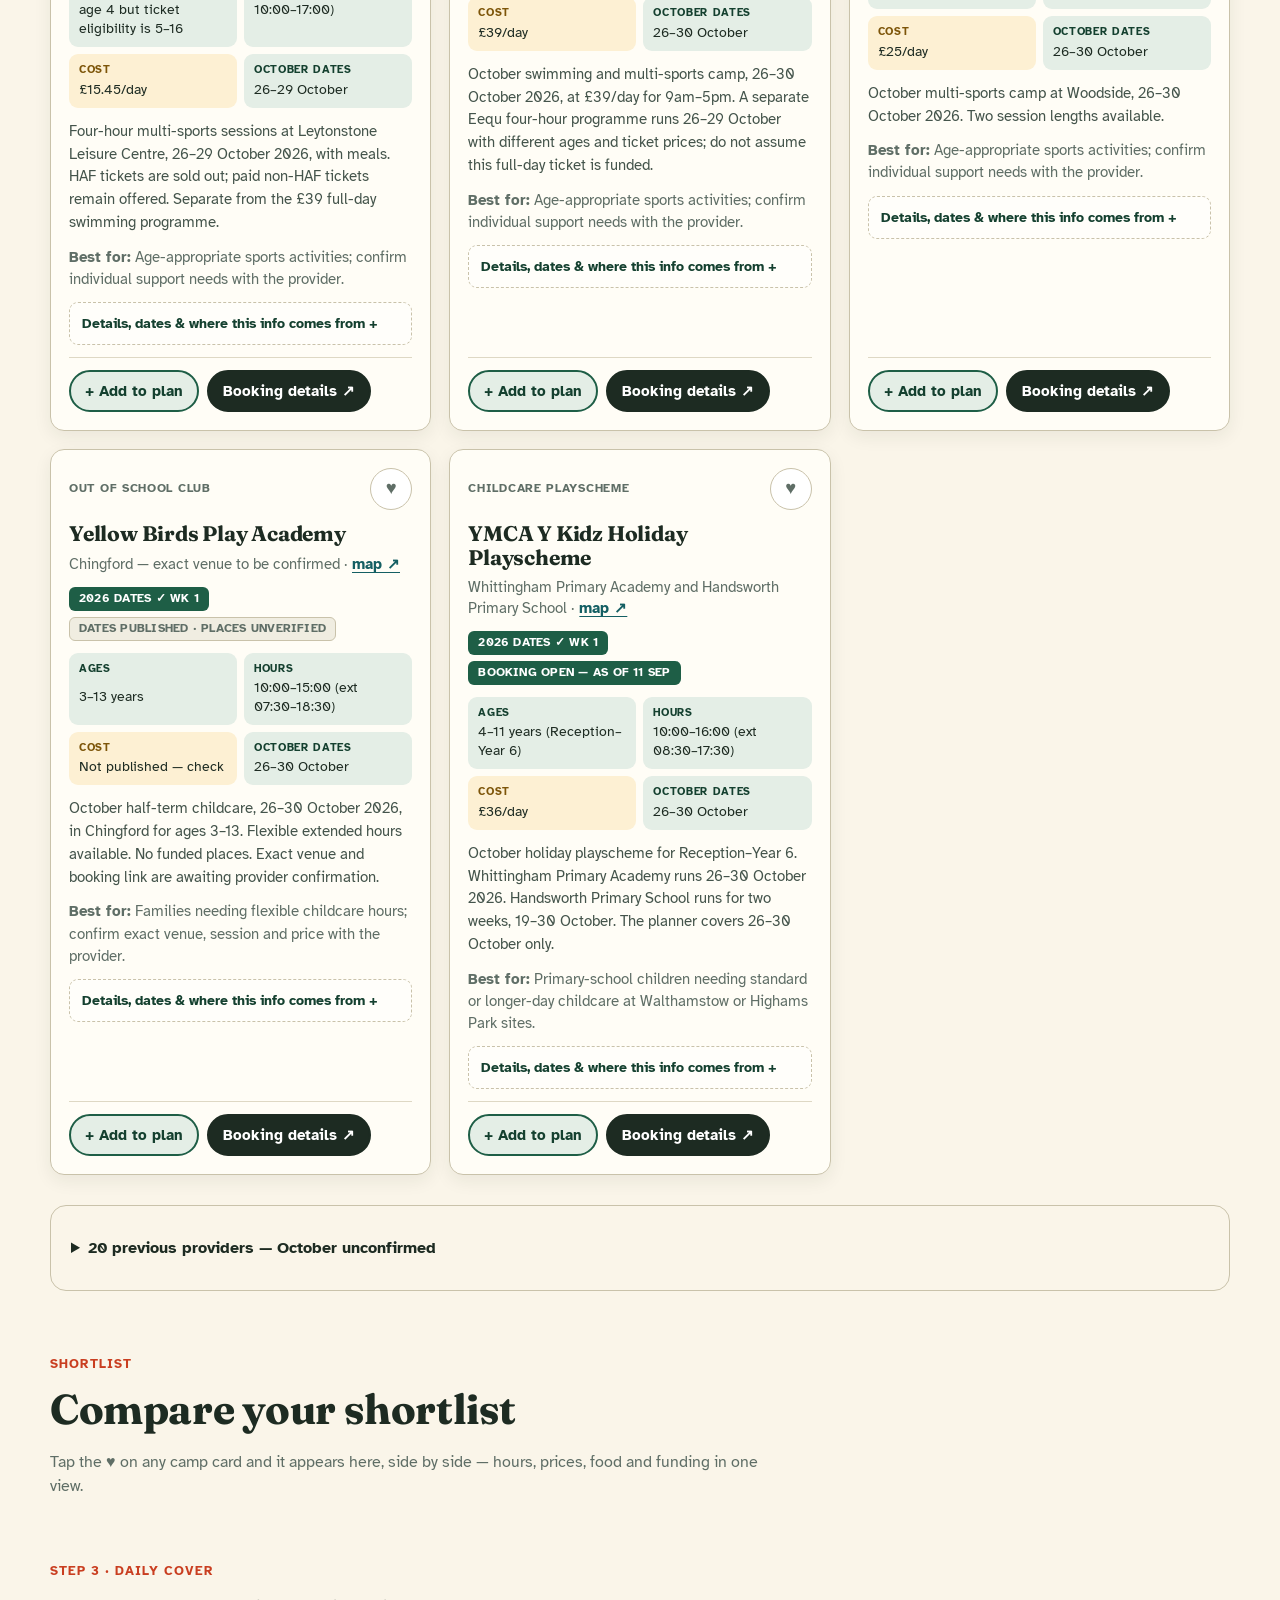
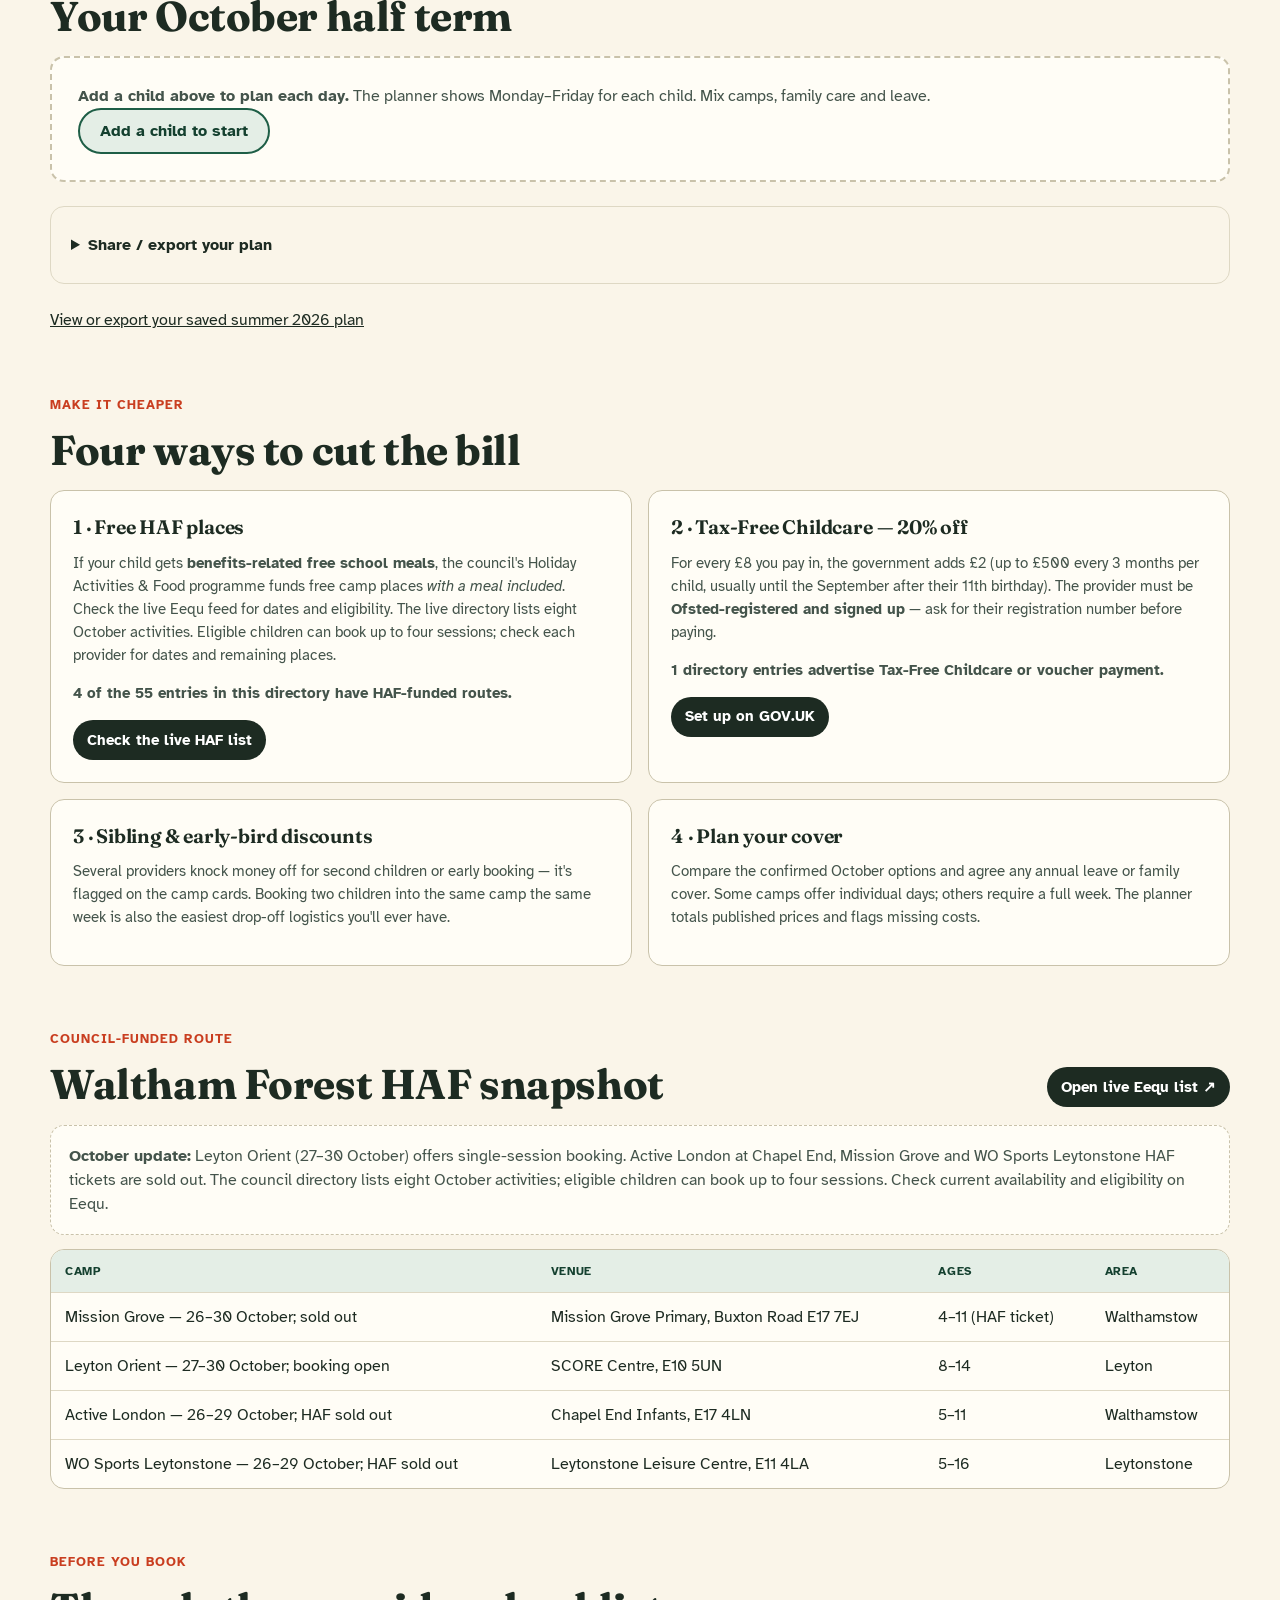
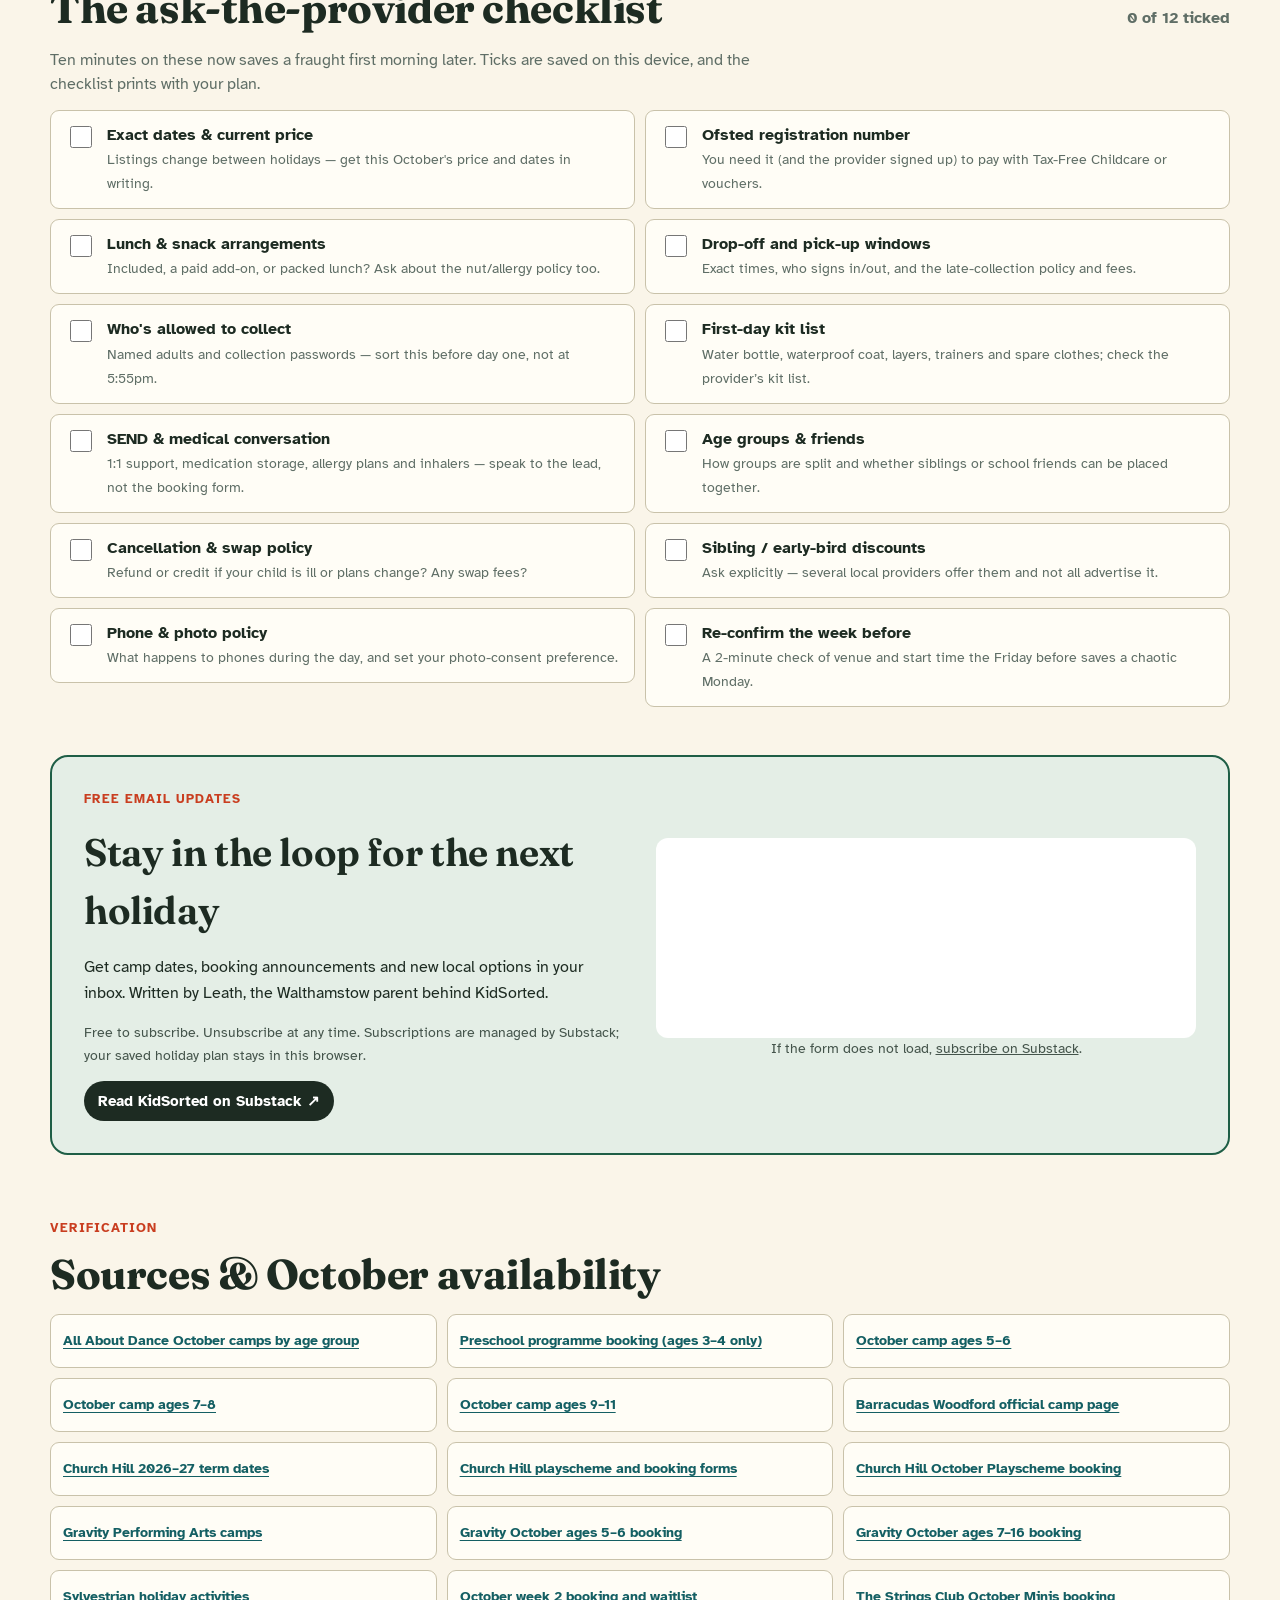
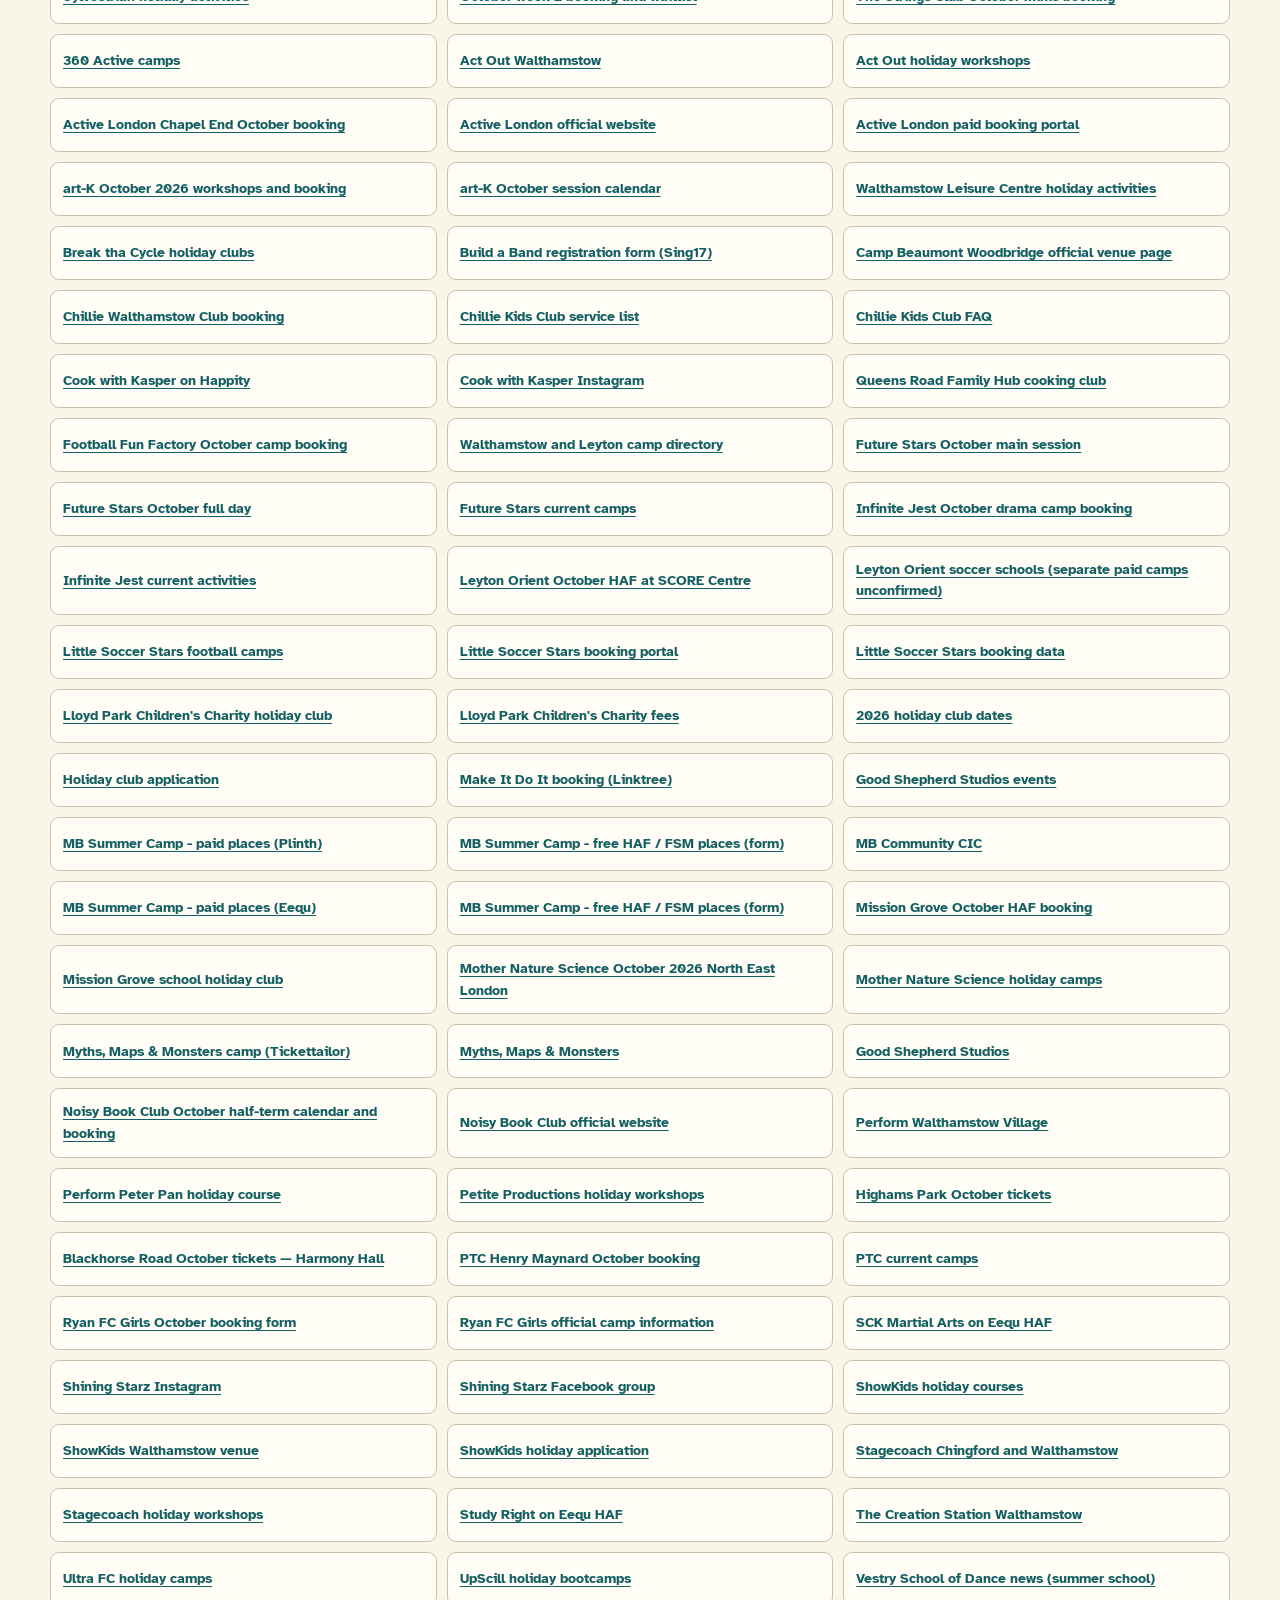
==== commit d4f0bec7: "Update art-K availability and Camp Beaumont advertised price" ====
--- a/index.html
+++ b/index.html
@@ -55,7 +55,7 @@
       </nav>
 
       <div class="hero-content" id="top">
-        <p class="eyebrow">Walthamstow &amp; nearby · October half term 2026 · 26–30 October · refreshed 25 October 2026</p>
+        <p class="eyebrow">Walthamstow &amp; nearby · October half term 2026 · 26–30 October · refreshed 27 October 2026</p>
         <h1>October half term, <em>sorted.</em></h1>
         <p class="hero-copy">
           Plan cover for 26–30 October with local camps and a budget calculator.
@@ -442,7 +442,7 @@
         Built as a local parent-facing planning aid. Prices, dates and places
         change fast in camp season — always confirm dates, eligibility,
         Ofsted/registration status, SEND support and prices with the provider
-        before booking. October listings were refreshed on 25 October 2026. Daily checks review every provider; each card records its latest check and any unresolved details. Unconfirmed provider details retain their earlier verification dates. Your plan, shortlist and ticks are stored only in
+        before booking. October listings were refreshed on 27 October 2026. Daily checks review every provider; each card records its latest check and any unresolved details. Unconfirmed provider details retain their earlier verification dates. Your plan, shortlist and ticks are stored only in
         this browser. Visitor numbers are counted with Cloudflare's cookieless,
         privacy-friendly analytics — no personal data, and nothing about your plan.
       </p>
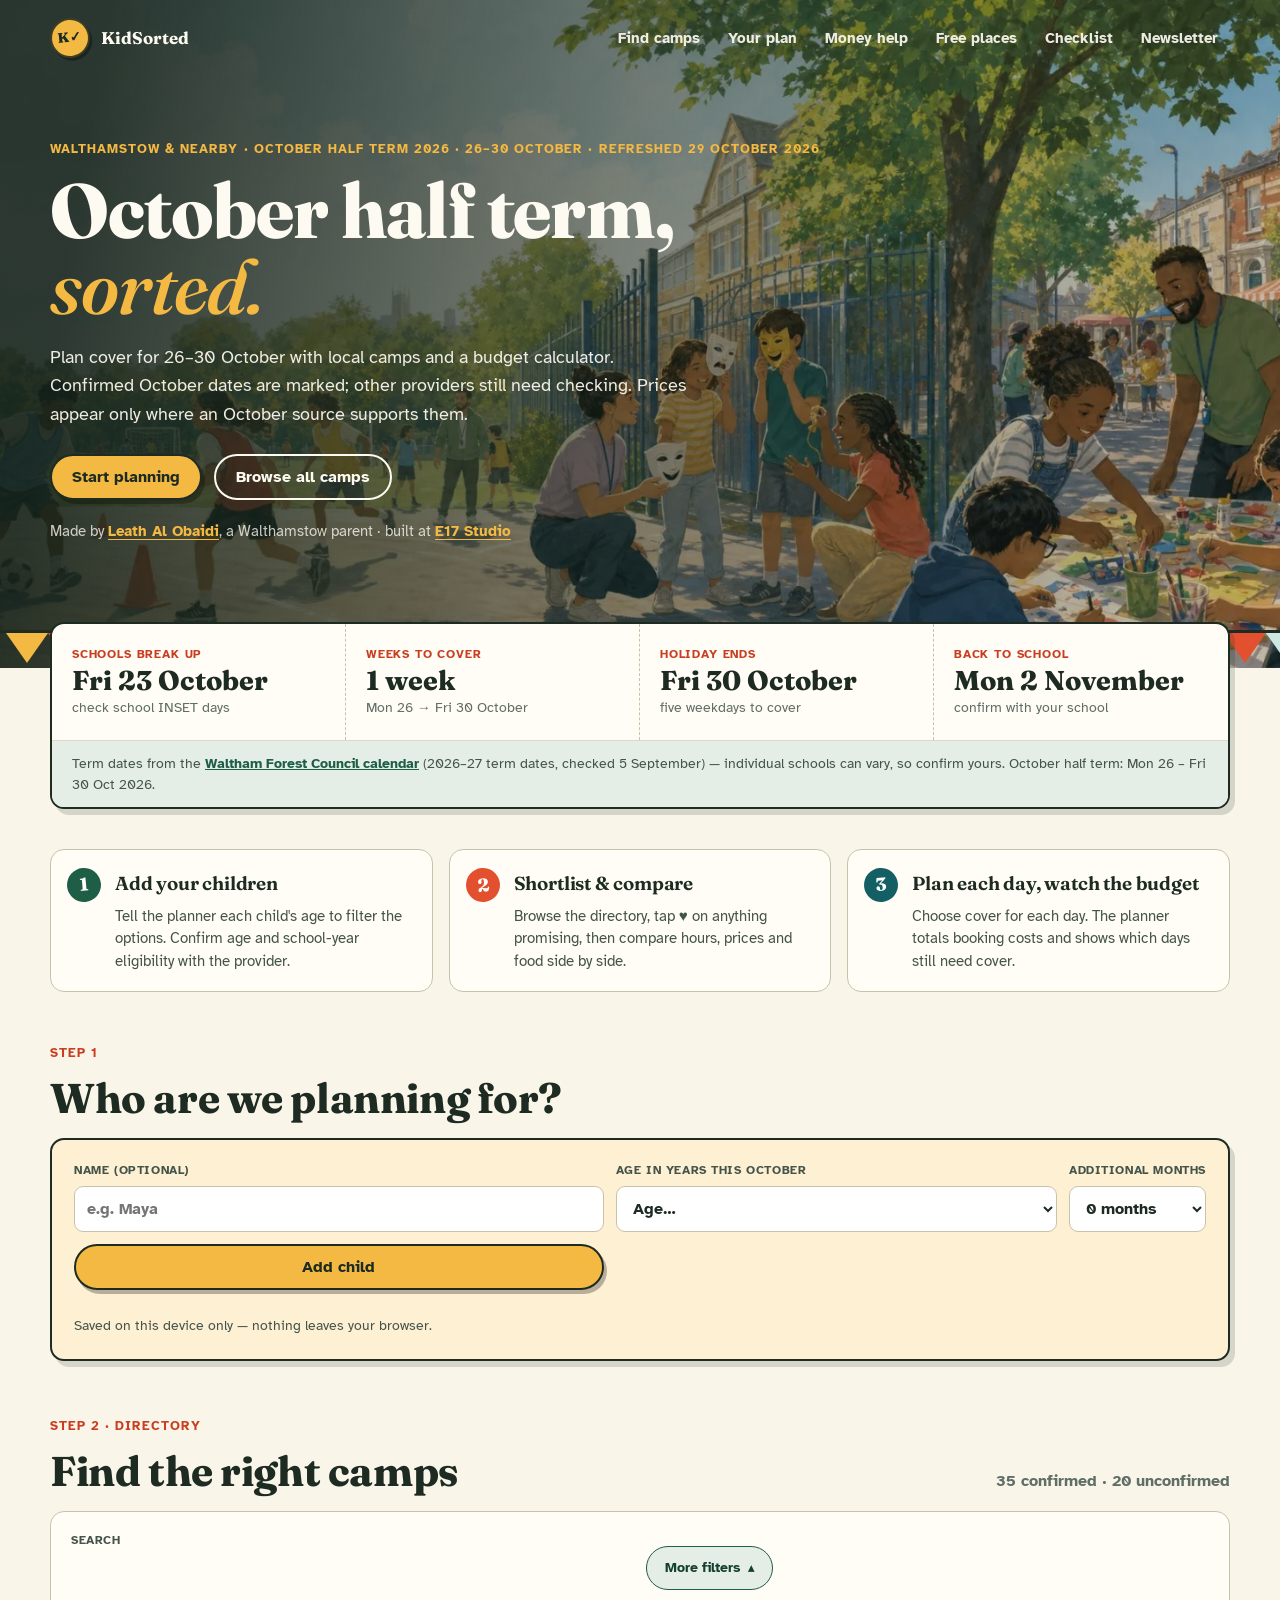
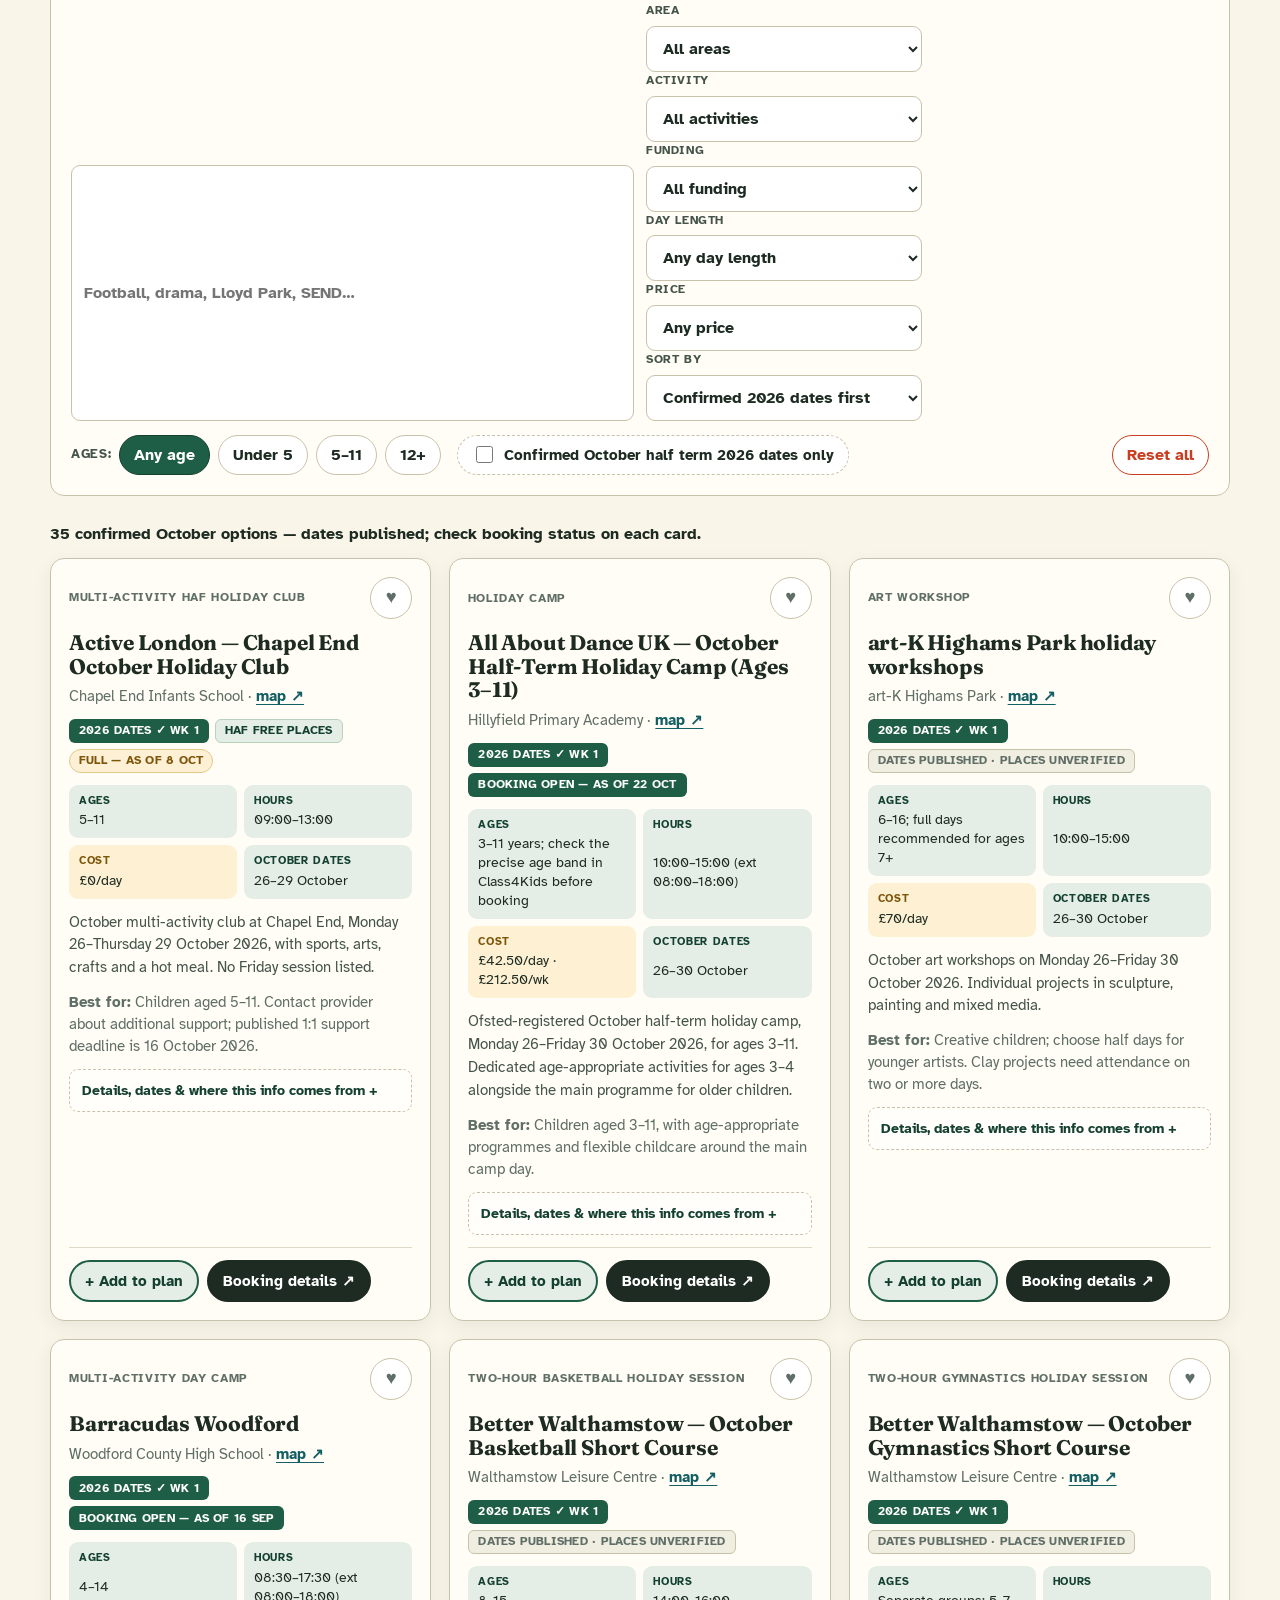
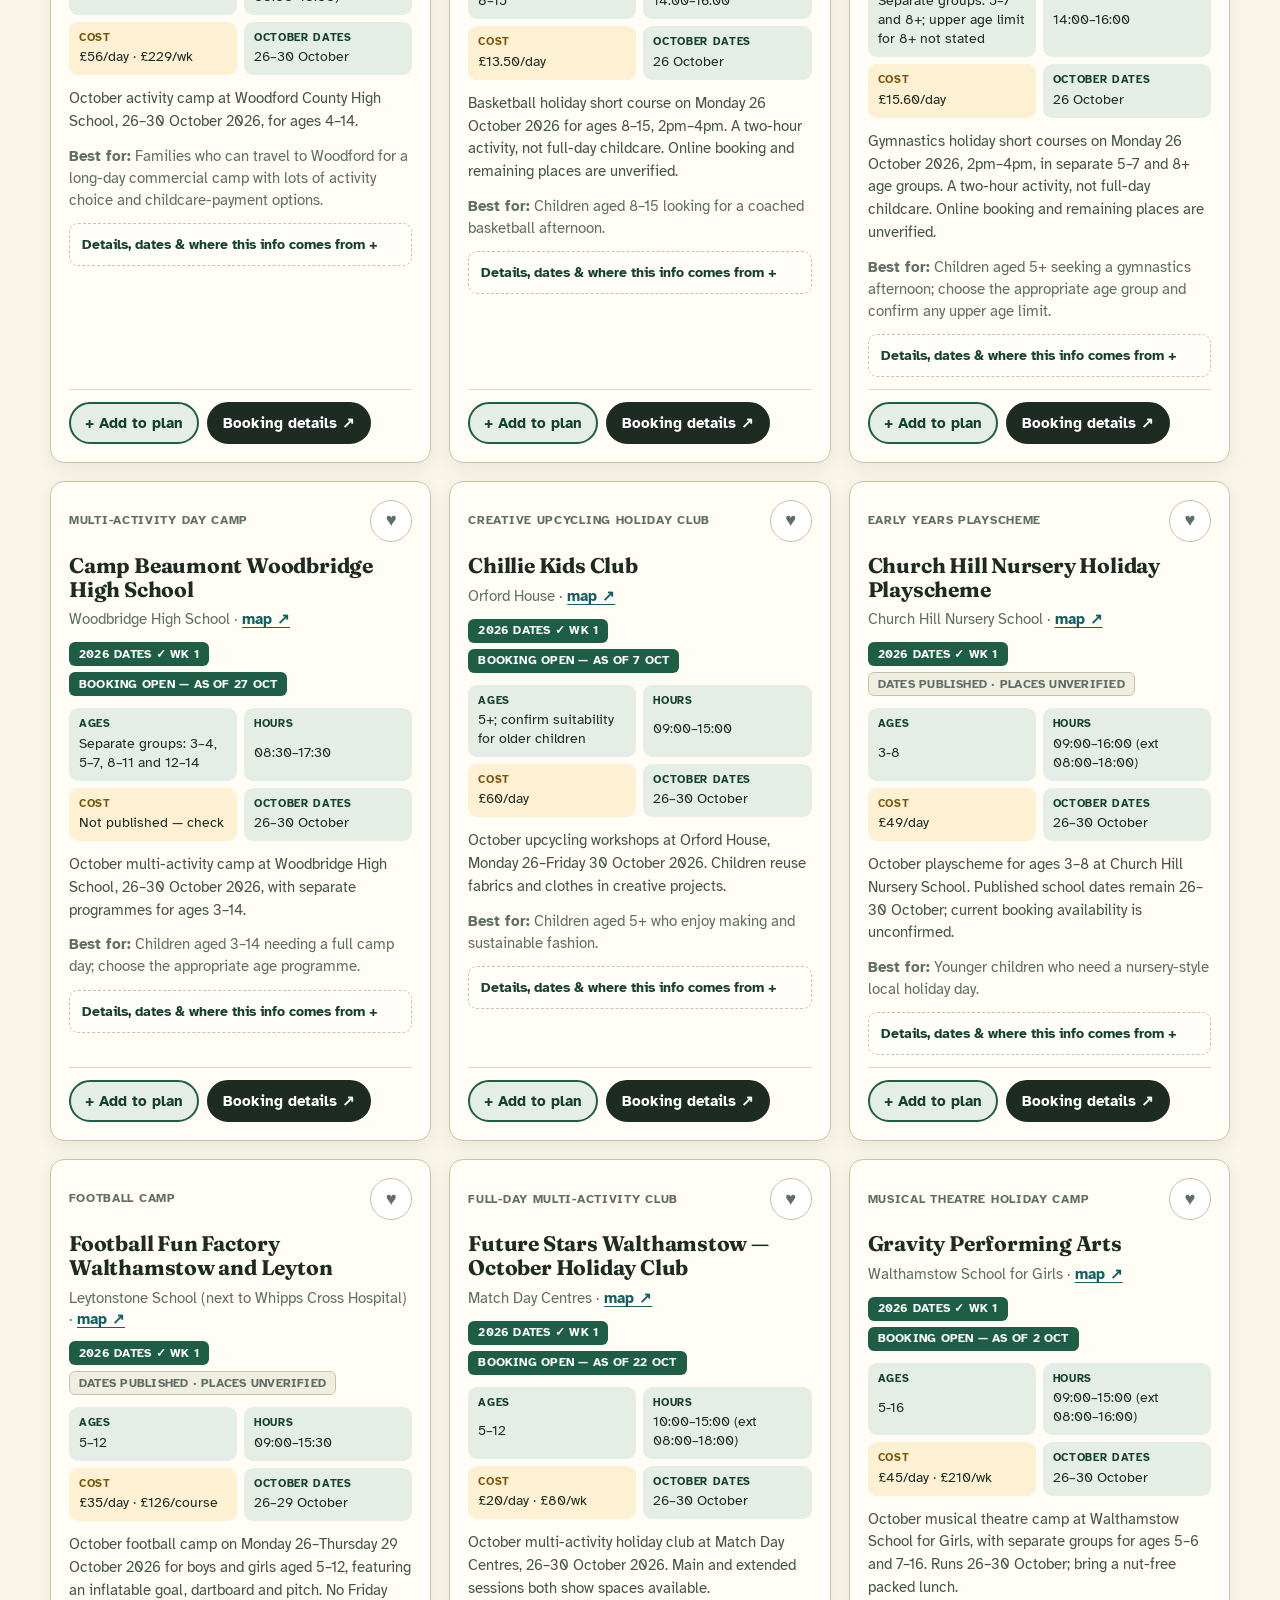
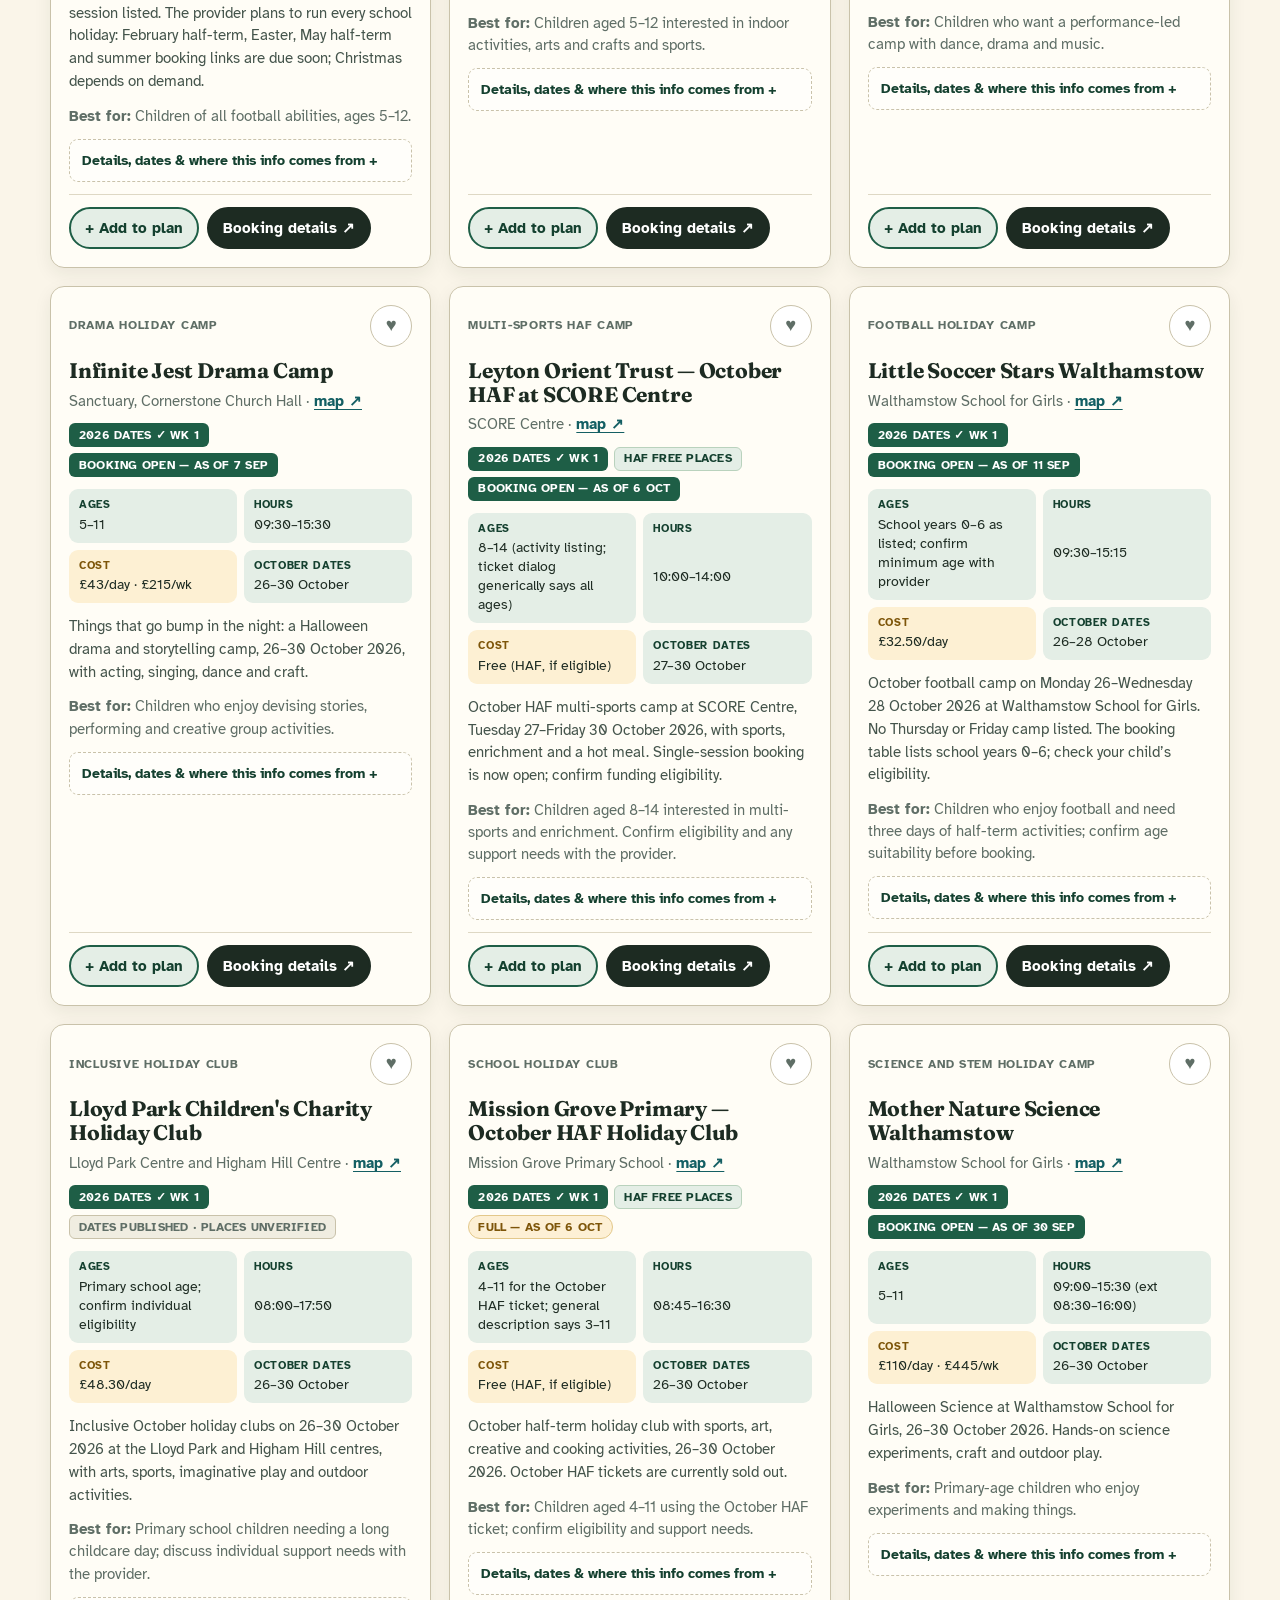
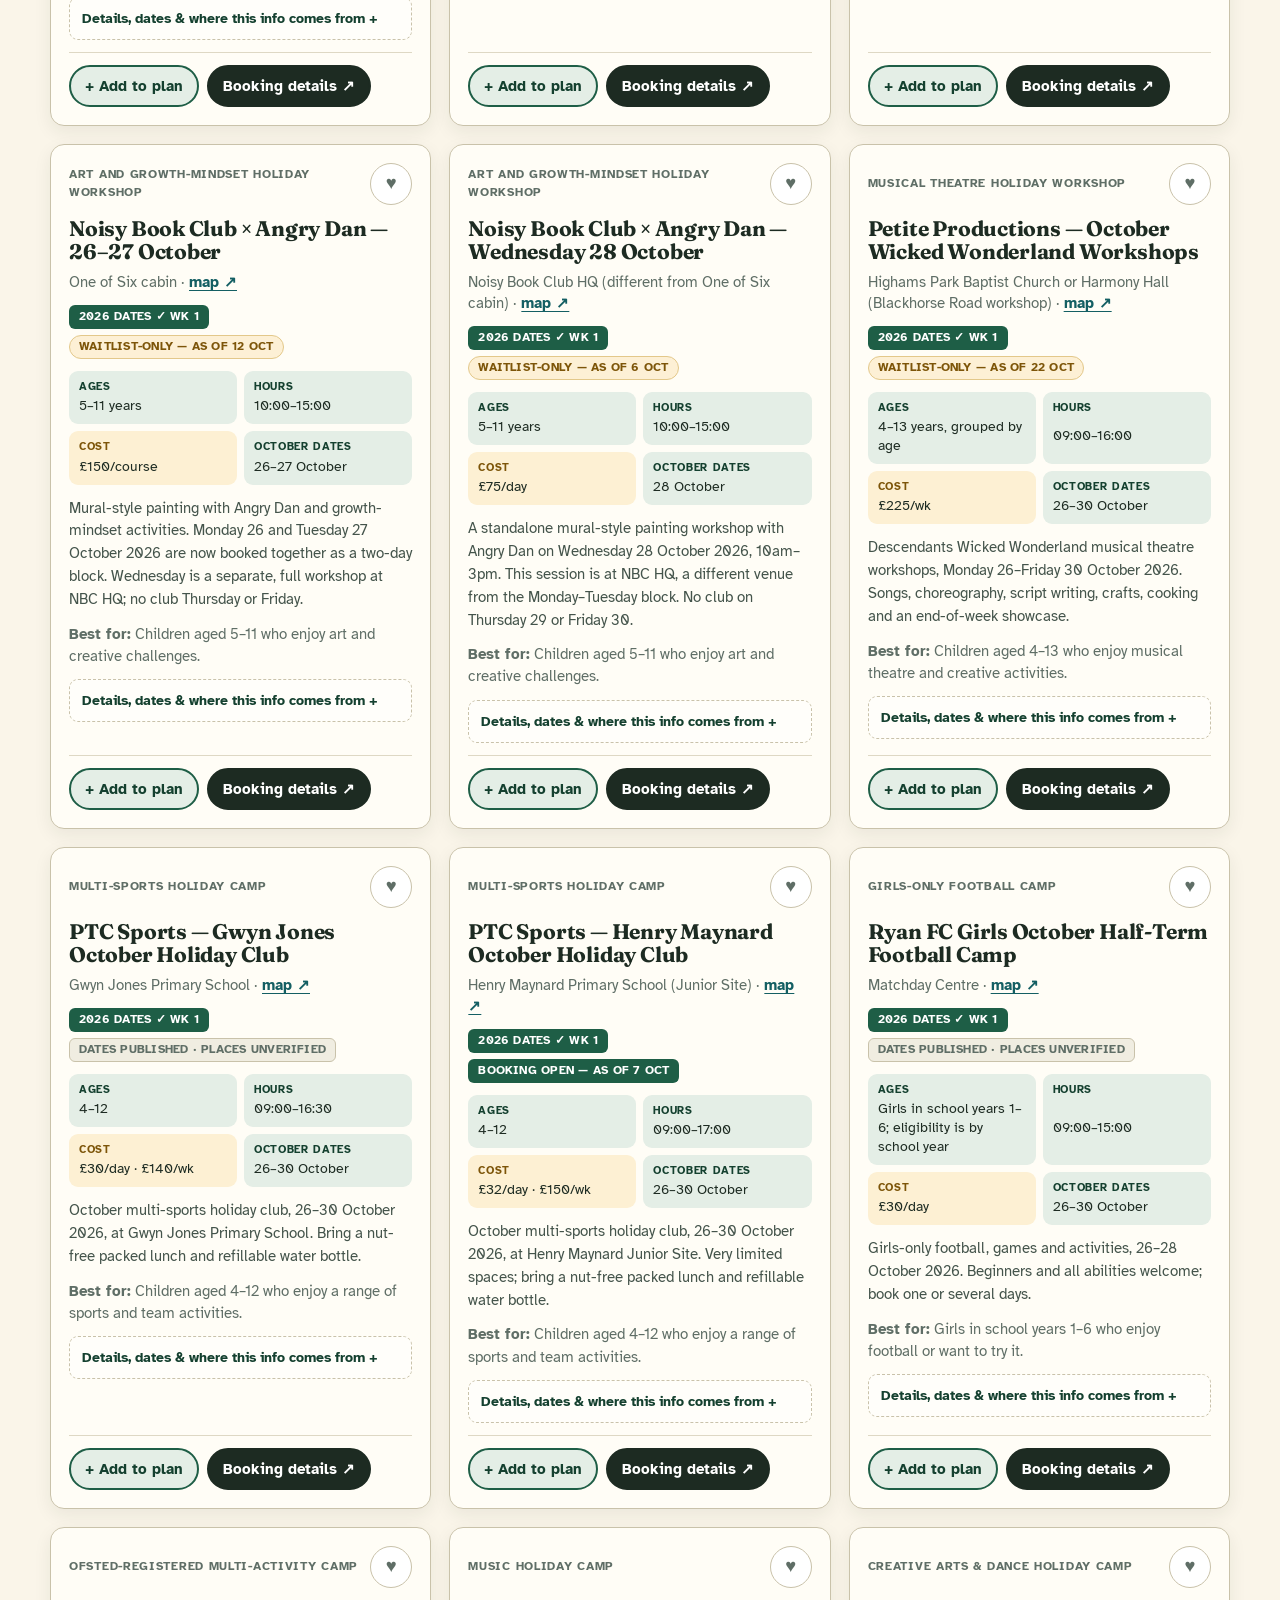
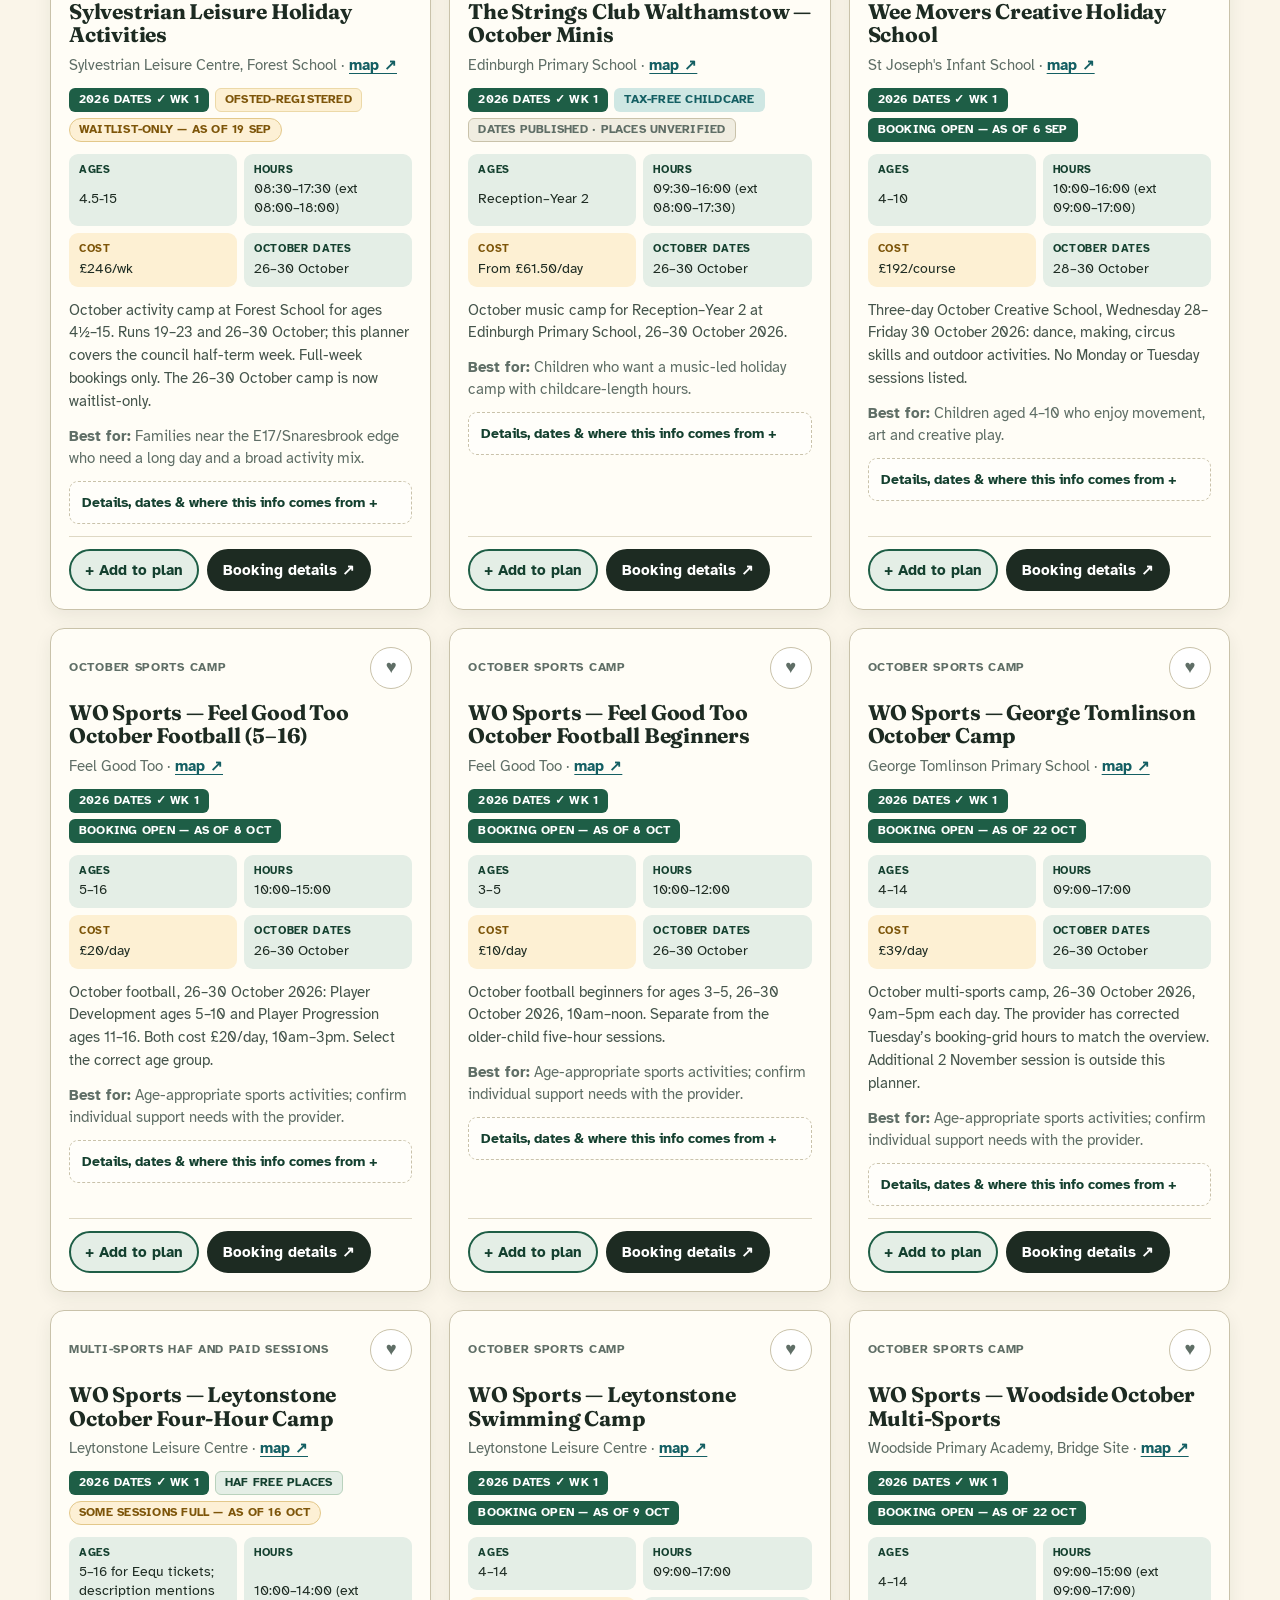
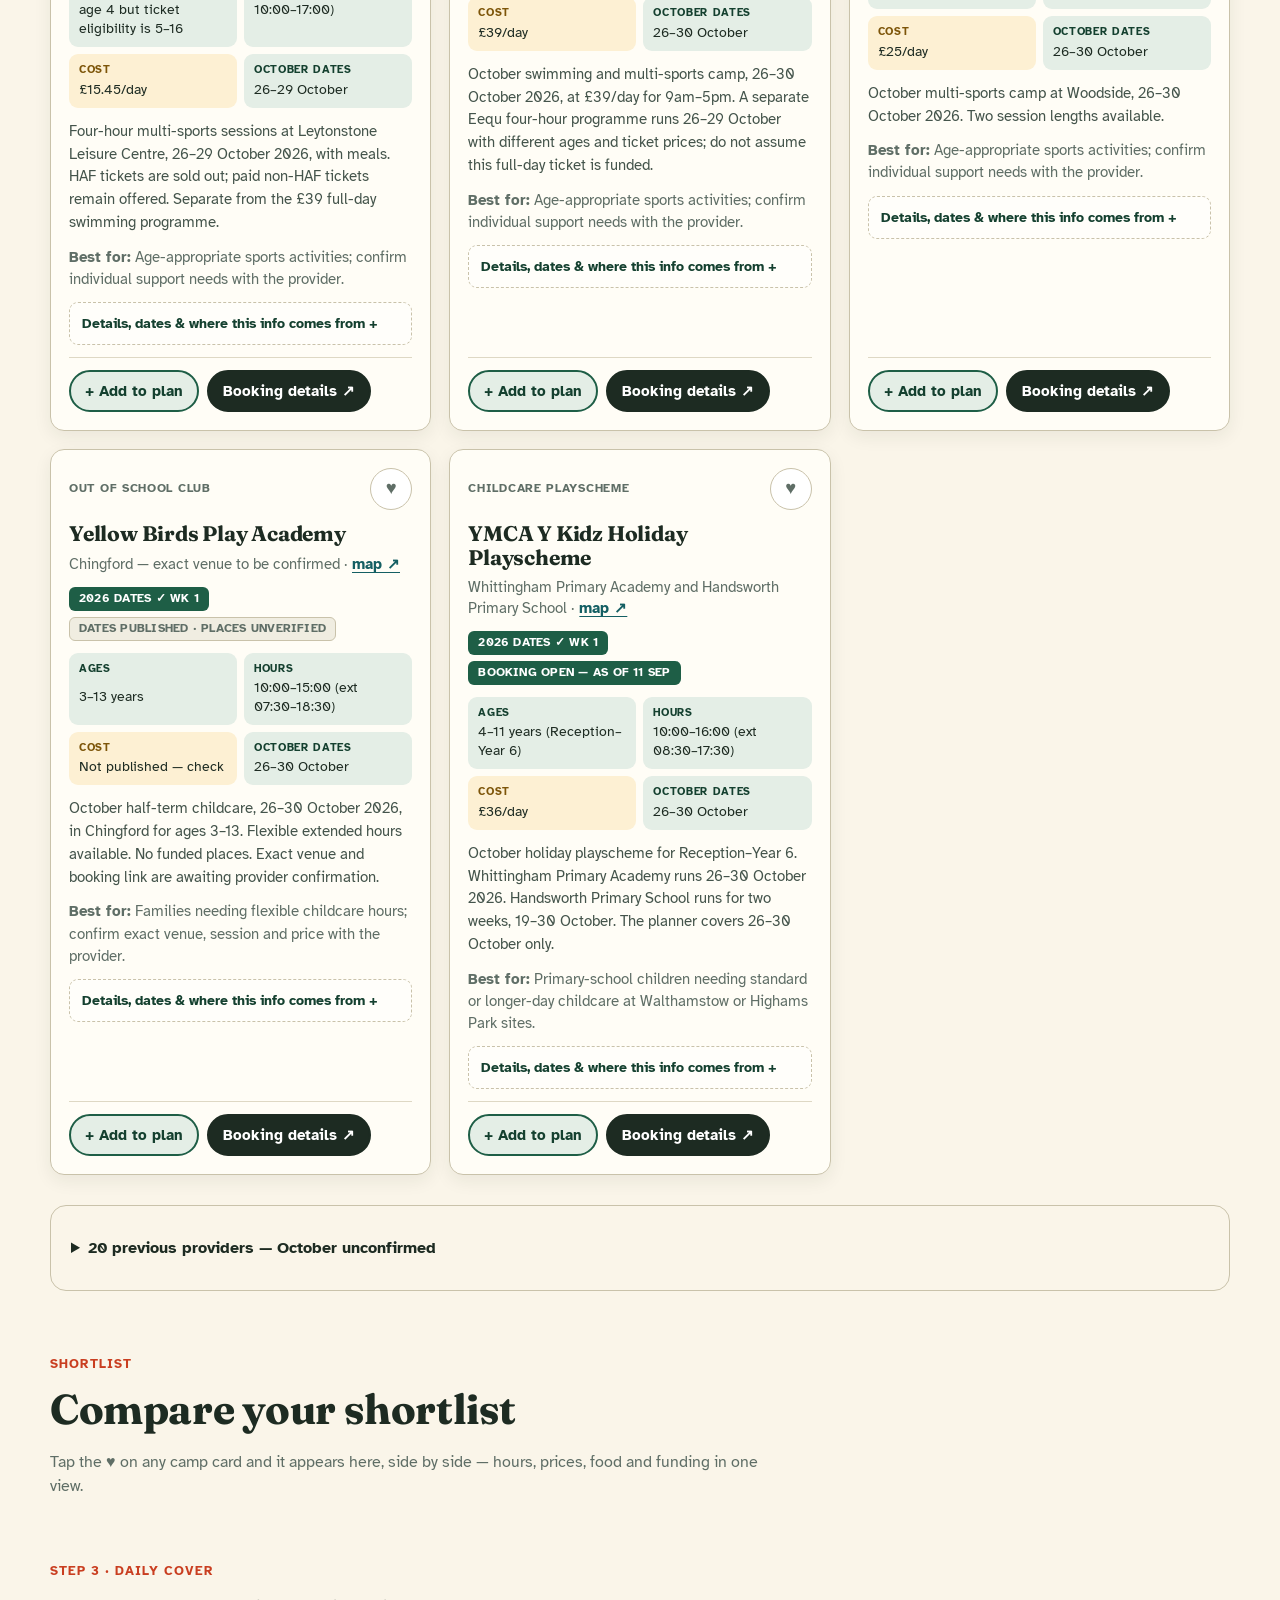
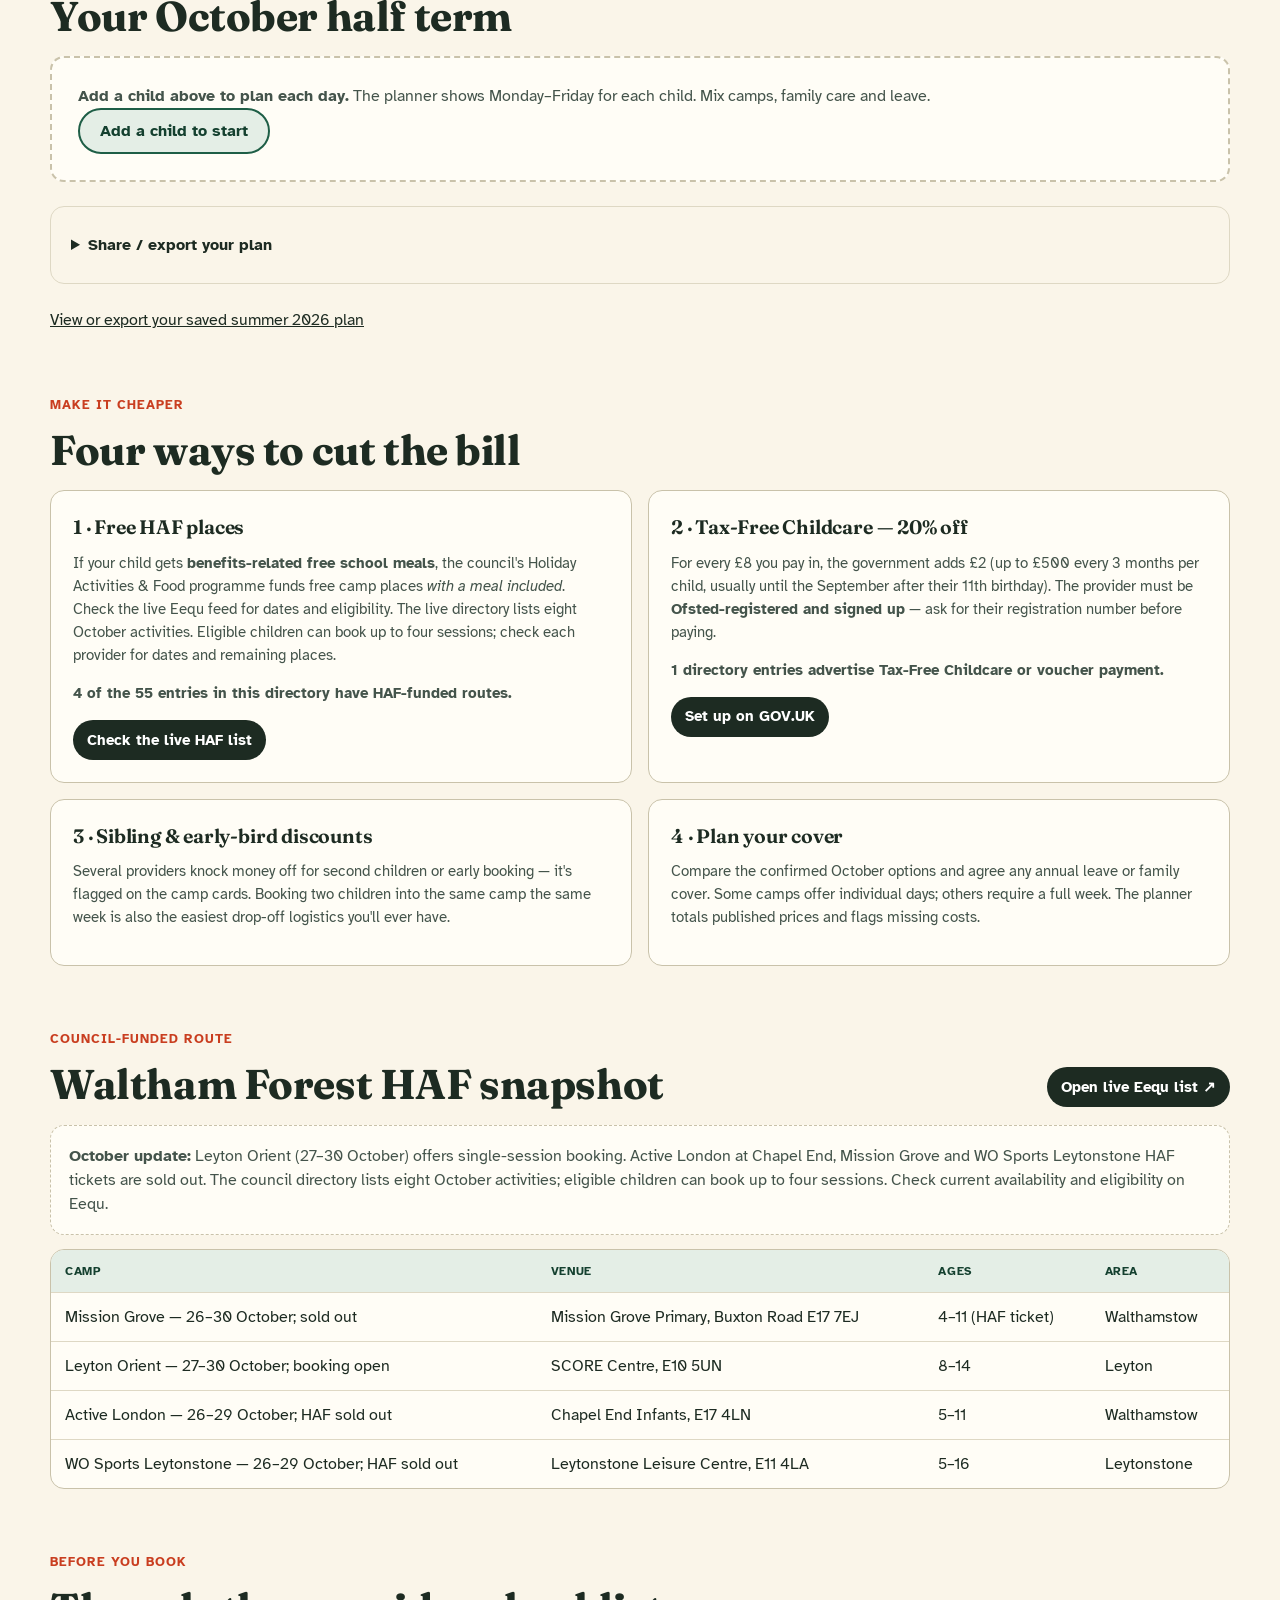
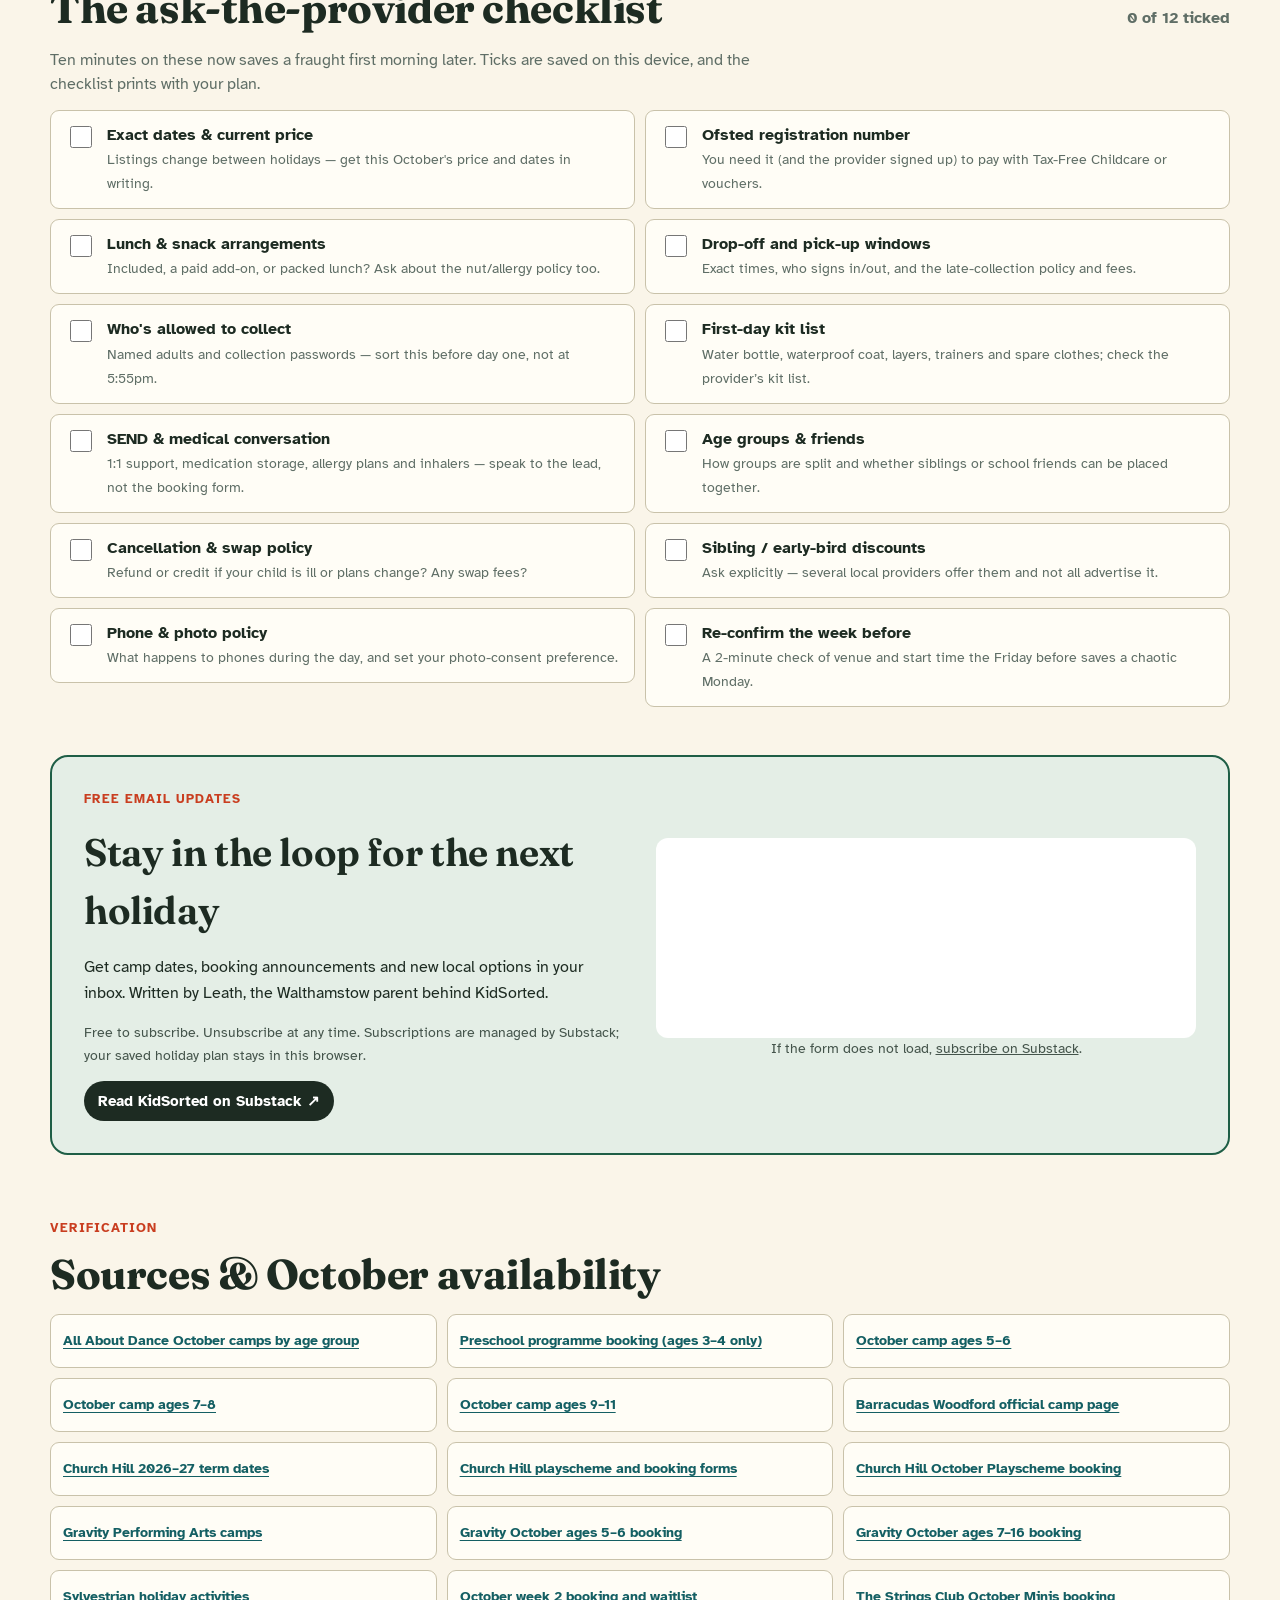
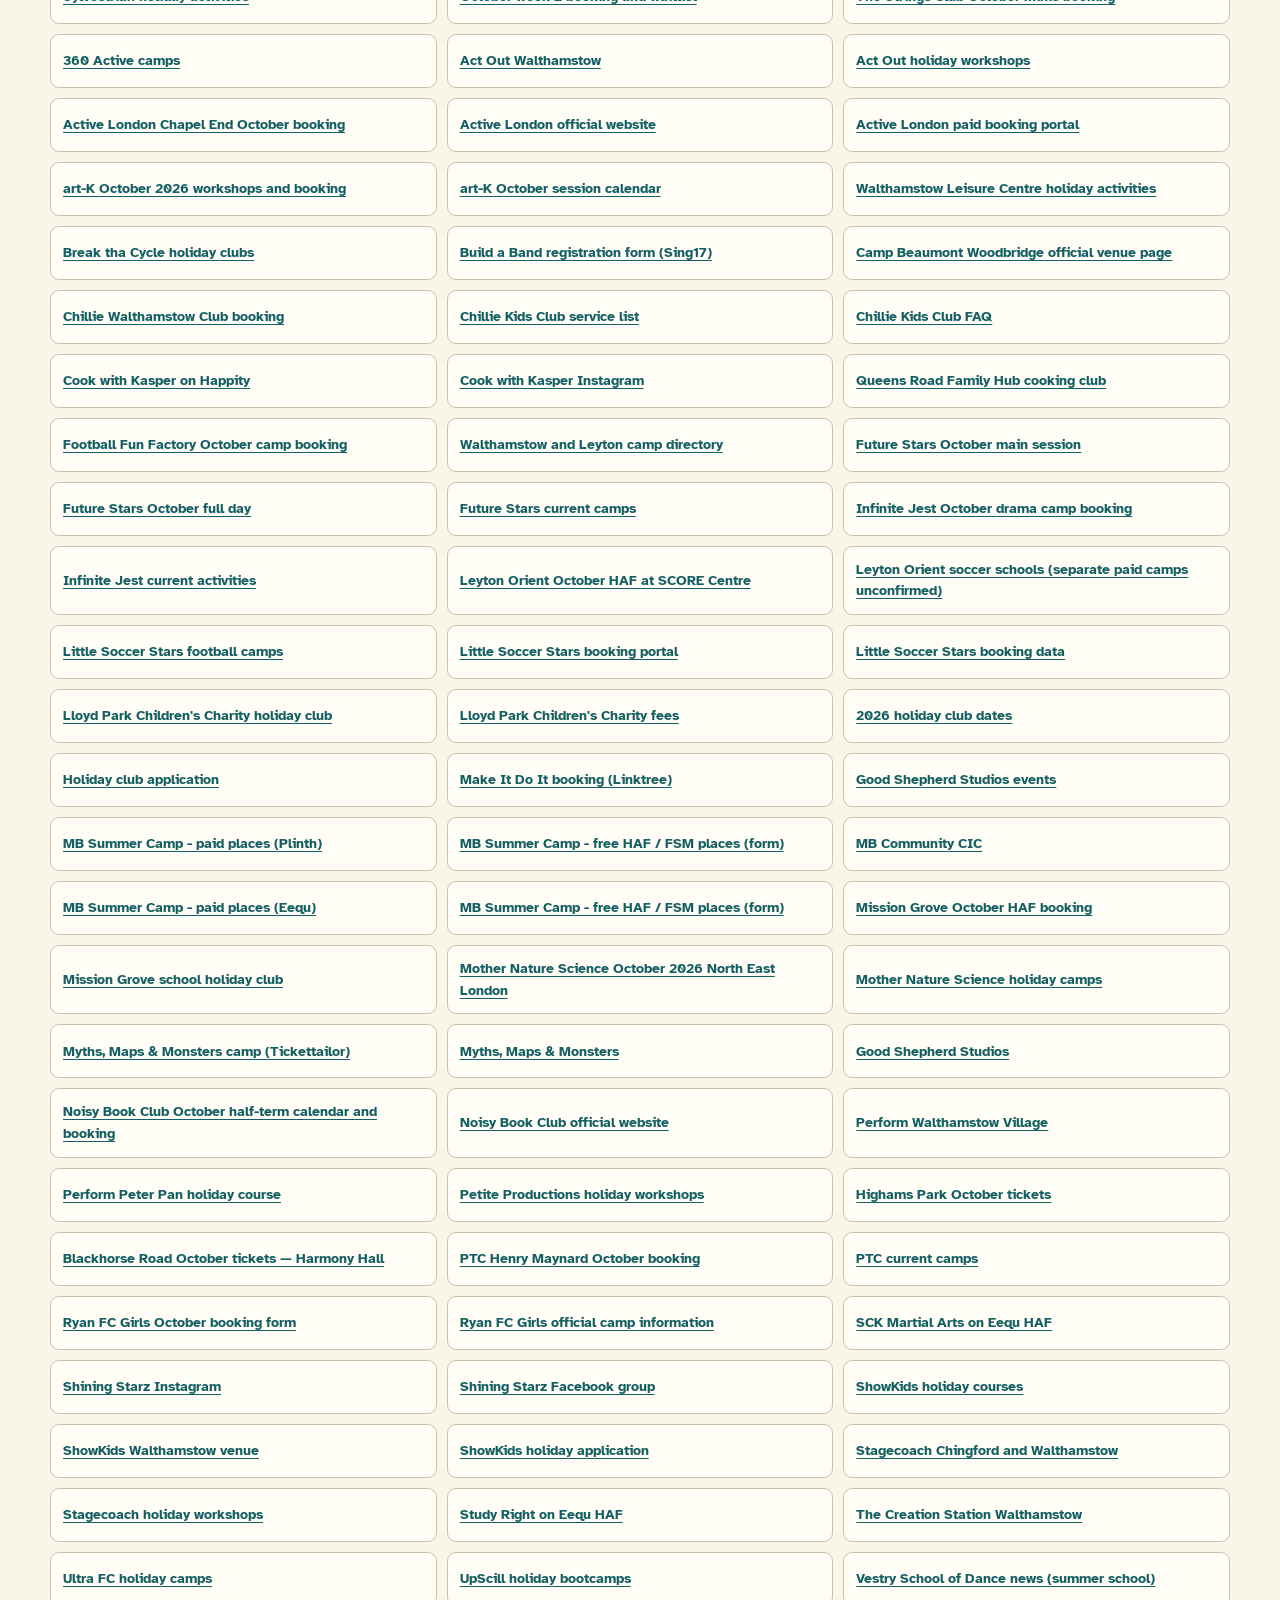
==== commit e0277539: "Refresh art-K capacity and unavailable football booking" ====
--- a/index.html
+++ b/index.html
@@ -55,7 +55,7 @@
       </nav>
 
       <div class="hero-content" id="top">
-        <p class="eyebrow">Walthamstow &amp; nearby · October half term 2026 · 26–30 October · refreshed 27 October 2026</p>
+        <p class="eyebrow">Walthamstow &amp; nearby · October half term 2026 · 26–30 October · refreshed 29 October 2026</p>
         <h1>October half term, <em>sorted.</em></h1>
         <p class="hero-copy">
           Plan cover for 26–30 October with local camps and a budget calculator.
@@ -442,7 +442,7 @@
         Built as a local parent-facing planning aid. Prices, dates and places
         change fast in camp season — always confirm dates, eligibility,
         Ofsted/registration status, SEND support and prices with the provider
-        before booking. October listings were refreshed on 27 October 2026. Daily checks review every provider; each card records its latest check and any unresolved details. Unconfirmed provider details retain their earlier verification dates. Your plan, shortlist and ticks are stored only in
+        before booking. October listings were refreshed on 29 October 2026. Daily checks review every provider; each card records its latest check and any unresolved details. Unconfirmed provider details retain their earlier verification dates. Your plan, shortlist and ticks are stored only in
         this browser. Visitor numbers are counted with Cloudflare's cookieless,
         privacy-friendly analytics — no personal data, and nothing about your plan.
       </p>
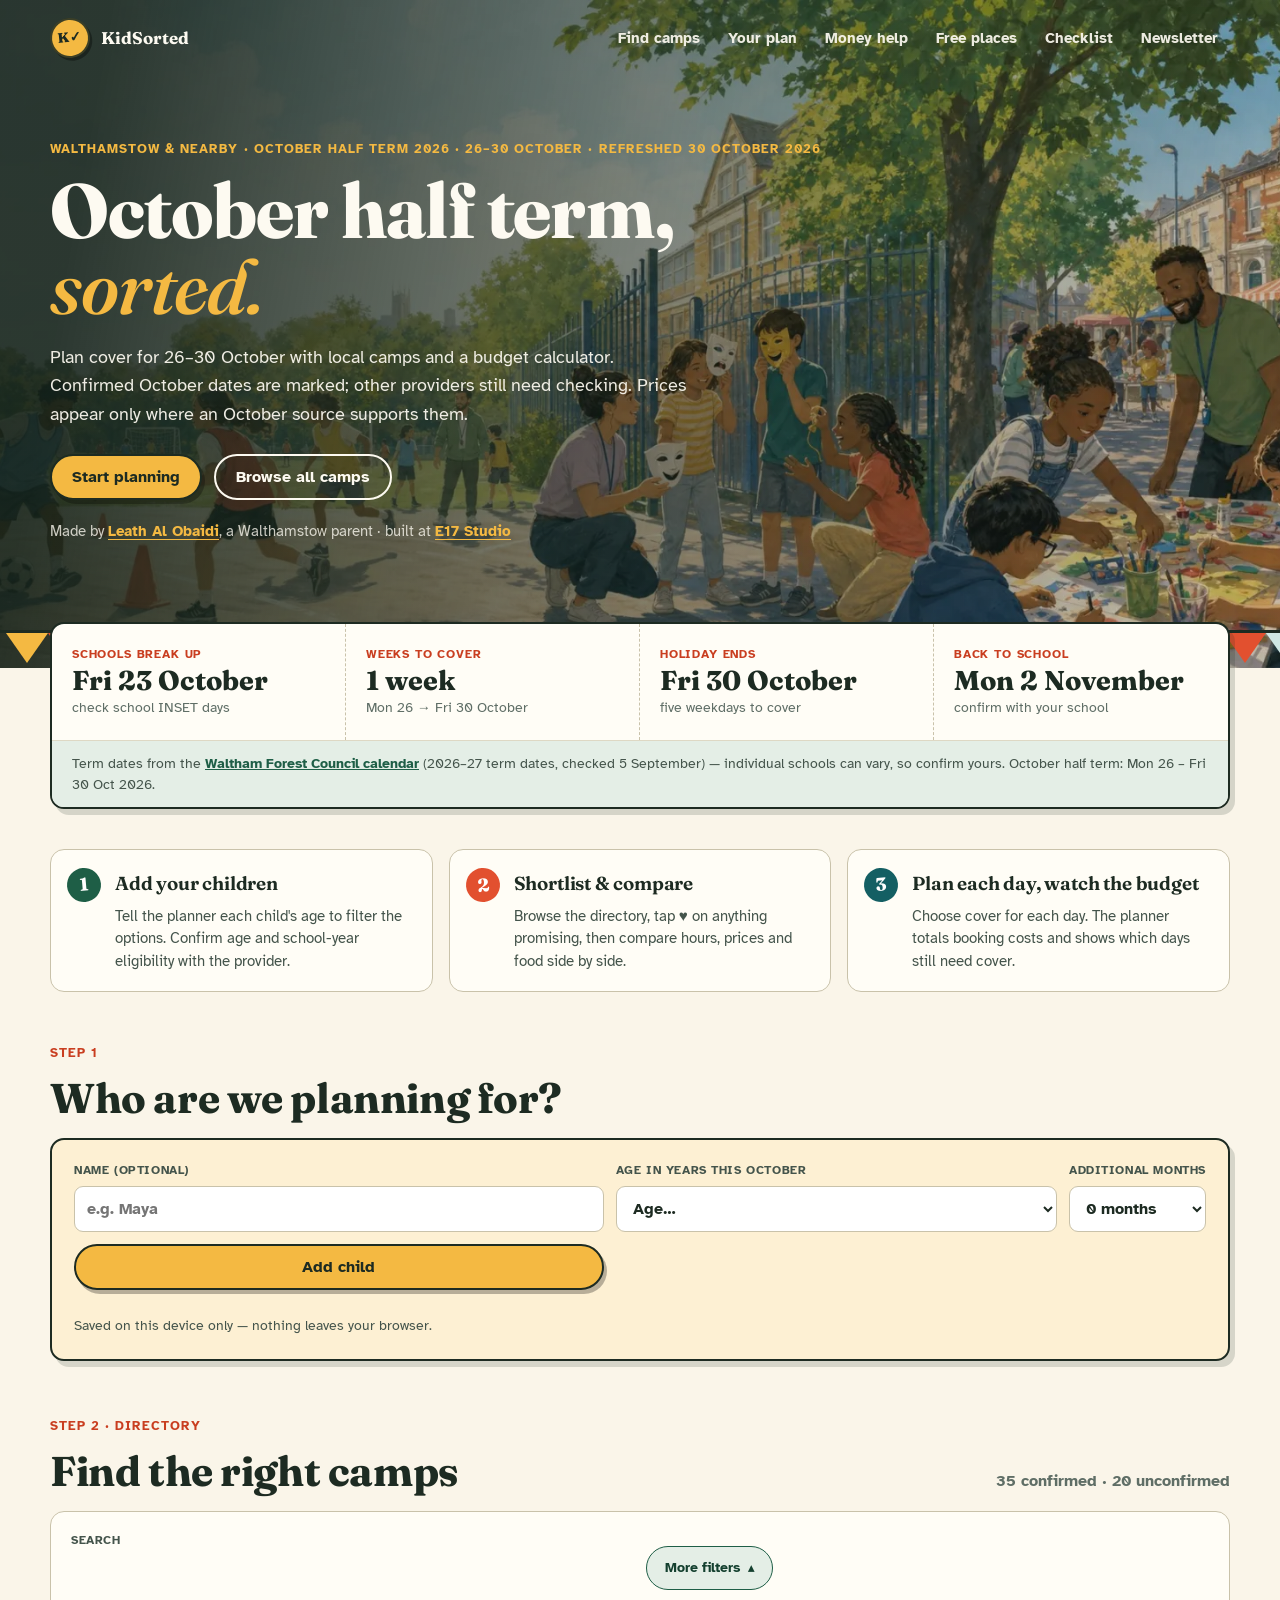
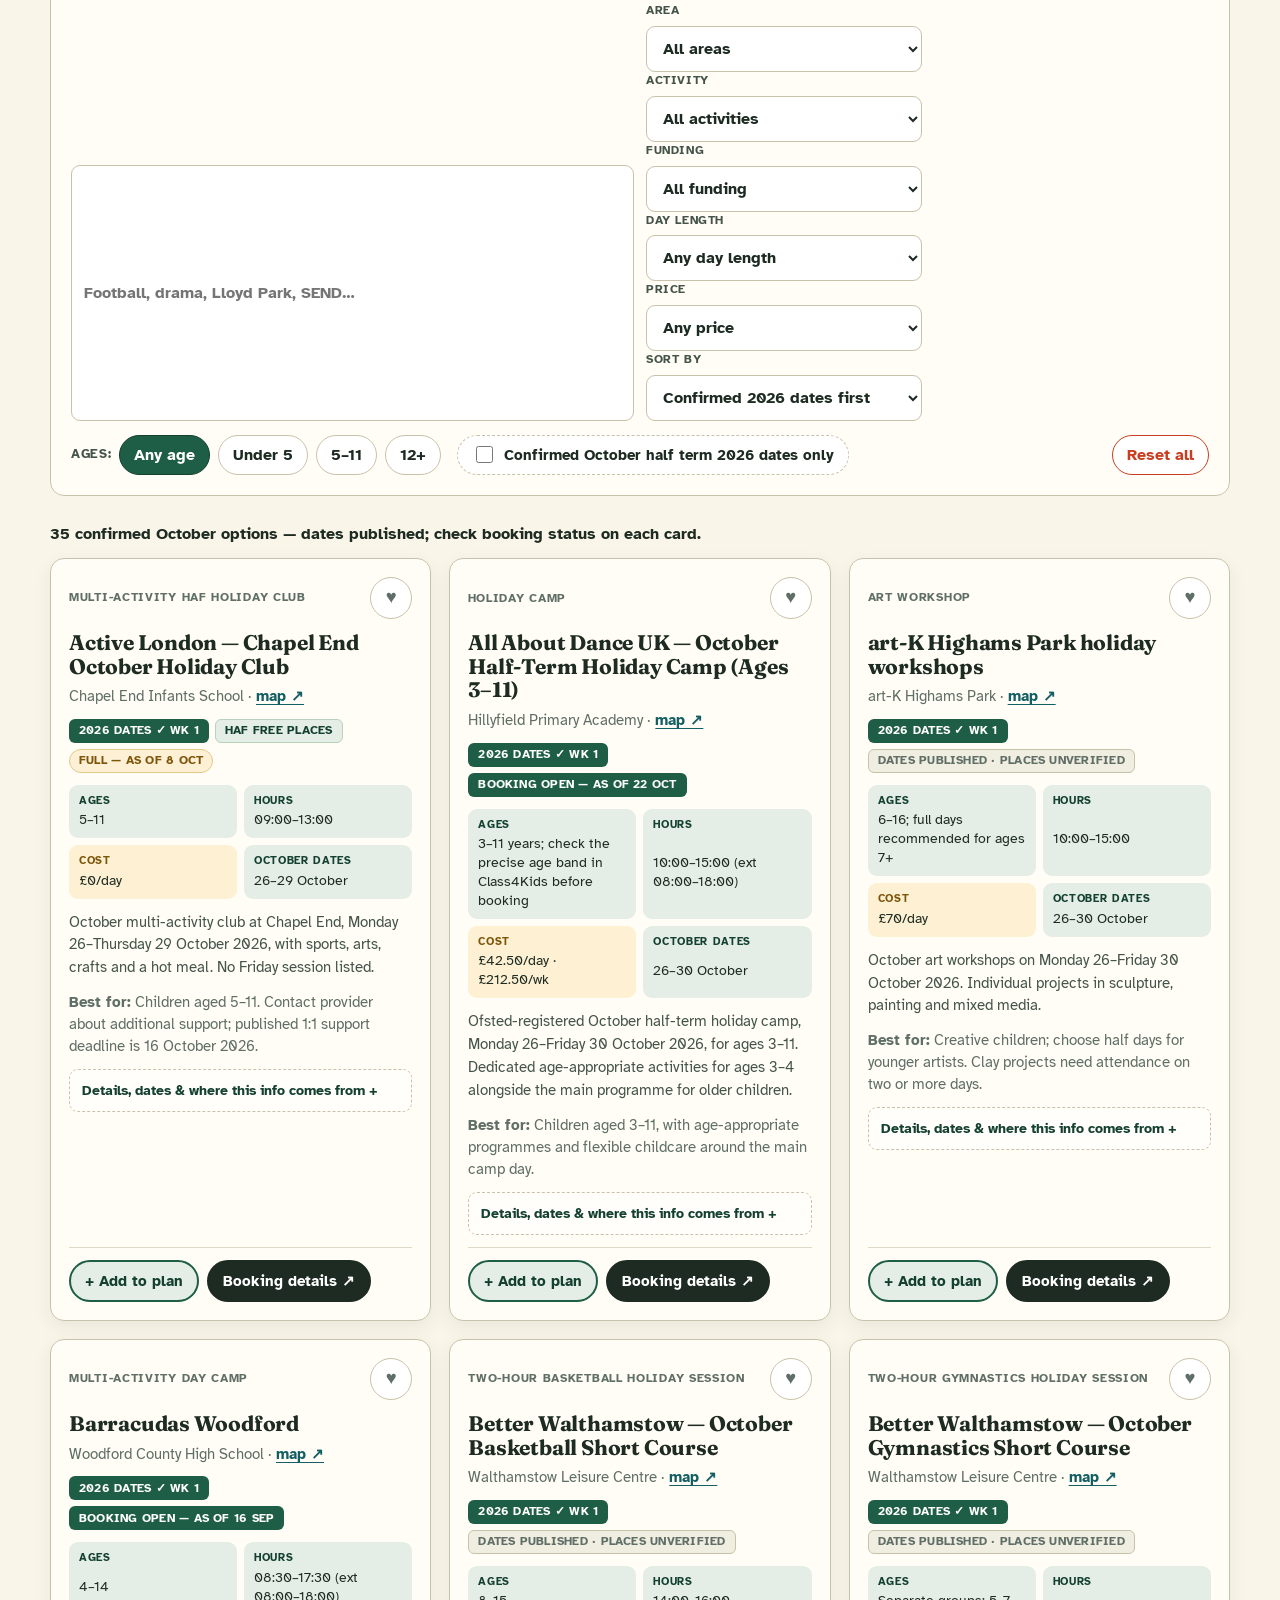
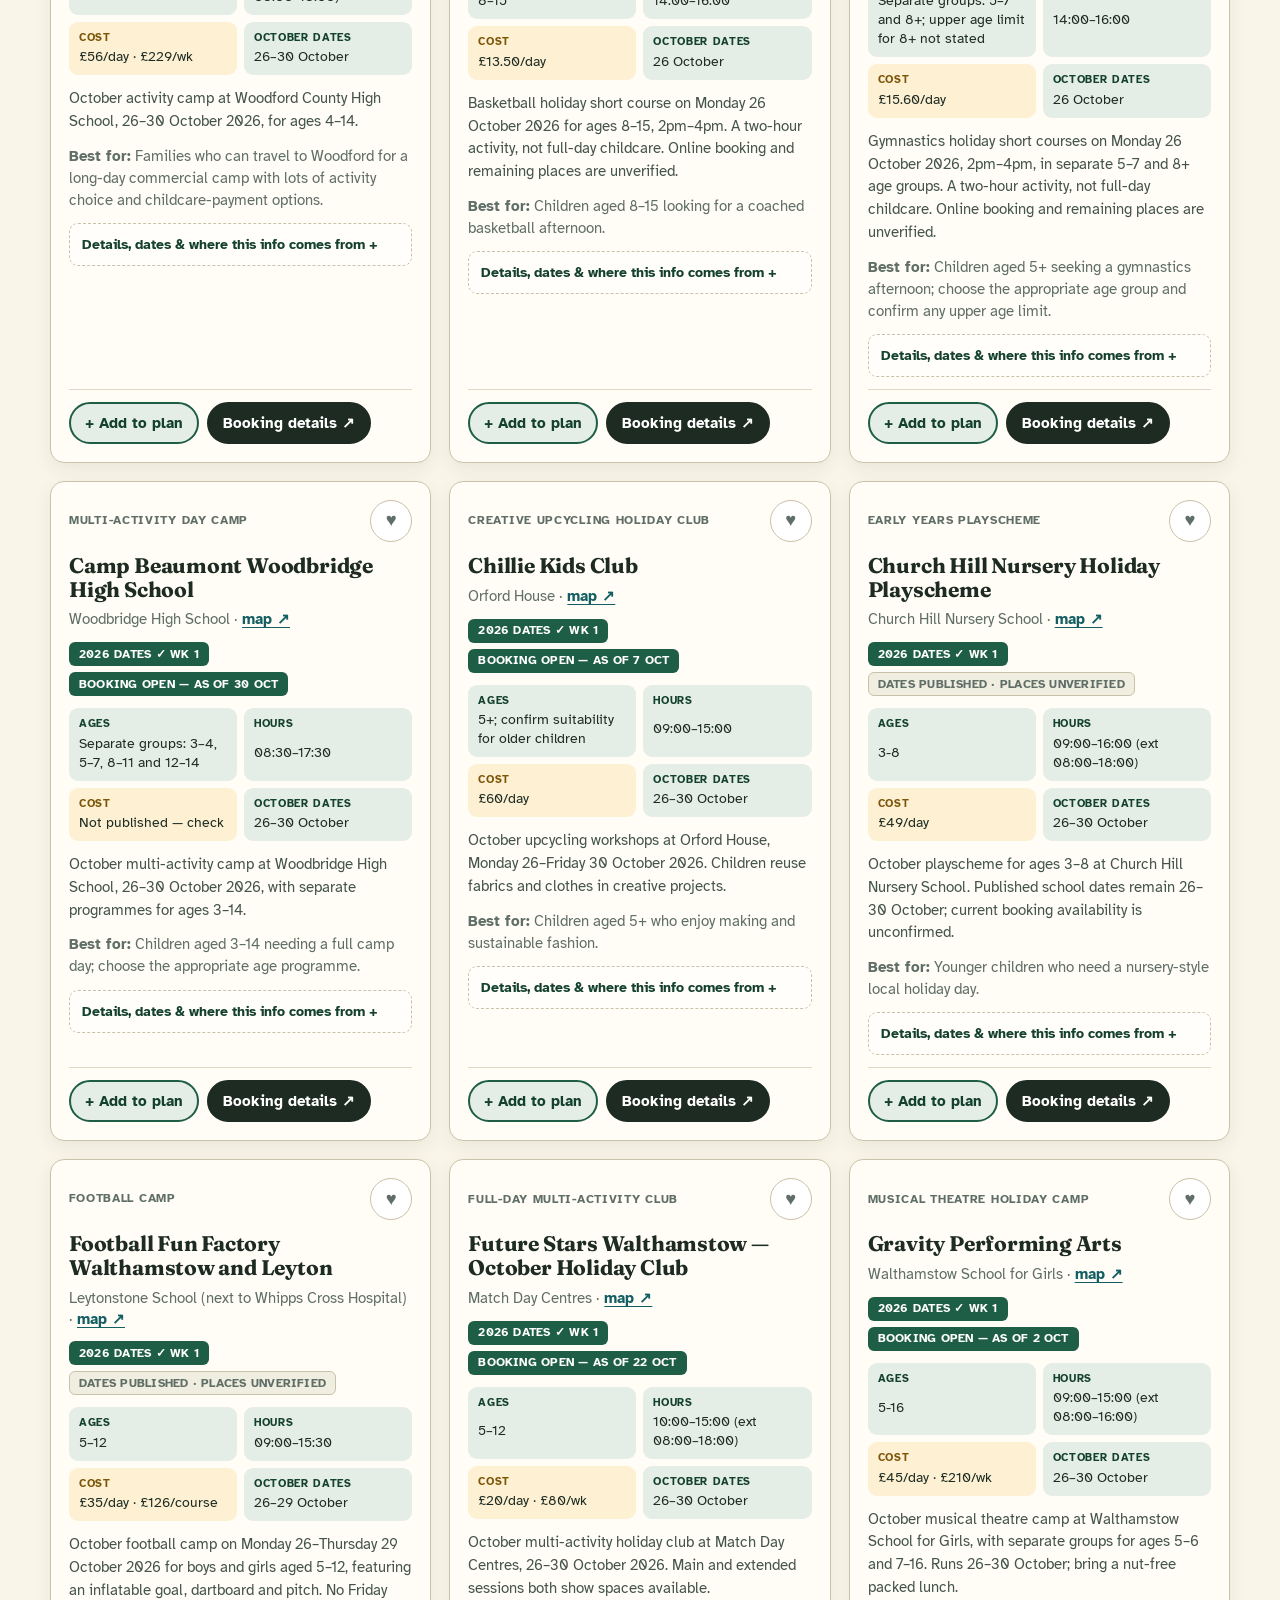
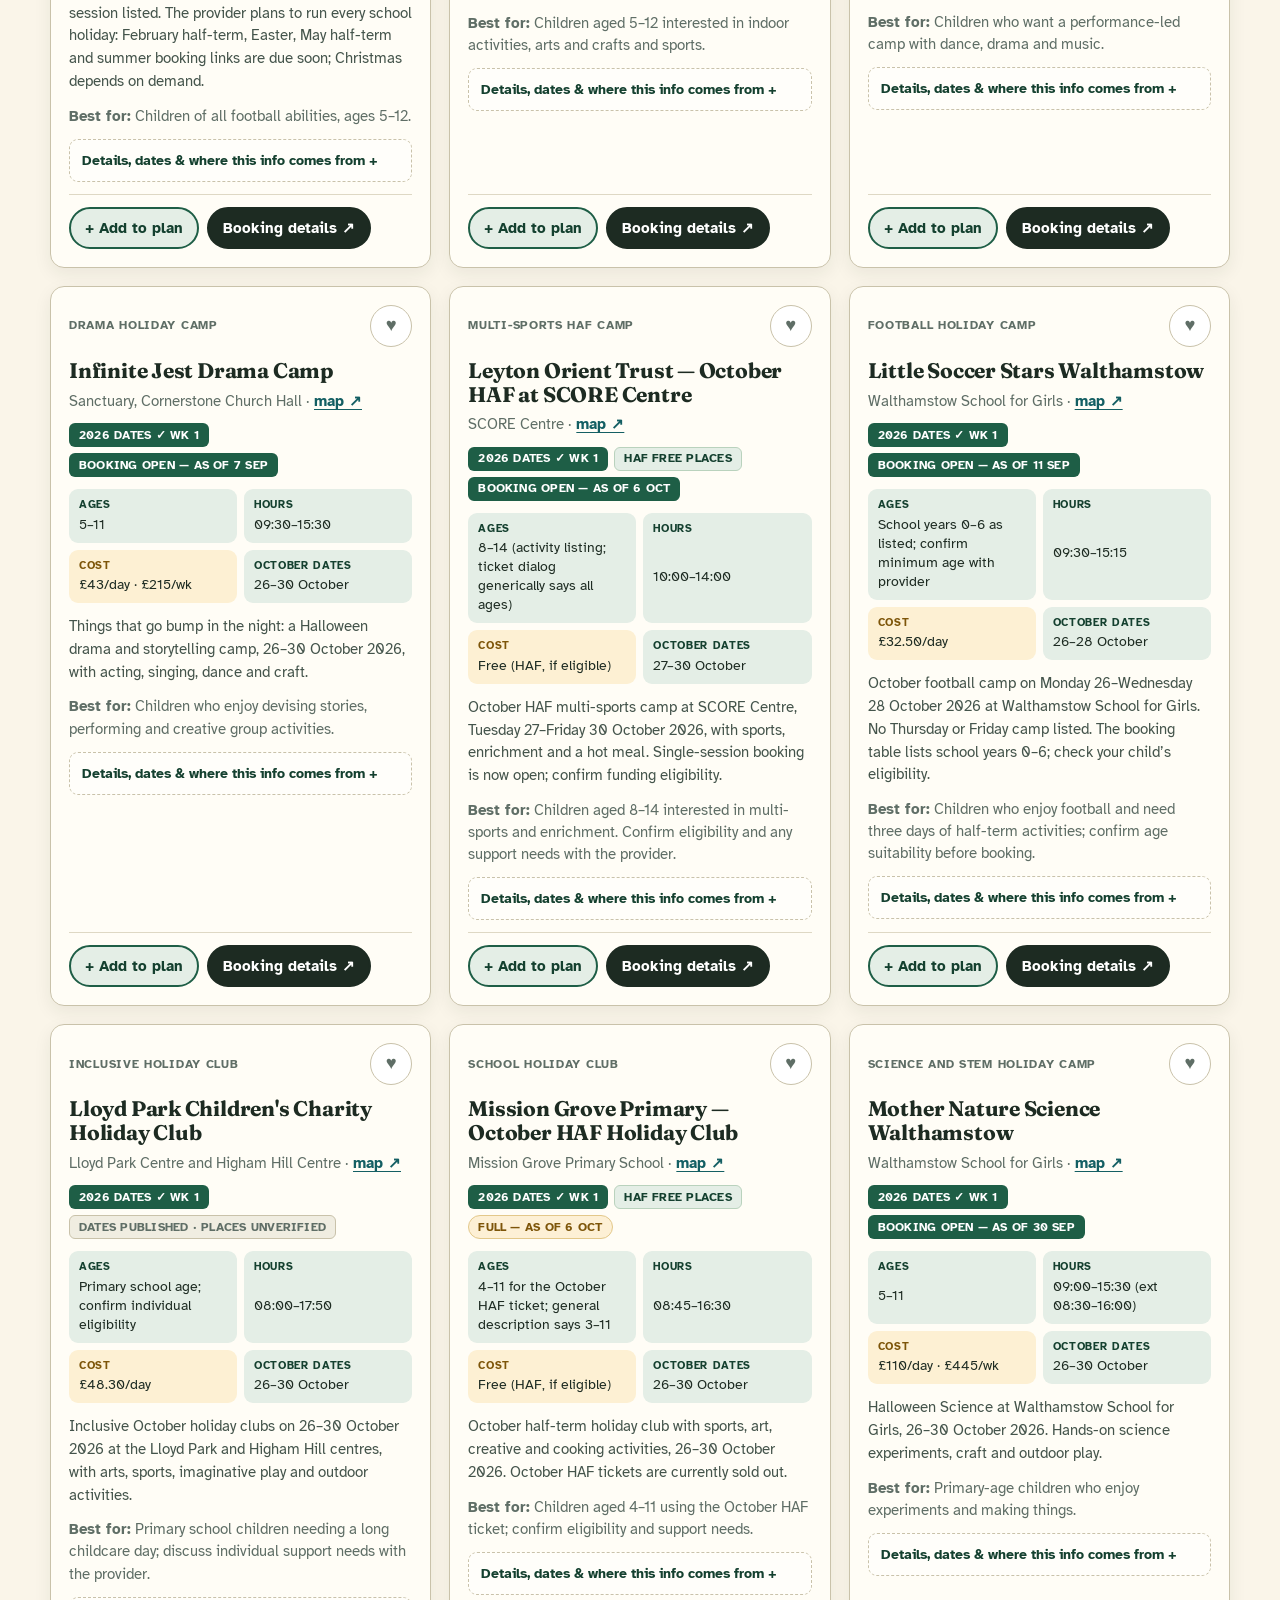
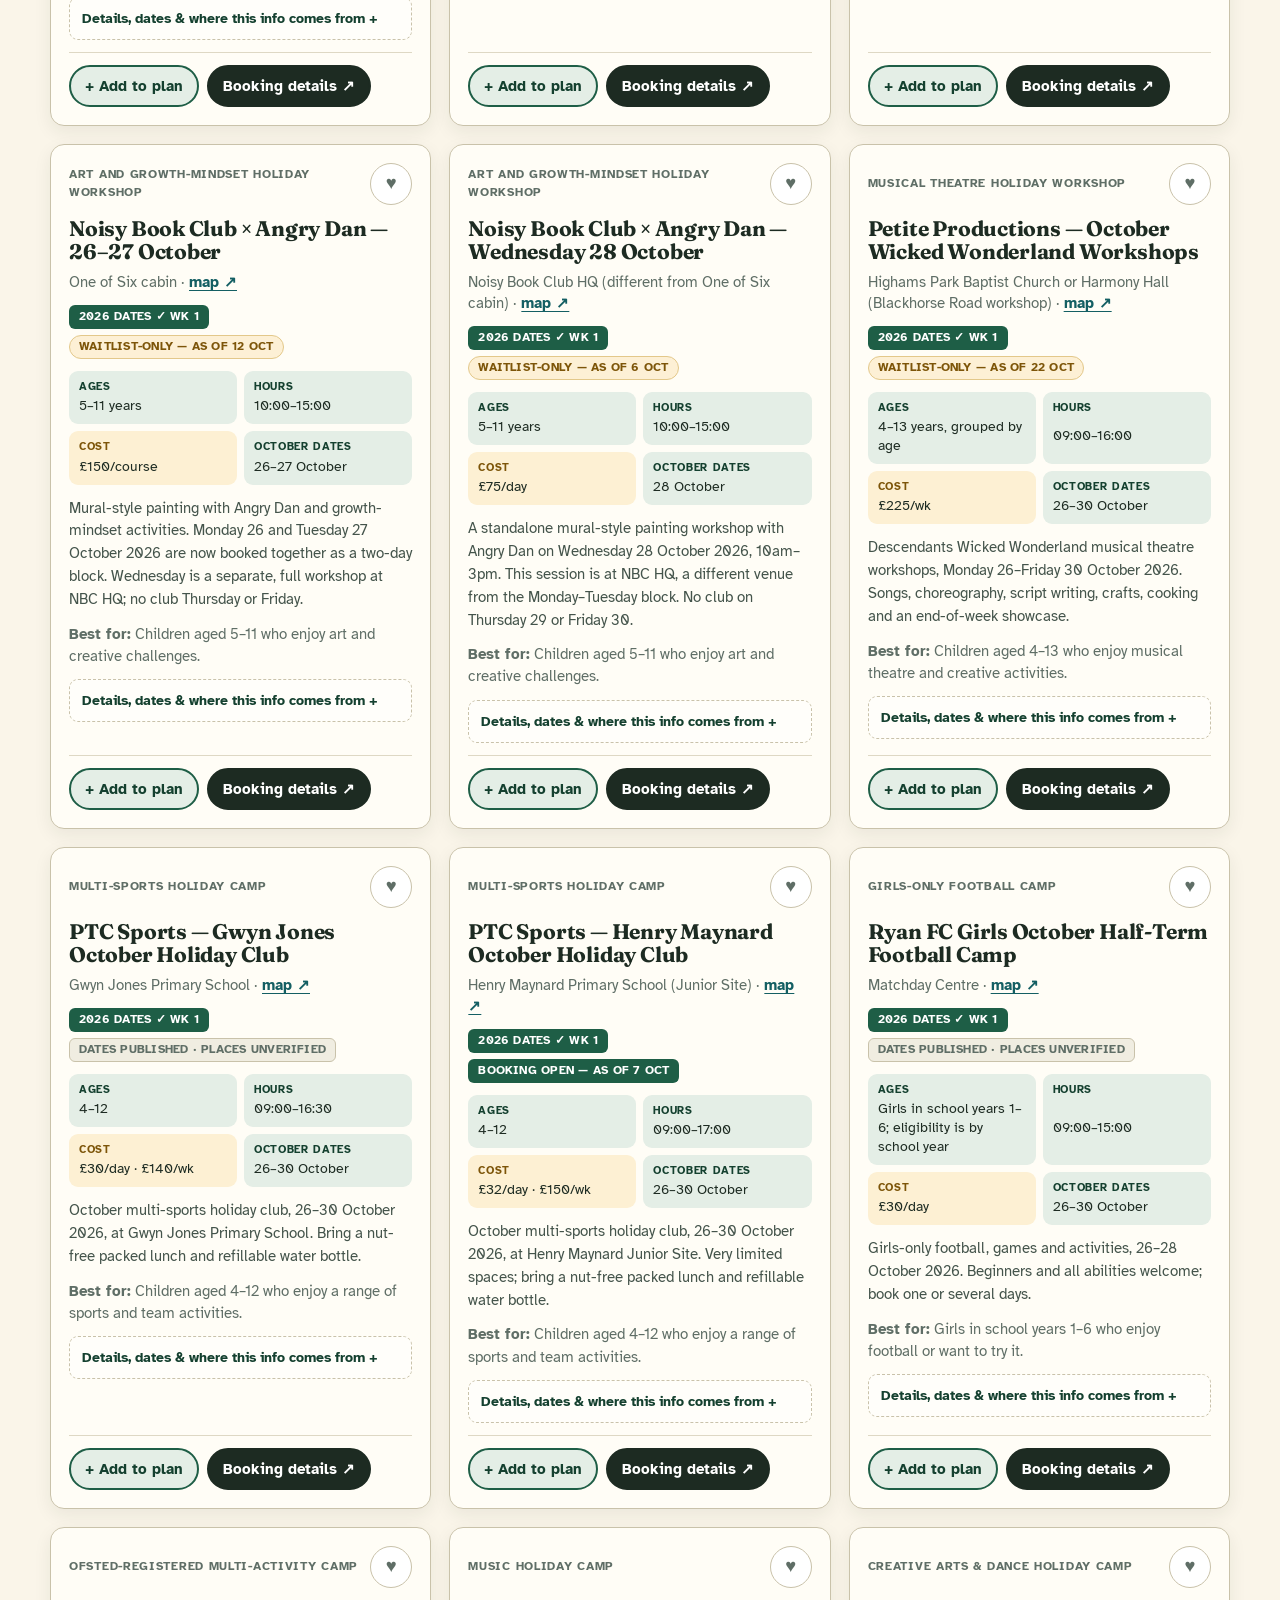
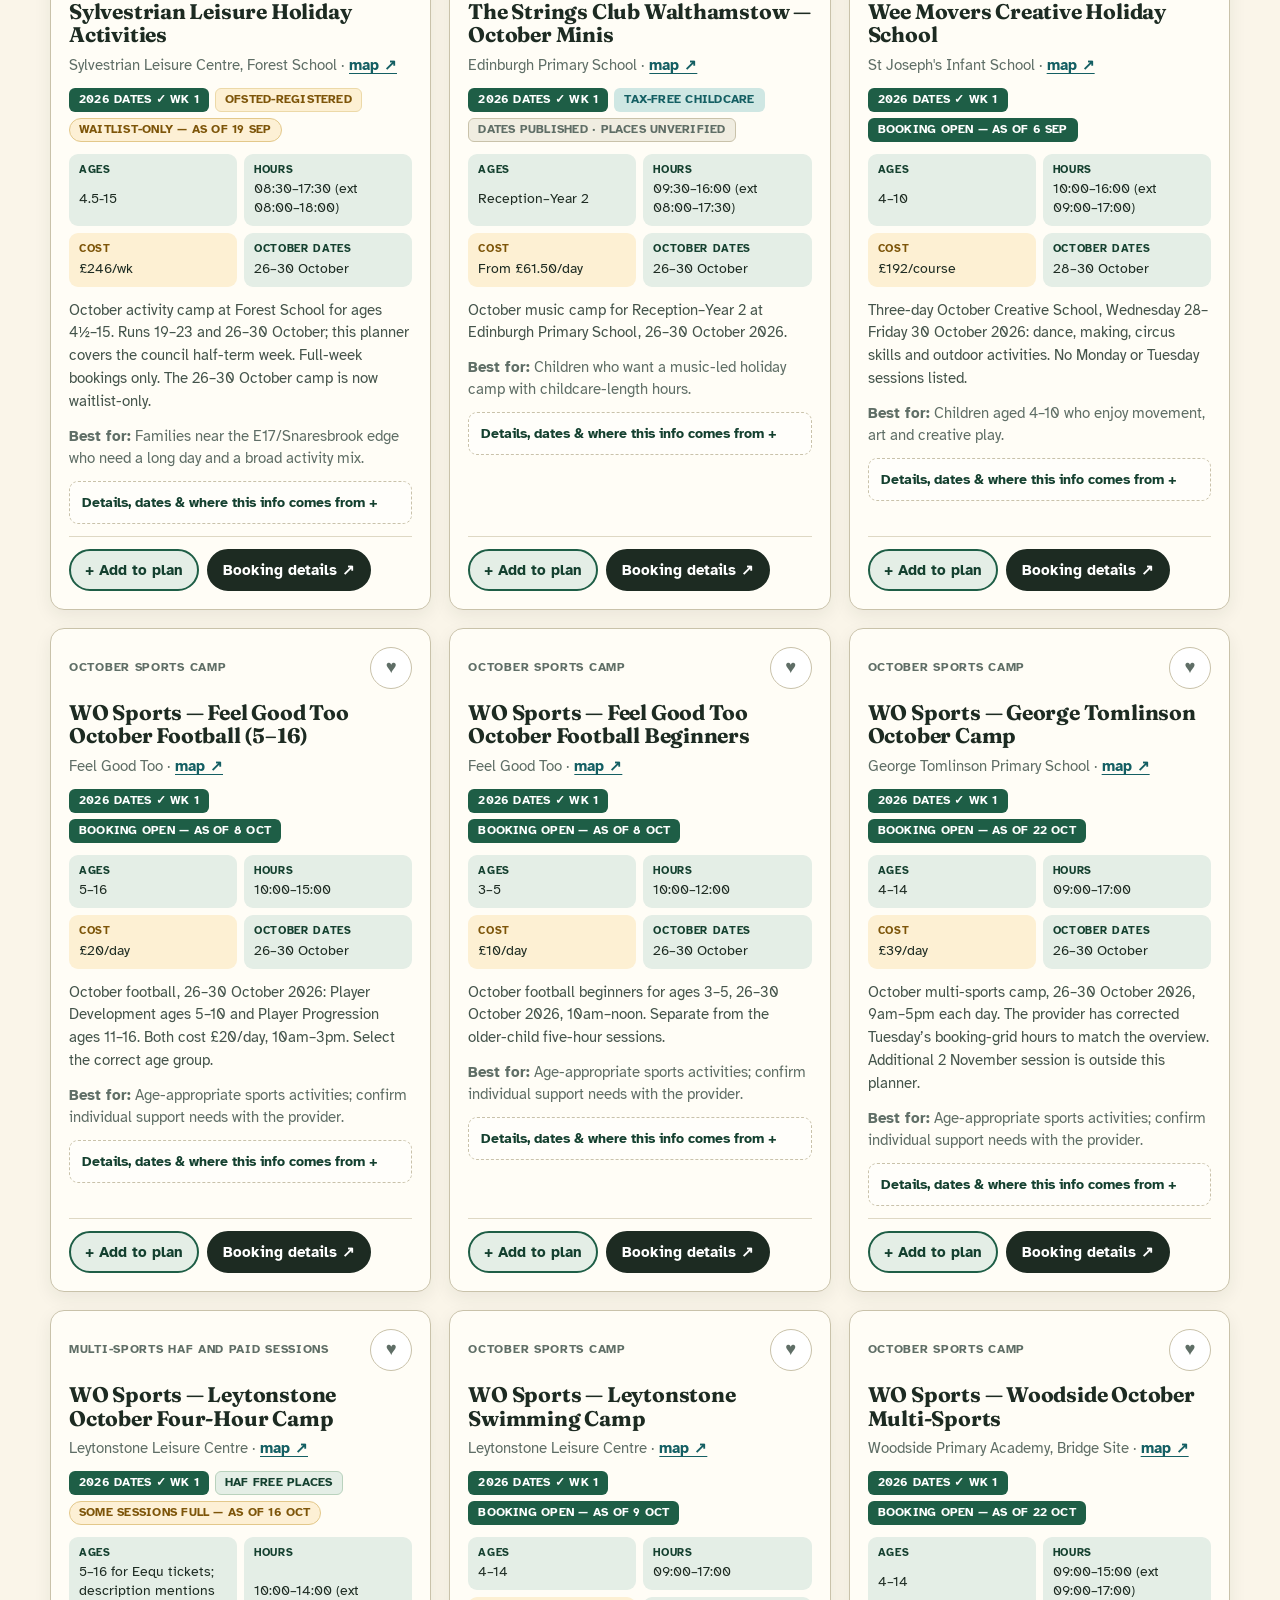
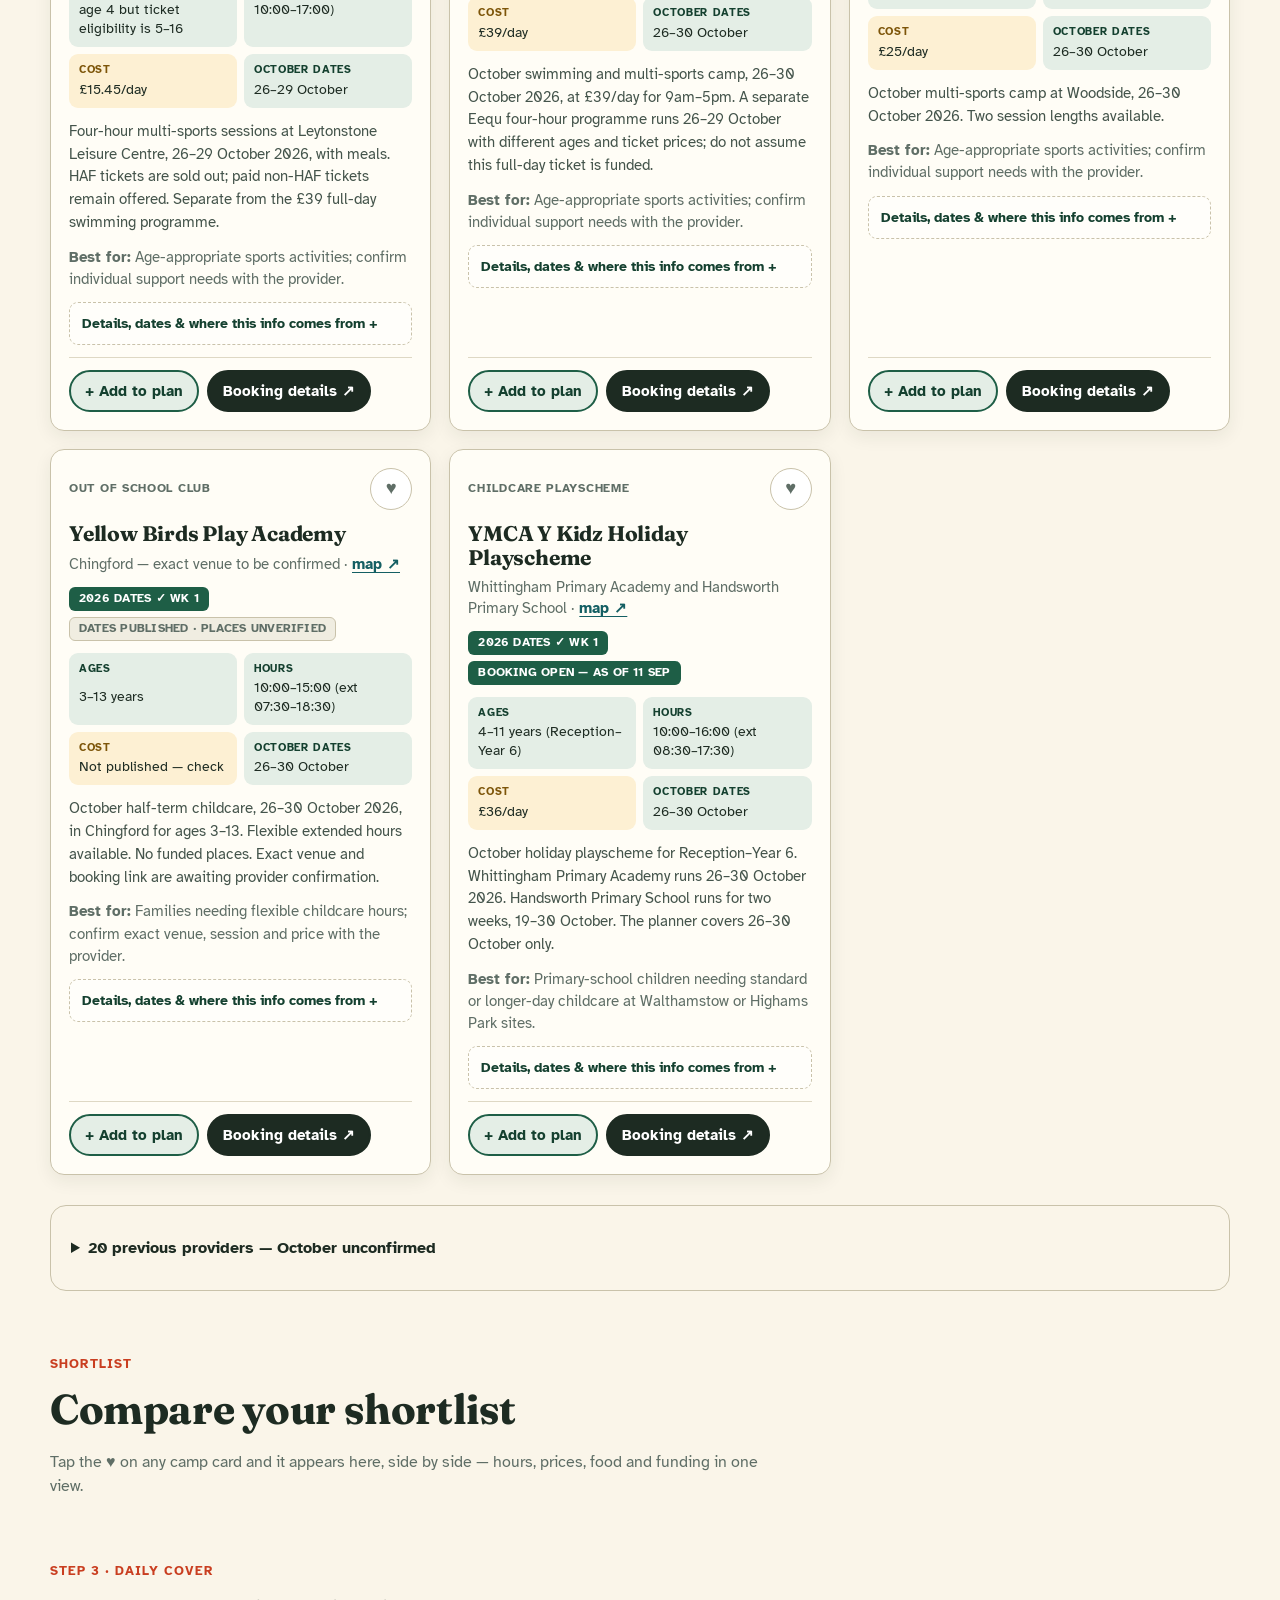
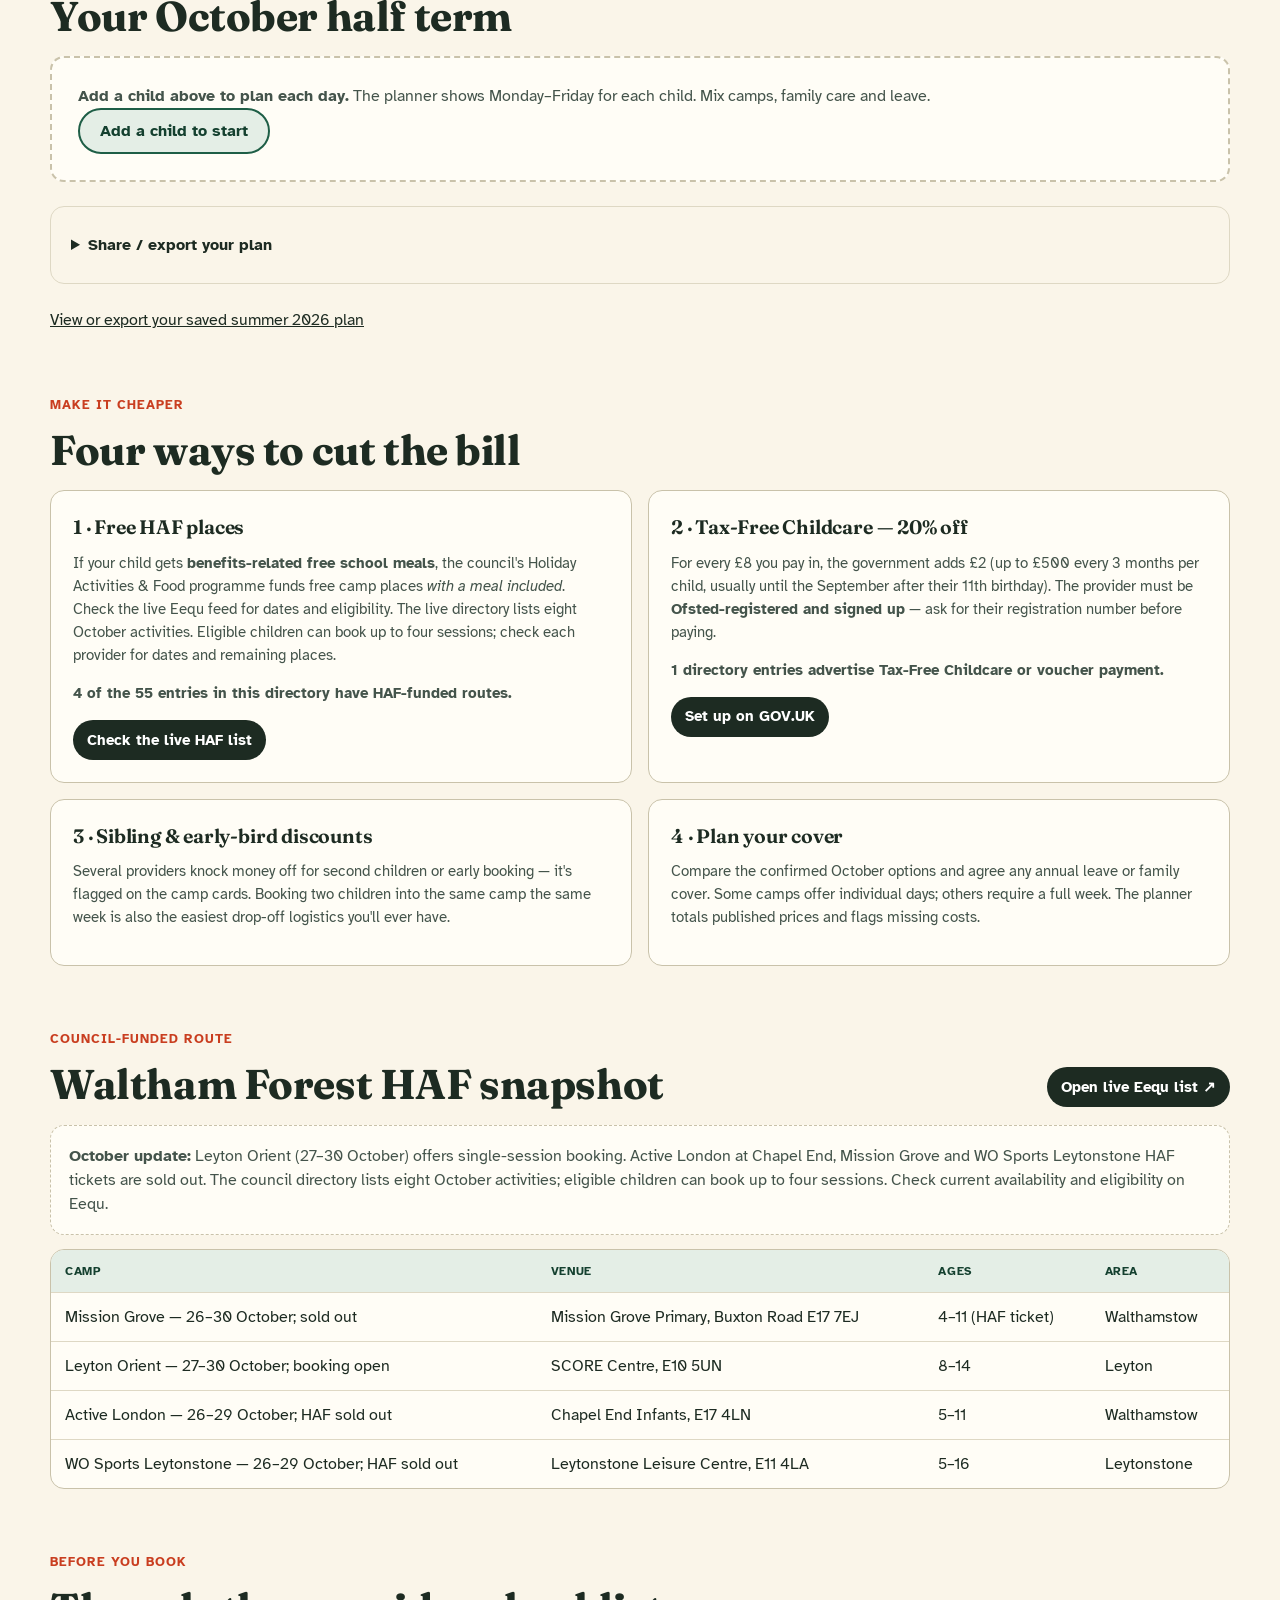
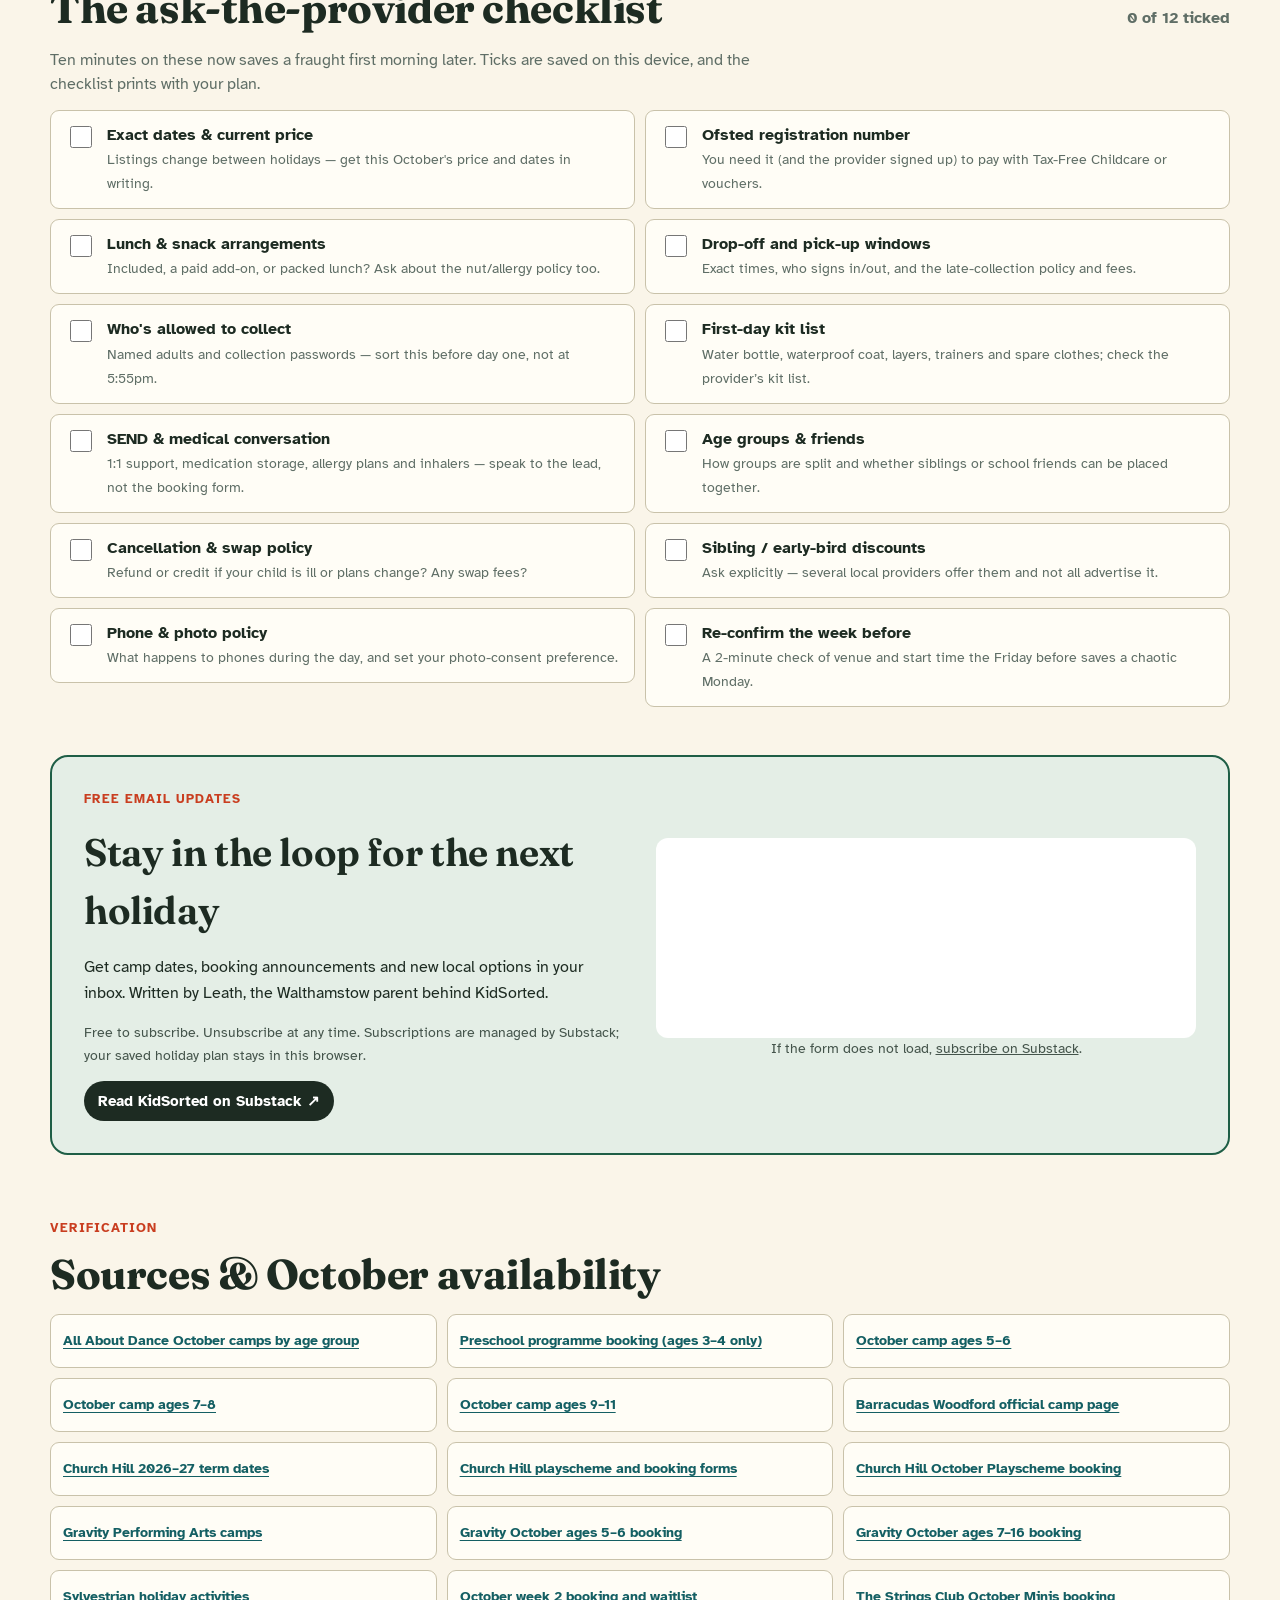
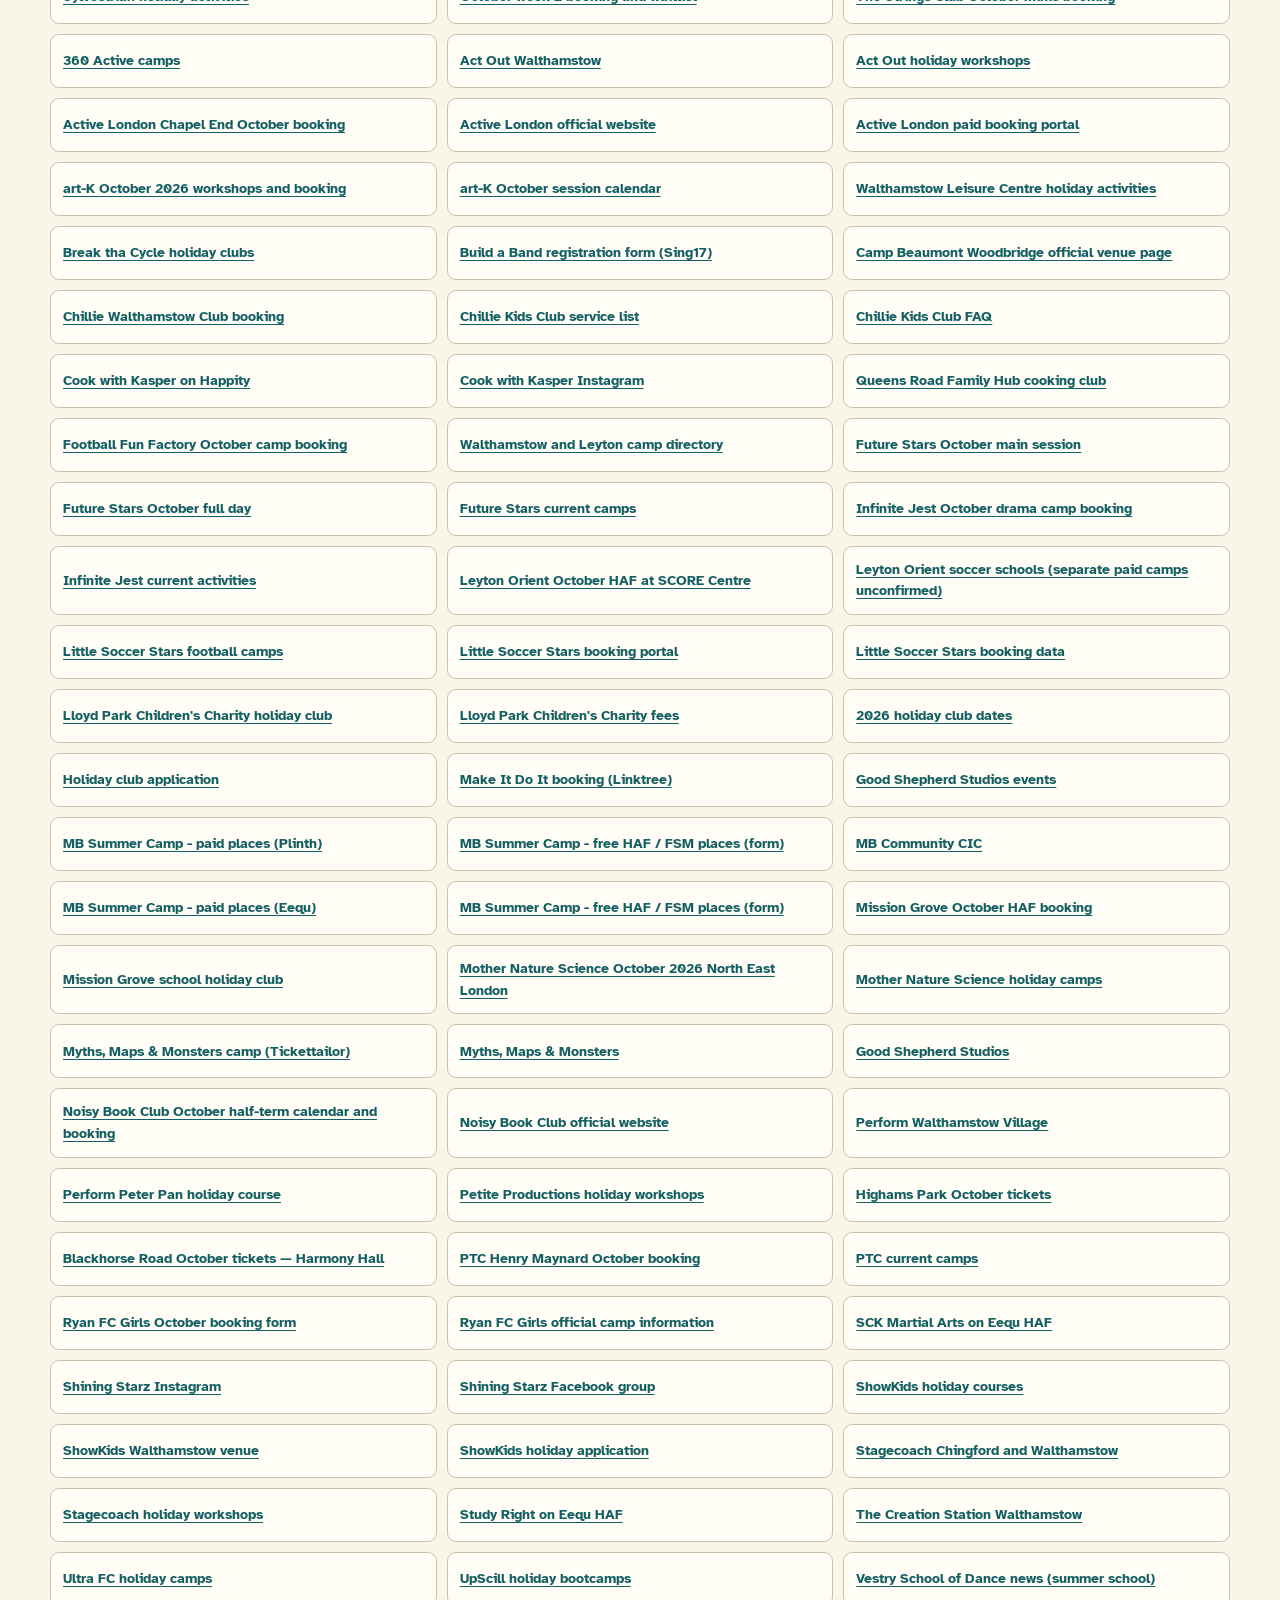
==== commit 2cfd6616: "Refresh Friday art-K capacity and Camp Beaumont price" ====
--- a/index.html
+++ b/index.html
@@ -55,7 +55,7 @@
       </nav>
 
       <div class="hero-content" id="top">
-        <p class="eyebrow">Walthamstow &amp; nearby · October half term 2026 · 26–30 October · refreshed 29 October 2026</p>
+        <p class="eyebrow">Walthamstow &amp; nearby · October half term 2026 · 26–30 October · refreshed 30 October 2026</p>
         <h1>October half term, <em>sorted.</em></h1>
         <p class="hero-copy">
           Plan cover for 26–30 October with local camps and a budget calculator.
@@ -442,7 +442,7 @@
         Built as a local parent-facing planning aid. Prices, dates and places
         change fast in camp season — always confirm dates, eligibility,
         Ofsted/registration status, SEND support and prices with the provider
-        before booking. October listings were refreshed on 29 October 2026. Daily checks review every provider; each card records its latest check and any unresolved details. Unconfirmed provider details retain their earlier verification dates. Your plan, shortlist and ticks are stored only in
+        before booking. October listings were refreshed on 30 October 2026. Daily checks review every provider; each card records its latest check and any unresolved details. Unconfirmed provider details retain their earlier verification dates. Your plan, shortlist and ticks are stored only in
         this browser. Visitor numbers are counted with Cloudflare's cookieless,
         privacy-friendly analytics — no personal data, and nothing about your plan.
       </p>
